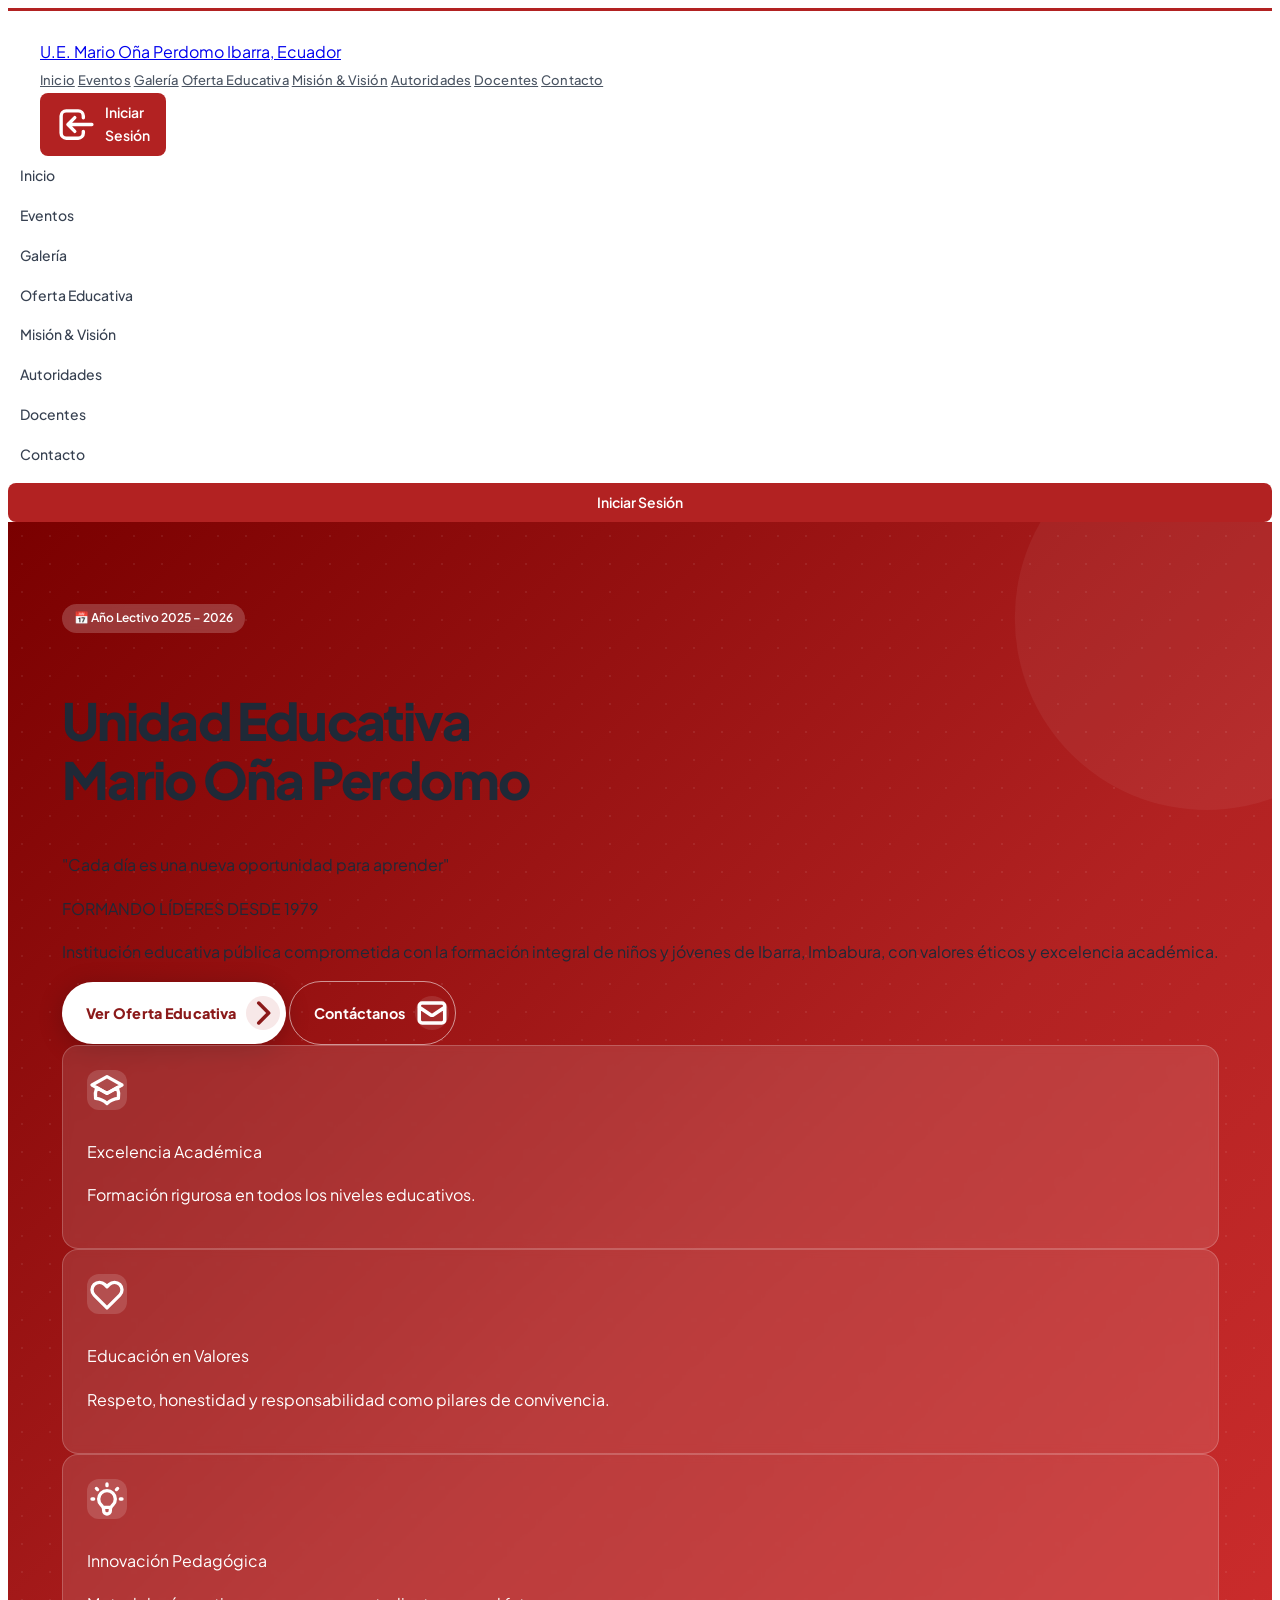
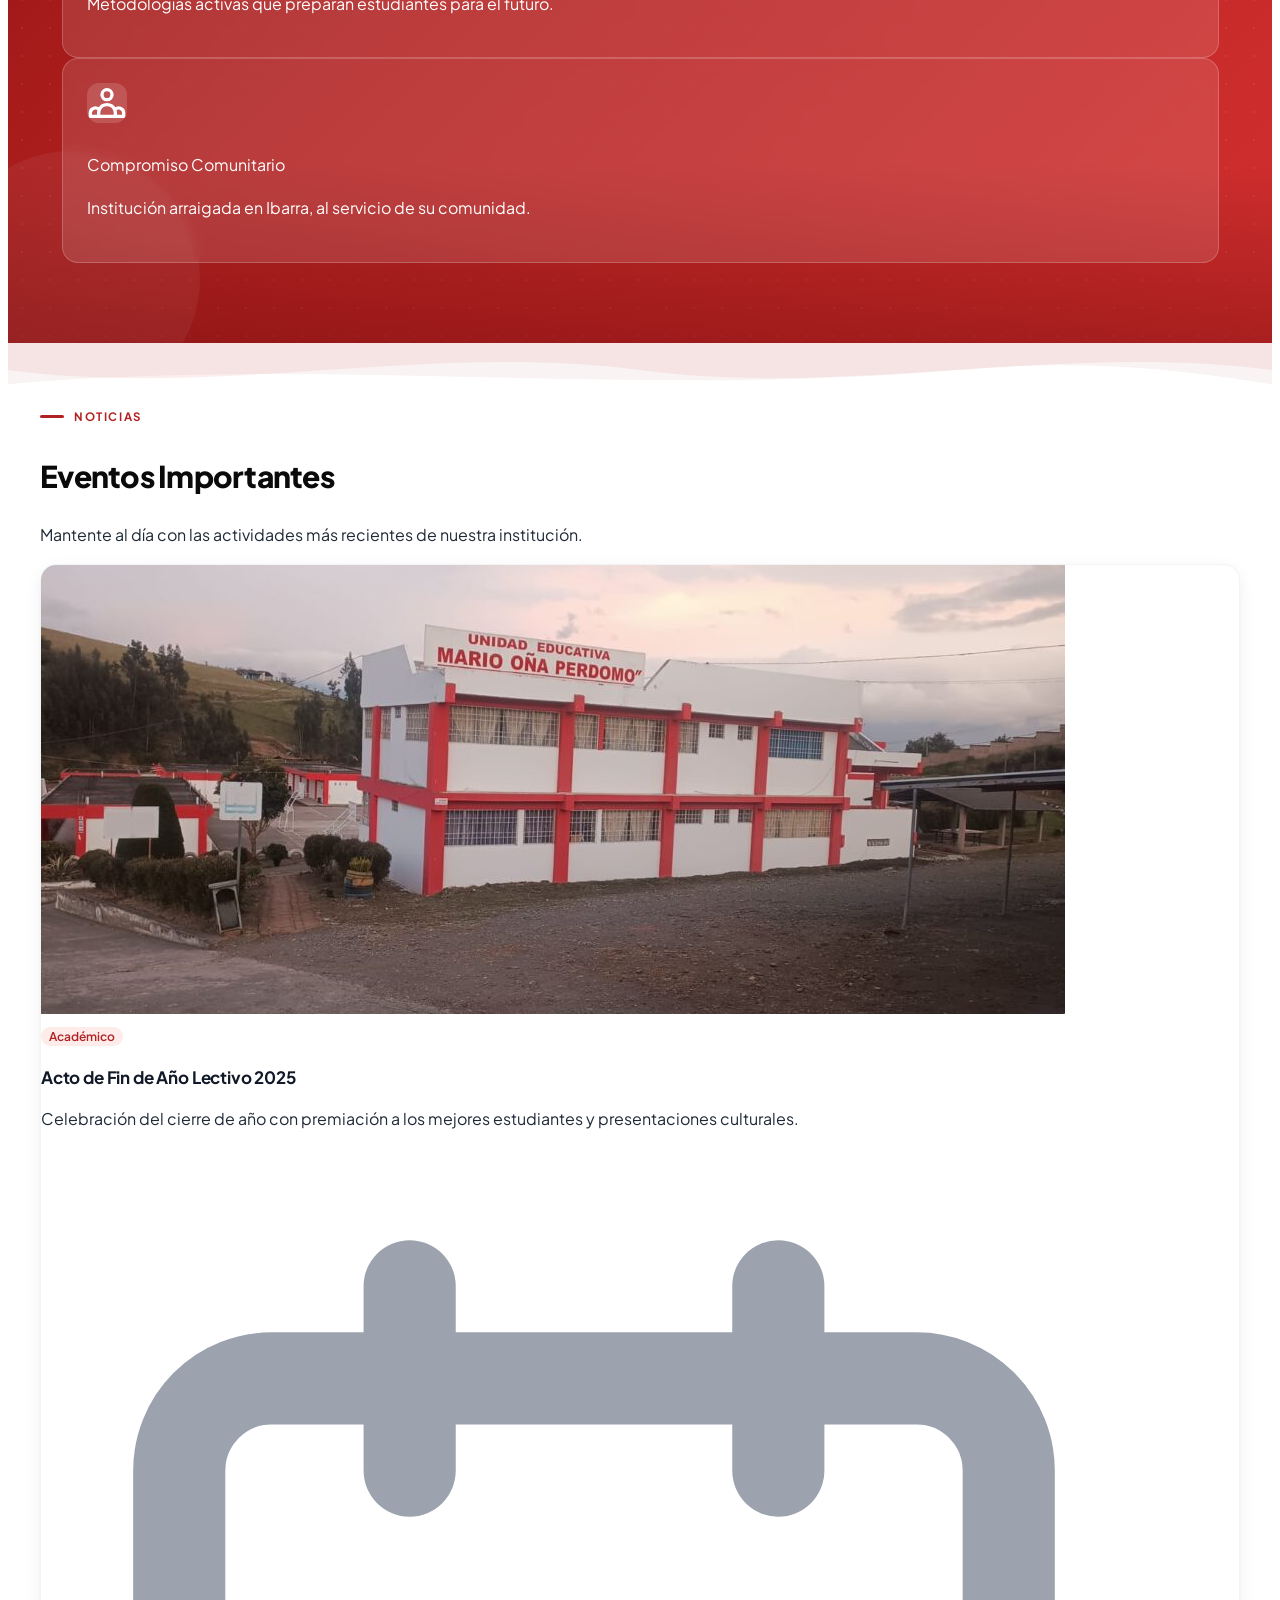
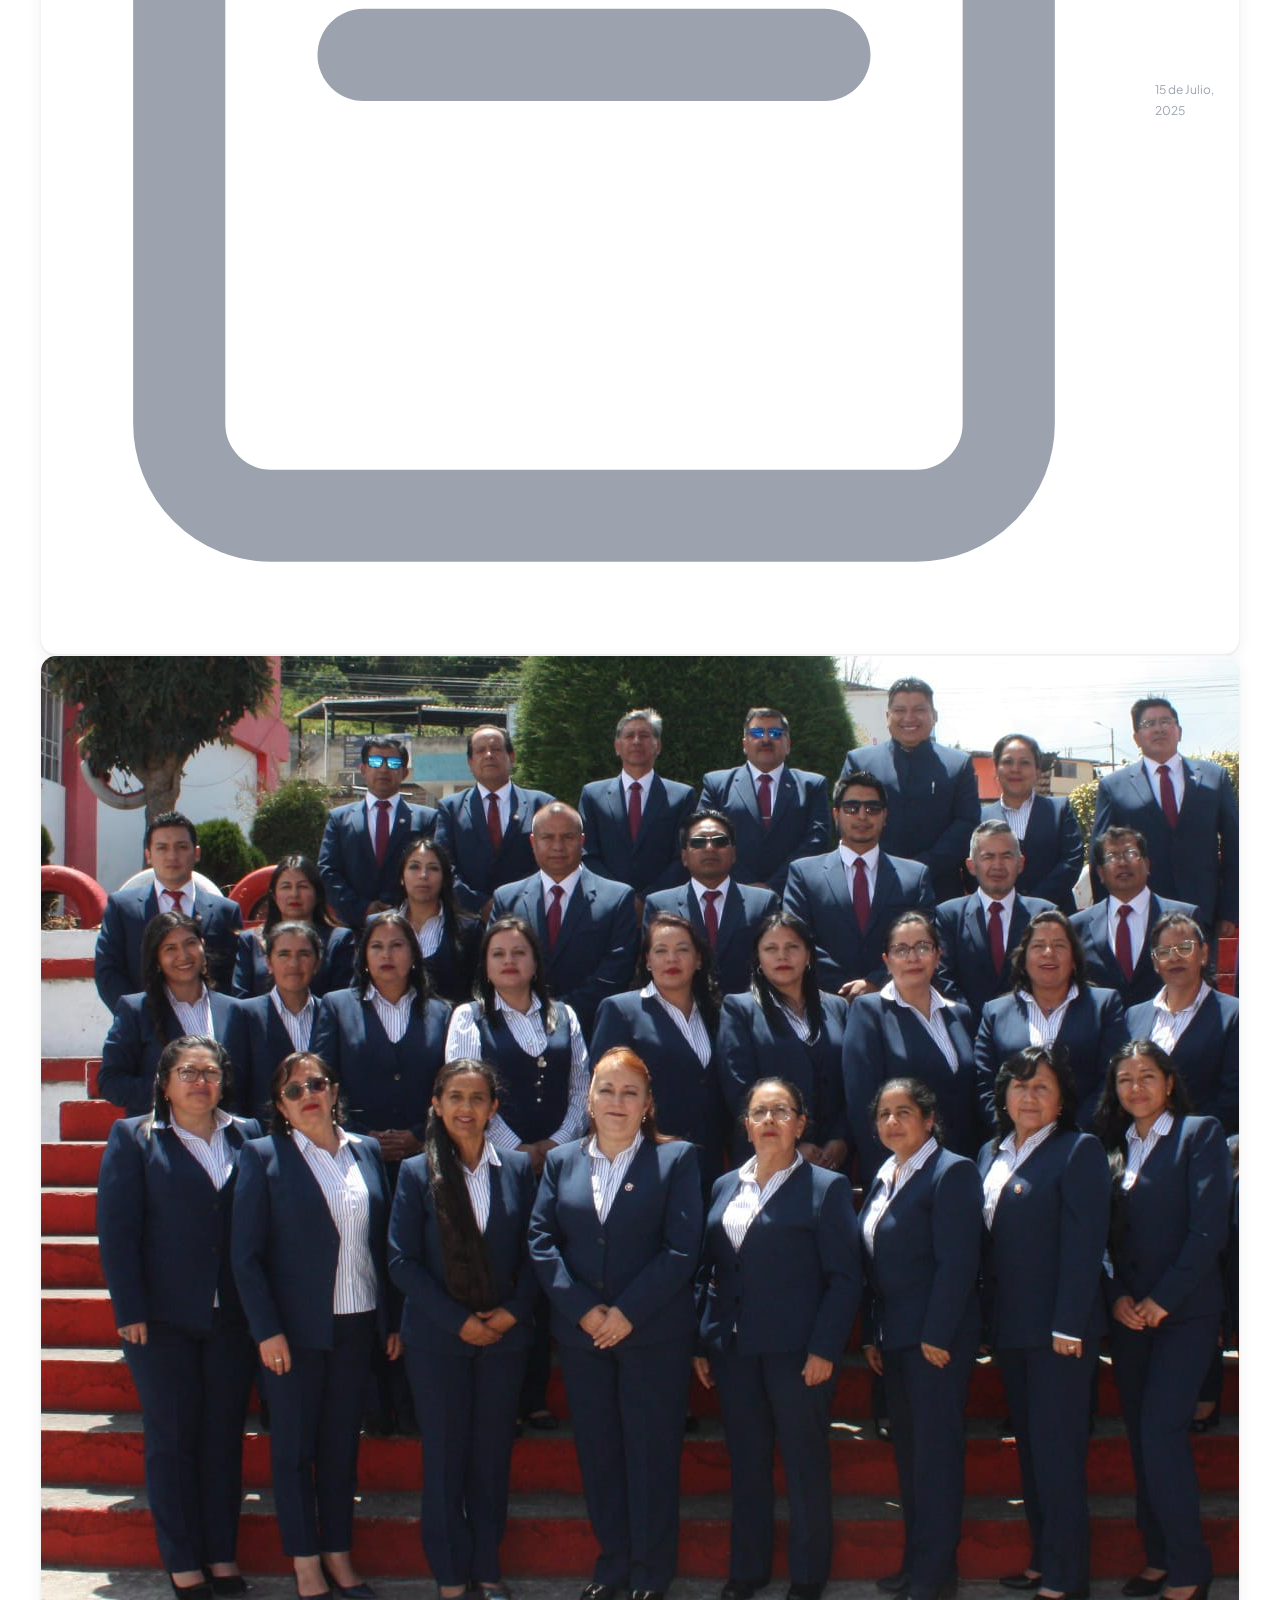
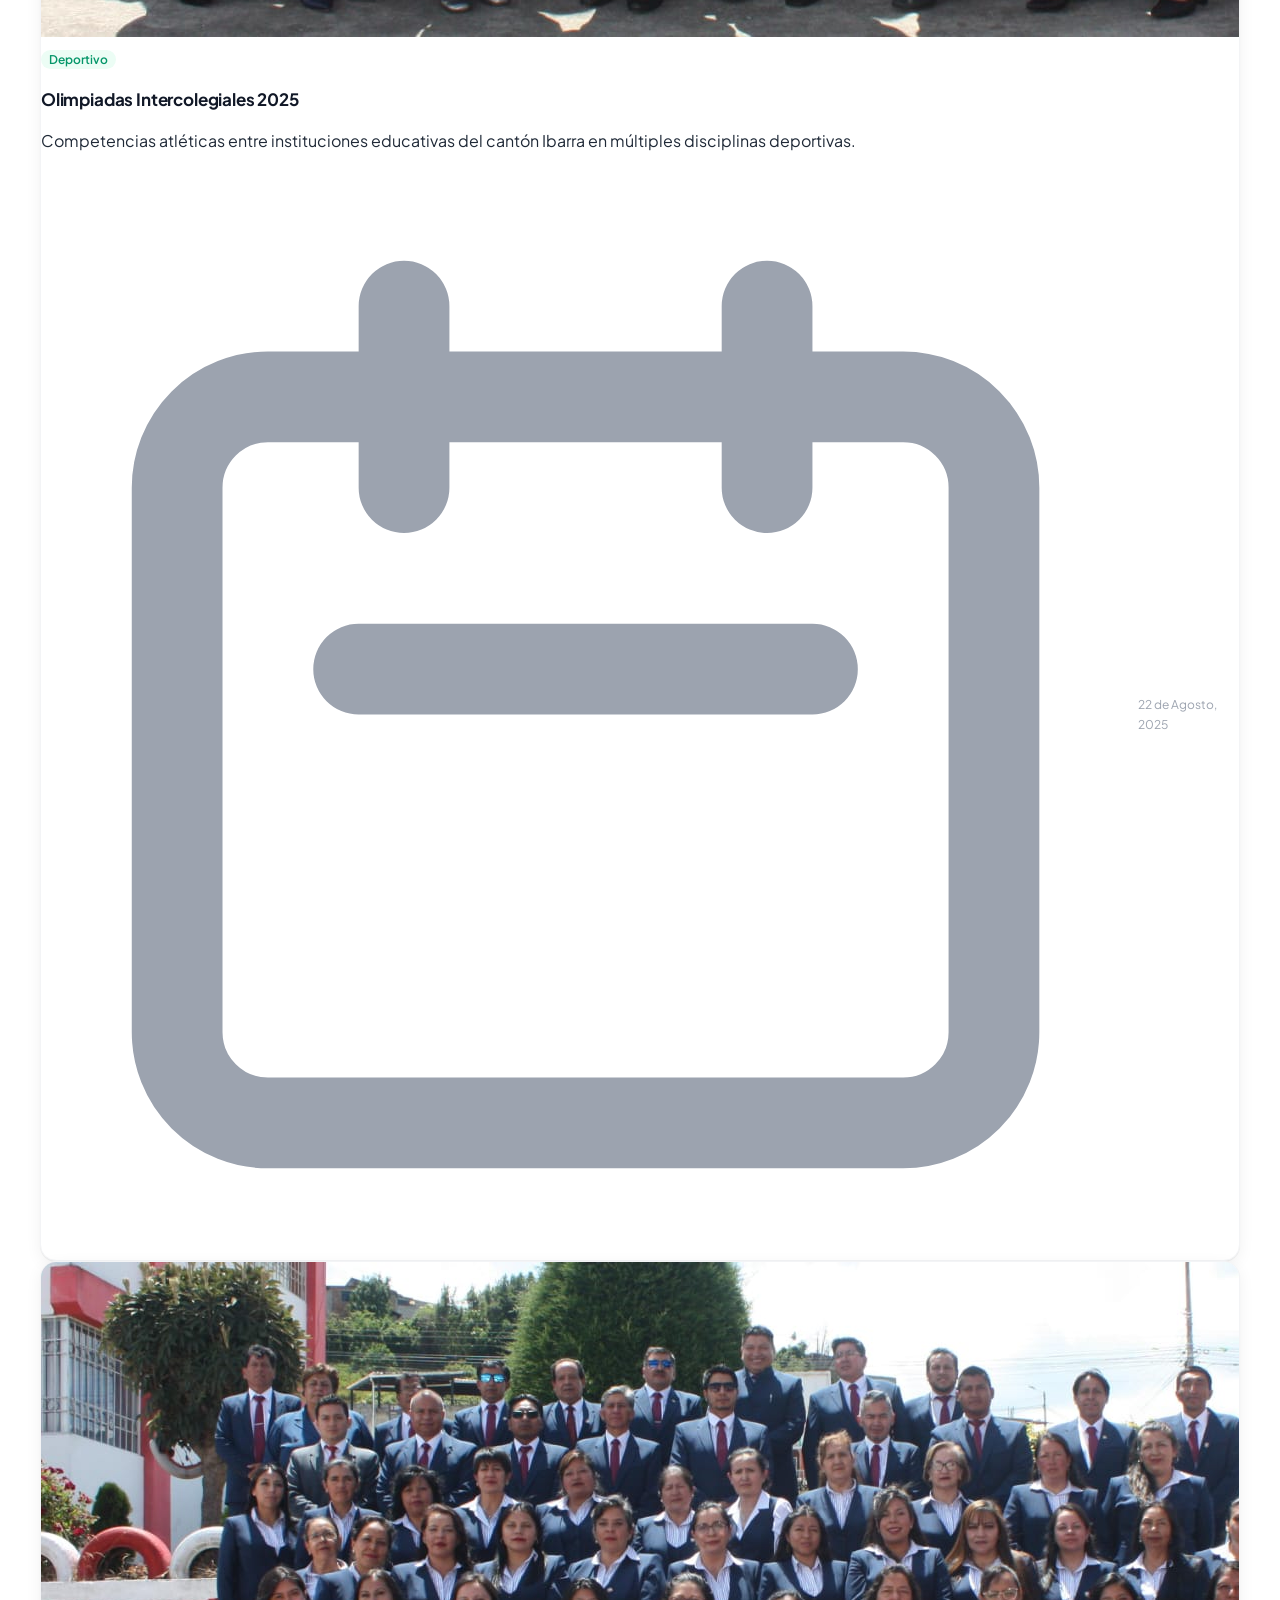
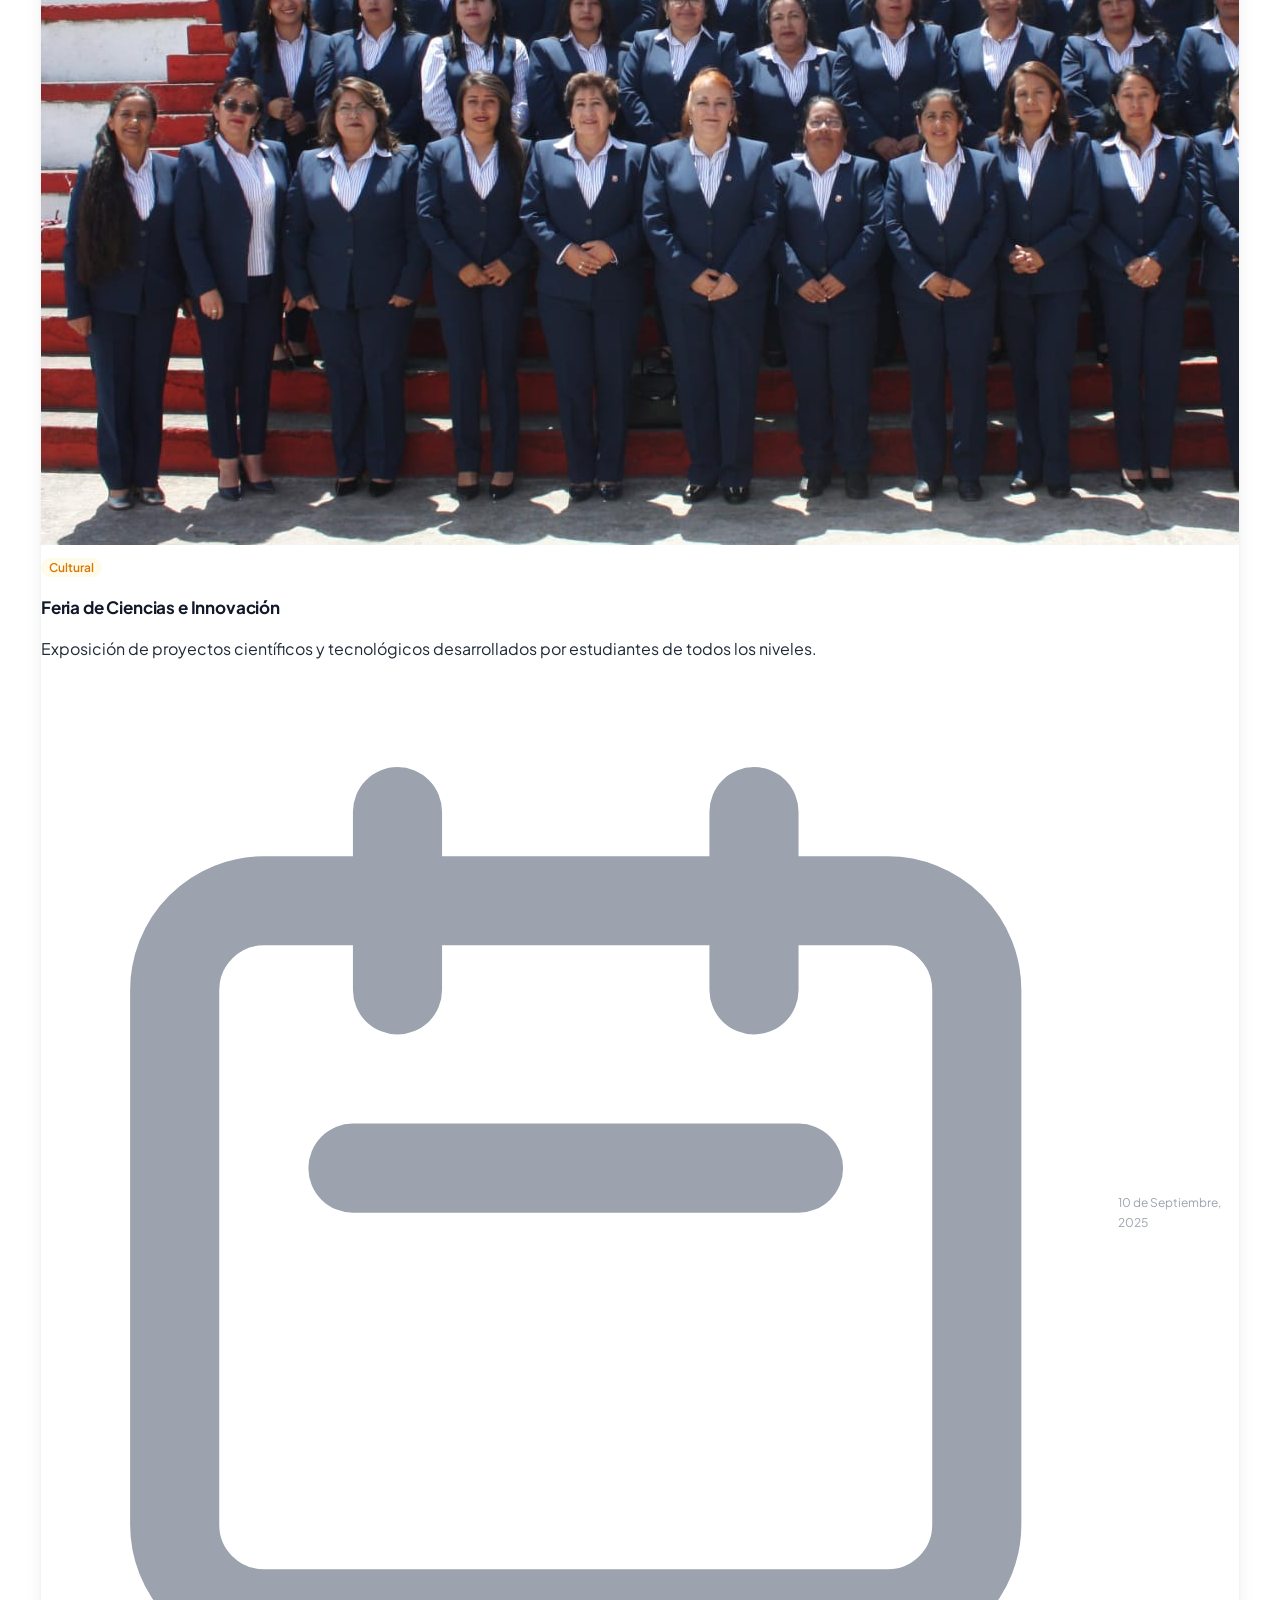
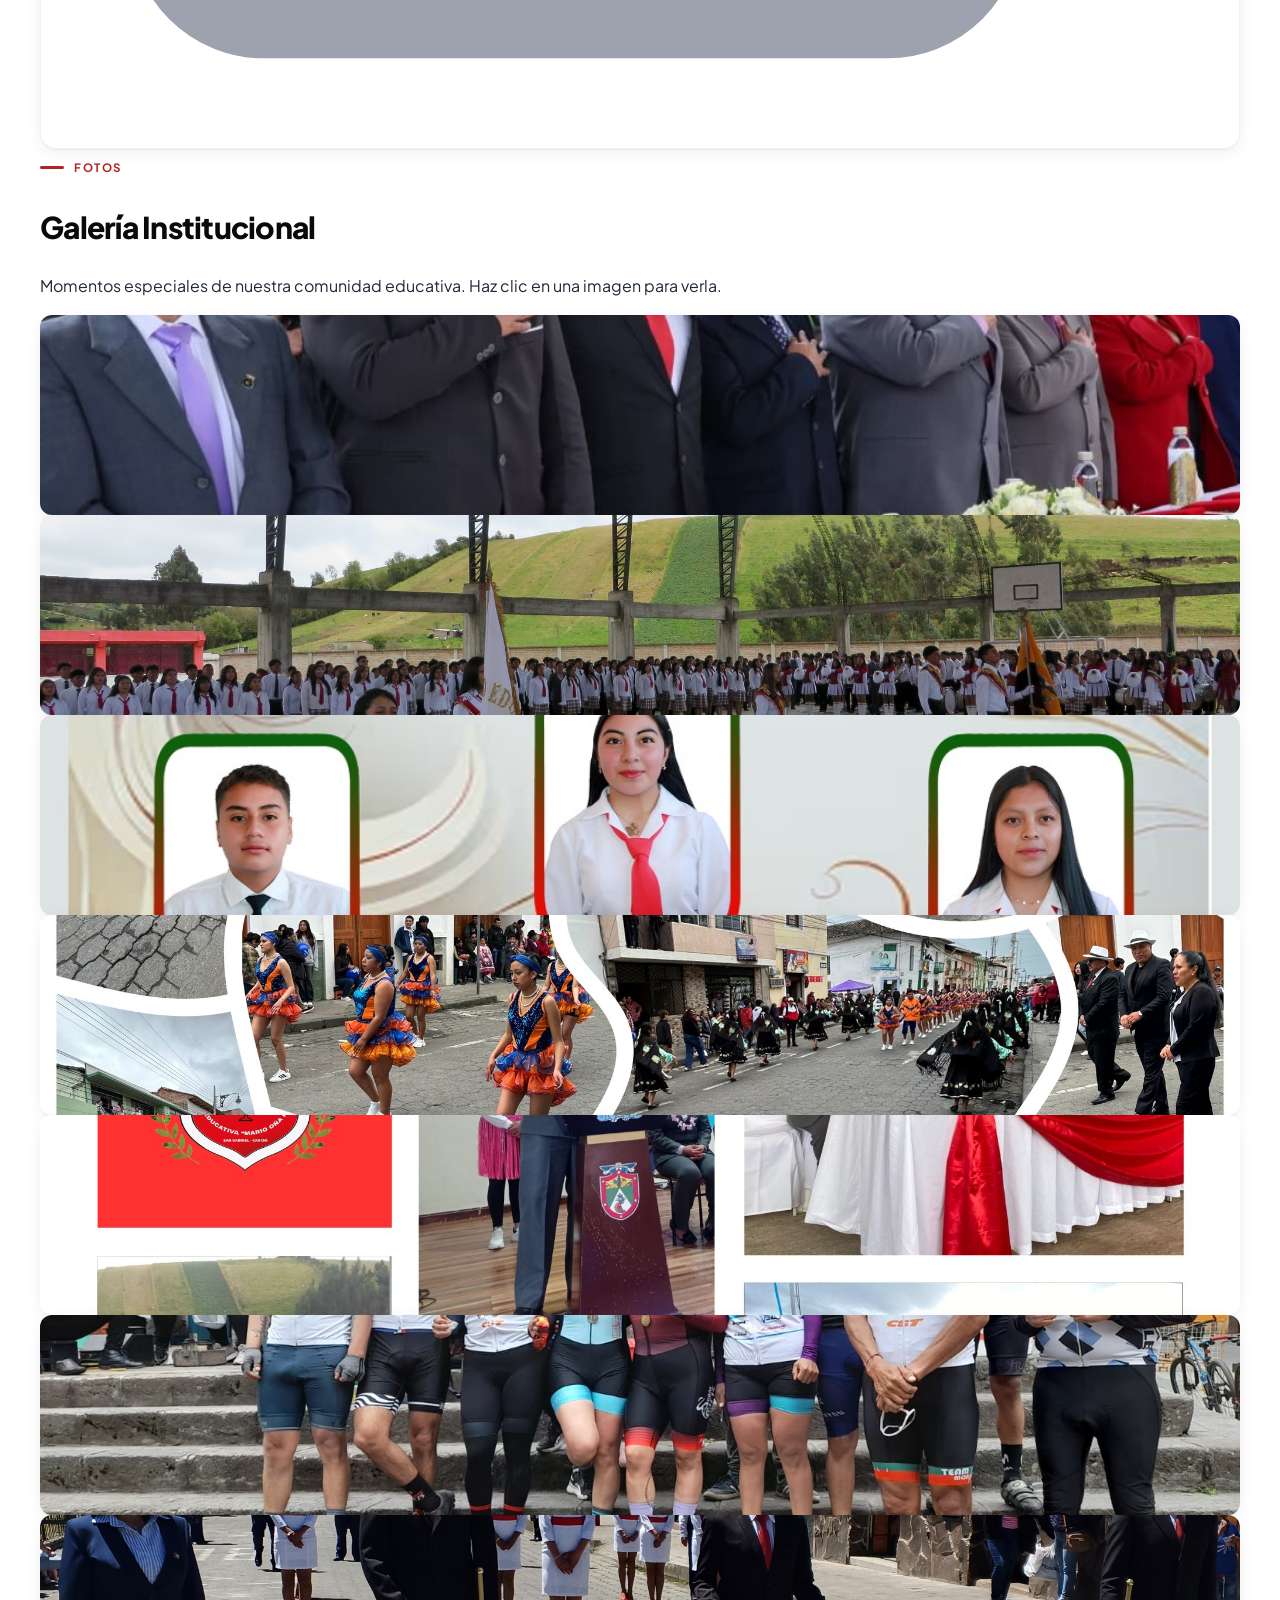
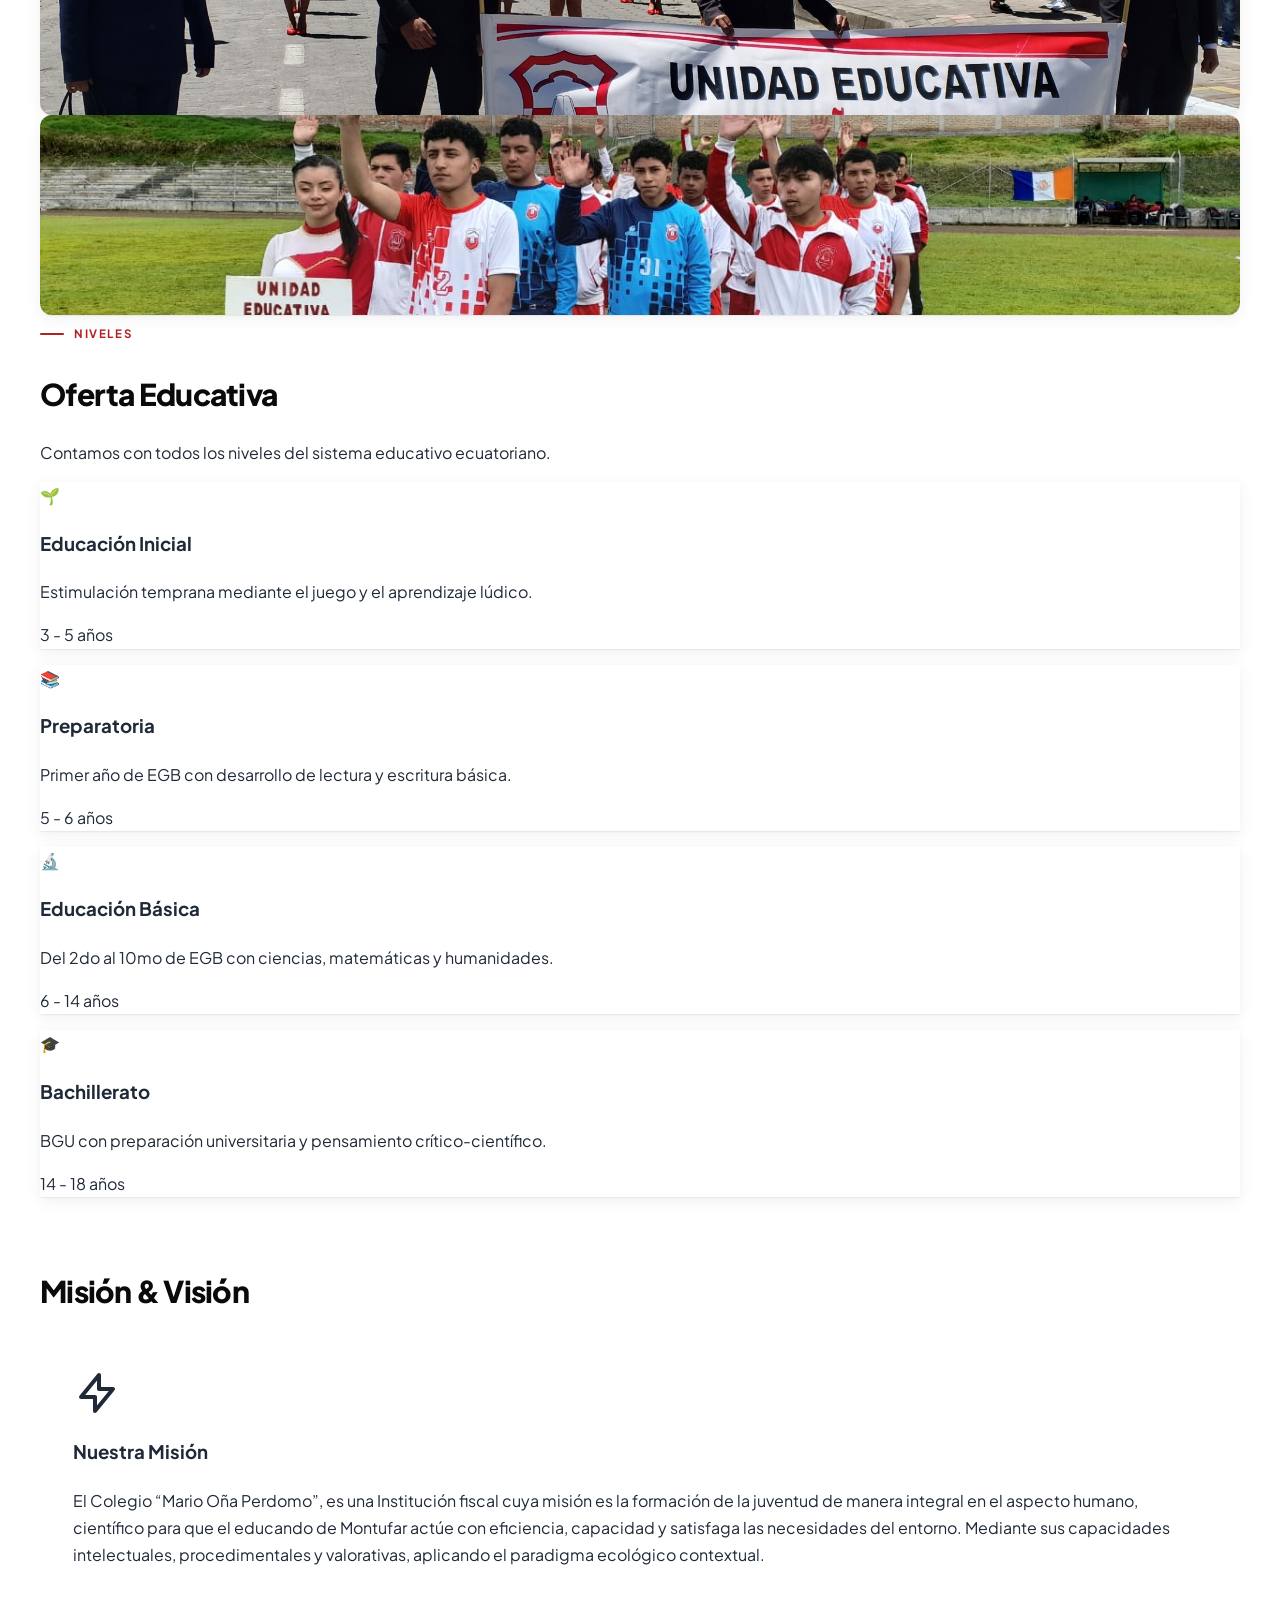
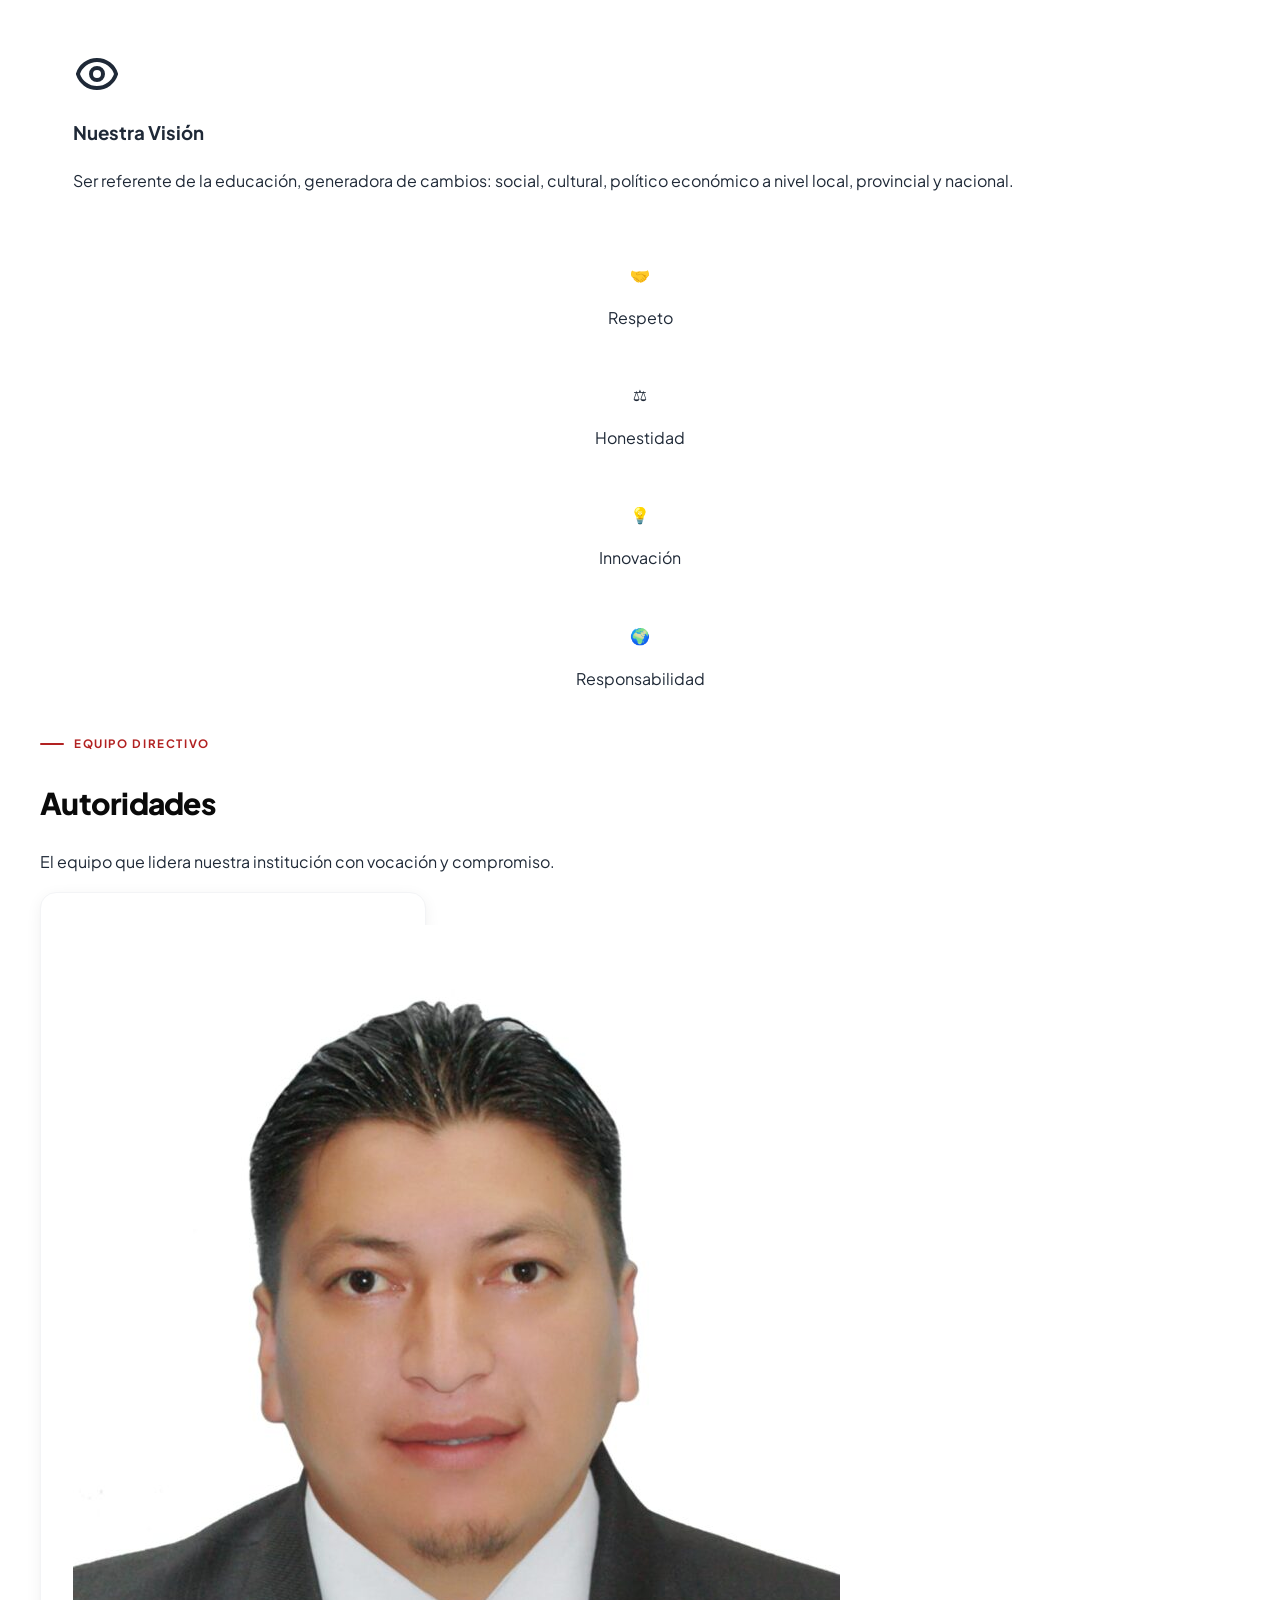
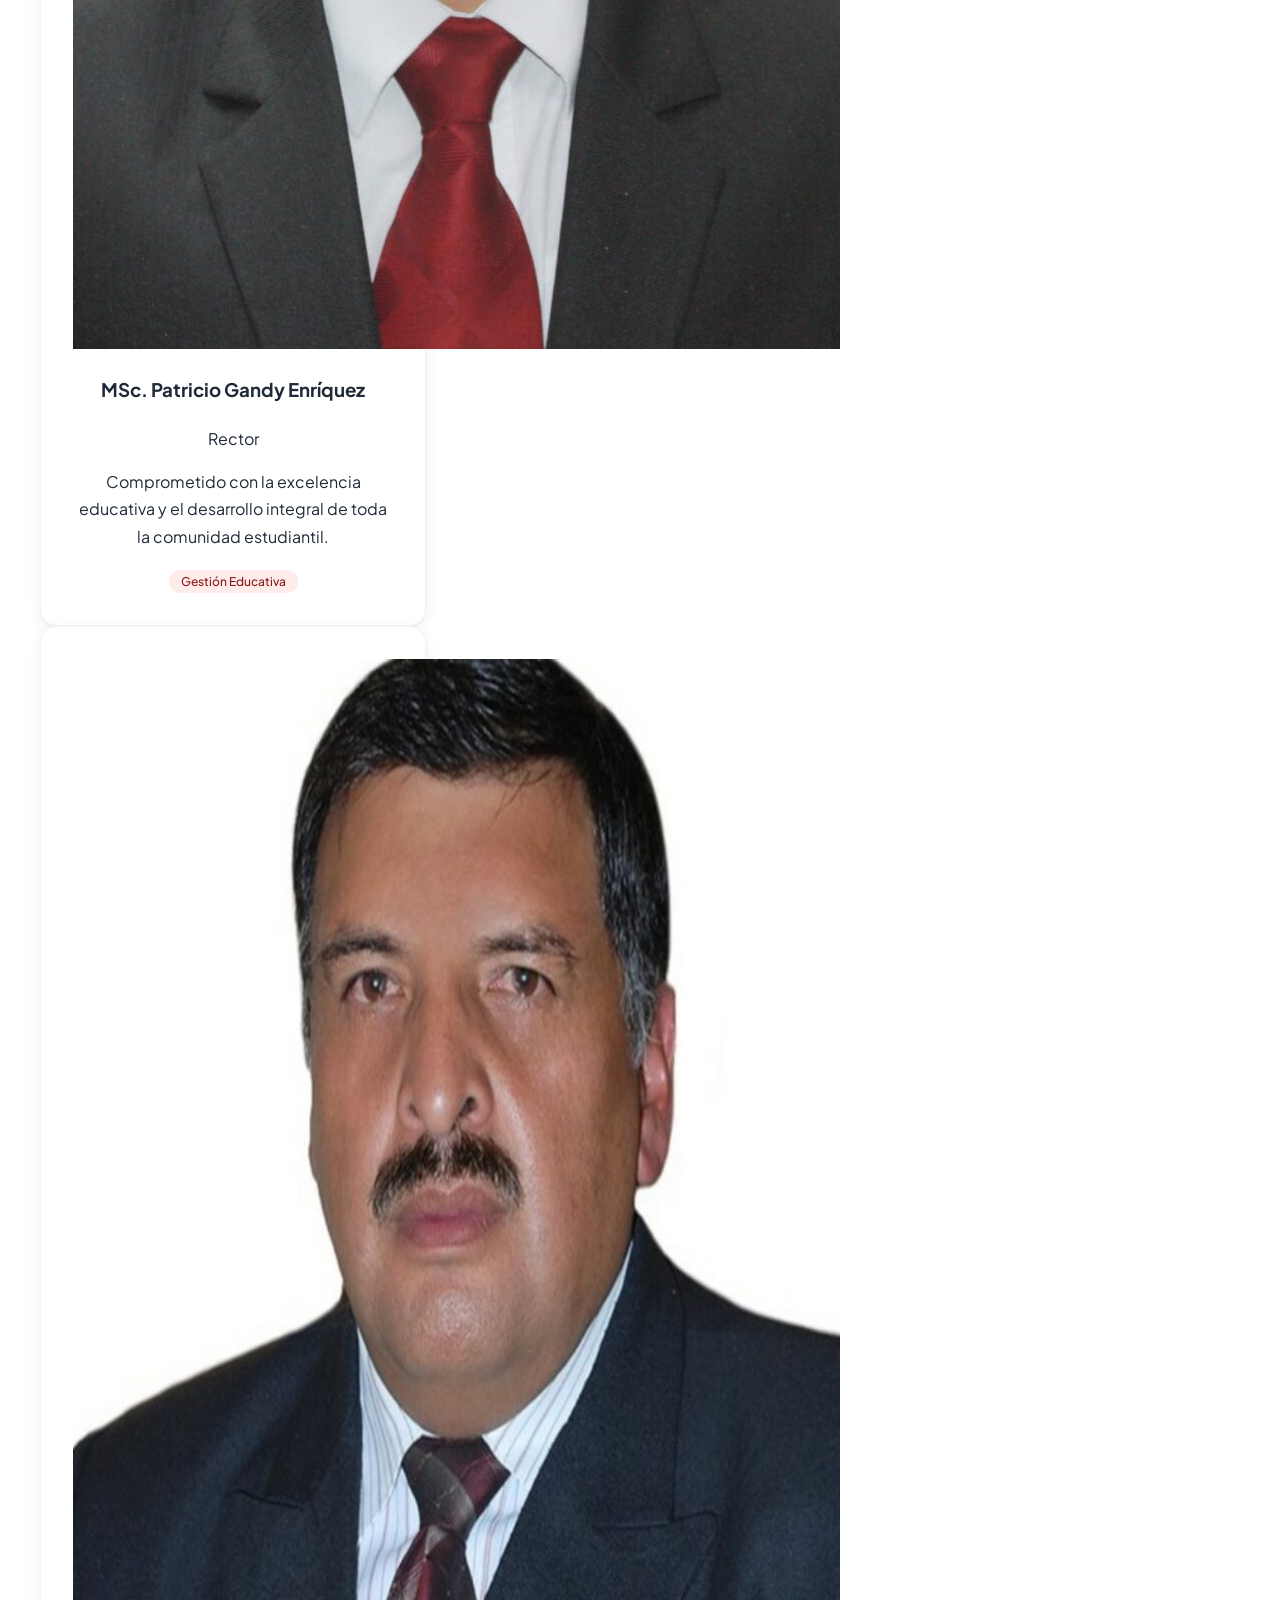
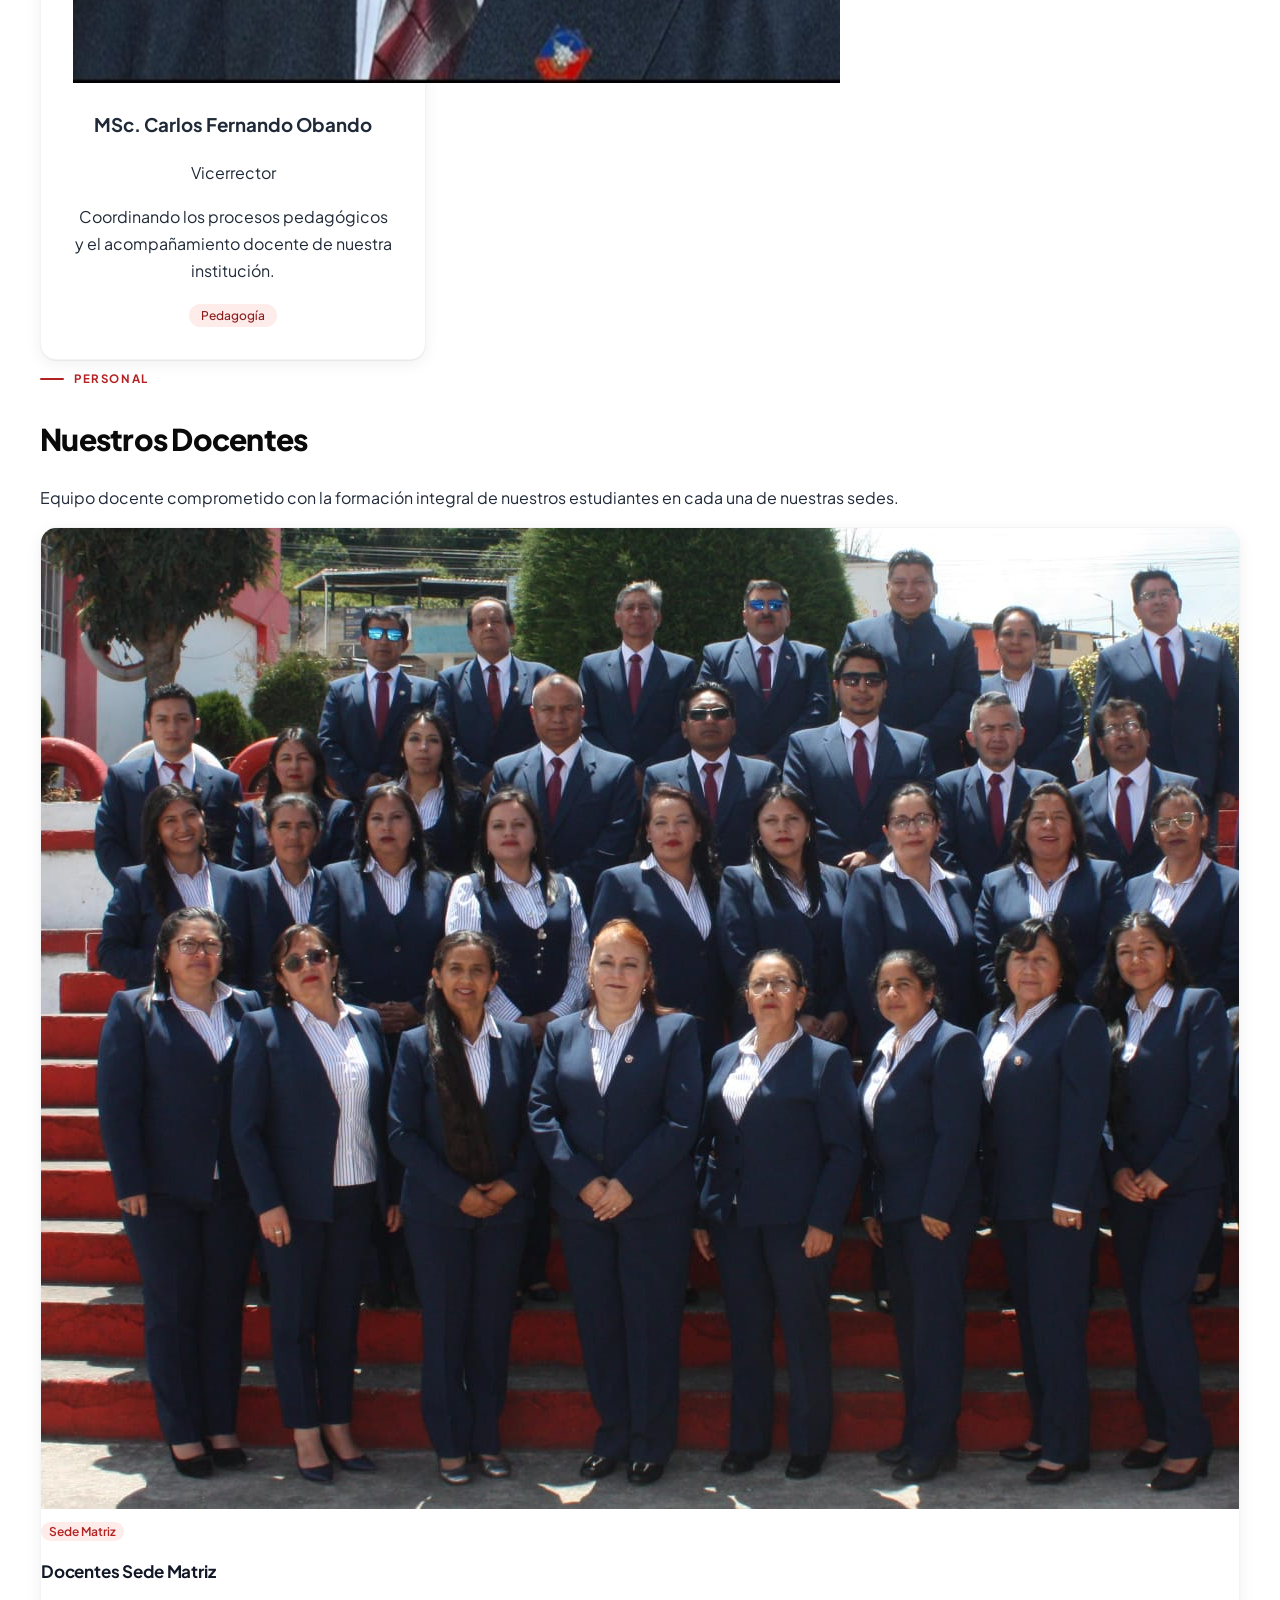
==== FrontEnd/index.html @ bceb82a5 "refactor: mover utilidades Tailwind a clases semánticas CSS - section-inner: contenedor max-w-7xl re" ====
<!DOCTYPE html>
<html lang="es">

<head>
    <meta charset="UTF-8" />
    <meta name="viewport" content="width=device-width, initial-scale=1.0" />
    <title>U.E. Mario Oña Perdomo — Ibarra, Ecuador</title>
    <meta name="description"
        content="Unidad Educativa Mario Oña Perdomo — Institución educativa pública de excelencia en Ibarra, Imbabura, Ecuador. Oferta educativa: Inicial, Preparatoria, Educación Básica y Bachillerato." />
    <meta name="keywords"
        content="Mario Oña Perdomo, colegio Ibarra, unidad educativa Ibarra, bachillerato Ibarra, educación pública Ecuador, Imbabura" />
    <meta name="author" content="U.E. Mario Oña Perdomo" />
    <meta name="robots" content="index, follow" />
    <!-- Open Graph — Facebook, WhatsApp, LinkedIn -->
    <meta property="og:type" content="website" />
    <meta property="og:url" content="https://uemoperdomo.es" />
    <meta property="og:title" content="U.E. Mario Oña Perdomo — Ibarra, Ecuador" />
    <meta property="og:description"
        content="Institución educativa pública comprometida con la formación integral de niños y jóvenes de Ibarra desde 1979." />
    <meta property="og:image" content="https://uemoperdomo.es/og-image.jpg" />
    <!-- Twitter Card -->
    <meta name="twitter:card" content="summary_large_image" />
    <meta name="twitter:title" content="U.E. Mario Oña Perdomo — Ibarra, Ecuador" />
    <meta name="twitter:description"
        content="Institución educativa pública comprometida con la formación integral de niños y jóvenes de Ibarra desde 1979." />
    <script src="https://cdn.tailwindcss.com"></script>
    <script>
        tailwind.config = {
            theme: {
                extend: {
                    colors: {
                        rojo: {
                            50: '#FDECEA',
                            100: '#FAD0CC',
                            500: '#D32F2F',
                            600: '#B22222',
                            700: '#8B1A1A',
                            800: '#6E1414',
                        }
                    }
                }
            }
        }
    </script>
    <!-- Preconnect para mejorar carga de fuentes -->
    <link rel="preconnect" href="https://fonts.googleapis.com" />
    <link rel="preconnect" href="https://fonts.gstatic.com" crossorigin />
    <link href="https://fonts.googleapis.com/css2?family=Plus+Jakarta+Sans:wght@400;500;600;700;800;900&display=swap"
        rel="stylesheet" />
    <link rel="stylesheet" href="css/styles.css" />
    <link rel="icon" type="image/png" href="images/escudo.png" />
</head>

<body class="text-gray-800 bg-white">

    <!-- Barra de progreso de lectura -->
    <div id="scroll-progress" aria-hidden="true"></div>

    <!-- Skip link: permite saltar al contenido principal con teclado -->
    <a href="#main-content" class="skip-link">Saltar al contenido principal</a>

    <!-- ============================================================
       NAVBAR
  ============================================================ -->
    <nav class="bg-white sticky top-0 z-50 border-b border-gray-100" aria-label="Navegación principal">
        <div class="section-inner">
            <div class="flex items-center justify-between h-16">

                <!-- Logo -->
                <a href="#inicio" class="flex items-center gap-3" aria-label="U.E. Mario Oña Perdomo — Inicio">
                    <img src="images/escudo.png" alt="" class="w-10 h-10 object-contain flex-shrink-0"
                        aria-hidden="true" />
                    <div>
                        <span class="block text-rojo-700 font-bold text-sm leading-tight">U.E. Mario Oña Perdomo</span>
                        <span class="block text-gray-500 text-xs">Ibarra, Ecuador</span>
                    </div>
                </a>

                <!-- Links desktop -->
                <div class="hidden md:flex items-center gap-6">
                    <a href="#inicio" class="nav-link">Inicio</a>
                    <a href="#eventos" class="nav-link">Eventos</a>
                    <a href="#galeria" class="nav-link">Galería</a>
                    <a href="#oferta" class="nav-link">Oferta Educativa</a>
                    <a href="#mision" class="nav-link">Misión & Visión</a>
                    <a href="#autoridades" class="nav-link">Autoridades</a>
                    <a href="#docentes" class="nav-link">Docentes</a>
                    <a href="#contacto" class="nav-link">Contacto</a>
                </div>

                <!-- Botón login -->
                <a href="#" class="nav-login-btn">
                    <svg class="w-4 h-4" fill="none" stroke="currentColor" viewBox="0 0 24 24">
                        <path stroke-linecap="round" stroke-linejoin="round" stroke-width="2"
                            d="M11 16l-4-4m0 0l4-4m-4 4h14m-5 4v1a3 3 0 01-3 3H6a3 3 0 01-3-3V7a3 3 0 013-3h7a3 3 0 013 3v1" />
                    </svg>
                    Iniciar Sesión
                </a>

                <!-- Hamburguesa mobile -->
                <button id="menuBtn" class="hamburger-btn"
                    aria-label="Abrir menú de navegación" aria-expanded="false" aria-controls="mobileMenu">
                    <svg class="w-6 h-6" aria-hidden="true" fill="none" stroke="currentColor" viewBox="0 0 24 24">
                        <path stroke-linecap="round" stroke-linejoin="round" stroke-width="2"
                            d="M4 6h16M4 12h16M4 18h16" />
                    </svg>
                </button>
            </div>
        </div>

        <!-- Menú mobile -->
        <div id="mobileMenu" class="hidden md:hidden bg-white border-t border-gray-100 px-4 py-3 space-y-1">
            <a href="#inicio" class="nav-mobile-link">Inicio</a>
            <a href="#eventos" class="nav-mobile-link">Eventos</a>
            <a href="#galeria" class="nav-mobile-link">Galería</a>
            <a href="#oferta" class="nav-mobile-link">Oferta Educativa</a>
            <a href="#mision" class="nav-mobile-link">Misión & Visión</a>
            <a href="#autoridades" class="nav-mobile-link">Autoridades</a>
            <a href="#docentes" class="nav-mobile-link">Docentes</a>
            <a href="#contacto" class="nav-mobile-link">Contacto</a>
            <a href="#" class="nav-mobile-login">Iniciar Sesión</a>
        </div>
    </nav>

    <!-- ============================================================
       HERO
  ============================================================ -->
    <main id="main-content">
        <section id="inicio" class="hero-bg"
            aria-labelledby="hero-titulo">
            <!-- Círculos decorativos (ocultos a lectores de pantalla) -->
            <div class="hero-circle-tr" aria-hidden="true"></div>
            <div class="hero-circle-bl" aria-hidden="true"></div>

            <div class="section-inner hero-inner">
                <div class="grid lg:grid-cols-2 gap-14 items-center">

                    <!-- Texto -->
                    <div class="text-white">
                        <span class="hero-badge">
                            📅 Año Lectivo 2025 – 2026
                        </span>
                        <h1 id="hero-titulo" class="text-display font-extrabold leading-tight mb-4">
                            Unidad Educativa<br />
                            <span class="text-red-200">Mario Oña Perdomo</span>
                        </h1>
                        <p class="text-red-100 text-lg italic font-medium mb-3">
                            "Cada día es una nueva oportunidad para aprender"
                        </p>
                        <p class="text-sm text-red-200 font-semibold mb-6 tracking-wide">FORMANDO LÍDERES DESDE 1979</p>
                        <p class="text-red-100 leading-relaxed mb-8">
                            Institución educativa pública comprometida con la formación integral de niños y jóvenes de
                            Ibarra, Imbabura, con valores éticos y excelencia académica.
                        </p>
                        <div class="flex flex-wrap gap-4">
                            <a href="#oferta" class="hero-btn-primary">
                                Ver Oferta Educativa
                                <span class="btn-icon" aria-hidden="true">
                                    <svg class="w-4 h-4" fill="none" stroke="currentColor" viewBox="0 0 24 24">
                                        <path stroke-linecap="round" stroke-linejoin="round" stroke-width="2.5"
                                            d="M9 5l7 7-7 7" />
                                    </svg>
                                </span>
                            </a>
                            <a href="#contacto" class="hero-btn-secondary">
                                Contáctanos
                                <span class="btn-icon" aria-hidden="true">
                                    <svg class="w-4 h-4" fill="none" stroke="currentColor" viewBox="0 0 24 24">
                                        <path stroke-linecap="round" stroke-linejoin="round" stroke-width="2.5"
                                            d="M3 8l7.89 5.26a2 2 0 002.22 0L21 8M5 19h14a2 2 0 002-2V7a2 2 0 00-2-2H5a2 2 0 00-2 2v10a2 2 0 002 2z" />
                                    </svg>
                                </span>
                            </a>
                        </div>
                    </div>

                    <!-- Pilares institucionales -->
                    <div class="grid grid-cols-2 gap-4">

                        <div
                            class="pillar-card">
                            <div
                                class="pillar-icon">
                                <svg class="w-5 h-5" fill="none" stroke="currentColor" viewBox="0 0 24 24"
                                    aria-hidden="true">
                                    <path stroke-linecap="round" stroke-linejoin="round" stroke-width="2"
                                        d="M12 14l9-5-9-5-9 5 9 5z" />
                                    <path stroke-linecap="round" stroke-linejoin="round" stroke-width="2"
                                        d="M12 14l6.16-3.422a12.083 12.083 0 01.665 6.479A11.952 11.952 0 0012 20.055a11.952 11.952 0 00-6.824-2.998 12.078 12.078 0 01.665-6.479L12 14z" />
                                </svg>
                            </div>
                            <div>
                                <p class="font-bold text-white text-sm leading-tight">Excelencia Académica</p>
                                <p class="text-red-100 text-xs mt-1 leading-relaxed">Formación rigurosa en todos los
                                    niveles educativos.</p>
                            </div>
                        </div>

                        <div
                            class="pillar-card">
                            <div
                                class="pillar-icon">
                                <svg class="w-5 h-5" fill="none" stroke="currentColor" viewBox="0 0 24 24"
                                    aria-hidden="true">
                                    <path stroke-linecap="round" stroke-linejoin="round" stroke-width="2"
                                        d="M4.318 6.318a4.5 4.5 0 000 6.364L12 20.364l7.682-7.682a4.5 4.5 0 00-6.364-6.364L12 7.636l-1.318-1.318a4.5 4.5 0 00-6.364 0z" />
                                </svg>
                            </div>
                            <div>
                                <p class="font-bold text-white text-sm leading-tight">Educación en Valores</p>
                                <p class="text-red-100 text-xs mt-1 leading-relaxed">Respeto, honestidad y
                                    responsabilidad como pilares de convivencia.</p>
                            </div>
                        </div>

                        <div
                            class="pillar-card">
                            <div
                                class="pillar-icon">
                                <svg class="w-5 h-5" fill="none" stroke="currentColor" viewBox="0 0 24 24"
                                    aria-hidden="true">
                                    <path stroke-linecap="round" stroke-linejoin="round" stroke-width="2"
                                        d="M9.663 17h4.673M12 3v1m6.364 1.636l-.707.707M21 12h-1M4 12H3m3.343-5.657l-.707-.707m2.828 9.9a5 5 0 117.072 0l-.548.547A3.374 3.374 0 0014 18.469V19a2 2 0 11-4 0v-.531c0-.895-.356-1.754-.988-2.386l-.548-.547z" />
                                </svg>
                            </div>
                            <div>
                                <p class="font-bold text-white text-sm leading-tight">Innovación Pedagógica</p>
                                <p class="text-red-100 text-xs mt-1 leading-relaxed">Metodologías activas que preparan
                                    estudiantes para el futuro.</p>
                            </div>
                        </div>

                        <div
                            class="pillar-card">
                            <div
                                class="pillar-icon">
                                <svg class="w-5 h-5" fill="none" stroke="currentColor" viewBox="0 0 24 24"
                                    aria-hidden="true">
                                    <path stroke-linecap="round" stroke-linejoin="round" stroke-width="2"
                                        d="M17 20h5v-2a3 3 0 00-5.356-1.857M17 20H7m10 0v-2c0-.656-.126-1.283-.356-1.857M7 20H2v-2a3 3 0 015.356-1.857M7 20v-2c0-.656.126-1.283.356-1.857m0 0a5.002 5.002 0 019.288 0M15 7a3 3 0 11-6 0 3 3 0 016 0z" />
                                </svg>
                            </div>
                            <div>
                                <p class="font-bold text-white text-sm leading-tight">Compromiso Comunitario</p>
                                <p class="text-red-100 text-xs mt-1 leading-relaxed">Institución arraigada en Ibarra, al
                                    servicio de su comunidad.</p>
                            </div>
                        </div>

                    </div>

                </div>
            </div>
        </section>

        <!-- Wave divider: hero → eventos -->
        <div class="wave-divider bg-gray-50" aria-hidden="true">
            <svg viewBox="0 0 1440 64" xmlns="http://www.w3.org/2000/svg" preserveAspectRatio="none">
                <path d="M0,32 C240,64 480,0 720,32 C960,64 1200,0 1440,32 L1440,0 L0,0 Z" fill="#D32F2F"
                    opacity="0.08" />
                <path d="M0,48 C360,16 720,64 1080,32 C1260,16 1380,40 1440,48 L1440,0 L0,0 Z" fill="#8B1A1A"
                    opacity="0.05" />
            </svg>
        </div>

        <!-- ============================================================
       EVENTOS
  ============================================================ -->
        <section id="eventos" class="py-20 bg-gray-50" aria-labelledby="eventos-titulo">
            <div class="section-inner">

                <div class="text-center mb-12 fade-up">
                    <span class="section-eyebrow" aria-hidden="true">Noticias</span>
                    <h2 id="eventos-titulo" class="section-title mt-1">Eventos Importantes</h2>
                    <p class="text-gray-500 mt-2 max-w-xl mx-auto">Mantente al día con las actividades más recientes de
                        nuestra institución.</p>
                </div>

                <div id="eventos-grid" class="grid md:grid-cols-3 gap-6">

                    <div
                        class="content-card fade-up delay-100">
                        <img src="images/evento-panoramica.jpg" alt="Acto de Fin de Año Lectivo 2025"
                            class="w-full h-40 object-cover" loading="lazy" />
                        <div class="p-5">
                            <span
                                class="badge-rojo">Académico</span>
                            <h3 class="card-title mt-3 mb-2">Acto de Fin de Año Lectivo 2025</h3>
                            <p class="text-gray-500 text-sm leading-relaxed">Celebración del cierre de año con
                                premiación a los mejores estudiantes y presentaciones culturales.</p>
                            <div class="card-date">
                                <svg class="w-3.5 h-3.5" fill="none" stroke="currentColor" viewBox="0 0 24 24">
                                    <path stroke-linecap="round" stroke-linejoin="round" stroke-width="2"
                                        d="M8 7V3m8 4V3m-9 8h10M5 21h14a2 2 0 002-2V7a2 2 0 00-2-2H5a2 2 0 00-2 2v12a2 2 0 002 2z" />
                                </svg>
                                15 de Julio, 2025
                            </div>
                        </div>
                    </div>

                    <div
                        class="content-card fade-up delay-200">
                        <img src="images/evento-edificio.jpg" alt="Olimpiadas Intercolegiales 2025"
                            class="w-full h-40 object-cover" loading="lazy" />
                        <div class="p-5">
                            <span
                                class="badge-emerald">Deportivo</span>
                            <h3 class="card-title mt-3 mb-2">Olimpiadas Intercolegiales 2025</h3>
                            <p class="text-gray-500 text-sm leading-relaxed">Competencias atléticas entre instituciones
                                educativas del cantón Ibarra en múltiples disciplinas deportivas.</p>
                            <div class="card-date">
                                <svg class="w-3.5 h-3.5" fill="none" stroke="currentColor" viewBox="0 0 24 24">
                                    <path stroke-linecap="round" stroke-linejoin="round" stroke-width="2"
                                        d="M8 7V3m8 4V3m-9 8h10M5 21h14a2 2 0 002-2V7a2 2 0 00-2-2H5a2 2 0 00-2 2v12a2 2 0 002 2z" />
                                </svg>
                                22 de Agosto, 2025
                            </div>
                        </div>
                    </div>

                    <div
                        class="content-card fade-up delay-300">
                        <img src="images/evento-especial.jpg" alt="Feria de Ciencias e Innovación"
                            class="w-full h-40 object-cover" loading="lazy" />
                        <div class="p-5">
                            <span
                                class="badge-amber">Cultural</span>
                            <h3 class="card-title mt-3 mb-2">Feria de Ciencias e Innovación</h3>
                            <p class="text-gray-500 text-sm leading-relaxed">Exposición de proyectos científicos y
                                tecnológicos desarrollados por estudiantes de todos los niveles.</p>
                            <div class="card-date">
                                <svg class="w-3.5 h-3.5" fill="none" stroke="currentColor" viewBox="0 0 24 24">
                                    <path stroke-linecap="round" stroke-linejoin="round" stroke-width="2"
                                        d="M8 7V3m8 4V3m-9 8h10M5 21h14a2 2 0 002-2V7a2 2 0 00-2-2H5a2 2 0 00-2 2v12a2 2 0 002 2z" />
                                </svg>
                                10 de Septiembre, 2025
                            </div>
                        </div>
                    </div>

                </div>
            </div>
        </section>

        <!-- ============================================================
       GALERÍA
  ============================================================ -->
        <section id="galeria" class="py-20 bg-white" aria-labelledby="galeria-titulo">
            <div class="section-inner">

                <div class="text-center mb-12 fade-up">
                    <span class="section-eyebrow" aria-hidden="true">Fotos</span>
                    <h2 id="galeria-titulo" class="section-title mt-1">Galería Institucional</h2>
                    <p class="text-gray-500 mt-2 max-w-xl mx-auto">Momentos especiales de nuestra comunidad educativa.
                        Haz clic en una imagen para verla.</p>
                </div>

                <div id="galeria-grid" class="grid grid-cols-2 md:grid-cols-3 lg:grid-cols-4 gap-4" role="list">

                    <div class="gallery-item fade-up delay-100" role="listitem" data-caption="Acto de graduación 2024"
                        tabindex="0" role="button" aria-label="Ver imagen: Acto de graduación 2024">
                        <img src="images/galeria-1.jpg" alt="Acto de graduación 2024"                             loading="lazy" />
                        <div class="gallery-overlay" aria-hidden="true">
                            <svg class="w-8 h-8 text-white" fill="none" stroke="currentColor" viewBox="0 0 24 24">
                                <path stroke-linecap="round" stroke-linejoin="round" stroke-width="2"
                                    d="M21 21l-6-6m2-5a7 7 0 11-14 0 7 7 0 0114 0zM10 7v3m0 0v3m0-3h3m-3 0H7" />
                            </svg>
                        </div>
                    </div>

                    <div class="gallery-item fade-up delay-200" data-caption="Olimpiadas deportivas 2024" tabindex="0"
                        role="button" aria-label="Ver imagen: Olimpiadas deportivas 2024">
                        <img src="images/galeria-2.jpg" alt="Olimpiadas deportivas 2024"
                            loading="lazy" />
                        <div class="gallery-overlay" aria-hidden="true">
                            <svg class="w-8 h-8 text-white" fill="none" stroke="currentColor" viewBox="0 0 24 24">
                                <path stroke-linecap="round" stroke-linejoin="round" stroke-width="2"
                                    d="M21 21l-6-6m2-5a7 7 0 11-14 0 7 7 0 0114 0zM10 7v3m0 0v3m0-3h3m-3 0H7" />
                            </svg>
                        </div>
                    </div>

                    <div class="gallery-item fade-up delay-300" data-caption="Feria de Ciencias 2024" tabindex="0"
                        role="button" aria-label="Ver imagen: Feria de Ciencias 2024">
                        <img src="images/galeria-3.jpg" alt="Feria de Ciencias 2024"                             loading="lazy" />
                        <div class="gallery-overlay" aria-hidden="true">
                            <svg class="w-8 h-8 text-white" fill="none" stroke="currentColor" viewBox="0 0 24 24">
                                <path stroke-linecap="round" stroke-linejoin="round" stroke-width="2"
                                    d="M21 21l-6-6m2-5a7 7 0 11-14 0 7 7 0 0114 0zM10 7v3m0 0v3m0-3h3m-3 0H7" />
                            </svg>
                        </div>
                    </div>

                    <div class="gallery-item fade-up delay-400" data-caption="Acto cívico — Día de la Independencia"
                        tabindex="0" role="button" aria-label="Ver imagen: Acto cívico — Día de la Independencia">
                        <img src="images/galeria-4.jpg" alt="Acto cívico — Día de la Independencia"
                            loading="lazy" />
                        <div class="gallery-overlay" aria-hidden="true">
                            <svg class="w-8 h-8 text-white" fill="none" stroke="currentColor" viewBox="0 0 24 24">
                                <path stroke-linecap="round" stroke-linejoin="round" stroke-width="2"
                                    d="M21 21l-6-6m2-5a7 7 0 11-14 0 7 7 0 0114 0zM10 7v3m0 0v3m0-3h3m-3 0H7" />
                            </svg>
                        </div>
                    </div>

                    <div class="gallery-item fade-up delay-100" data-caption="Club de Lectura estudiantil" tabindex="0"
                        role="button" aria-label="Ver imagen: Club de Lectura estudiantil">
                        <img src="images/galeria-5.jpg" alt="Club de Lectura estudiantil"
                            loading="lazy" />
                        <div class="gallery-overlay" aria-hidden="true">
                            <svg class="w-8 h-8 text-white" fill="none" stroke="currentColor" viewBox="0 0 24 24">
                                <path stroke-linecap="round" stroke-linejoin="round" stroke-width="2"
                                    d="M21 21l-6-6m2-5a7 7 0 11-14 0 7 7 0 0114 0zM10 7v3m0 0v3m0-3h3m-3 0H7" />
                            </svg>
                        </div>
                    </div>

                    <div class="gallery-item fade-up delay-200" data-caption="Danza folclórica — Festival Cultural"
                        tabindex="0" role="button" aria-label="Ver imagen: Danza folclórica — Festival Cultural">
                        <img src="images/galeria-6.jpg" alt="Danza folclórica — Festival Cultural"
                            loading="lazy" />
                        <div class="gallery-overlay" aria-hidden="true">
                            <svg class="w-8 h-8 text-white" fill="none" stroke="currentColor" viewBox="0 0 24 24">
                                <path stroke-linecap="round" stroke-linejoin="round" stroke-width="2"
                                    d="M21 21l-6-6m2-5a7 7 0 11-14 0 7 7 0 0114 0zM10 7v3m0 0v3m0-3h3m-3 0H7" />
                            </svg>
                        </div>
                    </div>

                    <div class="gallery-item fade-up delay-300" data-caption="Laboratorio de Computación" tabindex="0"
                        role="button" aria-label="Ver imagen: Laboratorio de Computación">
                        <img src="images/galeria-7.jpg" alt="Laboratorio de Computación"
                            loading="lazy" />
                        <div class="gallery-overlay" aria-hidden="true">
                            <svg class="w-8 h-8 text-white" fill="none" stroke="currentColor" viewBox="0 0 24 24">
                                <path stroke-linecap="round" stroke-linejoin="round" stroke-width="2"
                                    d="M21 21l-6-6m2-5a7 7 0 11-14 0 7 7 0 0114 0zM10 7v3m0 0v3m0-3h3m-3 0H7" />
                            </svg>
                        </div>
                    </div>

                    <div class="gallery-item fade-up delay-400" data-caption="Cancha deportiva institucional"
                        tabindex="0" role="button" aria-label="Ver imagen: Cancha deportiva institucional">
                        <img src="images/galeria-8.jpg" alt="Cancha deportiva institucional"
                            loading="lazy" />
                        <div class="gallery-overlay" aria-hidden="true">
                            <svg class="w-8 h-8 text-white" fill="none" stroke="currentColor" viewBox="0 0 24 24">
                                <path stroke-linecap="round" stroke-linejoin="round" stroke-width="2"
                                    d="M21 21l-6-6m2-5a7 7 0 11-14 0 7 7 0 0114 0zM10 7v3m0 0v3m0-3h3m-3 0H7" />
                            </svg>
                        </div>
                    </div>

                </div>
            </div>
        </section>

        <!-- Lightbox — dialog accesible con aria-label y focus management -->
        <div id="lightbox" role="dialog" aria-modal="true" aria-label="Visor de galería"
            aria-describedby="lightbox-caption">
            <button id="lightbox-close" aria-label="Cerrar galería (Escape)">&times;</button>
            <button id="lightbox-prev" aria-label="Imagen anterior (flecha izquierda)">&#8249;</button>
            <img id="lightbox-img" src="" alt="" />
            <button id="lightbox-next" aria-label="Imagen siguiente (flecha derecha)">&#8250;</button>
            <p id="lightbox-caption" aria-live="polite"></p>
        </div>

        <!-- ============================================================
       OFERTA EDUCATIVA
  ============================================================ -->
        <section id="oferta" class="py-20 bg-gray-50">
            <div class="section-inner">

                <div class="text-center mb-12 fade-up">
                    <span class="section-eyebrow">Niveles</span>
                    <h2 class="section-title mt-1">Oferta Educativa</h2>
                    <p class="text-gray-500 mt-2 max-w-xl mx-auto">Contamos con todos los niveles del sistema educativo
                        ecuatoriano.</p>
                </div>

                <div class="grid sm:grid-cols-2 lg:grid-cols-4 gap-6">

                    <div
                        class="group bg-gradient-to-b from-yellow-50 to-orange-50 border border-yellow-200 rounded-2xl p-6 text-center card-hover fade-left delay-100">
                        <div
                            class="w-14 h-14 bg-yellow-400 rounded-2xl flex items-center justify-center mx-auto mb-4 group-hover:scale-110 transition-transform">
                            <span class="text-2xl">🌱</span>
                        </div>
                        <h3 class="font-bold text-gray-900 text-lg mb-2">Educación Inicial</h3>
                        <p class="text-gray-500 text-sm leading-relaxed">Estimulación temprana mediante el juego y el
                            aprendizaje lúdico.</p>
                        <p class="text-yellow-600 font-semibold text-xs mt-3">3 - 5 años</p>
                    </div>

                    <div
                        class="group bg-gradient-to-b from-green-50 to-emerald-50 border border-green-200 rounded-2xl p-6 text-center card-hover fade-left delay-200">
                        <div
                            class="w-14 h-14 bg-green-400 rounded-2xl flex items-center justify-center mx-auto mb-4 group-hover:scale-110 transition-transform">
                            <span class="text-2xl">📚</span>
                        </div>
                        <h3 class="font-bold text-gray-900 text-lg mb-2">Preparatoria</h3>
                        <p class="text-gray-500 text-sm leading-relaxed">Primer año de EGB con desarrollo de lectura y
                            escritura básica.</p>
                        <p class="text-green-600 font-semibold text-xs mt-3">5 - 6 años</p>
                    </div>

                    <div
                        class="group bg-gradient-to-b from-blue-50 to-indigo-50 border border-blue-200 rounded-2xl p-6 text-center card-hover fade-right delay-200">
                        <div
                            class="w-14 h-14 bg-blue-500 rounded-2xl flex items-center justify-center mx-auto mb-4 group-hover:scale-110 transition-transform">
                            <span class="text-2xl">🔬</span>
                        </div>
                        <h3 class="font-bold text-gray-900 text-lg mb-2">Educación Básica</h3>
                        <p class="text-gray-500 text-sm leading-relaxed">Del 2do al 10mo de EGB con ciencias,
                            matemáticas y humanidades.</p>
                        <p class="text-blue-600 font-semibold text-xs mt-3">6 - 14 años</p>
                    </div>

                    <div
                        class="group bg-gradient-to-b from-rojo-50 to-red-50 border border-red-200 rounded-2xl p-6 text-center card-hover fade-right delay-300">
                        <div
                            class="w-14 h-14 bg-rojo-600 rounded-2xl flex items-center justify-center mx-auto mb-4 group-hover:scale-110 transition-transform">
                            <span class="text-2xl">🎓</span>
                        </div>
                        <h3 class="font-bold text-gray-900 text-lg mb-2">Bachillerato</h3>
                        <p class="text-gray-500 text-sm leading-relaxed">BGU con preparación universitaria y pensamiento
                            crítico-científico.</p>
                        <p class="text-rojo-600 font-semibold text-xs mt-3">14 - 18 años</p>
                    </div>

                </div>
            </div>
        </section>

        <!-- ============================================================
       MISIÓN Y VISIÓN
  ============================================================ -->
        <section id="mision" class="py-20 bg-rojo-700 text-white mision-section">
            <div class="section-inner">

                <div class="text-center mb-12 fade-up">
                    <span class="section-eyebrow section-eyebrow--light">Identidad Institucional</span>
                    <h2 class="section-title mt-1 text-white">Misión &amp; Visión</h2>
                </div>

                <div class="grid md:grid-cols-2 gap-8">

                    <div class="mision-card fade-left">
                        <div class="flex items-center gap-4 mb-5">
                            <div
                                class="mision-icon">
                                <svg class="w-6 h-6 text-white" fill="none" stroke="currentColor" viewBox="0 0 24 24">
                                    <path stroke-linecap="round" stroke-linejoin="round" stroke-width="2"
                                        d="M13 10V3L4 14h7v7l9-11h-7z" />
                                </svg>
                            </div>
                            <h3 class="text-xl font-bold">Nuestra Misión</h3>
                        </div>
                        <p class="text-red-100 leading-relaxed">
                            El Colegio “Mario Oña Perdomo”, es una Institución fiscal cuya misión es la formación de la
                            juventud de manera integral en el aspecto humano, científico para que el educando de
                            Montufar actúe con eficiencia, capacidad y satisfaga las necesidades del entorno. Mediante
                            sus capacidades intelectuales, procedimentales y valorativas, aplicando el paradigma
                            ecológico contextual.
                        </p>
                    </div>

                    <div class="mision-card fade-right">
                        <div class="flex items-center gap-4 mb-5">
                            <div
                                class="mision-icon">
                                <svg class="w-6 h-6 text-white" fill="none" stroke="currentColor" viewBox="0 0 24 24">
                                    <path stroke-linecap="round" stroke-linejoin="round" stroke-width="2"
                                        d="M15 12a3 3 0 11-6 0 3 3 0 016 0z" />
                                    <path stroke-linecap="round" stroke-linejoin="round" stroke-width="2"
                                        d="M2.458 12C3.732 7.943 7.523 5 12 5c4.478 0 8.268 2.943 9.542 7-1.274 4.057-5.064 7-9.542 7-4.477 0-8.268-2.943-9.542-7z" />
                                </svg>
                            </div>
                            <h3 class="text-xl font-bold">Nuestra Visión</h3>
                        </div>
                        <p class="text-red-100 leading-relaxed">
                            Ser referente de la educación, generadora de cambios: social, cultural, político económico a
                            nivel local, provincial y nacional.
                        </p>
                    </div>

                </div>

                <!-- Valores -->
                <div class="mt-10 grid grid-cols-2 sm:grid-cols-4 gap-4 fade-up">
                    <div class="valor-card">
                        <div class="text-3xl mb-2">🤝</div>
                        <p class="font-semibold text-sm">Respeto</p>
                    </div>
                    <div class="valor-card">
                        <div class="text-3xl mb-2">⚖️</div>
                        <p class="font-semibold text-sm">Honestidad</p>
                    </div>
                    <div class="valor-card">
                        <div class="text-3xl mb-2">💡</div>
                        <p class="font-semibold text-sm">Innovación</p>
                    </div>
                    <div class="valor-card">
                        <div class="text-3xl mb-2">🌍</div>
                        <p class="font-semibold text-sm">Responsabilidad</p>
                    </div>
                </div>

            </div>
        </section>

        <!-- ============================================================
       AUTORIDADES
  ============================================================ -->
        <section id="autoridades" class="py-20 bg-gray-50">
            <div class="section-inner">

                <div class="text-center mb-12 fade-up">
                    <span class="section-eyebrow">Equipo Directivo</span>
                    <h2 class="section-title mt-1">Autoridades</h2>
                    <p class="text-gray-500 mt-2">El equipo que lidera nuestra institución con vocación y compromiso.
                    </p>
                </div>

                <div class="flex flex-wrap justify-center gap-8">

                    <div
                        class="authority-card fade-left">
                        <div class="w-24 h-24 rounded-full overflow-hidden mx-auto mb-4 ring-4 ring-rojo-100">
                            <img src="images/rector.jpg" alt="MSc. Patricio Gandy Enríquez Enríquez"
                                class="w-full h-full object-cover object-top" />
                        </div>
                        <h3 class="font-bold text-gray-900 text-lg">MSc. Patricio Gandy Enríquez</h3>
                        <p class="text-rojo-600 font-semibold text-sm mt-1">Rector</p>
                        <p class="text-gray-500 text-sm mt-3 leading-relaxed">Comprometido con la excelencia educativa y
                            el desarrollo integral de toda la comunidad estudiantil.</p>
                        <div class="mt-4">
                            <span class="role-badge">Gestión
                                Educativa</span>
                        </div>
                    </div>

                    <div
                        class="authority-card fade-right">
                        <div class="w-24 h-24 rounded-full overflow-hidden mx-auto mb-4 ring-4 ring-rojo-100">
                            <img src="images/vicerrector.jpg" alt="MSc. Carlos Fernando Obando Chaves"
                                class="w-full h-full object-cover object-top" />
                        </div>
                        <h3 class="font-bold text-gray-900 text-lg">MSc. Carlos Fernando Obando</h3>
                        <p class="text-rojo-600 font-semibold text-sm mt-1">Vicerrector</p>
                        <p class="text-gray-500 text-sm mt-3 leading-relaxed">Coordinando los procesos pedagógicos y el
                            acompañamiento docente de nuestra institución.</p>
                        <div class="mt-4">
                            <span
                                class="role-badge">Pedagogía</span>
                        </div>
                    </div>

                </div>
            </div>
        </section>

        <!-- ============================================================
       DOCENTES
  ============================================================ -->
        <section id="docentes" class="py-20 bg-gray-50" aria-labelledby="docentes-titulo">
            <div class="section-inner">

                <div class="text-center mb-12 fade-up">
                    <span class="section-eyebrow" aria-hidden="true">Personal</span>
                    <h2 id="docentes-titulo" class="section-title mt-1">Nuestros Docentes</h2>
                    <p class="text-gray-500 mt-2 max-w-xl mx-auto">Equipo docente comprometido con la formación integral
                        de nuestros estudiantes en cada una de nuestras sedes.</p>
                </div>

                <div class="grid md:grid-cols-3 gap-6">

                    <div
                        class="content-card fade-up delay-100">
                        <img src="images/docentes-matriz.jpg" alt="Docentes Sede Matriz"
                            class="w-full h-52 object-cover" loading="lazy" />
                        <div class="p-5">
                            <span class="badge-rojo">Sede Matriz</span>
                            <h3 class="card-title mt-3 mb-2">Docentes Sede Matriz</h3>
                            <p class="text-gray-500 text-sm leading-relaxed">Personal docente de la sede principal de la
                                institución, comprometidos con la excelencia académica.</p>
                        </div>
                    </div>

                    <div
                        class="content-card fade-up delay-200">
                        <img src="images/docentes-sede2.jpg" alt="Docentes Sede 2" class="w-full h-52 object-cover"
                            loading="lazy" />
                        <div class="p-5">
                            <span class="badge-rojo">Sede 2</span>
                            <h3 class="card-title mt-3 mb-2">Docentes Sede 2</h3>
                            <p class="text-gray-500 text-sm leading-relaxed">Equipo docente de nuestra segunda sede,
                                dedicados a brindar una educación de calidad.</p>
                        </div>
                    </div>

                    <div
                        class="content-card fade-up delay-300">
                        <img src="images/docentes-sede3.jpg" alt="Docentes Sede 3" class="w-full h-52 object-cover"
                            loading="lazy" />
                        <div class="p-5">
                            <span class="badge-rojo">Sede 3</span>
                            <h3 class="card-title mt-3 mb-2">Docentes Sede 3</h3>
                            <p class="text-gray-500 text-sm leading-relaxed">Personal docente de nuestra tercera sede,
                                formando a los estudiantes con vocación y compromiso.</p>
                        </div>
                    </div>

                </div>
            </div>
        </section>

        <!-- ============================================================
       FORMULARIO DE CONTACTO
  ============================================================ -->
        <section id="contacto" class="py-20 bg-white">
            <div class="section-inner">

                <div class="text-center mb-12 fade-up">
                    <span class="section-eyebrow">Contáctanos</span>
                    <h2 class="section-title mt-1">Escríbenos</h2>
                    <p class="text-gray-500 mt-2 max-w-xl mx-auto">¿Tienes preguntas sobre inscripciones, horarios o
                        actividades? Estamos para ayudarte.</p>
                </div>

                <div class="grid lg:grid-cols-2 gap-12 items-start">

                    <!-- Info de contacto -->
                    <div class="fade-left">
                        <div class="space-y-6">
                            <div class="flex items-start gap-4">
                                <div
                                    class="contact-icon">
                                    <svg class="w-5 h-5 text-rojo-600" fill="none" stroke="currentColor"
                                        viewBox="0 0 24 24">
                                        <path stroke-linecap="round" stroke-linejoin="round" stroke-width="2"
                                            d="M17.657 16.657L13.414 20.9a1.998 1.998 0 01-2.827 0l-4.244-4.243a8 8 0 1111.314 0z" />
                                        <path stroke-linecap="round" stroke-linejoin="round" stroke-width="2"
                                            d="M15 11a3 3 0 11-6 0 3 3 0 016 0z" />
                                    </svg>
                                </div>
                                <div>
                                    <p class="contact-label">Dirección</p>
                                    <p class="contact-value">Río Cofanes y Río Aguarico, Ibarra, Imbabura
                                    </p>
                                </div>
                            </div>

                            <div class="flex items-start gap-4">
                                <div
                                    class="contact-icon">
                                    <svg class="w-5 h-5 text-rojo-600" fill="none" stroke="currentColor"
                                        viewBox="0 0 24 24">
                                        <path stroke-linecap="round" stroke-linejoin="round" stroke-width="2"
                                            d="M3 8l7.89 5.26a2 2 0 002.22 0L21 8M5 19h14a2 2 0 002-2V7a2 2 0 00-2-2H5a2 2 0 00-2 2v10a2 2 0 002 2z" />
                                    </svg>
                                </div>
                                <div>
                                    <p class="contact-label">Correo electrónico</p>
                                    <p class="contact-value">info@uemoperdomo.es</p>
                                </div>
                            </div>

                            <div class="flex items-start gap-4">
                                <div
                                    class="contact-icon">
                                    <svg class="w-5 h-5 text-rojo-600" fill="none" stroke="currentColor"
                                        viewBox="0 0 24 24">
                                        <path stroke-linecap="round" stroke-linejoin="round" stroke-width="2"
                                            d="M3 5a2 2 0 012-2h3.28a1 1 0 01.948.684l1.498 4.493a1 1 0 01-.502 1.21l-2.257 1.13a11.042 11.042 0 005.516 5.516l1.13-2.257a1 1 0 011.21-.502l4.493 1.498a1 1 0 01.684.948V19a2 2 0 01-2 2h-1C9.716 21 3 14.284 3 6V5z" />
                                    </svg>
                                </div>
                                <div>
                                    <p class="contact-label">Teléfono</p>
                                    <p class="contact-value">+593 99 249 1624</p>
                                </div>
                            </div>

                            <div class="flex items-start gap-4">
                                <div
                                    class="contact-icon">
                                    <svg class="w-5 h-5 text-rojo-600" fill="none" stroke="currentColor"
                                        viewBox="0 0 24 24">
                                        <path stroke-linecap="round" stroke-linejoin="round" stroke-width="2"
                                            d="M12 8v4l3 3m6-3a9 9 0 11-18 0 9 9 0 0118 0z" />
                                    </svg>
                                </div>
                                <div>
                                    <p class="contact-label">Horario de atención</p>
                                    <p class="contact-value">Lunes a Viernes: 07:00 – 12:30</p>
                                </div>
                            </div>
                        </div>

                        <!-- Mapa real -->
                        <div class="mt-8 rounded-2xl overflow-hidden border border-gray-200 h-52">
                            <iframe
                                src="https://maps.google.com/maps?q=0.5918369859358804,-77.82595415949582&z=17&output=embed"
                                width="100%" height="100%" style="border:0;" allowfullscreen="" loading="lazy"
                                referrerpolicy="no-referrer-when-downgrade"
                                title="Ubicación U.E. Mario Oña Perdomo — Río Cofanes y Río Aguarico, Ibarra"></iframe>
                        </div>
                        <a href="https://maps.app.goo.gl/WaLZVtpGyFx7cPSbA" target="_blank" rel="noopener"
                            class="inline-flex items-center gap-1 text-rojo-600 text-xs font-medium hover:underline mt-2">
                            Abrir en Google Maps →
                        </a>
                    </div>

                    <!-- Formulario -->
                    <div class="fade-right">
                        <form id="contactForm" class="bg-gray-50 rounded-2xl p-8 border border-gray-100 space-y-5"
                            novalidate>

                            <div class="grid sm:grid-cols-2 gap-4">
                                <div>
                                    <label for="campo-nombre"
                                        class="form-label">Nombre *</label>
                                    <input type="text" id="campo-nombre" name="nombre" class="input-field"
                                        placeholder="Tu nombre" required autocomplete="given-name" aria-required="true"
                                        aria-describedby="error-nombre" />
                                    <p id="error-nombre" class="form-error hidden text-xs text-red-600 mt-1"
                                        role="alert">Por favor ingresa tu nombre.</p>
                                </div>
                                <div>
                                    <label for="campo-apellido"
                                        class="form-label">Apellido *</label>
                                    <input type="text" id="campo-apellido" name="apellido" class="input-field"
                                        placeholder="Tu apellido" required autocomplete="family-name"
                                        aria-required="true" aria-describedby="error-apellido" />
                                    <p id="error-apellido" class="form-error hidden text-xs text-red-600 mt-1"
                                        role="alert">Por favor ingresa tu apellido.</p>
                                </div>
                            </div>

                            <div>
                                <label for="campo-email" class="form-label">Correo
                                    electrónico *</label>
                                <input type="email" id="campo-email" name="email" class="input-field"
                                    placeholder="tu@correo.com" required autocomplete="email" aria-required="true"
                                    aria-describedby="error-email" />
                                <p id="error-email" class="form-error hidden text-xs text-red-600 mt-1" role="alert">Por
                                    favor ingresa un correo válido.</p>
                            </div>

                            <div>
                                <label for="campo-asunto"
                                    class="form-label">Asunto</label>
                                <select id="campo-asunto" name="asunto" class="input-field">
                                    <option value="">Selecciona un asunto</option>
                                    <option value="inscripcion">Proceso de inscripción</option>
                                    <option value="horarios">Horarios y calendario</option>
                                    <option value="academico">Información académica</option>
                                    <option value="otro">Otro</option>
                                </select>
                            </div>

                            <div>
                                <label for="campo-mensaje"
                                    class="form-label">Mensaje *</label>
                                <textarea id="campo-mensaje" name="mensaje" rows="5" class="input-field resize-none"
                                    placeholder="Escribe tu mensaje aquí..." required aria-required="true"
                                    aria-describedby="error-mensaje"></textarea>
                                <p id="error-mensaje" class="form-error hidden text-xs text-red-600 mt-1" role="alert">
                                    Por favor escribe tu mensaje.</p>
                            </div>

                            <button type="submit" class="btn-primary">
                                Enviar Mensaje
                            </button>
                            <p class="text-xs text-gray-400 text-center">(*) Campos obligatorios</p>
                        </form>
                    </div>

                </div>
            </div>
        </section>

        <!-- ============================================================
       FOOTER
  ============================================================ -->
        <footer class="bg-gray-900 text-gray-300">
            <div class="section-inner py-14">
                <div class="grid sm:grid-cols-2 lg:grid-cols-4 gap-10">

                    <div class="lg:col-span-1">
                        <div class="flex items-center gap-2 mb-4">
                            <img src="images/escudo.png" alt="" class="w-9 h-9 object-contain" aria-hidden="true" />
                            <p class="text-white font-bold text-sm">Mario Oña Perdomo</p>
                        </div>
                        <p class="text-gray-400 text-sm leading-relaxed">Institución educativa pública comprometida con
                            la formación integral de niños y jóvenes de Ibarra desde 1979.</p>
                        <!-- Redes sociales -->
                        <div class="flex items-center gap-3 mt-5">
                            <a href="#" aria-label="Facebook de U.E. Mario Oña Perdomo"
                                class="social-btn">
                                <svg class="w-4 h-4" fill="currentColor" viewBox="0 0 24 24" aria-hidden="true">
                                    <path
                                        d="M22 12c0-5.523-4.477-10-10-10S2 6.477 2 12c0 4.991 3.657 9.128 8.438 9.878v-6.987h-2.54V12h2.54V9.797c0-2.506 1.492-3.89 3.777-3.89 1.094 0 2.238.195 2.238.195v2.46h-1.26c-1.243 0-1.63.771-1.63 1.562V12h2.773l-.443 2.89h-2.33v6.988C18.343 21.128 22 16.991 22 12z" />
                                </svg>
                            </a>
                            <a href="#" aria-label="Instagram de U.E. Mario Oña Perdomo"
                                class="social-btn">
                                <svg class="w-4 h-4" fill="currentColor" viewBox="0 0 24 24" aria-hidden="true">
                                    <path
                                        d="M12.315 2c2.43 0 2.784.013 3.808.06 1.064.049 1.791.218 2.427.465a4.902 4.902 0 011.772 1.153 4.902 4.902 0 011.153 1.772c.247.636.416 1.363.465 2.427.048 1.067.06 1.407.06 4.123v.08c0 2.643-.012 2.987-.06 4.043-.049 1.064-.218 1.791-.465 2.427a4.902 4.902 0 01-1.153 1.772 4.902 4.902 0 01-1.772 1.153c-.636.247-1.363.416-2.427.465-1.067.048-1.407.06-4.123.06h-.08c-2.643 0-2.987-.012-4.043-.06-1.064-.049-1.791-.218-2.427-.465a4.902 4.902 0 01-1.772-1.153 4.902 4.902 0 01-1.153-1.772c-.247-.636-.416-1.363-.465-2.427-.047-1.024-.06-1.379-.06-3.808v-.63c0-2.43.013-2.784.06-3.808.049-1.064.218-1.791.465-2.427a4.902 4.902 0 011.153-1.772A4.902 4.902 0 015.45 2.525c.636-.247 1.363-.416 2.427-.465C8.901 2.013 9.256 2 11.685 2h.63zm-.081 1.802h-.468c-2.456 0-2.784.011-3.807.058-.975.045-1.504.207-1.857.344-.467.182-.8.398-1.15.748-.35.35-.566.683-.748 1.15-.137.353-.3.882-.344 1.857-.047 1.023-.058 1.351-.058 3.807v.468c0 2.456.011 2.784.058 3.807.045.975.207 1.504.344 1.857.182.466.399.8.748 1.15.35.35.683.566 1.15.748.353.137.882.3 1.857.344 1.054.048 1.37.058 4.041.058h.08c2.597 0 2.917-.01 3.96-.058.976-.045 1.505-.207 1.858-.344.466-.182.8-.398 1.15-.748.35-.35.566-.683.748-1.15.137-.353.3-.882.344-1.857.048-1.055.058-1.37.058-4.041v-.08c0-2.597-.01-2.917-.058-3.96-.045-.976-.207-1.505-.344-1.858a3.097 3.097 0 00-.748-1.15 3.098 3.098 0 00-1.15-.748c-.353-.137-.882-.3-1.857-.344-1.023-.047-1.351-.058-3.807-.058zM12 6.865a5.135 5.135 0 110 10.27 5.135 5.135 0 010-10.27zm0 1.802a3.333 3.333 0 100 6.666 3.333 3.333 0 000-6.666zm5.338-3.205a1.2 1.2 0 110 2.4 1.2 1.2 0 010-2.4z" />
                                </svg>
                            </a>
                            <a href="#" aria-label="YouTube de U.E. Mario Oña Perdomo"
                                class="social-btn">
                                <svg class="w-4 h-4" fill="currentColor" viewBox="0 0 24 24" aria-hidden="true">
                                    <path
                                        d="M23.498 6.186a3.016 3.016 0 00-2.122-2.136C19.505 3.545 12 3.545 12 3.545s-7.505 0-9.377.505A3.017 3.017 0 00.502 6.186C0 8.07 0 12 0 12s0 3.93.502 5.814a3.016 3.016 0 002.122 2.136c1.871.505 9.376.505 9.376.505s7.505 0 9.377-.505a3.015 3.015 0 002.122-2.136C24 15.93 24 12 24 12s0-3.93-.502-5.814zM9.545 15.568V8.432L15.818 12l-6.273 3.568z" />
                                </svg>
                            </a>
                        </div>
                    </div>

                    <div>
                        <h4 class="footer-heading">Navegación</h4>
                        <ul class="space-y-2">
                            <li><a href="#inicio"
                                    class="footer-link">Inicio</a></li>
                            <li><a href="#eventos"
                                    class="footer-link">Eventos</a></li>
                            <li><a href="#galeria"
                                    class="footer-link">Galería</a></li>
                            <li><a href="#oferta"
                                    class="footer-link">Oferta
                                    Educativa</a></li>
                            <li><a href="#mision"
                                    class="footer-link">Misión &
                                    Visión</a></li>
                            <li><a href="#autoridades"
                                    class="footer-link">Autoridades</a>
                            </li>
                            <li><a href="#docentes"
                                    class="footer-link">Docentes</a>
                            </li>
                        </ul>
                    </div>

                    <div>
                        <h4 class="footer-heading">Contacto</h4>
                        <ul class="space-y-3">
                            <li class="flex items-start gap-2 text-sm">
                                <svg class="w-4 h-4 mt-0.5 text-rojo-400 flex-shrink-0" fill="none"
                                    stroke="currentColor" viewBox="0 0 24 24">
                                    <path stroke-linecap="round" stroke-linejoin="round" stroke-width="2"
                                        d="M17.657 16.657L13.414 20.9a1.998 1.998 0 01-2.827 0l-4.244-4.243a8 8 0 1111.314 0z" />
                                    <path stroke-linecap="round" stroke-linejoin="round" stroke-width="2"
                                        d="M15 11a3 3 0 11-6 0 3 3 0 016 0z" />
                                </svg>
                                <span class="text-gray-400">Río Cofanes y Río Aguarico, Ibarra</span>
                            </li>
                            <li class="flex items-center gap-2 text-sm">
                                <svg class="w-4 h-4 text-rojo-400 flex-shrink-0" fill="none" stroke="currentColor"
                                    viewBox="0 0 24 24">
                                    <path stroke-linecap="round" stroke-linejoin="round" stroke-width="2"
                                        d="M3 8l7.89 5.26a2 2 0 002.22 0L21 8M5 19h14a2 2 0 002-2V7a2 2 0 00-2-2H5a2 2 0 00-2 2v10a2 2 0 002 2z" />
                                </svg>
                                <span class="text-gray-400">info@uemoperdomo.es</span>
                            </li>
                            <li class="flex items-center gap-2 text-sm">
                                <svg class="w-4 h-4 text-rojo-400 flex-shrink-0" fill="none" stroke="currentColor"
                                    viewBox="0 0 24 24">
                                    <path stroke-linecap="round" stroke-linejoin="round" stroke-width="2"
                                        d="M3 5a2 2 0 012-2h3.28a1 1 0 01.948.684l1.498 4.493a1 1 0 01-.502 1.21l-2.257 1.13a11.042 11.042 0 005.516 5.516l1.13-2.257a1 1 0 011.21-.502l4.493 1.498a1 1 0 01.684.948V19a2 2 0 01-2 2h-1C9.716 21 3 14.284 3 6V5z" />
                                </svg>
                                <span class="text-gray-400">+593 99 249 1624</span>
                            </li>
                        </ul>
                    </div>

                    <div>
                        <h4 class="footer-heading">Horario</h4>
                        <ul class="space-y-2 text-sm text-gray-400">
                            <li class="flex justify-between">
                                <span>Lunes – Viernes</span>
                                <span class="text-gray-300 ml-4">7:00 – 14:00</span>
                            </li>
                            <li class="flex justify-between">
                                <span>Secretaría</span>
                                <span class="text-gray-300 ml-4">8:00 – 13:00</span>
                            </li>
                            <li class="flex justify-between">
                                <span>Fin de semana</span>
                                <span class="text-gray-300 ml-4">Cerrado</span>
                            </li>
                        </ul>
                        <a href="https://uemoperdomo.es" target="_blank" rel="noopener"
                            class="footer-link-accent">
                            Sitio oficial →
                        </a>
                    </div>

                </div>
            </div>

            <div class="border-t border-gray-800 py-5">
                <div
                    class="section-inner flex flex-col sm:flex-row justify-between items-center gap-2">
                    <p class="text-gray-500 text-xs">© <span id="year"></span> U.E. Mario Oña Perdomo — Ibarra, Ecuador.
                        Todos los derechos reservados.</p>
                    <p class="text-gray-600 text-xs">Proyecto de práctica — Desarrollo Web con Tailwind CSS</p>
                </div>
            </div>
        </footer>

    </main>

    <!-- Toast — role="alert" para que screen readers lo anuncien automáticamente -->
    <div id="toast" role="alert" aria-live="assertive" aria-atomic="true">
        ✅ ¡Mensaje enviado correctamente! Nos pondremos en contacto pronto.
    </div>

    <!-- Botón volver arriba -->
    <button id="back-to-top" aria-label="Volver al inicio de la página">
        <svg class="w-5 h-5" fill="none" stroke="currentColor" viewBox="0 0 24 24" aria-hidden="true">
            <path stroke-linecap="round" stroke-linejoin="round" stroke-width="2.5" d="M5 10l7-7m0 0l7 7m-7-7v18" />
        </svg>
    </button>

    <!-- Inyecta ítems de galería y eventos desde localStorage ANTES de que main.js inicie el lightbox -->
    <script>
            (function () {
                function esc(s) {
                    return s ? s.replace(/&/g, '&amp;').replace(/</g, '&lt;').replace(/>/g, '&gt;').replace(/"/g, '&quot;') : '';
                }

                /* --- Galería dinámica --- */
                try {
                    var gItems = JSON.parse(localStorage.getItem('gallery_items') || '[]');
                    var gGrid = document.getElementById('galeria-grid');
                    if (gGrid && gItems.length) {
                        gItems.forEach(function (item) {
                            var div = document.createElement('div');
                            div.className = 'gallery-item fade-up';
                            div.setAttribute('tabindex', '0');
                            div.setAttribute('role', 'button');
                            div.setAttribute('aria-label', 'Ver imagen: ' + esc(item.caption));
                            div.setAttribute('data-caption', esc(item.caption));
                            div.innerHTML =
                                '<img src="' + esc(item.url) + '" alt="' + esc(item.caption) + '" class="rounded-xl" loading="lazy" />' +
                                '<div class="gallery-overlay" aria-hidden="true">' +
                                '<svg class="w-8 h-8 text-white" fill="none" stroke="currentColor" viewBox="0 0 24 24">' +
                                '<path stroke-linecap="round" stroke-linejoin="round" stroke-width="2" d="M21 21l-6-6m2-5a7 7 0 11-14 0 7 7 0 0114 0zM10 7v3m0 0v3m0-3h3m-3 0H7"/>' +
                                '</svg></div>';
                            gGrid.appendChild(div);
                        });
                    }
                } catch (e) { }

                /* --- Eventos dinámicos --- */
                try {
                    var eItems = JSON.parse(localStorage.getItem('event_items') || '[]');
                    var eGrid = document.getElementById('eventos-grid');
                    if (eGrid && eItems.length) {
                        eItems.forEach(function (item) {
                            var imgBlock = item.imagen
                                ? '<img src="' + esc(item.imagen) + '" alt="' + esc(item.titulo) + '" class="w-full h-40 object-cover" />'
                                : '<div class="bg-gradient-to-br from-rojo-600 to-rojo-800 h-40 flex items-center justify-center">' +
                                '<svg class="w-14 h-14 text-white/40" fill="none" stroke="currentColor" viewBox="0 0 24 24">' +
                                '<path stroke-linecap="round" stroke-linejoin="round" stroke-width="1.5" d="M8 7V3m8 4V3m-9 8h10M5 21h14a2 2 0 002-2V7a2 2 0 00-2-2H5a2 2 0 00-2 2v12a2 2 0 002 2z"/>' +
                                '</svg></div>';

                            var fechaStr = '';
                            if (item.fecha) {
                                try {
                                    var d = new Date(item.fecha + 'T12:00:00');
                                    fechaStr = d.toLocaleDateString('es-EC', { day: 'numeric', month: 'long', year: 'numeric' });
                                } catch (e) { fechaStr = item.fecha; }
                            }

                            var card = document.createElement('div');
                            card.className = 'content-card fade-up';
                            card.innerHTML =
                                imgBlock +
                                '<div class="p-5">' +
                                '<span class="badge-rojo">Evento</span>' +
                                '<h3 class="card-title mt-3 mb-2">' + esc(item.titulo) + '</h3>' +
                                '<p class="text-gray-500 text-sm leading-relaxed">' + esc(item.descripcion) + '</p>' +
                                (fechaStr ? '<div class="card-date">' +
                                    '<svg class="w-3.5 h-3.5" fill="none" stroke="currentColor" viewBox="0 0 24 24">' +
                                    '<path stroke-linecap="round" stroke-linejoin="round" stroke-width="2" d="M8 7V3m8 4V3m-9 8h10M5 21h14a2 2 0 002-2V7a2 2 0 00-2-2H5a2 2 0 00-2 2v12a2 2 0 002 2z"/>' +
                                    '</svg>' + fechaStr + '</div>' : '') +
                                '</div>';
                            eGrid.appendChild(card);
                        });
                    }
                } catch (e) { }
            })();
    </script>

    <script src="js/main.js"></script>
</body>

</html>
---- FrontEnd/css/styles.css ----
/* ============================================
   U.E. Mario Oña Perdomo — Estilos personalizados
   ============================================ */

/* ---------- Variables de diseño ---------- */
:root {
  /* Colores */
  --rojo:        #B22222;
  --rojo-oscuro: #8B1A1A;
  --rojo-claro:  #D32F2F;
  --rojo-suave:  #FDECEA;
  --dorado:      #E8A020;
  --gris-texto:  #1F2937;
  --gris-medio:  #6B7280;
  --gris-fondo:  #F9FAFB;

  /* Escala tipográfica — 4 niveles */
  --text-display: clamp(2.4rem, 5vw, 3.2rem);
  --text-h1:      clamp(1.9rem, 4vw, 2.75rem);
  --text-h2:      clamp(1.55rem, 2.5vw, 1.875rem);
  --text-h3:      1.0625rem;
  --lh-tight:     1.15;
  --lh-heading:   1.3;
  --lh-body:      1.7;

  /* Espaciado base-8 */
  --space-xs:  8px;
  --space-sm:  16px;
  --space-md:  24px;
  --space-lg:  48px;
  --space-xl:  80px;
  --space-2xl: 120px;

  /* Sombras — difusas y airy */
  --shadow-card:       0 1px 2px rgba(0,0,0,0.04), 0 4px 16px rgba(0,0,0,0.06), 0 1px 0 rgba(0,0,0,0.03);
  --shadow-card-hover: 0 12px 40px rgba(178,34,34,0.13), 0 2px 8px rgba(0,0,0,0.05), inset 4px 0 0 var(--rojo);
  --shadow-elevated:   0 24px 64px rgba(0,0,0,0.10), 0 4px 16px rgba(0,0,0,0.06);

  /* Curvas de animación */
  --ease-spring:    cubic-bezier(0.34, 1.56, 0.64, 1);
  --ease-smooth:    cubic-bezier(0.4, 0, 0.2, 1);
  --ease-out:       cubic-bezier(0, 0, 0.2, 1);
  --ease-cinematic: cubic-bezier(0.32, 0.72, 0, 1);
}

/* ============================================================
   ACCESIBILIDAD — No modificar estas reglas
   ============================================================ */

/* Skip link */
.skip-link {
  position: absolute;
  top: -100px;
  left: 16px;
  z-index: 99999;
  background: var(--rojo);
  color: white;
  font-weight: 700;
  font-size: 0.9rem;
  padding: 10px 20px;
  border-radius: 0 0 8px 8px;
  text-decoration: none;
  transition: top 0.2s ease;
}
.skip-link:focus {
  top: 0;
  outline: 3px solid white;
  outline-offset: 2px;
}

/* Focus visible */
*:focus { outline: none; }
*:focus-visible {
  outline: 3px solid var(--rojo);
  outline-offset: 3px;
  border-radius: 4px;
}
#lightbox *:focus-visible { outline-color: white; }

/* Movimiento reducido */
@media (prefers-reduced-motion: reduce) {
  .fade-up, .fade-left, .fade-right {
    opacity: 1;
    transform: none;
    transition: none;
  }
  .card-hover            { transition: none; }
  .card-hover:hover      { transform: none; box-shadow: var(--shadow-card); }
  .gallery-item:hover .gallery-placeholder,
  .gallery-item:hover img { transform: none; }
  html                   { scroll-behavior: auto; }
  #lightbox              { animation: none; }
  .btn-primary           { transition: none; }
  .hero-btn-primary,
  .hero-btn-secondary    { transition: none; }
  .nav-login-btn         { animation: none; }
}

/* ============================================================
   BASE
   ============================================================ */
html { scroll-behavior: smooth; }

body {
  font-family: 'Plus Jakarta Sans', system-ui, sans-serif;
  color: var(--gris-texto);
  line-height: var(--lh-body);
  -webkit-font-smoothing: antialiased;
  text-rendering: optimizeLegibility;
}

/* ============================================================
   TIPOGRAFÍA — Jerarquía de 4 niveles
   ============================================================ */

/* Nivel 1 – Display (hero h1) */
.text-display {
  font-size: var(--text-display);
  font-weight: 900;
  line-height: var(--lh-tight);
  letter-spacing: -0.035em;
}

/* Nivel 2 – H2 de sección */
.section-title {
  font-size: var(--text-h2);
  font-weight: 900;
  line-height: var(--lh-heading);
  letter-spacing: -0.025em;
  color: #0A0A0A;
}

/* Nivel 3 – H3 de card */
.card-title {
  font-size: var(--text-h3);
  font-weight: 700;
  line-height: var(--lh-heading);
  letter-spacing: -0.01em;
  color: #111827;
}

/* Body legible */
.body-text {
  font-size: 0.9375rem;
  line-height: var(--lh-body);
  color: var(--gris-medio);
}

/* ============================================================
   NAVBAR — Acento rojo superior + refinamiento
   ============================================================ */
nav {
  border-top: 3px solid var(--rojo);
}

.nav-link {
  position: relative;
  font-size: 0.8125rem;
  font-weight: 500;
  letter-spacing: 0.01em;
  color: #4B5563;
  transition: color 0.15s ease;
}
.nav-link:hover {
  color: var(--rojo);
}
.nav-link::after {
  content: '';
  position: absolute;
  bottom: -3px;
  left: 0;
  width: 0;
  height: 2px;
  background: var(--rojo);
  transition: width 0.3s var(--ease-smooth);
  border-radius: 2px;
}
.nav-link:hover::after,
.nav-link[aria-current="page"]::after { width: 100%; }

/* Botón login */
.nav-login-btn {
  display: none;
}
@media (min-width: 768px) {
  .nav-login-btn {
    display: inline-flex;
    align-items: center;
    gap: 8px;
    background: var(--rojo);
    color: white;
    font-size: 0.875rem;
    font-weight: 600;
    padding: 8px 16px;
    border-radius: 8px;
    text-decoration: none;
    position: relative;
    overflow: hidden;
    transition: background 0.2s ease;
  }
  .nav-login-btn:hover { background: var(--rojo-oscuro); }
}

/* Botón hamburguesa mobile */
.hamburger-btn {
  display: flex;
  align-items: center;
  padding: 8px;
  border-radius: 6px;
  background: transparent;
  border: none;
  cursor: pointer;
  color: #4B5563;
  transition: color 0.15s ease, background 0.15s ease;
}
.hamburger-btn:hover {
  color: var(--rojo);
  background: var(--rojo-suave);
}
@media (min-width: 768px) {
  .hamburger-btn { display: none; }
}

/* ============================================================
   HERO — Textura + botones diferenciados
   ============================================================ */
.hero-bg {
  background: linear-gradient(135deg, #7A0000 0%, var(--rojo) 55%, var(--rojo-claro) 100%);
  position: relative;
  min-height: 88vh;
  display: flex;
  align-items: center;
  overflow: hidden;
}

/* Textura de puntos CSS-only (sin imagen) */
.hero-bg::before {
  content: '';
  position: absolute;
  inset: 0;
  background-image:
    radial-gradient(circle, rgba(255,255,255,0.07) 1px, transparent 1px);
  background-size: 28px 28px;
  pointer-events: none;
  z-index: 1;
}

/* Contenido del hero encima de la textura */
.hero-bg > * { position: relative; z-index: 2; }

/* Botón primario del hero — pill shape + button-in-button arrow */
.hero-btn-primary {
  background: white;
  color: var(--rojo-oscuro);
  font-weight: 800;
  padding: 14px 6px 14px 24px;
  border-radius: 100px;
  text-decoration: none;
  display: inline-flex;
  align-items: center;
  gap: 10px;
  font-size: 0.9rem;
  letter-spacing: 0.01em;
  box-shadow: 0 4px 24px rgba(0,0,0,0.22);
  transition: transform 0.4s var(--ease-cinematic), box-shadow 0.3s ease;
}
.hero-btn-primary:hover {
  transform: translateY(-3px) scale(1.01);
  box-shadow: 0 12px 32px rgba(0,0,0,0.32);
}
.hero-btn-primary:active { transform: translateY(0) scale(0.98); }

/* Círculo de ícono interior */
.hero-btn-primary .btn-icon,
.hero-btn-secondary .btn-icon {
  width: 34px;
  height: 34px;
  border-radius: 50%;
  display: flex;
  align-items: center;
  justify-content: center;
  flex-shrink: 0;
  transition: transform 0.4s var(--ease-cinematic);
}
.hero-btn-primary .btn-icon { background: rgba(178,34,34,0.10); }
.hero-btn-primary:hover .btn-icon  { transform: translate(2px, -1px) scale(1.08); }
.hero-btn-secondary:hover .btn-icon { transform: translate(2px, -1px) scale(1.08); }

/* Botón secundario del hero — pill outline */
.hero-btn-secondary {
  border: 1.5px solid rgba(255,255,255,0.55);
  color: white;
  font-weight: 700;
  padding: 14px 6px 14px 24px;
  border-radius: 100px;
  text-decoration: none;
  display: inline-flex;
  align-items: center;
  gap: 10px;
  font-size: 0.9rem;
  transition: border-color 0.3s ease, background 0.3s ease, transform 0.4s var(--ease-cinematic);
}
.hero-btn-secondary .btn-icon { background: rgba(255,255,255,0.10); }
.hero-btn-secondary:hover {
  border-color: rgba(255,255,255,0.9);
  background: rgba(255,255,255,0.1);
  transform: translateY(-3px);
}

/* ============================================================
   SECTION HEADERS — Patrón estandarizado con línea roja
   ============================================================ */
.section-eyebrow {
  display: inline-flex;
  align-items: center;
  gap: 10px;
  color: var(--rojo);
  font-size: 0.72rem;
  font-weight: 700;
  letter-spacing: 0.14em;
  text-transform: uppercase;
  margin-bottom: 6px;
}
.section-eyebrow::before {
  content: '';
  display: block;
  width: 24px;
  height: 2.5px;
  background: var(--rojo);
  border-radius: 2px;
  flex-shrink: 0;
}

/* Variante para fondos oscuros (sección roja) */
.section-eyebrow--light {
  color: rgba(255, 255, 255, 0.75);
}
.section-eyebrow--light::before {
  background: rgba(255, 255, 255, 0.6);
}

/* ============================================================
   CARDS — Hover con acento izquierdo + spring animation
   ============================================================ */
.card-hover {
  transition:
    transform 0.3s var(--ease-spring),
    box-shadow 0.3s var(--ease-smooth);
  box-shadow: var(--shadow-card);
}
.card-hover:hover {
  transform: translateY(-5px);
  box-shadow: var(--shadow-card-hover);
}

/* ============================================================
   GALERÍA — Transiciones mejoradas
   ============================================================ */
.gallery-item {
  cursor: pointer;
  overflow: hidden;
  border-radius: 12px;
  position: relative;
  box-shadow: var(--shadow-card);
  transition: box-shadow 0.3s var(--ease-smooth), transform 0.3s var(--ease-spring);
}
.gallery-item:hover {
  box-shadow: var(--shadow-elevated);
  transform: scale(1.02);
}
.gallery-item img,
.gallery-item .gallery-placeholder {
  width: 100%;
  height: 200px;
  object-fit: cover;
  transition: transform 0.5s var(--ease-smooth);
  display: flex;
  align-items: center;
  justify-content: center;
}
.gallery-item:hover img,
.gallery-item:hover .gallery-placeholder {
  transform: scale(1.06);
}
.gallery-overlay {
  position: absolute;
  inset: 0;
  background: linear-gradient(135deg, rgba(178,34,34,0.7) 0%, rgba(110,20,20,0.8) 100%);
  opacity: 0;
  display: flex;
  align-items: center;
  justify-content: center;
  transition: opacity 0.35s var(--ease-smooth);
  border-radius: 12px;
}
.gallery-item:hover .gallery-overlay { opacity: 1; }

/* ============================================================
   SECCIÓN MISIÓN/VISIÓN — Patrón diagonal CSS-only
   ============================================================ */
.mision-section {
  position: relative;
  overflow: hidden;
}
.mision-section::before {
  content: '';
  position: absolute;
  inset: 0;
  background-image: repeating-linear-gradient(
    -55deg,
    transparent,
    transparent 24px,
    rgba(255, 255, 255, 0.03) 24px,
    rgba(255, 255, 255, 0.03) 48px
  );
  pointer-events: none;
  z-index: 0;
}
.mision-section > * { position: relative; z-index: 1; }

/* ============================================================
   FORMULARIO
   ============================================================ */
.form-error         { display: none; }
.form-error.visible { display: block; }

.input-field[aria-invalid="true"] {
  border-color: var(--rojo-claro);
  box-shadow: 0 0 0 3px rgba(211, 47, 47, 0.12);
}

.input-field {
  width: 100%;
  padding: 13px 16px;
  border: 1.5px solid #E5E7EB;
  border-radius: 10px;
  font-size: 0.9rem;
  line-height: 1.5;
  transition: border-color 0.2s var(--ease-smooth), box-shadow 0.2s var(--ease-smooth);
  outline: none;
  background: white;
  color: var(--gris-texto);
  font-family: inherit;
}
.input-field:focus {
  border-color: var(--rojo);
  box-shadow: 0 0 0 3px rgba(178, 34, 34, 0.1);
}
.input-field::placeholder { color: #9CA3AF; }

.btn-primary {
  background: var(--rojo);
  color: white;
  font-weight: 700;
  padding: 14px 28px;
  border-radius: 10px;
  border: none;
  cursor: pointer;
  font-size: 0.9375rem;
  letter-spacing: 0.01em;
  transition: background 0.2s ease, filter 0.2s ease, transform 0.15s var(--ease-spring);
  width: 100%;
  font-family: inherit;
}
.btn-primary:hover {
  background: var(--rojo-oscuro);
  filter: brightness(1.08);
}
.btn-primary:active { transform: scale(0.98); }

/* ============================================================
   FOOTER — Línea de acento superior
   ============================================================ */
footer {
  border-top: 3px solid var(--rojo);
}

/* ============================================================
   BARRA DE PROGRESO DE SCROLL
   ============================================================ */
#scroll-progress {
  position: fixed;
  top: 0;
  left: 0;
  height: 3px;
  width: 0%;
  background: linear-gradient(to right, var(--rojo-oscuro), var(--rojo-claro));
  z-index: 9999;
  transition: width 0.08s linear;
  pointer-events: none;
}

/* ============================================================
   BOTÓN VOLVER ARRIBA
   ============================================================ */
#back-to-top {
  position: fixed;
  bottom: 2rem;
  right: 2rem;
  width: 46px;
  height: 46px;
  background: var(--rojo);
  color: white;
  border: none;
  border-radius: 50%;
  cursor: pointer;
  display: flex;
  align-items: center;
  justify-content: center;
  box-shadow: 0 4px 18px rgba(178, 34, 34, 0.38);
  opacity: 0;
  transform: translateY(14px);
  transition: opacity 0.3s var(--ease-smooth), transform 0.3s var(--ease-spring), background 0.2s ease;
  z-index: 1000;
  pointer-events: none;
}
#back-to-top.visible {
  opacity: 1;
  transform: translateY(0);
  pointer-events: auto;
}
#back-to-top:hover {
  background: var(--rojo-oscuro);
  transform: translateY(-3px);
  box-shadow: 0 8px 24px rgba(178, 34, 34, 0.45);
}
#back-to-top:active { transform: scale(0.95); }

/* prefers-reduced-motion: ocultar progress bar y botón sin animación */
@media (prefers-reduced-motion: reduce) {
  #back-to-top { transition: opacity 0.1s linear; }
  #scroll-progress { transition: none; }
}

/* ============================================================
   LIGHTBOX
   ============================================================ */
#lightbox {
  display: none;
  position: fixed;
  inset: 0;
  z-index: 9999;
  background: rgba(0, 0, 0, 0.92);
  align-items: center;
  justify-content: center;
  padding: 20px;
  animation: fadeIn 0.2s var(--ease-smooth);
}
#lightbox.active { display: flex; }

#lightbox-img {
  max-width: 90vw;
  max-height: 82vh;
  border-radius: 10px;
  box-shadow: 0 32px 80px rgba(0,0,0,0.6);
}

#lightbox-close {
  position: absolute;
  top: 20px;
  right: 24px;
  color: rgba(255,255,255,0.8);
  font-size: 1.75rem;
  cursor: pointer;
  line-height: 1;
  transition: color 0.2s ease, transform 0.2s var(--ease-spring);
  background: rgba(255,255,255,0.1);
  border: 1px solid rgba(255,255,255,0.15);
  padding: 8px 12px;
  border-radius: 8px;
}
#lightbox-close:hover {
  color: white;
  background: rgba(255,255,255,0.18);
  transform: scale(1.05);
}

#lightbox-prev,
#lightbox-next {
  position: absolute;
  top: 50%;
  transform: translateY(-50%);
  color: rgba(255,255,255,0.8);
  font-size: 2rem;
  cursor: pointer;
  padding: 12px 18px;
  user-select: none;
  transition: color 0.2s ease, background 0.2s ease, transform 0.2s var(--ease-spring);
  line-height: 1;
  background: rgba(255,255,255,0.08);
  border: 1px solid rgba(255,255,255,0.12);
  border-radius: 8px;
}
#lightbox-prev { left: 16px; }
#lightbox-next { right: 16px; }
#lightbox-prev:hover,
#lightbox-next:hover {
  color: white;
  background: rgba(255,255,255,0.18);
}
#lightbox-prev:hover { transform: translateY(-50%) translateX(-2px); }
#lightbox-next:hover { transform: translateY(-50%) translateX(2px); }

#lightbox-caption {
  position: absolute;
  bottom: 28px;
  left: 50%;
  transform: translateX(-50%);
  color: rgba(255,255,255,0.9);
  font-size: 0.875rem;
  font-weight: 500;
  background: rgba(0,0,0,0.55);
  backdrop-filter: blur(8px);
  padding: 8px 20px;
  border-radius: 24px;
  white-space: nowrap;
  margin: 0;
  border: 1px solid rgba(255,255,255,0.1);
}

/* ============================================================
   TOAST
   ============================================================ */
#toast {
  position: fixed;
  bottom: 24px;
  right: 24px;
  background: #15803d;
  color: white;
  padding: 14px 22px;
  border-radius: 12px;
  font-size: 0.9rem;
  font-weight: 600;
  z-index: 10000;
  transform: translateY(80px);
  opacity: 0;
  transition: transform 0.35s var(--ease-spring), opacity 0.35s ease;
  box-shadow: 0 8px 32px rgba(0,0,0,0.25);
  border: 1px solid rgba(255,255,255,0.15);
}
#toast.show {
  transform: translateY(0);
  opacity: 1;
}

/* ============================================================
   ANIMACIONES
   ============================================================ */
@keyframes fadeIn {
  from { opacity: 0; }
  to   { opacity: 1; }
}

.fade-up {
  opacity: 0;
  transform: translateY(36px);
  filter: blur(6px);
  transition:
    opacity  0.8s var(--ease-cinematic),
    transform 0.8s var(--ease-cinematic),
    filter   0.7s var(--ease-cinematic);
}
.fade-up.visible {
  opacity: 1;
  transform: translateY(0);
  filter: blur(0);
}

.fade-left {
  opacity: 0;
  transform: translateX(-32px);
  filter: blur(4px);
  transition:
    opacity  0.75s var(--ease-cinematic),
    transform 0.75s var(--ease-cinematic),
    filter   0.65s var(--ease-cinematic);
}
.fade-left.visible { opacity: 1; transform: translateX(0); filter: blur(0); }

.fade-right {
  opacity: 0;
  transform: translateX(32px);
  filter: blur(4px);
  transition:
    opacity  0.75s var(--ease-cinematic),
    transform 0.75s var(--ease-cinematic),
    filter   0.65s var(--ease-cinematic);
}
.fade-right.visible { opacity: 1; transform: translateX(0); filter: blur(0); }

.delay-100 { transition-delay: 0.08s; }
.delay-200 { transition-delay: 0.18s; }
.delay-300 { transition-delay: 0.28s; }
.delay-400 { transition-delay: 0.38s; }

/* ============================================================
   STAT COUNTER
   ============================================================ */
.stat-number { display: inline-block; }

/* ============================================================
   WAVE DIVIDER — transición orgánica entre secciones
   ============================================================ */
.wave-divider {
  display: block;
  width: 100%;
  overflow: hidden;
  line-height: 0;
  margin-top: -1px;
}
.wave-divider svg { display: block; width: 100%; height: auto; }

/* ============================================================
   CARD BEZEL — doble contenedor anidado (double-bezel)
   ============================================================ */
.card-bezel {
  background: rgba(0,0,0,0.02);
  border: 1px solid rgba(0,0,0,0.05);
  padding: 6px;
  border-radius: 20px;
  box-shadow: 0 1px 0 rgba(255,255,255,0.8) inset;
}
.card-bezel > * {
  border-radius: 15px;
  overflow: hidden;
}

/* ============================================================
   SECTION BADGE — pill decorativo premium (section eyebrow upgrade)
   ============================================================ */
.section-badge {
  display: inline-flex;
  align-items: center;
  gap: 6px;
  background: var(--rojo-suave);
  color: var(--rojo);
  font-size: 0.68rem;
  font-weight: 700;
  letter-spacing: 0.12em;
  text-transform: uppercase;
  padding: 5px 12px;
  border-radius: 100px;
  border: 1px solid rgba(178,34,34,0.12);
  margin-bottom: 10px;
}
.section-badge::before {
  content: '';
  display: block;
  width: 5px;
  height: 5px;
  background: var(--rojo);
  border-radius: 50%;
  flex-shrink: 0;
}

/* ============================================================
   HERO GRADIENT mejorado con viñeta inferior
   ============================================================ */
.hero-bg::after {
  content: '';
  position: absolute;
  inset: auto 0 0 0;
  height: 180px;
  background: linear-gradient(to bottom, transparent, rgba(90,0,0,0.35));
  pointer-events: none;
  z-index: 1;
}

/* prefers-reduced-motion — deshabilitar blur en animaciones */
@media (prefers-reduced-motion: reduce) {
  .fade-up, .fade-left, .fade-right { filter: none; }
}

/* ============================================================
   NAVBAR — Menú mobile
   ============================================================ */
.nav-mobile-link {
  display: block;
  padding: 8px 12px;
  border-radius: 8px;
  color: #374151;
  font-weight: 500;
  font-size: 0.875rem;
  text-decoration: none;
  transition: background 0.15s ease, color 0.15s ease;
}
.nav-mobile-link:hover {
  background: var(--rojo-suave);
  color: var(--rojo);
}

.nav-mobile-login {
  display: block;
  margin-top: 8px;
  background: var(--rojo);
  color: white;
  text-align: center;
  padding: 8px 16px;
  border-radius: 8px;
  font-weight: 600;
  font-size: 0.875rem;
  text-decoration: none;
}
.nav-mobile-login:hover {
  background: var(--rojo-oscuro);
}

/* ============================================================
   HERO — Pilares institucionales
   ============================================================ */
.pillar-card {
  background: rgba(255, 255, 255, 0.12);
  backdrop-filter: blur(4px);
  -webkit-backdrop-filter: blur(4px);
  border-radius: 1rem;
  padding: 1.5rem;
  color: white;
  border: 1px solid rgba(255, 255, 255, 0.2);
  display: flex;
  flex-direction: column;
  gap: 0.75rem;
}

.pillar-icon {
  width: 40px;
  height: 40px;
  background: rgba(255, 255, 255, 0.15);
  border-radius: 12px;
  display: flex;
  align-items: center;
  justify-content: center;
  flex-shrink: 0;
}

/* ============================================================
   BADGES — Etiquetas de categoría
   ============================================================ */
.badge-rojo {
  font-size: 0.75rem;
  font-weight: 600;
  color: var(--rojo);
  background: var(--rojo-suave);
  padding: 2px 8px;
  border-radius: 100px;
}
.badge-emerald {
  font-size: 0.75rem;
  font-weight: 600;
  color: #059669;
  background: #ECFDF5;
  padding: 2px 8px;
  border-radius: 100px;
}
.badge-amber {
  font-size: 0.75rem;
  font-weight: 600;
  color: #D97706;
  background: #FFFBEB;
  padding: 2px 8px;
  border-radius: 100px;
}

/* ============================================================
   CARD DATE — Fila de fecha en cards
   ============================================================ */
.card-date {
  display: flex;
  align-items: center;
  gap: 8px;
  margin-top: 16px;
  font-size: 0.75rem;
  color: #9CA3AF;
}

/* ============================================================
   VALORES — Cards de valores institucionales
   ============================================================ */
.valor-card {
  text-align: center;
  background: rgba(255, 255, 255, 0.1);
  border-radius: 12px;
  padding: 16px;
  border: 1px solid rgba(255, 255, 255, 0.2);
}

/* ============================================================
   AUTORIDADES — Badge de cargo
   ============================================================ */
.role-badge {
  background: var(--rojo-suave);
  color: var(--rojo-oscuro);
  font-size: 0.75rem;
  padding: 4px 12px;
  border-radius: 100px;
  font-weight: 500;
}

/* ============================================================
   CONTACTO — Icono de dato de contacto
   ============================================================ */
.contact-icon {
  width: 44px;
  height: 44px;
  background: var(--rojo-suave);
  border-radius: 12px;
  display: flex;
  align-items: center;
  justify-content: center;
  flex-shrink: 0;
}

/* ============================================================
   FORMULARIO — Label de campo
   ============================================================ */
.form-label {
  display: block;
  font-size: 0.875rem;
  font-weight: 600;
  color: #374151;
  margin-bottom: 6px;
}

/* ============================================================
   FOOTER — Links de navegación y botones sociales
   ============================================================ */
.footer-link {
  color: #9CA3AF;
  font-size: 0.875rem;
  text-decoration: none;
  transition: color 0.15s ease;
}
.footer-link:hover {
  color: var(--rojo-claro);
}

.social-btn {
  width: 32px;
  height: 32px;
  border-radius: 8px;
  background: rgba(255, 255, 255, 0.08);
  display: flex;
  align-items: center;
  justify-content: center;
  color: #6B7280;
  text-decoration: none;
  transition: background 0.2s ease, color 0.2s ease;
}
.social-btn:hover {
  background: var(--rojo);
  color: white;
}

/* ============================================================
   LAYOUT — Contenedor de sección responsive
   ============================================================ */
.section-inner {
  max-width: 80rem;
  margin-left: auto;
  margin-right: auto;
  padding-left: 1rem;
  padding-right: 1rem;
}
@media (min-width: 640px) {
  .section-inner { padding-left: 1.5rem; padding-right: 1.5rem; }
}
@media (min-width: 1024px) {
  .section-inner { padding-left: 2rem; padding-right: 2rem; }
}

/* ============================================================
   HERO — Elementos interiores
   ============================================================ */
.hero-inner {
  position: relative;
  z-index: 2;
  padding-top: 5rem;
  padding-bottom: 5rem;
}

.hero-badge {
  display: inline-block;
  background: rgba(255, 255, 255, 0.2);
  color: white;
  font-size: 0.75rem;
  font-weight: 600;
  padding: 4px 12px;
  border-radius: 100px;
  margin-bottom: 1rem;
  backdrop-filter: blur(4px);
  -webkit-backdrop-filter: blur(4px);
}

.hero-circle-tr {
  position: absolute;
  top: 0;
  right: 0;
  width: 24rem;
  height: 24rem;
  border-radius: 50%;
  background: white;
  opacity: 0.05;
  transform: translateX(33%) translateY(-25%);
  pointer-events: none;
}
.hero-circle-bl {
  position: absolute;
  bottom: 0;
  left: 0;
  width: 16rem;
  height: 16rem;
  border-radius: 50%;
  background: white;
  opacity: 0.05;
  transform: translateX(-25%) translateY(25%);
  pointer-events: none;
}

/* ============================================================
   CARDS — Card de contenido genérico (eventos, docentes)
   ============================================================ */
.content-card {
  background: white;
  border-radius: 1rem;
  overflow: hidden;
  box-shadow: var(--shadow-card);
  border: 1px solid #F3F4F6;
  transition: transform 0.3s var(--ease-spring), box-shadow 0.3s var(--ease-smooth);
}
.content-card:hover {
  transform: translateY(-5px);
  box-shadow: var(--shadow-card-hover);
}

/* ============================================================
   MISIÓN Y VISIÓN — Cards y iconos
   ============================================================ */
.mision-card {
  background: rgba(255, 255, 255, 0.1);
  backdrop-filter: blur(4px);
  -webkit-backdrop-filter: blur(4px);
  border-radius: 1rem;
  padding: 2rem;
  border: 1px solid rgba(255, 255, 255, 0.2);
}

.mision-icon {
  width: 48px;
  height: 48px;
  background: rgba(255, 255, 255, 0.2);
  border-radius: 12px;
  display: flex;
  align-items: center;
  justify-content: center;
  flex-shrink: 0;
}

/* ============================================================
   AUTORIDADES — Card de autoridad
   ============================================================ */
.authority-card {
  background: white;
  border-radius: 1rem;
  padding: 2rem;
  text-align: center;
  box-shadow: var(--shadow-card);
  border: 1px solid #F3F4F6;
  max-width: 20rem;
  width: 100%;
  transition: transform 0.3s var(--ease-spring), box-shadow 0.3s var(--ease-smooth);
}
.authority-card:hover {
  transform: translateY(-5px);
  box-shadow: var(--shadow-card-hover);
}

/* ============================================================
   CONTACTO — Textos de dato de contacto
   ============================================================ */
.contact-label {
  font-weight: 600;
  color: #111827;
  font-size: 0.875rem;
}

.contact-value {
  color: #6B7280;
  font-size: 0.875rem;
  margin-top: 4px;
}

/* ============================================================
   FOOTER — Encabezados de columna y link de acento
   ============================================================ */
.footer-heading {
  color: white;
  font-weight: 600;
  font-size: 0.875rem;
  margin-bottom: 1rem;
}

.footer-link-accent {
  display: inline-block;
  margin-top: 1.25rem;
  color: var(--rojo-claro);
  font-size: 0.875rem;
  font-weight: 500;
  text-decoration: none;
  transition: color 0.15s ease;
}
.footer-link-accent:hover { color: var(--rojo); }
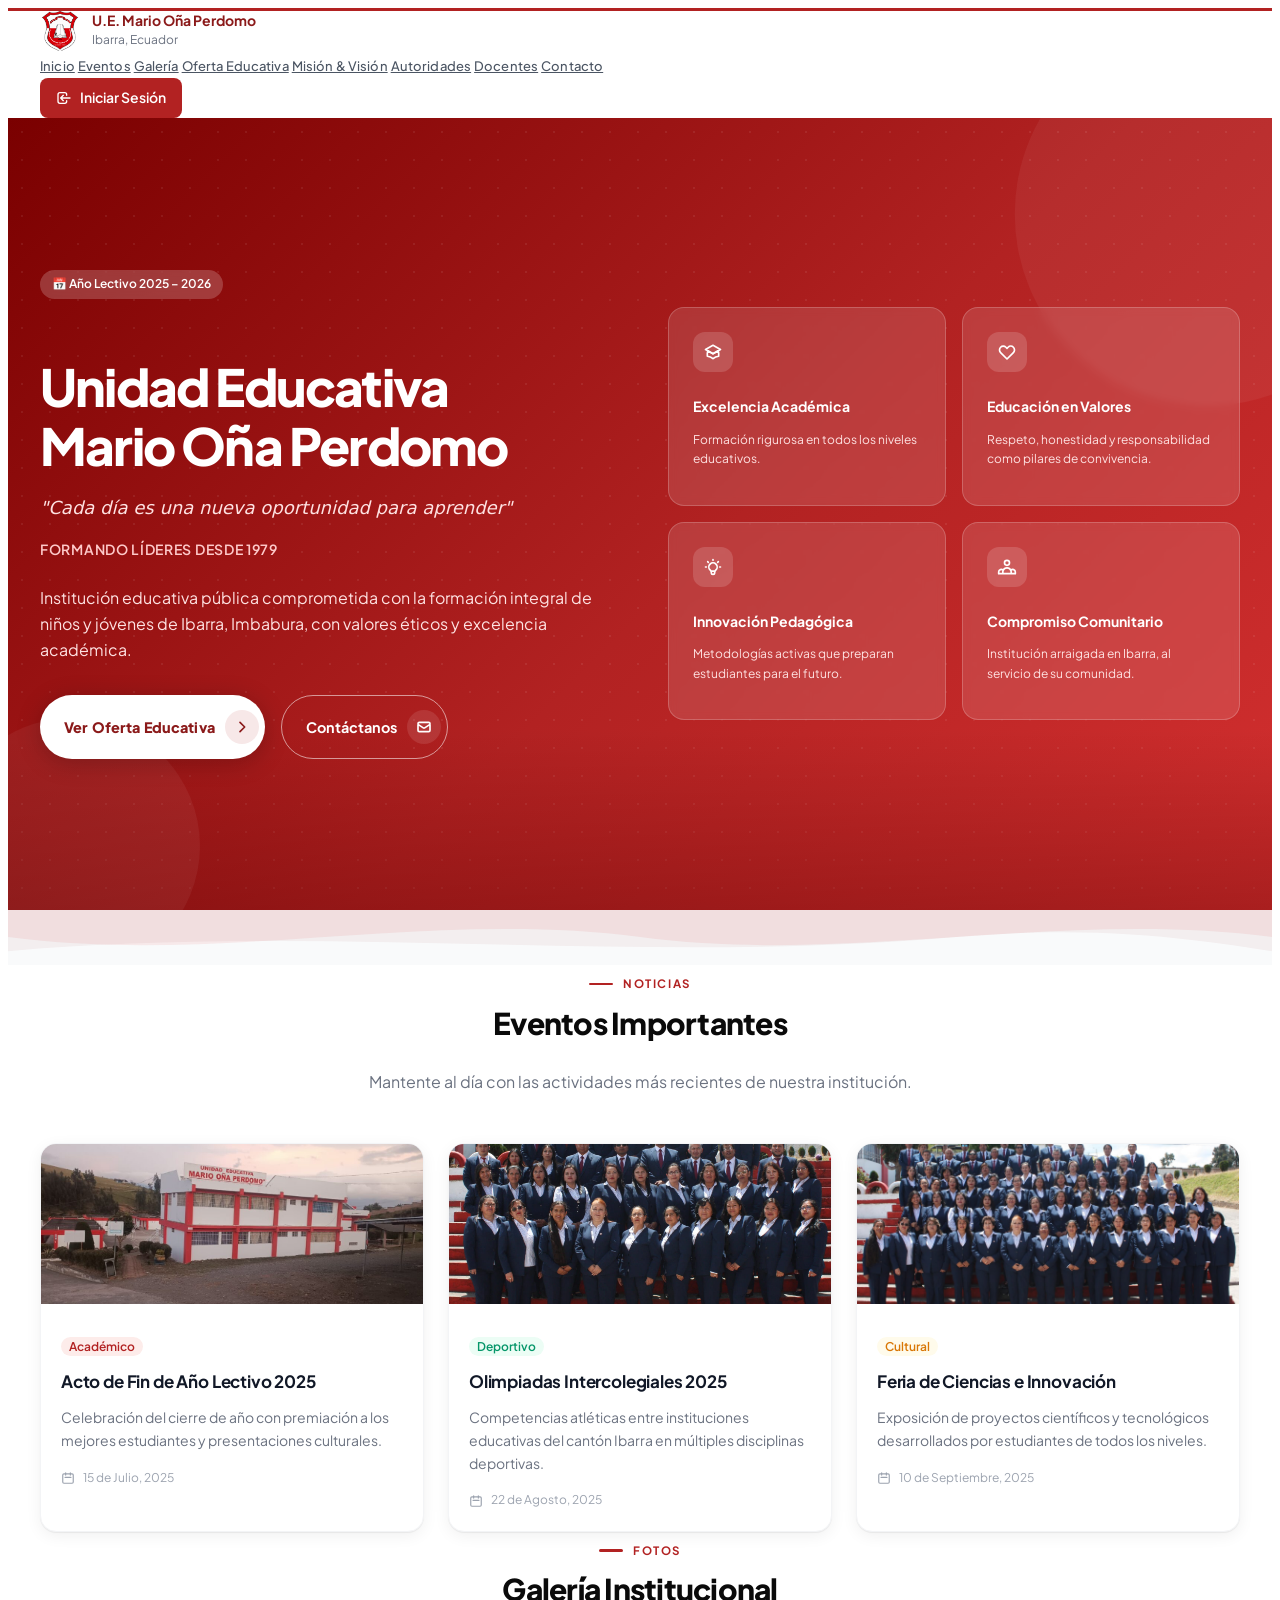
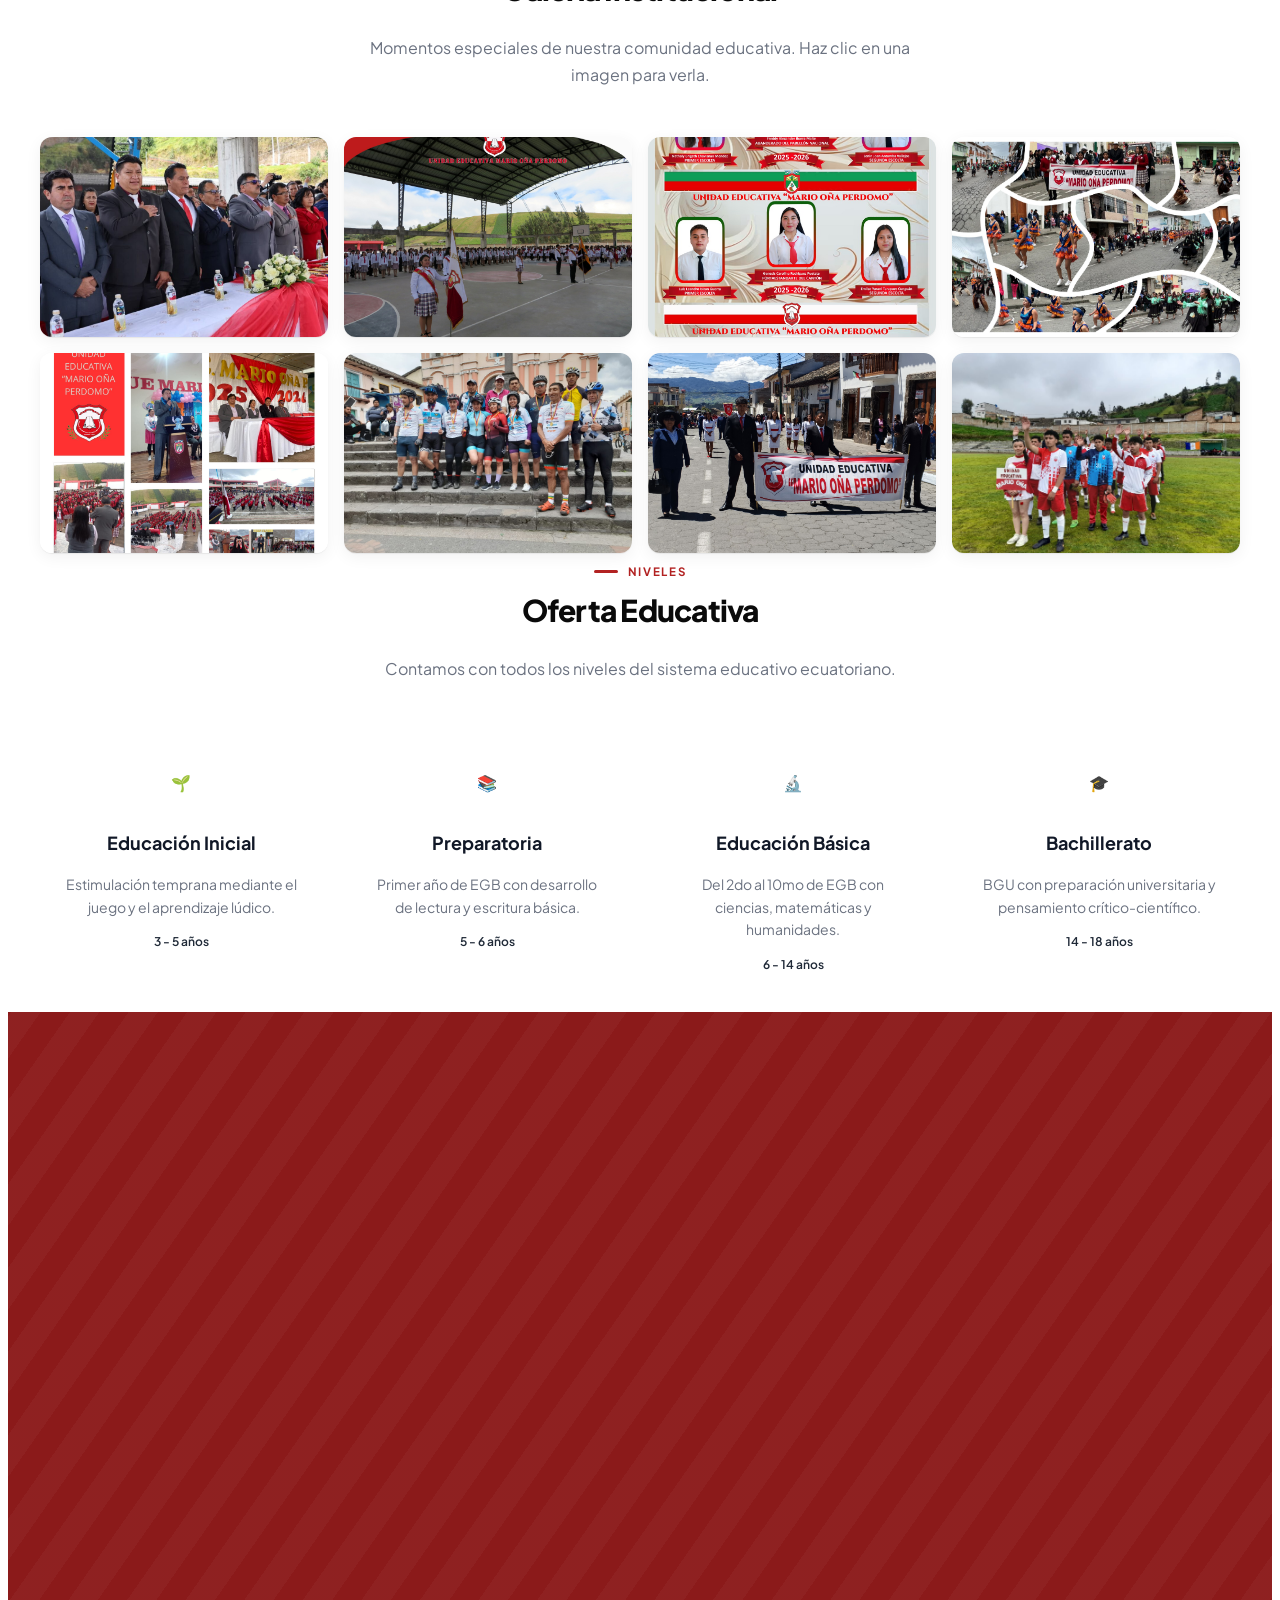
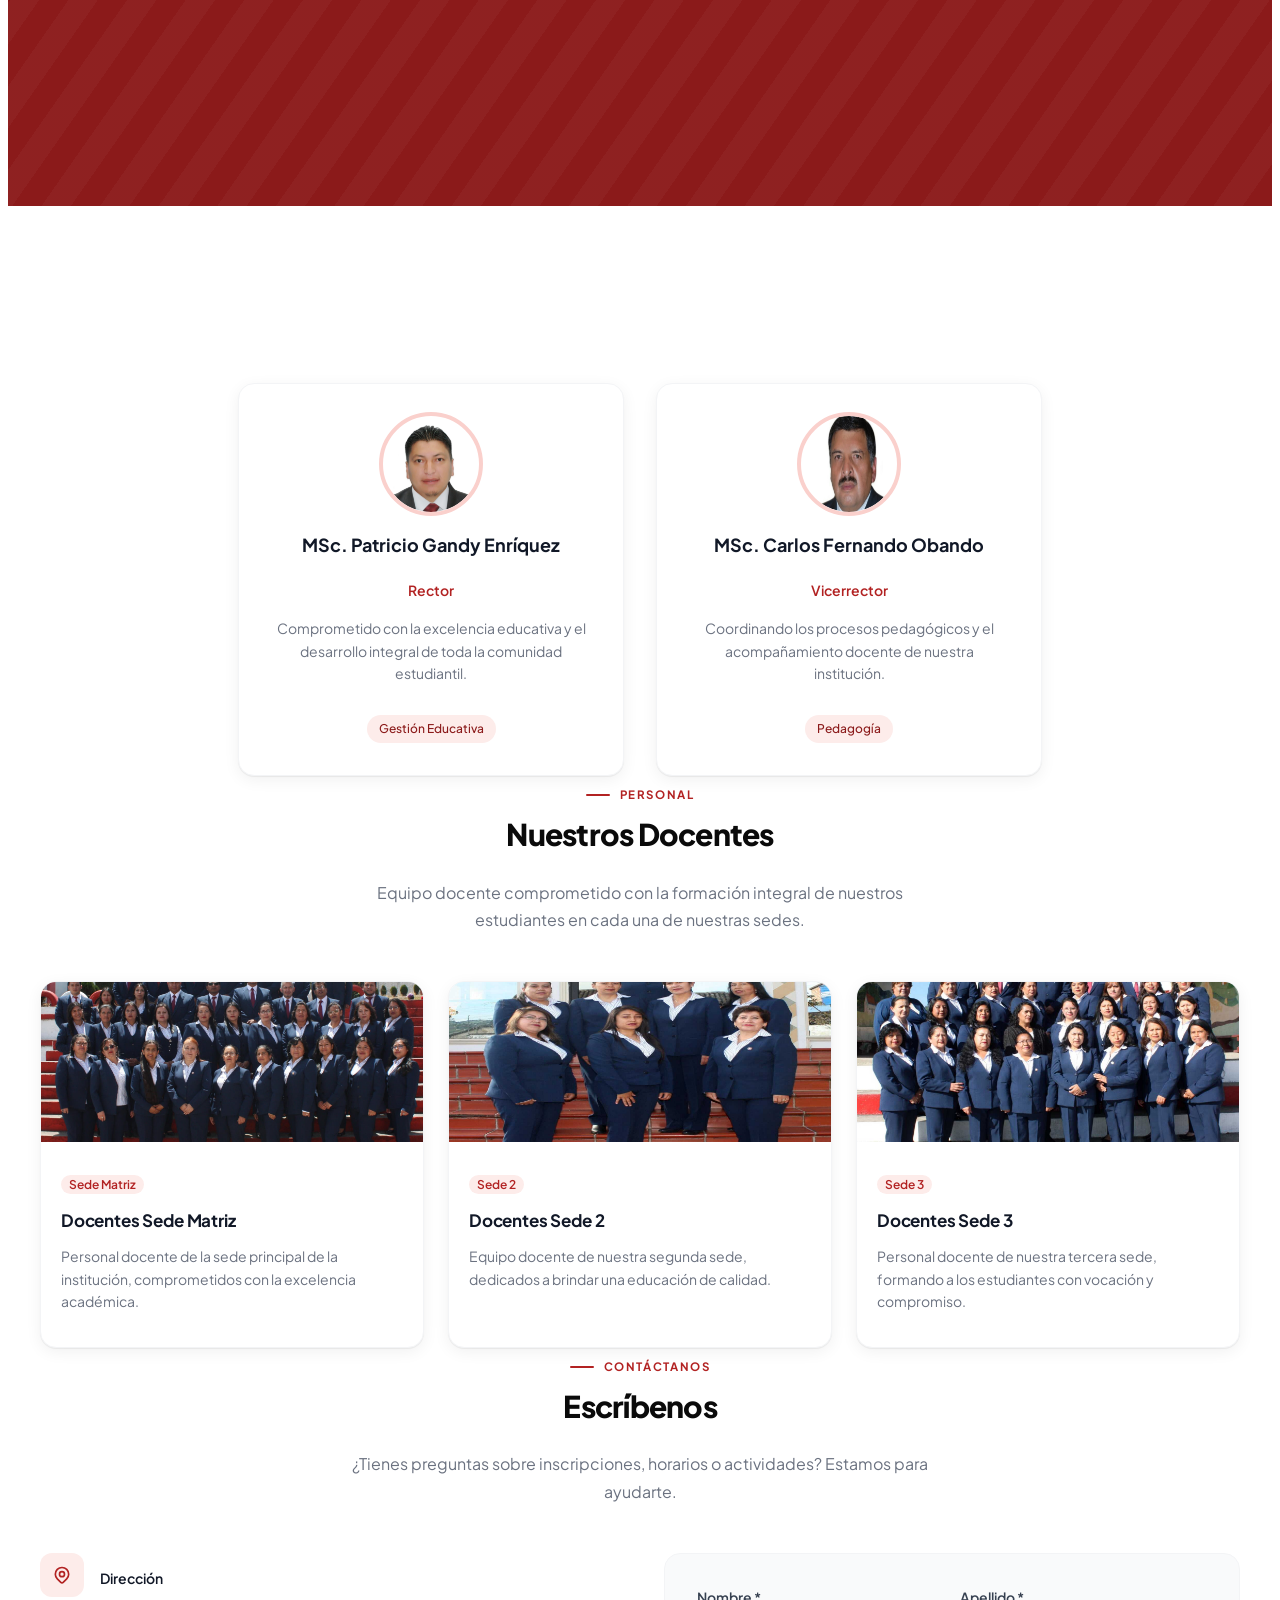
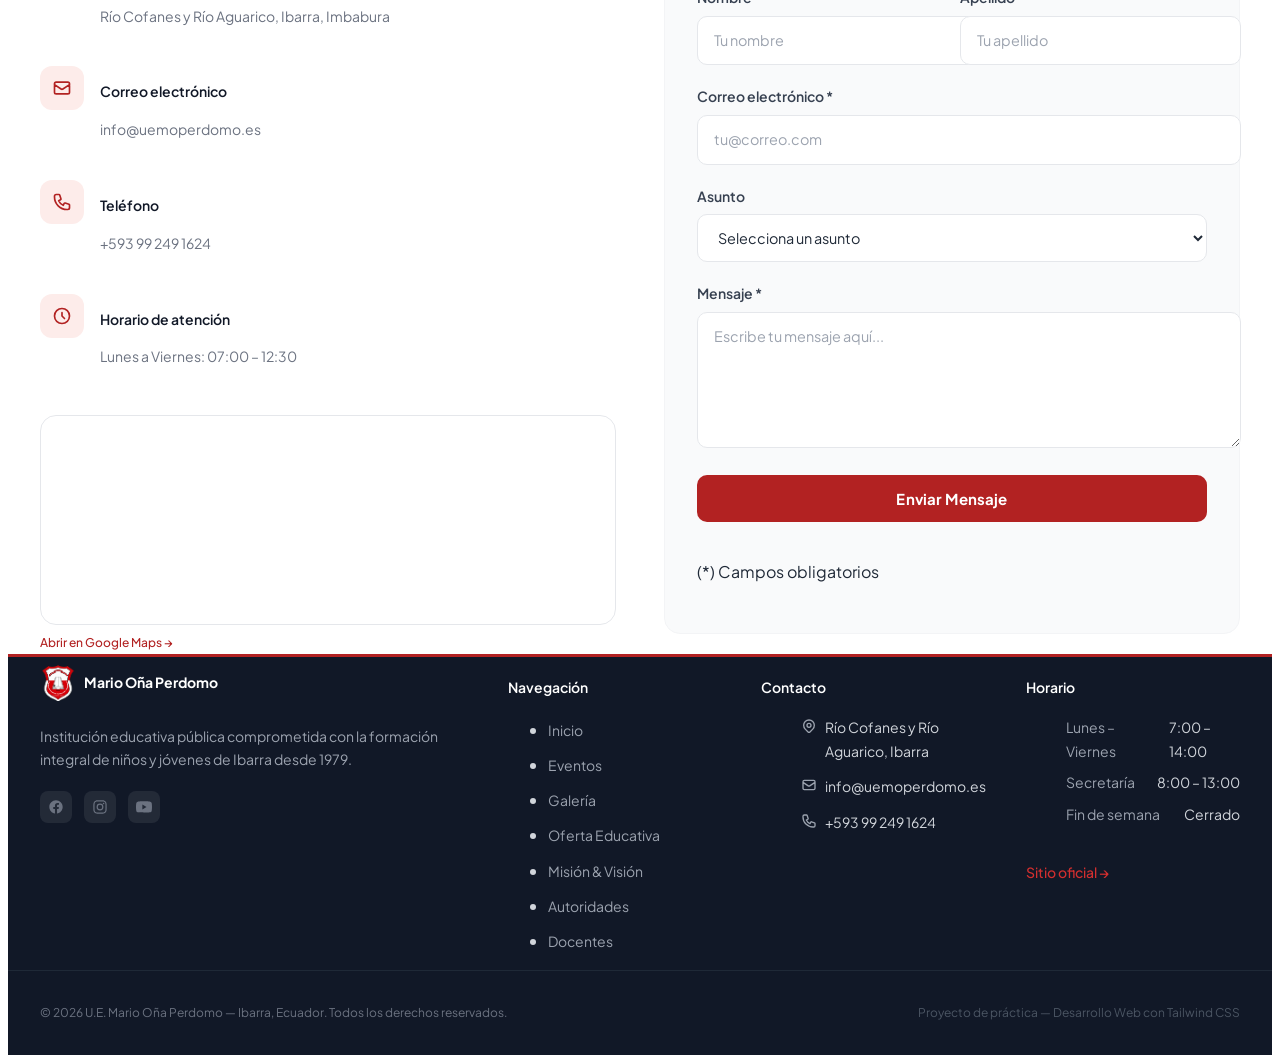
==== commit f904645d: "reducion de index" ====
--- a/FrontEnd/index.html
+++ b/FrontEnd/index.html
@@ -67,12 +67,11 @@
             <div class="flex items-center justify-between h-16">
 
                 <!-- Logo -->
-                <a href="#inicio" class="flex items-center gap-3" aria-label="U.E. Mario Oña Perdomo — Inicio">
-                    <img src="images/escudo.png" alt="" class="w-10 h-10 object-contain flex-shrink-0"
-                        aria-hidden="true" />
+                <a href="#inicio" class="nav-logo" aria-label="U.E. Mario Oña Perdomo — Inicio">
+                    <img src="images/escudo.png" alt="" class="nav-logo-img" aria-hidden="true" />
                     <div>
-                        <span class="block text-rojo-700 font-bold text-sm leading-tight">U.E. Mario Oña Perdomo</span>
-                        <span class="block text-gray-500 text-xs">Ibarra, Ecuador</span>
+                        <span class="nav-logo-name">U.E. Mario Oña Perdomo</span>
+                        <span class="nav-logo-sub">Ibarra, Ecuador</span>
                     </div>
                 </a>
 
@@ -90,7 +89,7 @@
 
                 <!-- Botón login -->
                 <a href="#" class="nav-login-btn">
-                    <svg class="w-4 h-4" fill="none" stroke="currentColor" viewBox="0 0 24 24">
+                    <svg fill="none" stroke="currentColor" viewBox="0 0 24 24">
                         <path stroke-linecap="round" stroke-linejoin="round" stroke-width="2"
                             d="M11 16l-4-4m0 0l4-4m-4 4h14m-5 4v1a3 3 0 01-3 3H6a3 3 0 01-3-3V7a3 3 0 013-3h7a3 3 0 013 3v1" />
                     </svg>
@@ -100,7 +99,7 @@
                 <!-- Hamburguesa mobile -->
                 <button id="menuBtn" class="hamburger-btn"
                     aria-label="Abrir menú de navegación" aria-expanded="false" aria-controls="mobileMenu">
-                    <svg class="w-6 h-6" aria-hidden="true" fill="none" stroke="currentColor" viewBox="0 0 24 24">
+                    <svg aria-hidden="true" fill="none" stroke="currentColor" viewBox="0 0 24 24">
                         <path stroke-linecap="round" stroke-linejoin="round" stroke-width="2"
                             d="M4 6h16M4 12h16M4 18h16" />
                     </svg>
@@ -109,7 +108,7 @@
         </div>
 
         <!-- Menú mobile -->
-        <div id="mobileMenu" class="hidden md:hidden bg-white border-t border-gray-100 px-4 py-3 space-y-1">
+        <div id="mobileMenu" class="nav-mobile-menu hidden">
             <a href="#inicio" class="nav-mobile-link">Inicio</a>
             <a href="#eventos" class="nav-mobile-link">Eventos</a>
             <a href="#galeria" class="nav-mobile-link">Galería</a>
@@ -133,30 +132,30 @@
             <div class="hero-circle-bl" aria-hidden="true"></div>
 
             <div class="section-inner hero-inner">
-                <div class="grid lg:grid-cols-2 gap-14 items-center">
+                <div class="hero-grid">
 
                     <!-- Texto -->
-                    <div class="text-white">
+                    <div class="hero-content">
                         <span class="hero-badge">
                             📅 Año Lectivo 2025 – 2026
                         </span>
-                        <h1 id="hero-titulo" class="text-display font-extrabold leading-tight mb-4">
+                        <h1 id="hero-titulo" class="text-display hero-title">
                             Unidad Educativa<br />
                             <span class="text-red-200">Mario Oña Perdomo</span>
                         </h1>
-                        <p class="text-red-100 text-lg italic font-medium mb-3">
+                        <p class="hero-quote">
                             "Cada día es una nueva oportunidad para aprender"
                         </p>
-                        <p class="text-sm text-red-200 font-semibold mb-6 tracking-wide">FORMANDO LÍDERES DESDE 1979</p>
-                        <p class="text-red-100 leading-relaxed mb-8">
+                        <p class="hero-tagline">FORMANDO LÍDERES DESDE 1979</p>
+                        <p class="hero-desc">
                             Institución educativa pública comprometida con la formación integral de niños y jóvenes de
                             Ibarra, Imbabura, con valores éticos y excelencia académica.
                         </p>
-                        <div class="flex flex-wrap gap-4">
+                        <div class="hero-actions">
                             <a href="#oferta" class="hero-btn-primary">
                                 Ver Oferta Educativa
                                 <span class="btn-icon" aria-hidden="true">
-                                    <svg class="w-4 h-4" fill="none" stroke="currentColor" viewBox="0 0 24 24">
+                                    <svg fill="none" stroke="currentColor" viewBox="0 0 24 24">
                                         <path stroke-linecap="round" stroke-linejoin="round" stroke-width="2.5"
                                             d="M9 5l7 7-7 7" />
                                     </svg>
@@ -165,7 +164,7 @@
                             <a href="#contacto" class="hero-btn-secondary">
                                 Contáctanos
                                 <span class="btn-icon" aria-hidden="true">
-                                    <svg class="w-4 h-4" fill="none" stroke="currentColor" viewBox="0 0 24 24">
+                                    <svg fill="none" stroke="currentColor" viewBox="0 0 24 24">
                                         <path stroke-linecap="round" stroke-linejoin="round" stroke-width="2.5"
                                             d="M3 8l7.89 5.26a2 2 0 002.22 0L21 8M5 19h14a2 2 0 002-2V7a2 2 0 00-2-2H5a2 2 0 00-2 2v10a2 2 0 002 2z" />
                                     </svg>
@@ -175,13 +174,13 @@
                     </div>
 
                     <!-- Pilares institucionales -->
-                    <div class="grid grid-cols-2 gap-4">
+                    <div class="hero-pillars">
 
                         <div
                             class="pillar-card">
                             <div
                                 class="pillar-icon">
-                                <svg class="w-5 h-5" fill="none" stroke="currentColor" viewBox="0 0 24 24"
+                                <svg fill="none" stroke="currentColor" viewBox="0 0 24 24"
                                     aria-hidden="true">
                                     <path stroke-linecap="round" stroke-linejoin="round" stroke-width="2"
                                         d="M12 14l9-5-9-5-9 5 9 5z" />
@@ -190,8 +189,8 @@
                                 </svg>
                             </div>
                             <div>
-                                <p class="font-bold text-white text-sm leading-tight">Excelencia Académica</p>
-                                <p class="text-red-100 text-xs mt-1 leading-relaxed">Formación rigurosa en todos los
+                                <p class="pillar-title">Excelencia Académica</p>
+                                <p class="pillar-desc">Formación rigurosa en todos los
                                     niveles educativos.</p>
                             </div>
                         </div>
@@ -200,15 +199,15 @@
                             class="pillar-card">
                             <div
                                 class="pillar-icon">
-                                <svg class="w-5 h-5" fill="none" stroke="currentColor" viewBox="0 0 24 24"
+                                <svg fill="none" stroke="currentColor" viewBox="0 0 24 24"
                                     aria-hidden="true">
                                     <path stroke-linecap="round" stroke-linejoin="round" stroke-width="2"
                                         d="M4.318 6.318a4.5 4.5 0 000 6.364L12 20.364l7.682-7.682a4.5 4.5 0 00-6.364-6.364L12 7.636l-1.318-1.318a4.5 4.5 0 00-6.364 0z" />
                                 </svg>
                             </div>
                             <div>
-                                <p class="font-bold text-white text-sm leading-tight">Educación en Valores</p>
-                                <p class="text-red-100 text-xs mt-1 leading-relaxed">Respeto, honestidad y
+                                <p class="pillar-title">Educación en Valores</p>
+                                <p class="pillar-desc">Respeto, honestidad y
                                     responsabilidad como pilares de convivencia.</p>
                             </div>
                         </div>
@@ -217,15 +216,15 @@
                             class="pillar-card">
                             <div
                                 class="pillar-icon">
-                                <svg class="w-5 h-5" fill="none" stroke="currentColor" viewBox="0 0 24 24"
+                                <svg fill="none" stroke="currentColor" viewBox="0 0 24 24"
                                     aria-hidden="true">
                                     <path stroke-linecap="round" stroke-linejoin="round" stroke-width="2"
                                         d="M9.663 17h4.673M12 3v1m6.364 1.636l-.707.707M21 12h-1M4 12H3m3.343-5.657l-.707-.707m2.828 9.9a5 5 0 117.072 0l-.548.547A3.374 3.374 0 0014 18.469V19a2 2 0 11-4 0v-.531c0-.895-.356-1.754-.988-2.386l-.548-.547z" />
                                 </svg>
                             </div>
                             <div>
-                                <p class="font-bold text-white text-sm leading-tight">Innovación Pedagógica</p>
-                                <p class="text-red-100 text-xs mt-1 leading-relaxed">Metodologías activas que preparan
+                                <p class="pillar-title">Innovación Pedagógica</p>
+                                <p class="pillar-desc">Metodologías activas que preparan
                                     estudiantes para el futuro.</p>
                             </div>
                         </div>
@@ -234,15 +233,15 @@
                             class="pillar-card">
                             <div
                                 class="pillar-icon">
-                                <svg class="w-5 h-5" fill="none" stroke="currentColor" viewBox="0 0 24 24"
+                                <svg fill="none" stroke="currentColor" viewBox="0 0 24 24"
                                     aria-hidden="true">
                                     <path stroke-linecap="round" stroke-linejoin="round" stroke-width="2"
                                         d="M17 20h5v-2a3 3 0 00-5.356-1.857M17 20H7m10 0v-2c0-.656-.126-1.283-.356-1.857M7 20H2v-2a3 3 0 015.356-1.857M7 20v-2c0-.656.126-1.283.356-1.857m0 0a5.002 5.002 0 019.288 0M15 7a3 3 0 11-6 0 3 3 0 016 0z" />
                                 </svg>
                             </div>
                             <div>
-                                <p class="font-bold text-white text-sm leading-tight">Compromiso Comunitario</p>
-                                <p class="text-red-100 text-xs mt-1 leading-relaxed">Institución arraigada en Ibarra, al
+                                <p class="pillar-title">Compromiso Comunitario</p>
+                                <p class="pillar-desc">Institución arraigada en Ibarra, al
                                     servicio de su comunidad.</p>
                             </div>
                         </div>
@@ -254,7 +253,7 @@
         </section>
 
         <!-- Wave divider: hero → eventos -->
-        <div class="wave-divider bg-gray-50" aria-hidden="true">
+        <div class="wave-divider" aria-hidden="true">
             <svg viewBox="0 0 1440 64" xmlns="http://www.w3.org/2000/svg" preserveAspectRatio="none">
                 <path d="M0,32 C240,64 480,0 720,32 C960,64 1200,0 1440,32 L1440,0 L0,0 Z" fill="#D32F2F"
                     opacity="0.08" />
@@ -269,27 +268,26 @@
         <section id="eventos" class="py-20 bg-gray-50" aria-labelledby="eventos-titulo">
             <div class="section-inner">
 
-                <div class="text-center mb-12 fade-up">
+                <div class="section-header fade-up">
                     <span class="section-eyebrow" aria-hidden="true">Noticias</span>
-                    <h2 id="eventos-titulo" class="section-title mt-1">Eventos Importantes</h2>
-                    <p class="text-gray-500 mt-2 max-w-xl mx-auto">Mantente al día con las actividades más recientes de
-                        nuestra institución.</p>
-                </div>
-
-                <div id="eventos-grid" class="grid md:grid-cols-3 gap-6">
+                    <h2 id="eventos-titulo" class="section-title">Eventos Importantes</h2>
+                    <p class="section-subtitle">Mantente al día con las actividades más recientes de nuestra institución.</p>
+                </div>
+
+                <div id="eventos-grid" class="grid-3col">
 
                     <div
                         class="content-card fade-up delay-100">
                         <img src="images/evento-panoramica.jpg" alt="Acto de Fin de Año Lectivo 2025"
-                            class="w-full h-40 object-cover" loading="lazy" />
-                        <div class="p-5">
+                            loading="lazy" />
+                        <div class="card-body">
                             <span
                                 class="badge-rojo">Académico</span>
-                            <h3 class="card-title mt-3 mb-2">Acto de Fin de Año Lectivo 2025</h3>
-                            <p class="text-gray-500 text-sm leading-relaxed">Celebración del cierre de año con
+                            <h3 class="card-title">Acto de Fin de Año Lectivo 2025</h3>
+                            <p class="card-desc">Celebración del cierre de año con
                                 premiación a los mejores estudiantes y presentaciones culturales.</p>
                             <div class="card-date">
-                                <svg class="w-3.5 h-3.5" fill="none" stroke="currentColor" viewBox="0 0 24 24">
+                                <svg fill="none" stroke="currentColor" viewBox="0 0 24 24">
                                     <path stroke-linecap="round" stroke-linejoin="round" stroke-width="2"
                                         d="M8 7V3m8 4V3m-9 8h10M5 21h14a2 2 0 002-2V7a2 2 0 00-2-2H5a2 2 0 00-2 2v12a2 2 0 002 2z" />
                                 </svg>
@@ -301,15 +299,15 @@
                     <div
                         class="content-card fade-up delay-200">
                         <img src="images/evento-edificio.jpg" alt="Olimpiadas Intercolegiales 2025"
-                            class="w-full h-40 object-cover" loading="lazy" />
-                        <div class="p-5">
+                            loading="lazy" />
+                        <div class="card-body">
                             <span
                                 class="badge-emerald">Deportivo</span>
-                            <h3 class="card-title mt-3 mb-2">Olimpiadas Intercolegiales 2025</h3>
-                            <p class="text-gray-500 text-sm leading-relaxed">Competencias atléticas entre instituciones
+                            <h3 class="card-title">Olimpiadas Intercolegiales 2025</h3>
+                            <p class="card-desc">Competencias atléticas entre instituciones
                                 educativas del cantón Ibarra en múltiples disciplinas deportivas.</p>
                             <div class="card-date">
-                                <svg class="w-3.5 h-3.5" fill="none" stroke="currentColor" viewBox="0 0 24 24">
+                                <svg fill="none" stroke="currentColor" viewBox="0 0 24 24">
                                     <path stroke-linecap="round" stroke-linejoin="round" stroke-width="2"
                                         d="M8 7V3m8 4V3m-9 8h10M5 21h14a2 2 0 002-2V7a2 2 0 00-2-2H5a2 2 0 00-2 2v12a2 2 0 002 2z" />
                                 </svg>
@@ -321,15 +319,15 @@
                     <div
                         class="content-card fade-up delay-300">
                         <img src="images/evento-especial.jpg" alt="Feria de Ciencias e Innovación"
-                            class="w-full h-40 object-cover" loading="lazy" />
-                        <div class="p-5">
+                            loading="lazy" />
+                        <div class="card-body">
                             <span
                                 class="badge-amber">Cultural</span>
-                            <h3 class="card-title mt-3 mb-2">Feria de Ciencias e Innovación</h3>
-                            <p class="text-gray-500 text-sm leading-relaxed">Exposición de proyectos científicos y
+                            <h3 class="card-title">Feria de Ciencias e Innovación</h3>
+                            <p class="card-desc">Exposición de proyectos científicos y
                                 tecnológicos desarrollados por estudiantes de todos los niveles.</p>
                             <div class="card-date">
-                                <svg class="w-3.5 h-3.5" fill="none" stroke="currentColor" viewBox="0 0 24 24">
+                                <svg fill="none" stroke="currentColor" viewBox="0 0 24 24">
                                     <path stroke-linecap="round" stroke-linejoin="round" stroke-width="2"
                                         d="M8 7V3m8 4V3m-9 8h10M5 21h14a2 2 0 002-2V7a2 2 0 00-2-2H5a2 2 0 00-2 2v12a2 2 0 002 2z" />
                                 </svg>
@@ -348,20 +346,20 @@
         <section id="galeria" class="py-20 bg-white" aria-labelledby="galeria-titulo">
             <div class="section-inner">
 
-                <div class="text-center mb-12 fade-up">
+                <div class="section-header fade-up">
                     <span class="section-eyebrow" aria-hidden="true">Fotos</span>
-                    <h2 id="galeria-titulo" class="section-title mt-1">Galería Institucional</h2>
-                    <p class="text-gray-500 mt-2 max-w-xl mx-auto">Momentos especiales de nuestra comunidad educativa.
+                    <h2 id="galeria-titulo" class="section-title">Galería Institucional</h2>
+                    <p class="section-subtitle">Momentos especiales de nuestra comunidad educativa.
                         Haz clic en una imagen para verla.</p>
                 </div>
 
-                <div id="galeria-grid" class="grid grid-cols-2 md:grid-cols-3 lg:grid-cols-4 gap-4" role="list">
+                <div id="galeria-grid" class="gallery-grid" role="list">
 
                     <div class="gallery-item fade-up delay-100" role="listitem" data-caption="Acto de graduación 2024"
                         tabindex="0" role="button" aria-label="Ver imagen: Acto de graduación 2024">
                         <img src="images/galeria-1.jpg" alt="Acto de graduación 2024"                             loading="lazy" />
                         <div class="gallery-overlay" aria-hidden="true">
-                            <svg class="w-8 h-8 text-white" fill="none" stroke="currentColor" viewBox="0 0 24 24">
+                            <svg fill="none" stroke="currentColor" viewBox="0 0 24 24">
                                 <path stroke-linecap="round" stroke-linejoin="round" stroke-width="2"
                                     d="M21 21l-6-6m2-5a7 7 0 11-14 0 7 7 0 0114 0zM10 7v3m0 0v3m0-3h3m-3 0H7" />
                             </svg>
@@ -373,7 +371,7 @@
                         <img src="images/galeria-2.jpg" alt="Olimpiadas deportivas 2024"
                             loading="lazy" />
                         <div class="gallery-overlay" aria-hidden="true">
-                            <svg class="w-8 h-8 text-white" fill="none" stroke="currentColor" viewBox="0 0 24 24">
+                            <svg fill="none" stroke="currentColor" viewBox="0 0 24 24">
                                 <path stroke-linecap="round" stroke-linejoin="round" stroke-width="2"
                                     d="M21 21l-6-6m2-5a7 7 0 11-14 0 7 7 0 0114 0zM10 7v3m0 0v3m0-3h3m-3 0H7" />
                             </svg>
@@ -384,7 +382,7 @@
                         role="button" aria-label="Ver imagen: Feria de Ciencias 2024">
                         <img src="images/galeria-3.jpg" alt="Feria de Ciencias 2024"                             loading="lazy" />
                         <div class="gallery-overlay" aria-hidden="true">
-                            <svg class="w-8 h-8 text-white" fill="none" stroke="currentColor" viewBox="0 0 24 24">
+                            <svg fill="none" stroke="currentColor" viewBox="0 0 24 24">
                                 <path stroke-linecap="round" stroke-linejoin="round" stroke-width="2"
                                     d="M21 21l-6-6m2-5a7 7 0 11-14 0 7 7 0 0114 0zM10 7v3m0 0v3m0-3h3m-3 0H7" />
                             </svg>
@@ -396,7 +394,7 @@
                         <img src="images/galeria-4.jpg" alt="Acto cívico — Día de la Independencia"
                             loading="lazy" />
                         <div class="gallery-overlay" aria-hidden="true">
-                            <svg class="w-8 h-8 text-white" fill="none" stroke="currentColor" viewBox="0 0 24 24">
+                            <svg fill="none" stroke="currentColor" viewBox="0 0 24 24">
                                 <path stroke-linecap="round" stroke-linejoin="round" stroke-width="2"
                                     d="M21 21l-6-6m2-5a7 7 0 11-14 0 7 7 0 0114 0zM10 7v3m0 0v3m0-3h3m-3 0H7" />
                             </svg>
@@ -408,7 +406,7 @@
                         <img src="images/galeria-5.jpg" alt="Club de Lectura estudiantil"
                             loading="lazy" />
                         <div class="gallery-overlay" aria-hidden="true">
-                            <svg class="w-8 h-8 text-white" fill="none" stroke="currentColor" viewBox="0 0 24 24">
+                            <svg fill="none" stroke="currentColor" viewBox="0 0 24 24">
                                 <path stroke-linecap="round" stroke-linejoin="round" stroke-width="2"
                                     d="M21 21l-6-6m2-5a7 7 0 11-14 0 7 7 0 0114 0zM10 7v3m0 0v3m0-3h3m-3 0H7" />
                             </svg>
@@ -420,7 +418,7 @@
                         <img src="images/galeria-6.jpg" alt="Danza folclórica — Festival Cultural"
                             loading="lazy" />
                         <div class="gallery-overlay" aria-hidden="true">
-                            <svg class="w-8 h-8 text-white" fill="none" stroke="currentColor" viewBox="0 0 24 24">
+                            <svg fill="none" stroke="currentColor" viewBox="0 0 24 24">
                                 <path stroke-linecap="round" stroke-linejoin="round" stroke-width="2"
                                     d="M21 21l-6-6m2-5a7 7 0 11-14 0 7 7 0 0114 0zM10 7v3m0 0v3m0-3h3m-3 0H7" />
                             </svg>
@@ -432,7 +430,7 @@
                         <img src="images/galeria-7.jpg" alt="Laboratorio de Computación"
                             loading="lazy" />
                         <div class="gallery-overlay" aria-hidden="true">
-                            <svg class="w-8 h-8 text-white" fill="none" stroke="currentColor" viewBox="0 0 24 24">
+                            <svg fill="none" stroke="currentColor" viewBox="0 0 24 24">
                                 <path stroke-linecap="round" stroke-linejoin="round" stroke-width="2"
                                     d="M21 21l-6-6m2-5a7 7 0 11-14 0 7 7 0 0114 0zM10 7v3m0 0v3m0-3h3m-3 0H7" />
                             </svg>
@@ -444,7 +442,7 @@
                         <img src="images/galeria-8.jpg" alt="Cancha deportiva institucional"
                             loading="lazy" />
                         <div class="gallery-overlay" aria-hidden="true">
-                            <svg class="w-8 h-8 text-white" fill="none" stroke="currentColor" viewBox="0 0 24 24">
+                            <svg fill="none" stroke="currentColor" viewBox="0 0 24 24">
                                 <path stroke-linecap="round" stroke-linejoin="round" stroke-width="2"
                                     d="M21 21l-6-6m2-5a7 7 0 11-14 0 7 7 0 0114 0zM10 7v3m0 0v3m0-3h3m-3 0H7" />
                             </svg>
@@ -471,61 +469,49 @@
         <section id="oferta" class="py-20 bg-gray-50">
             <div class="section-inner">
 
-                <div class="text-center mb-12 fade-up">
+                <div class="section-header fade-up">
                     <span class="section-eyebrow">Niveles</span>
-                    <h2 class="section-title mt-1">Oferta Educativa</h2>
-                    <p class="text-gray-500 mt-2 max-w-xl mx-auto">Contamos con todos los niveles del sistema educativo
+                    <h2 class="section-title">Oferta Educativa</h2>
+                    <p class="section-subtitle">Contamos con todos los niveles del sistema educativo
                         ecuatoriano.</p>
                 </div>
 
-                <div class="grid sm:grid-cols-2 lg:grid-cols-4 gap-6">
-
-                    <div
-                        class="group bg-gradient-to-b from-yellow-50 to-orange-50 border border-yellow-200 rounded-2xl p-6 text-center card-hover fade-left delay-100">
-                        <div
-                            class="w-14 h-14 bg-yellow-400 rounded-2xl flex items-center justify-center mx-auto mb-4 group-hover:scale-110 transition-transform">
+                <div class="oferta-grid">
+
+                    <div class="oferta-card bg-gradient-to-b from-yellow-50 to-orange-50 border border-yellow-200 fade-left delay-100">
+                        <div class="oferta-icon bg-yellow-400">
                             <span class="text-2xl">🌱</span>
                         </div>
-                        <h3 class="font-bold text-gray-900 text-lg mb-2">Educación Inicial</h3>
-                        <p class="text-gray-500 text-sm leading-relaxed">Estimulación temprana mediante el juego y el
-                            aprendizaje lúdico.</p>
-                        <p class="text-yellow-600 font-semibold text-xs mt-3">3 - 5 años</p>
-                    </div>
-
-                    <div
-                        class="group bg-gradient-to-b from-green-50 to-emerald-50 border border-green-200 rounded-2xl p-6 text-center card-hover fade-left delay-200">
-                        <div
-                            class="w-14 h-14 bg-green-400 rounded-2xl flex items-center justify-center mx-auto mb-4 group-hover:scale-110 transition-transform">
+                        <h3 class="oferta-title">Educación Inicial</h3>
+                        <p class="card-desc">Estimulación temprana mediante el juego y el aprendizaje lúdico.</p>
+                        <p class="text-yellow-600 oferta-age">3 - 5 años</p>
+                    </div>
+
+                    <div class="oferta-card bg-gradient-to-b from-green-50 to-emerald-50 border border-green-200 fade-left delay-200">
+                        <div class="oferta-icon bg-green-400">
                             <span class="text-2xl">📚</span>
                         </div>
-                        <h3 class="font-bold text-gray-900 text-lg mb-2">Preparatoria</h3>
-                        <p class="text-gray-500 text-sm leading-relaxed">Primer año de EGB con desarrollo de lectura y
-                            escritura básica.</p>
-                        <p class="text-green-600 font-semibold text-xs mt-3">5 - 6 años</p>
-                    </div>
-
-                    <div
-                        class="group bg-gradient-to-b from-blue-50 to-indigo-50 border border-blue-200 rounded-2xl p-6 text-center card-hover fade-right delay-200">
-                        <div
-                            class="w-14 h-14 bg-blue-500 rounded-2xl flex items-center justify-center mx-auto mb-4 group-hover:scale-110 transition-transform">
+                        <h3 class="oferta-title">Preparatoria</h3>
+                        <p class="card-desc">Primer año de EGB con desarrollo de lectura y escritura básica.</p>
+                        <p class="text-green-600 oferta-age">5 - 6 años</p>
+                    </div>
+
+                    <div class="oferta-card bg-gradient-to-b from-blue-50 to-indigo-50 border border-blue-200 fade-right delay-200">
+                        <div class="oferta-icon bg-blue-500">
                             <span class="text-2xl">🔬</span>
                         </div>
-                        <h3 class="font-bold text-gray-900 text-lg mb-2">Educación Básica</h3>
-                        <p class="text-gray-500 text-sm leading-relaxed">Del 2do al 10mo de EGB con ciencias,
-                            matemáticas y humanidades.</p>
-                        <p class="text-blue-600 font-semibold text-xs mt-3">6 - 14 años</p>
-                    </div>
-
-                    <div
-                        class="group bg-gradient-to-b from-rojo-50 to-red-50 border border-red-200 rounded-2xl p-6 text-center card-hover fade-right delay-300">
-                        <div
-                            class="w-14 h-14 bg-rojo-600 rounded-2xl flex items-center justify-center mx-auto mb-4 group-hover:scale-110 transition-transform">
+                        <h3 class="oferta-title">Educación Básica</h3>
+                        <p class="card-desc">Del 2do al 10mo de EGB con ciencias, matemáticas y humanidades.</p>
+                        <p class="text-blue-600 oferta-age">6 - 14 años</p>
+                    </div>
+
+                    <div class="oferta-card bg-gradient-to-b from-rojo-50 to-red-50 border border-red-200 fade-right delay-300">
+                        <div class="oferta-icon bg-rojo-600">
                             <span class="text-2xl">🎓</span>
                         </div>
-                        <h3 class="font-bold text-gray-900 text-lg mb-2">Bachillerato</h3>
-                        <p class="text-gray-500 text-sm leading-relaxed">BGU con preparación universitaria y pensamiento
-                            crítico-científico.</p>
-                        <p class="text-rojo-600 font-semibold text-xs mt-3">14 - 18 años</p>
+                        <h3 class="oferta-title">Bachillerato</h3>
+                        <p class="card-desc">BGU con preparación universitaria y pensamiento crítico-científico.</p>
+                        <p class="text-rojo-600 oferta-age">14 - 18 años</p>
                     </div>
 
                 </div>
@@ -535,28 +521,28 @@
         <!-- ============================================================
        MISIÓN Y VISIÓN
   ============================================================ -->
-        <section id="mision" class="py-20 bg-rojo-700 text-white mision-section">
+        <section id="mision" class="mision-section">
             <div class="section-inner">
 
-                <div class="text-center mb-12 fade-up">
+                <div class="section-header fade-up">
                     <span class="section-eyebrow section-eyebrow--light">Identidad Institucional</span>
-                    <h2 class="section-title mt-1 text-white">Misión &amp; Visión</h2>
-                </div>
-
-                <div class="grid md:grid-cols-2 gap-8">
+                    <h2 class="section-title">Misión &amp; Visión</h2>
+                </div>
+
+                <div class="mision-grid">
 
                     <div class="mision-card fade-left">
-                        <div class="flex items-center gap-4 mb-5">
+                        <div class="mision-header">
                             <div
                                 class="mision-icon">
-                                <svg class="w-6 h-6 text-white" fill="none" stroke="currentColor" viewBox="0 0 24 24">
+                                <svg fill="none" stroke="currentColor" viewBox="0 0 24 24">
                                     <path stroke-linecap="round" stroke-linejoin="round" stroke-width="2"
                                         d="M13 10V3L4 14h7v7l9-11h-7z" />
                                 </svg>
                             </div>
-                            <h3 class="text-xl font-bold">Nuestra Misión</h3>
-                        </div>
-                        <p class="text-red-100 leading-relaxed">
+                            <h3 class="mision-title">Nuestra Misión</h3>
+                        </div>
+                        <p class="mision-text">
                             El Colegio “Mario Oña Perdomo”, es una Institución fiscal cuya misión es la formación de la
                             juventud de manera integral en el aspecto humano, científico para que el educando de
                             Montufar actúe con eficiencia, capacidad y satisfaga las necesidades del entorno. Mediante
@@ -566,19 +552,19 @@
                     </div>
 
                     <div class="mision-card fade-right">
-                        <div class="flex items-center gap-4 mb-5">
+                        <div class="mision-header">
                             <div
                                 class="mision-icon">
-                                <svg class="w-6 h-6 text-white" fill="none" stroke="currentColor" viewBox="0 0 24 24">
+                                <svg fill="none" stroke="currentColor" viewBox="0 0 24 24">
                                     <path stroke-linecap="round" stroke-linejoin="round" stroke-width="2"
                                         d="M15 12a3 3 0 11-6 0 3 3 0 016 0z" />
                                     <path stroke-linecap="round" stroke-linejoin="round" stroke-width="2"
                                         d="M2.458 12C3.732 7.943 7.523 5 12 5c4.478 0 8.268 2.943 9.542 7-1.274 4.057-5.064 7-9.542 7-4.477 0-8.268-2.943-9.542-7z" />
                                 </svg>
                             </div>
-                            <h3 class="text-xl font-bold">Nuestra Visión</h3>
-                        </div>
-                        <p class="text-red-100 leading-relaxed">
+                            <h3 class="mision-title">Nuestra Visión</h3>
+                        </div>
+                        <p class="mision-text">
                             Ser referente de la educación, generadora de cambios: social, cultural, político económico a
                             nivel local, provincial y nacional.
                         </p>
@@ -587,22 +573,22 @@
                 </div>
 
                 <!-- Valores -->
-                <div class="mt-10 grid grid-cols-2 sm:grid-cols-4 gap-4 fade-up">
+                <div class="valores-grid fade-up">
                     <div class="valor-card">
-                        <div class="text-3xl mb-2">🤝</div>
-                        <p class="font-semibold text-sm">Respeto</p>
+                        <div class="valor-emoji">🤝</div>
+                        <p class="valor-label">Respeto</p>
                     </div>
                     <div class="valor-card">
-                        <div class="text-3xl mb-2">⚖️</div>
-                        <p class="font-semibold text-sm">Honestidad</p>
+                        <div class="valor-emoji">⚖️</div>
+                        <p class="valor-label">Honestidad</p>
                     </div>
                     <div class="valor-card">
-                        <div class="text-3xl mb-2">💡</div>
-                        <p class="font-semibold text-sm">Innovación</p>
+                        <div class="valor-emoji">💡</div>
+                        <p class="valor-label">Innovación</p>
                     </div>
                     <div class="valor-card">
-                        <div class="text-3xl mb-2">🌍</div>
-                        <p class="font-semibold text-sm">Responsabilidad</p>
+                        <div class="valor-emoji">🌍</div>
+                        <p class="valor-label">Responsabilidad</p>
                     </div>
                 </div>
 
@@ -615,45 +601,41 @@
         <section id="autoridades" class="py-20 bg-gray-50">
             <div class="section-inner">
 
-                <div class="text-center mb-12 fade-up">
+                <div class="section-header fade-up">
                     <span class="section-eyebrow">Equipo Directivo</span>
-                    <h2 class="section-title mt-1">Autoridades</h2>
-                    <p class="text-gray-500 mt-2">El equipo que lidera nuestra institución con vocación y compromiso.
-                    </p>
-                </div>
-
-                <div class="flex flex-wrap justify-center gap-8">
+                    <h2 class="section-title">Autoridades</h2>
+                    <p class="section-subtitle">El equipo que lidera nuestra institución con vocación y compromiso.</p>
+                </div>
+
+                <div class="autoridades-flex">
 
                     <div
                         class="authority-card fade-left">
-                        <div class="w-24 h-24 rounded-full overflow-hidden mx-auto mb-4 ring-4 ring-rojo-100">
+                        <div class="authority-avatar">
                             <img src="images/rector.jpg" alt="MSc. Patricio Gandy Enríquez Enríquez"
-                                class="w-full h-full object-cover object-top" />
-                        </div>
-                        <h3 class="font-bold text-gray-900 text-lg">MSc. Patricio Gandy Enríquez</h3>
-                        <p class="text-rojo-600 font-semibold text-sm mt-1">Rector</p>
-                        <p class="text-gray-500 text-sm mt-3 leading-relaxed">Comprometido con la excelencia educativa y
+                                />
+                        </div>
+                        <h3 class="authority-name">MSc. Patricio Gandy Enríquez</h3>
+                        <p class="authority-role">Rector</p>
+                        <p class="authority-bio">Comprometido con la excelencia educativa y
                             el desarrollo integral de toda la comunidad estudiantil.</p>
-                        <div class="mt-4">
-                            <span class="role-badge">Gestión
+                        <span class="role-badge">Gestión
                                 Educativa</span>
-                        </div>
                     </div>
 
                     <div
                         class="authority-card fade-right">
-                        <div class="w-24 h-24 rounded-full overflow-hidden mx-auto mb-4 ring-4 ring-rojo-100">
+                        <div class="authority-avatar">
                             <img src="images/vicerrector.jpg" alt="MSc. Carlos Fernando Obando Chaves"
-                                class="w-full h-full object-cover object-top" />
-                        </div>
-                        <h3 class="font-bold text-gray-900 text-lg">MSc. Carlos Fernando Obando</h3>
-                        <p class="text-rojo-600 font-semibold text-sm mt-1">Vicerrector</p>
-                        <p class="text-gray-500 text-sm mt-3 leading-relaxed">Coordinando los procesos pedagógicos y el
+                                />
+                        </div>
+                        <h3 class="authority-name">MSc. Carlos Fernando Obando</h3>
+                        <p class="authority-role">Vicerrector</p>
+                        <p class="authority-bio">Coordinando los procesos pedagógicos y el
                             acompañamiento docente de nuestra institución.</p>
                         <div class="mt-4">
                             <span
                                 class="role-badge">Pedagogía</span>
-                        </div>
                     </div>
 
                 </div>
@@ -666,47 +648,47 @@
         <section id="docentes" class="py-20 bg-gray-50" aria-labelledby="docentes-titulo">
             <div class="section-inner">
 
-                <div class="text-center mb-12 fade-up">
+                <div class="section-header fade-up">
                     <span class="section-eyebrow" aria-hidden="true">Personal</span>
-                    <h2 id="docentes-titulo" class="section-title mt-1">Nuestros Docentes</h2>
-                    <p class="text-gray-500 mt-2 max-w-xl mx-auto">Equipo docente comprometido con la formación integral
+                    <h2 id="docentes-titulo" class="section-title">Nuestros Docentes</h2>
+                    <p class="section-subtitle">Equipo docente comprometido con la formación integral
                         de nuestros estudiantes en cada una de nuestras sedes.</p>
                 </div>
 
-                <div class="grid md:grid-cols-3 gap-6">
+                <div class="grid-3col">
 
                     <div
                         class="content-card fade-up delay-100">
                         <img src="images/docentes-matriz.jpg" alt="Docentes Sede Matriz"
-                            class="w-full h-52 object-cover" loading="lazy" />
-                        <div class="p-5">
+                            class="h-52" loading="lazy" />
+                        <div class="card-body">
                             <span class="badge-rojo">Sede Matriz</span>
-                            <h3 class="card-title mt-3 mb-2">Docentes Sede Matriz</h3>
-                            <p class="text-gray-500 text-sm leading-relaxed">Personal docente de la sede principal de la
+                            <h3 class="card-title">Docentes Sede Matriz</h3>
+                            <p class="card-desc">Personal docente de la sede principal de la
                                 institución, comprometidos con la excelencia académica.</p>
                         </div>
                     </div>
 
                     <div
                         class="content-card fade-up delay-200">
-                        <img src="images/docentes-sede2.jpg" alt="Docentes Sede 2" class="w-full h-52 object-cover"
+                        <img src="images/docentes-sede2.jpg" alt="Docentes Sede 2" class="h-52"
                             loading="lazy" />
-                        <div class="p-5">
+                        <div class="card-body">
                             <span class="badge-rojo">Sede 2</span>
-                            <h3 class="card-title mt-3 mb-2">Docentes Sede 2</h3>
-                            <p class="text-gray-500 text-sm leading-relaxed">Equipo docente de nuestra segunda sede,
+                            <h3 class="card-title">Docentes Sede 2</h3>
+                            <p class="card-desc">Equipo docente de nuestra segunda sede,
                                 dedicados a brindar una educación de calidad.</p>
                         </div>
                     </div>
 
                     <div
                         class="content-card fade-up delay-300">
-                        <img src="images/docentes-sede3.jpg" alt="Docentes Sede 3" class="w-full h-52 object-cover"
+                        <img src="images/docentes-sede3.jpg" alt="Docentes Sede 3" class="h-52"
                             loading="lazy" />
-                        <div class="p-5">
+                        <div class="card-body">
                             <span class="badge-rojo">Sede 3</span>
-                            <h3 class="card-title mt-3 mb-2">Docentes Sede 3</h3>
-                            <p class="text-gray-500 text-sm leading-relaxed">Personal docente de nuestra tercera sede,
+                            <h3 class="card-title">Docentes Sede 3</h3>
+                            <p class="card-desc">Personal docente de nuestra tercera sede,
                                 formando a los estudiantes con vocación y compromiso.</p>
                         </div>
                     </div>
@@ -721,23 +703,22 @@
         <section id="contacto" class="py-20 bg-white">
             <div class="section-inner">
 
-                <div class="text-center mb-12 fade-up">
+                <div class="section-header fade-up">
                     <span class="section-eyebrow">Contáctanos</span>
-                    <h2 class="section-title mt-1">Escríbenos</h2>
-                    <p class="text-gray-500 mt-2 max-w-xl mx-auto">¿Tienes preguntas sobre inscripciones, horarios o
+                    <h2 class="section-title">Escríbenos</h2>
+                    <p class="section-subtitle">¿Tienes preguntas sobre inscripciones, horarios o
                         actividades? Estamos para ayudarte.</p>
                 </div>
 
-                <div class="grid lg:grid-cols-2 gap-12 items-start">
+                <div class="contacto-grid">
 
                     <!-- Info de contacto -->
                     <div class="fade-left">
-                        <div class="space-y-6">
-                            <div class="flex items-start gap-4">
+                        <div class="contact-list">
+                            <div class="contact-item">
                                 <div
                                     class="contact-icon">
-                                    <svg class="w-5 h-5 text-rojo-600" fill="none" stroke="currentColor"
-                                        viewBox="0 0 24 24">
+                                    <svg fill="none" stroke="currentColor" viewBox="0 0 24 24">
                                         <path stroke-linecap="round" stroke-linejoin="round" stroke-width="2"
                                             d="M17.657 16.657L13.414 20.9a1.998 1.998 0 01-2.827 0l-4.244-4.243a8 8 0 1111.314 0z" />
                                         <path stroke-linecap="round" stroke-linejoin="round" stroke-width="2"
@@ -751,11 +732,10 @@
                                 </div>
                             </div>
 
-                            <div class="flex items-start gap-4">
+                            <div class="contact-item">
                                 <div
                                     class="contact-icon">
-                                    <svg class="w-5 h-5 text-rojo-600" fill="none" stroke="currentColor"
-                                        viewBox="0 0 24 24">
+                                    <svg fill="none" stroke="currentColor" viewBox="0 0 24 24">
                                         <path stroke-linecap="round" stroke-linejoin="round" stroke-width="2"
                                             d="M3 8l7.89 5.26a2 2 0 002.22 0L21 8M5 19h14a2 2 0 002-2V7a2 2 0 00-2-2H5a2 2 0 00-2 2v10a2 2 0 002 2z" />
                                     </svg>
@@ -766,11 +746,10 @@
                                 </div>
                             </div>
 
-                            <div class="flex items-start gap-4">
+                            <div class="contact-item">
                                 <div
                                     class="contact-icon">
-                                    <svg class="w-5 h-5 text-rojo-600" fill="none" stroke="currentColor"
-                                        viewBox="0 0 24 24">
+                                    <svg fill="none" stroke="currentColor" viewBox="0 0 24 24">
                                         <path stroke-linecap="round" stroke-linejoin="round" stroke-width="2"
                                             d="M3 5a2 2 0 012-2h3.28a1 1 0 01.948.684l1.498 4.493a1 1 0 01-.502 1.21l-2.257 1.13a11.042 11.042 0 005.516 5.516l1.13-2.257a1 1 0 011.21-.502l4.493 1.498a1 1 0 01.684.948V19a2 2 0 01-2 2h-1C9.716 21 3 14.284 3 6V5z" />
                                     </svg>
@@ -781,11 +760,10 @@
                                 </div>
                             </div>
 
-                            <div class="flex items-start gap-4">
+                            <div class="contact-item">
                                 <div
                                     class="contact-icon">
-                                    <svg class="w-5 h-5 text-rojo-600" fill="none" stroke="currentColor"
-                                        viewBox="0 0 24 24">
+                                    <svg fill="none" stroke="currentColor" viewBox="0 0 24 24">
                                         <path stroke-linecap="round" stroke-linejoin="round" stroke-width="2"
                                             d="M12 8v4l3 3m6-3a9 9 0 11-18 0 9 9 0 0118 0z" />
                                     </svg>
@@ -798,7 +776,7 @@
                         </div>
 
                         <!-- Mapa real -->
-                        <div class="mt-8 rounded-2xl overflow-hidden border border-gray-200 h-52">
+                        <div class="contact-map">
                             <iframe
                                 src="https://maps.google.com/maps?q=0.5918369859358804,-77.82595415949582&z=17&output=embed"
                                 width="100%" height="100%" style="border:0;" allowfullscreen="" loading="lazy"
@@ -806,24 +784,24 @@
                                 title="Ubicación U.E. Mario Oña Perdomo — Río Cofanes y Río Aguarico, Ibarra"></iframe>
                         </div>
                         <a href="https://maps.app.goo.gl/WaLZVtpGyFx7cPSbA" target="_blank" rel="noopener"
-                            class="inline-flex items-center gap-1 text-rojo-600 text-xs font-medium hover:underline mt-2">
+                            class="contact-map-link">
                             Abrir en Google Maps →
                         </a>
                     </div>
 
                     <!-- Formulario -->
                     <div class="fade-right">
-                        <form id="contactForm" class="bg-gray-50 rounded-2xl p-8 border border-gray-100 space-y-5"
+                        <form id="contactForm" class="contact-form"
                             novalidate>
 
-                            <div class="grid sm:grid-cols-2 gap-4">
+                            <div class="form-row">
                                 <div>
                                     <label for="campo-nombre"
                                         class="form-label">Nombre *</label>
                                     <input type="text" id="campo-nombre" name="nombre" class="input-field"
                                         placeholder="Tu nombre" required autocomplete="given-name" aria-required="true"
                                         aria-describedby="error-nombre" />
-                                    <p id="error-nombre" class="form-error hidden text-xs text-red-600 mt-1"
+                                    <p id="error-nombre" class="form-error hidden"
                                         role="alert">Por favor ingresa tu nombre.</p>
                                 </div>
                                 <div>
@@ -832,7 +810,7 @@
                                     <input type="text" id="campo-apellido" name="apellido" class="input-field"
                                         placeholder="Tu apellido" required autocomplete="family-name"
                                         aria-required="true" aria-describedby="error-apellido" />
-                                    <p id="error-apellido" class="form-error hidden text-xs text-red-600 mt-1"
+                                    <p id="error-apellido" class="form-error hidden"
                                         role="alert">Por favor ingresa tu apellido.</p>
                                 </div>
                             </div>
@@ -843,7 +821,7 @@
                                 <input type="email" id="campo-email" name="email" class="input-field"
                                     placeholder="tu@correo.com" required autocomplete="email" aria-required="true"
                                     aria-describedby="error-email" />
-                                <p id="error-email" class="form-error hidden text-xs text-red-600 mt-1" role="alert">Por
+                                <p id="error-email" class="form-error hidden" role="alert">Por
                                     favor ingresa un correo válido.</p>
                             </div>
 
@@ -865,7 +843,7 @@
                                 <textarea id="campo-mensaje" name="mensaje" rows="5" class="input-field resize-none"
                                     placeholder="Escribe tu mensaje aquí..." required aria-required="true"
                                     aria-describedby="error-mensaje"></textarea>
-                                <p id="error-mensaje" class="form-error hidden text-xs text-red-600 mt-1" role="alert">
+                                <p id="error-mensaje" class="form-error hidden" role="alert">
                                     Por favor escribe tu mensaje.</p>
                             </div>
 
@@ -883,36 +861,35 @@
         <!-- ============================================================
        FOOTER
   ============================================================ -->
-        <footer class="bg-gray-900 text-gray-300">
+        <footer class="footer">
             <div class="section-inner py-14">
-                <div class="grid sm:grid-cols-2 lg:grid-cols-4 gap-10">
-
-                    <div class="lg:col-span-1">
-                        <div class="flex items-center gap-2 mb-4">
-                            <img src="images/escudo.png" alt="" class="w-9 h-9 object-contain" aria-hidden="true" />
-                            <p class="text-white font-bold text-sm">Mario Oña Perdomo</p>
-                        </div>
-                        <p class="text-gray-400 text-sm leading-relaxed">Institución educativa pública comprometida con
-                            la formación integral de niños y jóvenes de Ibarra desde 1979.</p>
+                <div class="footer-grid">
+
+                    <div>
+                        <div class="footer-logo">
+                            <img src="images/escudo.png" alt="" class="footer-logo-img" aria-hidden="true" />
+                            <p class="footer-brand-name">Mario Oña Perdomo</p>
+                        </div>
+                        <p class="footer-brand-desc">Institución educativa pública comprometida con la formación integral de niños y jóvenes de Ibarra desde 1979.</p>
                         <!-- Redes sociales -->
-                        <div class="flex items-center gap-3 mt-5">
+                        <div class="footer-social">
                             <a href="#" aria-label="Facebook de U.E. Mario Oña Perdomo"
                                 class="social-btn">
-                                <svg class="w-4 h-4" fill="currentColor" viewBox="0 0 24 24" aria-hidden="true">
+                                <svg fill="currentColor" viewBox="0 0 24 24" aria-hidden="true">
                                     <path
                                         d="M22 12c0-5.523-4.477-10-10-10S2 6.477 2 12c0 4.991 3.657 9.128 8.438 9.878v-6.987h-2.54V12h2.54V9.797c0-2.506 1.492-3.89 3.777-3.89 1.094 0 2.238.195 2.238.195v2.46h-1.26c-1.243 0-1.63.771-1.63 1.562V12h2.773l-.443 2.89h-2.33v6.988C18.343 21.128 22 16.991 22 12z" />
                                 </svg>
                             </a>
                             <a href="#" aria-label="Instagram de U.E. Mario Oña Perdomo"
                                 class="social-btn">
-                                <svg class="w-4 h-4" fill="currentColor" viewBox="0 0 24 24" aria-hidden="true">
+                                <svg fill="currentColor" viewBox="0 0 24 24" aria-hidden="true">
                                     <path
                                         d="M12.315 2c2.43 0 2.784.013 3.808.06 1.064.049 1.791.218 2.427.465a4.902 4.902 0 011.772 1.153 4.902 4.902 0 011.153 1.772c.247.636.416 1.363.465 2.427.048 1.067.06 1.407.06 4.123v.08c0 2.643-.012 2.987-.06 4.043-.049 1.064-.218 1.791-.465 2.427a4.902 4.902 0 01-1.153 1.772 4.902 4.902 0 01-1.772 1.153c-.636.247-1.363.416-2.427.465-1.067.048-1.407.06-4.123.06h-.08c-2.643 0-2.987-.012-4.043-.06-1.064-.049-1.791-.218-2.427-.465a4.902 4.902 0 01-1.772-1.153 4.902 4.902 0 01-1.153-1.772c-.247-.636-.416-1.363-.465-2.427-.047-1.024-.06-1.379-.06-3.808v-.63c0-2.43.013-2.784.06-3.808.049-1.064.218-1.791.465-2.427a4.902 4.902 0 011.153-1.772A4.902 4.902 0 015.45 2.525c.636-.247 1.363-.416 2.427-.465C8.901 2.013 9.256 2 11.685 2h.63zm-.081 1.802h-.468c-2.456 0-2.784.011-3.807.058-.975.045-1.504.207-1.857.344-.467.182-.8.398-1.15.748-.35.35-.566.683-.748 1.15-.137.353-.3.882-.344 1.857-.047 1.023-.058 1.351-.058 3.807v.468c0 2.456.011 2.784.058 3.807.045.975.207 1.504.344 1.857.182.466.399.8.748 1.15.35.35.683.566 1.15.748.353.137.882.3 1.857.344 1.054.048 1.37.058 4.041.058h.08c2.597 0 2.917-.01 3.96-.058.976-.045 1.505-.207 1.858-.344.466-.182.8-.398 1.15-.748.35-.35.566-.683.748-1.15.137-.353.3-.882.344-1.857.048-1.055.058-1.37.058-4.041v-.08c0-2.597-.01-2.917-.058-3.96-.045-.976-.207-1.505-.344-1.858a3.097 3.097 0 00-.748-1.15 3.098 3.098 0 00-1.15-.748c-.353-.137-.882-.3-1.857-.344-1.023-.047-1.351-.058-3.807-.058zM12 6.865a5.135 5.135 0 110 10.27 5.135 5.135 0 010-10.27zm0 1.802a3.333 3.333 0 100 6.666 3.333 3.333 0 000-6.666zm5.338-3.205a1.2 1.2 0 110 2.4 1.2 1.2 0 010-2.4z" />
                                 </svg>
                             </a>
                             <a href="#" aria-label="YouTube de U.E. Mario Oña Perdomo"
                                 class="social-btn">
-                                <svg class="w-4 h-4" fill="currentColor" viewBox="0 0 24 24" aria-hidden="true">
+                                <svg fill="currentColor" viewBox="0 0 24 24" aria-hidden="true">
                                     <path
                                         d="M23.498 6.186a3.016 3.016 0 00-2.122-2.136C19.505 3.545 12 3.545 12 3.545s-7.505 0-9.377.505A3.017 3.017 0 00.502 6.186C0 8.07 0 12 0 12s0 3.93.502 5.814a3.016 3.016 0 002.122 2.136c1.871.505 9.376.505 9.376.505s7.505 0 9.377-.505a3.015 3.015 0 002.122-2.136C24 15.93 24 12 24 12s0-3.93-.502-5.814zM9.545 15.568V8.432L15.818 12l-6.273 3.568z" />
                                 </svg>
@@ -922,7 +899,7 @@
 
                     <div>
                         <h4 class="footer-heading">Navegación</h4>
-                        <ul class="space-y-2">
+                        <ul class="footer-nav-list">
                             <li><a href="#inicio"
                                     class="footer-link">Inicio</a></li>
                             <li><a href="#eventos"
@@ -946,50 +923,47 @@
 
                     <div>
                         <h4 class="footer-heading">Contacto</h4>
-                        <ul class="space-y-3">
-                            <li class="flex items-start gap-2 text-sm">
-                                <svg class="w-4 h-4 mt-0.5 text-rojo-400 flex-shrink-0" fill="none"
-                                    stroke="currentColor" viewBox="0 0 24 24">
+                        <ul class="footer-contact-list">
+                            <li class="footer-contact-item">
+                                <svg fill="none" stroke="currentColor" viewBox="0 0 24 24">
                                     <path stroke-linecap="round" stroke-linejoin="round" stroke-width="2"
                                         d="M17.657 16.657L13.414 20.9a1.998 1.998 0 01-2.827 0l-4.244-4.243a8 8 0 1111.314 0z" />
                                     <path stroke-linecap="round" stroke-linejoin="round" stroke-width="2"
                                         d="M15 11a3 3 0 11-6 0 3 3 0 016 0z" />
                                 </svg>
-                                <span class="text-gray-400">Río Cofanes y Río Aguarico, Ibarra</span>
+                                <span>Río Cofanes y Río Aguarico, Ibarra</span>
                             </li>
-                            <li class="flex items-center gap-2 text-sm">
-                                <svg class="w-4 h-4 text-rojo-400 flex-shrink-0" fill="none" stroke="currentColor"
-                                    viewBox="0 0 24 24">
+                            <li class="footer-contact-item">
+                                <svg fill="none" stroke="currentColor" viewBox="0 0 24 24">
                                     <path stroke-linecap="round" stroke-linejoin="round" stroke-width="2"
                                         d="M3 8l7.89 5.26a2 2 0 002.22 0L21 8M5 19h14a2 2 0 002-2V7a2 2 0 00-2-2H5a2 2 0 00-2 2v10a2 2 0 002 2z" />
                                 </svg>
-                                <span class="text-gray-400">info@uemoperdomo.es</span>
+                                <span>info@uemoperdomo.es</span>
                             </li>
-                            <li class="flex items-center gap-2 text-sm">
-                                <svg class="w-4 h-4 text-rojo-400 flex-shrink-0" fill="none" stroke="currentColor"
-                                    viewBox="0 0 24 24">
+                            <li class="footer-contact-item">
+                                <svg fill="none" stroke="currentColor" viewBox="0 0 24 24">
                                     <path stroke-linecap="round" stroke-linejoin="round" stroke-width="2"
                                         d="M3 5a2 2 0 012-2h3.28a1 1 0 01.948.684l1.498 4.493a1 1 0 01-.502 1.21l-2.257 1.13a11.042 11.042 0 005.516 5.516l1.13-2.257a1 1 0 011.21-.502l4.493 1.498a1 1 0 01.684.948V19a2 2 0 01-2 2h-1C9.716 21 3 14.284 3 6V5z" />
                                 </svg>
-                                <span class="text-gray-400">+593 99 249 1624</span>
+                                <span>+593 99 249 1624</span>
                             </li>
                         </ul>
                     </div>
 
                     <div>
                         <h4 class="footer-heading">Horario</h4>
-                        <ul class="space-y-2 text-sm text-gray-400">
-                            <li class="flex justify-between">
+                        <ul class="footer-schedule-list">
+                            <li class="footer-schedule-item">
                                 <span>Lunes – Viernes</span>
-                                <span class="text-gray-300 ml-4">7:00 – 14:00</span>
+                                <span class="footer-schedule-time">7:00 – 14:00</span>
                             </li>
-                            <li class="flex justify-between">
+                            <li class="footer-schedule-item">
                                 <span>Secretaría</span>
-                                <span class="text-gray-300 ml-4">8:00 – 13:00</span>
+                                <span class="footer-schedule-time">8:00 – 13:00</span>
                             </li>
-                            <li class="flex justify-between">
+                            <li class="footer-schedule-item">
                                 <span>Fin de semana</span>
-                                <span class="text-gray-300 ml-4">Cerrado</span>
+                                <span class="footer-schedule-time">Cerrado</span>
                             </li>
                         </ul>
                         <a href="https://uemoperdomo.es" target="_blank" rel="noopener"
@@ -1001,12 +975,10 @@
                 </div>
             </div>
 
-            <div class="border-t border-gray-800 py-5">
-                <div
-                    class="section-inner flex flex-col sm:flex-row justify-between items-center gap-2">
-                    <p class="text-gray-500 text-xs">© <span id="year"></span> U.E. Mario Oña Perdomo — Ibarra, Ecuador.
-                        Todos los derechos reservados.</p>
-                    <p class="text-gray-600 text-xs">Proyecto de práctica — Desarrollo Web con Tailwind CSS</p>
+            <div class="footer-bottom">
+                <div class="footer-bottom-inner">
+                    <p class="footer-copyright">© <span id="year"></span> U.E. Mario Oña Perdomo — Ibarra, Ecuador. Todos los derechos reservados.</p>
+                    <p class="footer-tagline">Proyecto de práctica — Desarrollo Web con Tailwind CSS</p>
                 </div>
             </div>
         </footer>
@@ -1082,7 +1054,7 @@
                                 imgBlock +
                                 '<div class="p-5">' +
                                 '<span class="badge-rojo">Evento</span>' +
-                                '<h3 class="card-title mt-3 mb-2">' + esc(item.titulo) + '</h3>' +
+                                '<h3 class="card-title">' + esc(item.titulo) + '</h3>' +
                                 '<p class="text-gray-500 text-sm leading-relaxed">' + esc(item.descripcion) + '</p>' +
                                 (fechaStr ? '<div class="card-date">' +
                                     '<svg class="w-3.5 h-3.5" fill="none" stroke="currentColor" viewBox="0 0 24 24">' +
--- a/FrontEnd/css/styles.css
+++ b/FrontEnd/css/styles.css
@@ -122,12 +122,26 @@
 }
 
 /* Nivel 2 – H2 de sección */
+.section-header {
+  text-align: center;
+  margin-bottom: 3rem;
+}
+
 .section-title {
   font-size: var(--text-h2);
   font-weight: 900;
   line-height: var(--lh-heading);
   letter-spacing: -0.025em;
   color: #0A0A0A;
+  margin-top: 4px;
+}
+
+.section-subtitle {
+  color: #6B7280;
+  margin-top: 8px;
+  max-width: 36rem;
+  margin-left: auto;
+  margin-right: auto;
 }
 
 /* Nivel 3 – H3 de card */
@@ -137,7 +151,68 @@
   line-height: var(--lh-heading);
   letter-spacing: -0.01em;
   color: #111827;
-}
+  margin-top: 12px;
+  margin-bottom: 8px;
+}
+
+.card-body { padding: 20px; }
+
+.card-desc {
+  color: #6B7280;
+  font-size: 0.875rem;
+  line-height: 1.625;
+}
+
+.grid-3col { display: grid; gap: 1.5rem; }
+@media (min-width: 768px) {
+  .grid-3col { grid-template-columns: repeat(3, 1fr); }
+}
+
+.content-card img {
+  width: 100%;
+  height: 160px;
+  object-fit: cover;
+}
+
+.oferta-grid { display: grid; gap: 1.5rem; }
+@media (min-width: 640px) {
+  .oferta-grid { grid-template-columns: repeat(2, 1fr); }
+}
+@media (min-width: 1024px) {
+  .oferta-grid { grid-template-columns: repeat(4, 1fr); }
+}
+
+.oferta-card {
+  border-radius: 1rem;
+  padding: 1.5rem;
+  text-align: center;
+  transition: transform 0.3s var(--ease-spring), box-shadow 0.3s var(--ease-smooth);
+}
+.oferta-card:hover {
+  transform: translateY(-5px);
+  box-shadow: var(--shadow-card-hover);
+}
+
+.oferta-icon {
+  width: 56px;
+  height: 56px;
+  border-radius: 1rem;
+  display: flex;
+  align-items: center;
+  justify-content: center;
+  margin: 0 auto 1rem;
+  transition: transform 0.2s ease;
+}
+.oferta-card:hover .oferta-icon { transform: scale(1.1); }
+
+.oferta-title {
+  font-weight: 700;
+  color: #111827;
+  font-size: 1.125rem;
+  margin-bottom: 8px;
+}
+
+.oferta-age { font-weight: 600; font-size: 0.75rem; margin-top: 12px; }
 
 /* Body legible */
 .body-text {
@@ -151,6 +226,31 @@
    ============================================================ */
 nav {
   border-top: 3px solid var(--rojo);
+}
+
+.nav-logo {
+  display: flex;
+  align-items: center;
+  gap: 12px;
+  text-decoration: none;
+}
+.nav-logo-img {
+  width: 40px;
+  height: 40px;
+  object-fit: contain;
+  flex-shrink: 0;
+}
+.nav-logo-name {
+  display: block;
+  color: var(--rojo-oscuro);
+  font-weight: 700;
+  font-size: 0.875rem;
+  line-height: 1.25;
+}
+.nav-logo-sub {
+  display: block;
+  color: #6B7280;
+  font-size: 0.75rem;
 }
 
 .nav-link {
@@ -199,6 +299,7 @@
     transition: background 0.2s ease;
   }
   .nav-login-btn:hover { background: var(--rojo-oscuro); }
+  .nav-login-btn svg { width: 16px; height: 16px; }
 }
 
 /* Botón hamburguesa mobile */
@@ -217,6 +318,7 @@
   color: var(--rojo);
   background: var(--rojo-suave);
 }
+.hamburger-btn svg { width: 24px; height: 24px; }
 @media (min-width: 768px) {
   .hamburger-btn { display: none; }
 }
@@ -271,6 +373,8 @@
 .hero-btn-primary:active { transform: translateY(0) scale(0.98); }
 
 /* Círculo de ícono interior */
+.btn-icon svg { width: 16px; height: 16px; }
+
 .hero-btn-primary .btn-icon,
 .hero-btn-secondary .btn-icon {
   width: 34px;
@@ -356,6 +460,18 @@
 /* ============================================================
    GALERÍA — Transiciones mejoradas
    ============================================================ */
+.gallery-grid {
+  display: grid;
+  grid-template-columns: repeat(2, 1fr);
+  gap: 1rem;
+}
+@media (min-width: 768px) {
+  .gallery-grid { grid-template-columns: repeat(3, 1fr); }
+}
+@media (min-width: 1024px) {
+  .gallery-grid { grid-template-columns: repeat(4, 1fr); }
+}
+
 .gallery-item {
   cursor: pointer;
   overflow: hidden;
@@ -394,6 +510,7 @@
   border-radius: 12px;
 }
 .gallery-item:hover .gallery-overlay { opacity: 1; }
+.gallery-overlay svg { width: 32px; height: 32px; color: white; }
 
 /* ============================================================
    SECCIÓN MISIÓN/VISIÓN — Patrón diagonal CSS-only
@@ -401,6 +518,10 @@
 .mision-section {
   position: relative;
   overflow: hidden;
+  padding-top: 5rem;
+  padding-bottom: 5rem;
+  background: var(--rojo-oscuro);
+  color: white;
 }
 .mision-section::before {
   content: '';
@@ -421,8 +542,64 @@
 /* ============================================================
    FORMULARIO
    ============================================================ */
-.form-error         { display: none; }
+.form-error         { display: none; font-size: 0.75rem; color: #DC2626; margin-top: 4px; }
 .form-error.visible { display: block; }
+
+.contact-form {
+  background: #F9FAFB;
+  border-radius: 1rem;
+  padding: 2rem;
+  border: 1px solid #F3F4F6;
+  display: flex;
+  flex-direction: column;
+  gap: 1.25rem;
+}
+
+.contact-list {
+  display: flex;
+  flex-direction: column;
+  gap: 1.5rem;
+}
+
+.contact-item {
+  display: flex;
+  align-items: flex-start;
+  gap: 1rem;
+}
+
+.contact-map {
+  margin-top: 2rem;
+  border-radius: 1rem;
+  overflow: hidden;
+  border: 1px solid #E5E7EB;
+  height: 208px;
+}
+
+.contact-map-link {
+  display: inline-flex;
+  align-items: center;
+  gap: 4px;
+  color: var(--rojo);
+  font-size: 0.75rem;
+  font-weight: 500;
+  margin-top: 8px;
+  text-decoration: none;
+}
+.contact-map-link:hover { text-decoration: underline; }
+
+.contacto-grid {
+  display: grid;
+  gap: 3rem;
+  align-items: start;
+}
+@media (min-width: 1024px) {
+  .contacto-grid { grid-template-columns: 1fr 1fr; }
+}
+
+.form-row { display: grid; gap: 1rem; }
+@media (min-width: 640px) {
+  .form-row { grid-template-columns: 1fr 1fr; }
+}
 
 .input-field[aria-invalid="true"] {
   border-color: var(--rojo-claro);
@@ -707,6 +884,7 @@
   overflow: hidden;
   line-height: 0;
   margin-top: -1px;
+  background: #F9FAFB;
 }
 .wave-divider svg { display: block; width: 100%; height: auto; }
 
@@ -774,6 +952,18 @@
 /* ============================================================
    NAVBAR — Menú mobile
    ============================================================ */
+.nav-mobile-menu {
+  background: white;
+  border-top: 1px solid #F3F4F6;
+  padding: 12px 16px;
+  display: flex;
+  flex-direction: column;
+  gap: 4px;
+}
+@media (min-width: 768px) {
+  .nav-mobile-menu { display: none !important; }
+}
+
 .nav-mobile-link {
   display: block;
   padding: 8px 12px;
@@ -871,10 +1061,43 @@
   font-size: 0.75rem;
   color: #9CA3AF;
 }
+.card-date svg { width: 14px; height: 14px; }
 
 /* ============================================================
    VALORES — Cards de valores institucionales
    ============================================================ */
+.mision-grid { display: grid; gap: 2rem; }
+@media (min-width: 768px) {
+  .mision-grid { grid-template-columns: 1fr 1fr; }
+}
+
+.mision-header {
+  display: flex;
+  align-items: center;
+  gap: 1rem;
+  margin-bottom: 1.25rem;
+}
+
+.mision-icon svg { width: 24px; height: 24px; color: white; }
+
+.mision-title { font-size: 1.25rem; font-weight: 700; }
+
+.mision-text { color: #FEE2E2; line-height: 1.625; }
+
+.valores-grid {
+  margin-top: 2.5rem;
+  display: grid;
+  grid-template-columns: repeat(2, 1fr);
+  gap: 1rem;
+}
+@media (min-width: 640px) {
+  .valores-grid { grid-template-columns: repeat(4, 1fr); }
+}
+
+.valor-emoji { font-size: 1.875rem; margin-bottom: 8px; }
+
+.valor-label { font-weight: 600; font-size: 0.875rem; }
+
 .valor-card {
   text-align: center;
   background: rgba(255, 255, 255, 0.1);
@@ -893,6 +1116,8 @@
   padding: 4px 12px;
   border-radius: 100px;
   font-weight: 500;
+  display: inline-block;
+  margin-top: 1rem;
 }
 
 /* ============================================================
@@ -908,6 +1133,7 @@
   justify-content: center;
   flex-shrink: 0;
 }
+.contact-icon svg { width: 20px; height: 20px; color: var(--rojo); }
 
 /* ============================================================
    FORMULARIO — Label de campo
@@ -949,6 +1175,80 @@
   background: var(--rojo);
   color: white;
 }
+.social-btn svg { width: 16px; height: 16px; }
+
+.footer {
+  background: #111827;
+  color: #D1D5DB;
+}
+
+.footer-grid {
+  display: grid;
+  gap: 2.5rem;
+}
+@media (min-width: 640px) {
+  .footer-grid { grid-template-columns: repeat(2, 1fr); }
+}
+@media (min-width: 1024px) {
+  .footer-grid { grid-template-columns: 2fr 1fr 1fr 1fr; }
+}
+
+.footer-logo { display: flex; align-items: center; gap: 8px; margin-bottom: 1rem; }
+.footer-logo img, .footer-logo-img { width: 36px; height: 36px; object-fit: contain; }
+
+.footer-brand-name { color: white; font-weight: 700; font-size: 0.875rem; }
+
+.footer-brand-desc { color: #9CA3AF; font-size: 0.875rem; line-height: 1.625; }
+
+.footer-social { display: flex; align-items: center; gap: 12px; margin-top: 1.25rem; }
+
+.footer-nav-list { display: flex; flex-direction: column; gap: 8px; }
+
+.footer-contact-list { display: flex; flex-direction: column; gap: 12px; }
+
+.footer-contact-item {
+  display: flex;
+  align-items: flex-start;
+  gap: 8px;
+  font-size: 0.875rem;
+}
+.footer-contact-item svg {
+  width: 16px;
+  height: 16px;
+  flex-shrink: 0;
+  margin-top: 2px;
+  color: #9CA3AF;
+}
+
+.footer-schedule-list {
+  display: flex;
+  flex-direction: column;
+  gap: 8px;
+  font-size: 0.875rem;
+  color: #9CA3AF;
+}
+.footer-schedule-item { display: flex; justify-content: space-between; }
+.footer-schedule-time { color: #D1D5DB; margin-left: 1rem; }
+
+.footer-bottom { border-top: 1px solid #1F2937; padding: 1.25rem 0; }
+.footer-bottom-inner {
+  max-width: 80rem;
+  margin: 0 auto;
+  padding: 0 1rem;
+  display: flex;
+  flex-direction: column;
+  align-items: center;
+  gap: 8px;
+}
+@media (min-width: 640px) {
+  .footer-bottom-inner { flex-direction: row; justify-content: space-between; padding: 0 1.5rem; }
+}
+@media (min-width: 1024px) {
+  .footer-bottom-inner { padding: 0 2rem; }
+}
+
+.footer-copyright { color: #6B7280; font-size: 0.75rem; }
+.footer-tagline { color: #4B5563; font-size: 0.75rem; }
 
 /* ============================================================
    LAYOUT — Contenedor de sección responsive
@@ -975,6 +1275,69 @@
   z-index: 2;
   padding-top: 5rem;
   padding-bottom: 5rem;
+}
+
+.hero-grid {
+  display: grid;
+  gap: 3.5rem;
+  align-items: center;
+}
+@media (min-width: 1024px) {
+  .hero-grid { grid-template-columns: 1fr 1fr; }
+}
+
+.hero-content { color: white; }
+
+.hero-title { margin-bottom: 1rem; }
+
+.hero-quote {
+  color: #FEE2E2;
+  font-size: 1.125rem;
+  font-style: italic;
+  font-weight: 500;
+  margin-bottom: 0.75rem;
+}
+
+.hero-tagline {
+  font-size: 0.875rem;
+  color: #FECACA;
+  font-weight: 600;
+  margin-bottom: 1.5rem;
+  letter-spacing: 0.05em;
+}
+
+.hero-desc {
+  color: #FEE2E2;
+  line-height: 1.625;
+  margin-bottom: 2rem;
+}
+
+.hero-actions {
+  display: flex;
+  flex-wrap: wrap;
+  gap: 1rem;
+}
+
+.hero-pillars {
+  display: grid;
+  grid-template-columns: 1fr 1fr;
+  gap: 1rem;
+}
+
+.pillar-icon svg { width: 20px; height: 20px; }
+
+.pillar-title {
+  font-weight: 700;
+  color: white;
+  font-size: 0.875rem;
+  line-height: 1.25;
+}
+
+.pillar-desc {
+  color: #FEE2E2;
+  font-size: 0.75rem;
+  margin-top: 4px;
+  line-height: 1.625;
 }
 
 .hero-badge {
@@ -1073,6 +1436,44 @@
   box-shadow: var(--shadow-card-hover);
 }
 
+.autoridades-flex {
+  display: flex;
+  flex-wrap: wrap;
+  justify-content: center;
+  gap: 2rem;
+}
+
+.authority-avatar {
+  width: 96px;
+  height: 96px;
+  border-radius: 50%;
+  overflow: hidden;
+  margin: 0 auto 1rem;
+  outline: 4px solid #FAD0CC;
+}
+.authority-avatar img {
+  width: 100%;
+  height: 100%;
+  object-fit: cover;
+  object-position: top;
+}
+
+.authority-name { font-weight: 700; color: #111827; font-size: 1.125rem; }
+
+.authority-role {
+  color: var(--rojo);
+  font-weight: 600;
+  font-size: 0.875rem;
+  margin-top: 4px;
+}
+
+.authority-bio {
+  color: #6B7280;
+  font-size: 0.875rem;
+  margin-top: 12px;
+  line-height: 1.625;
+}
+
 /* ============================================================
    CONTACTO — Textos de dato de contacto
    ============================================================ */
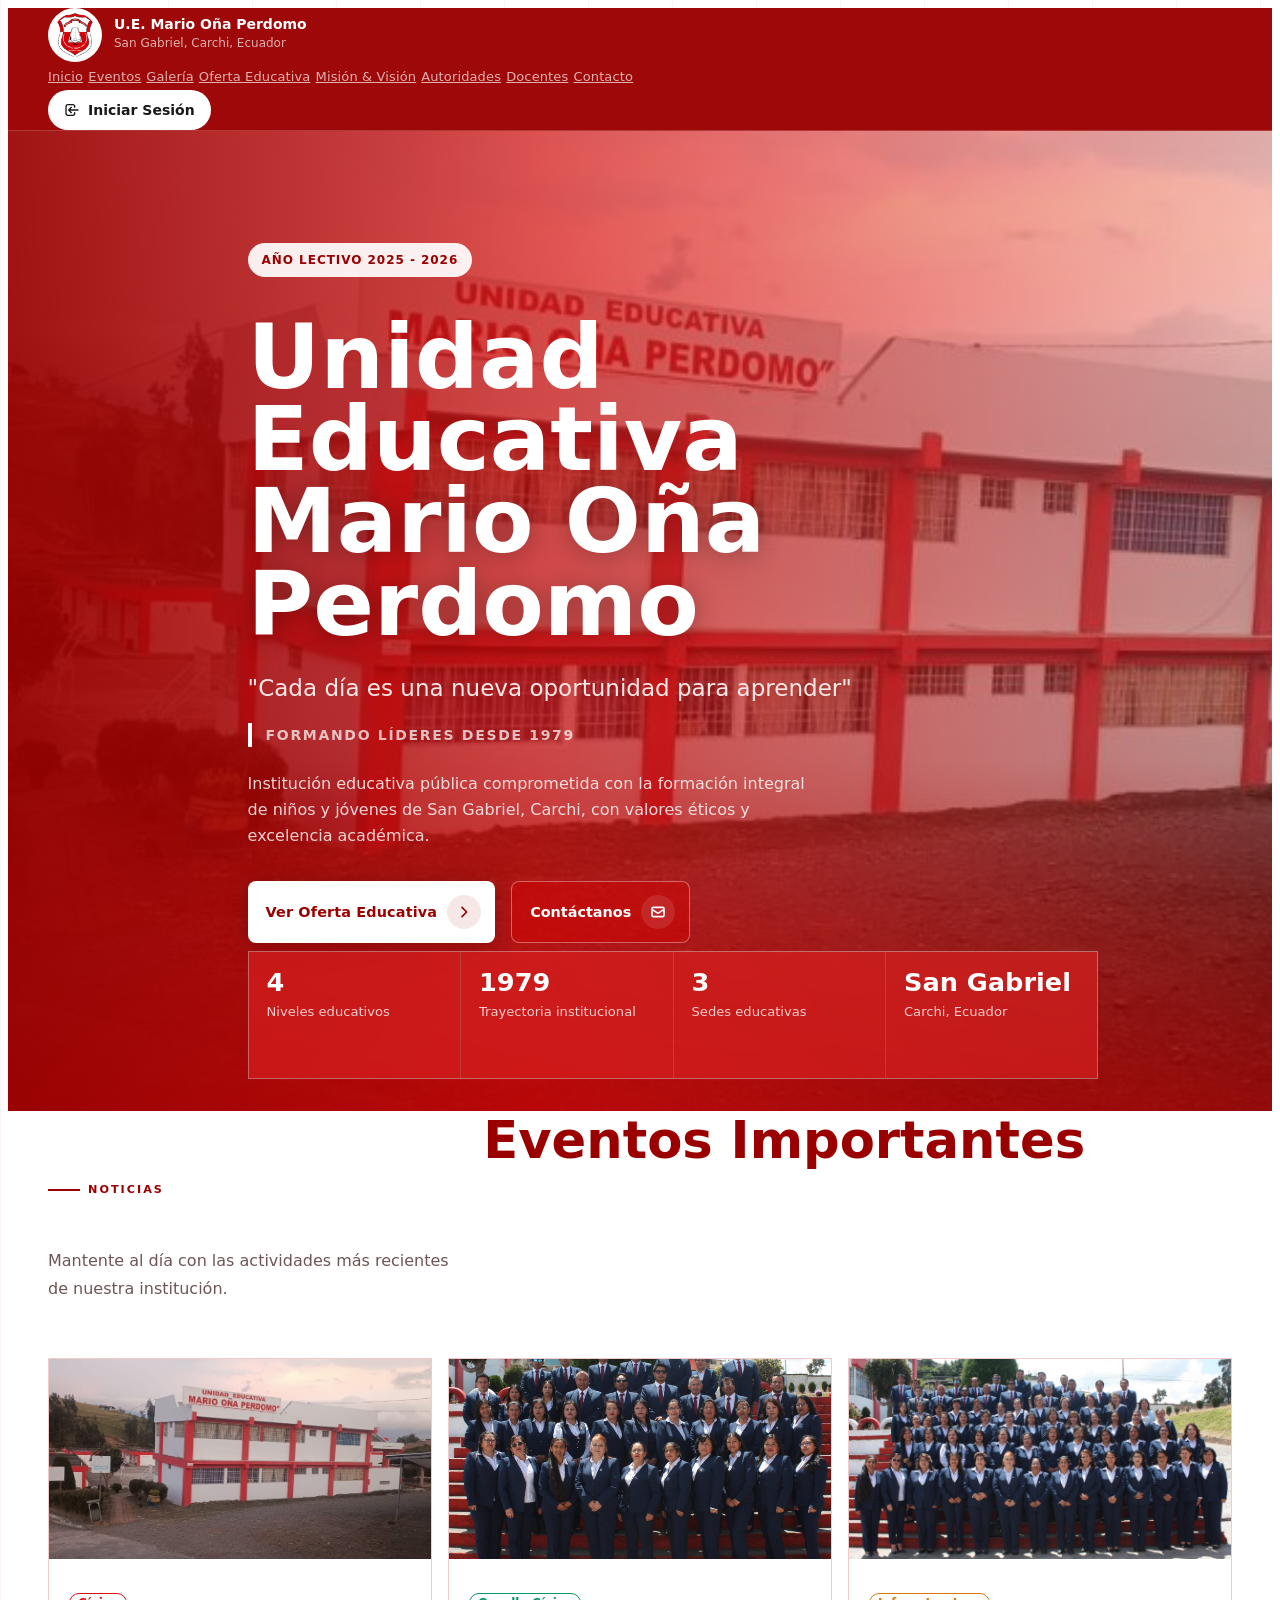
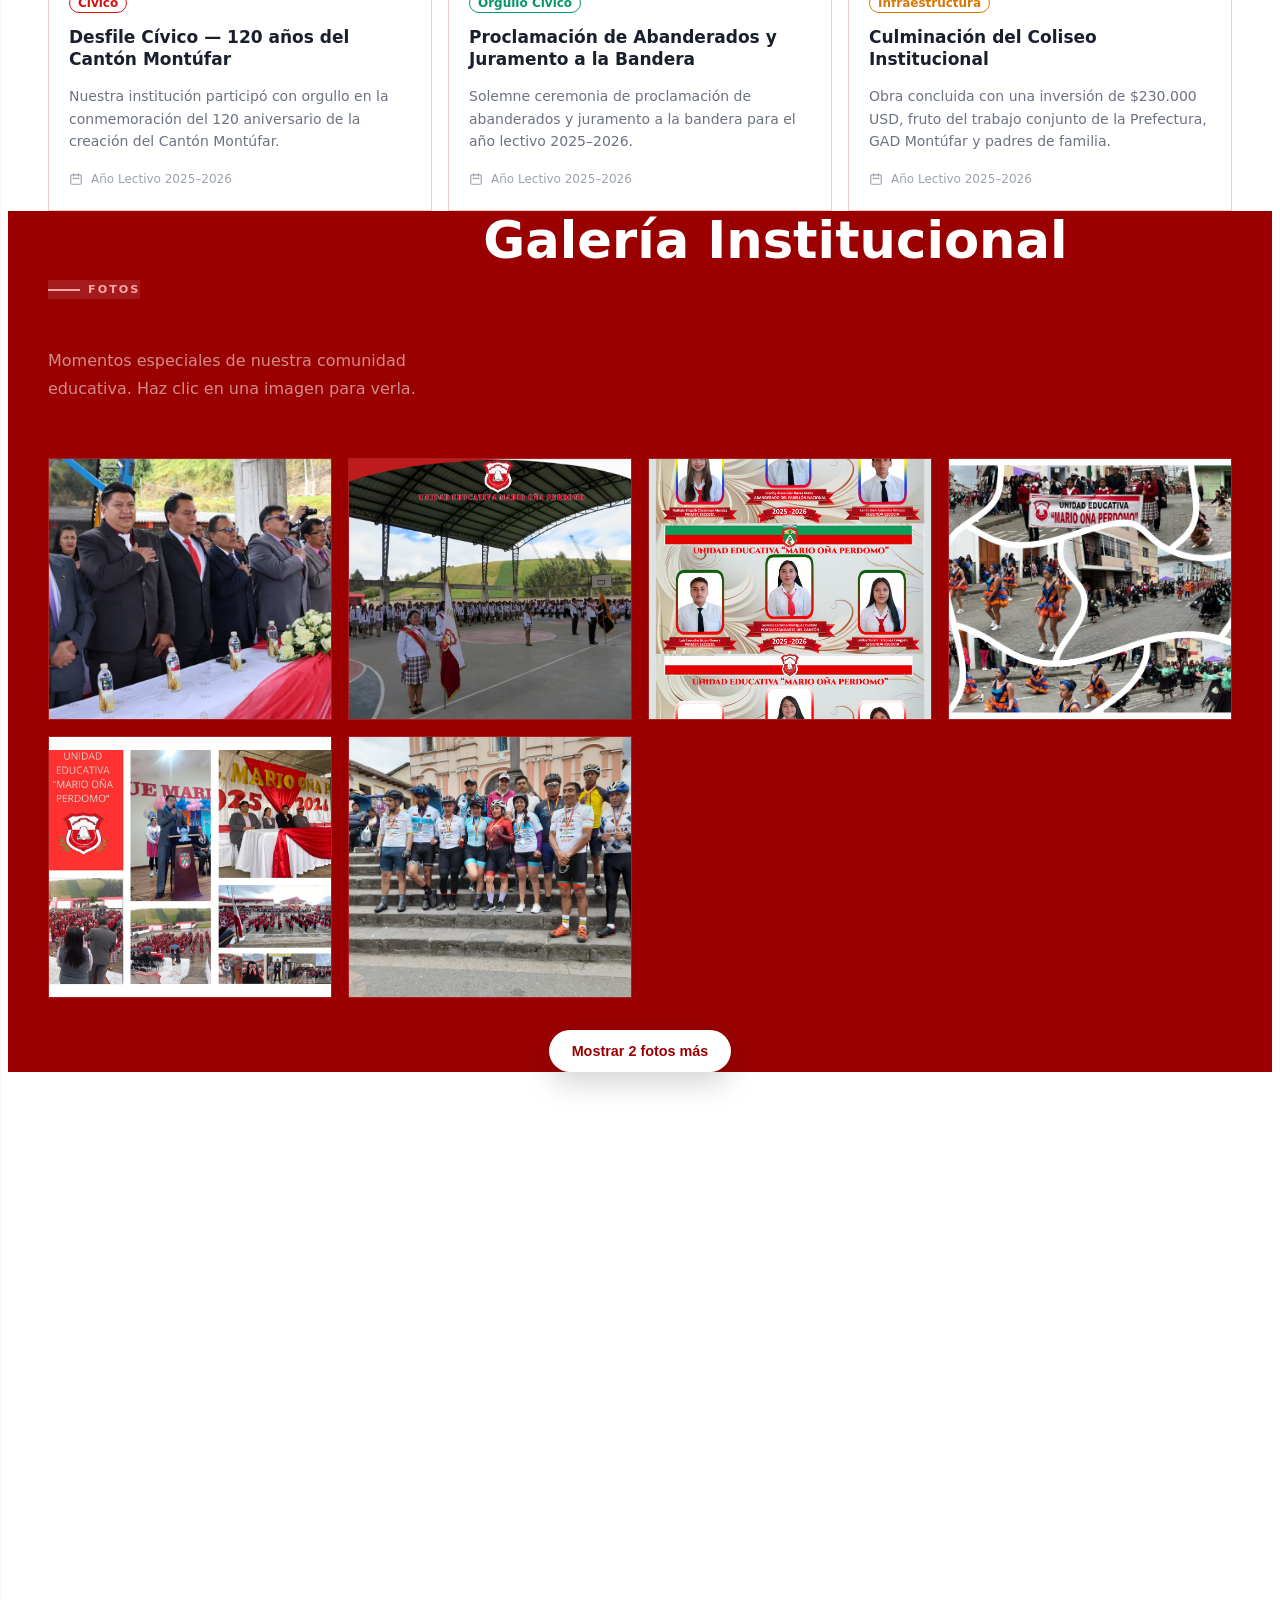
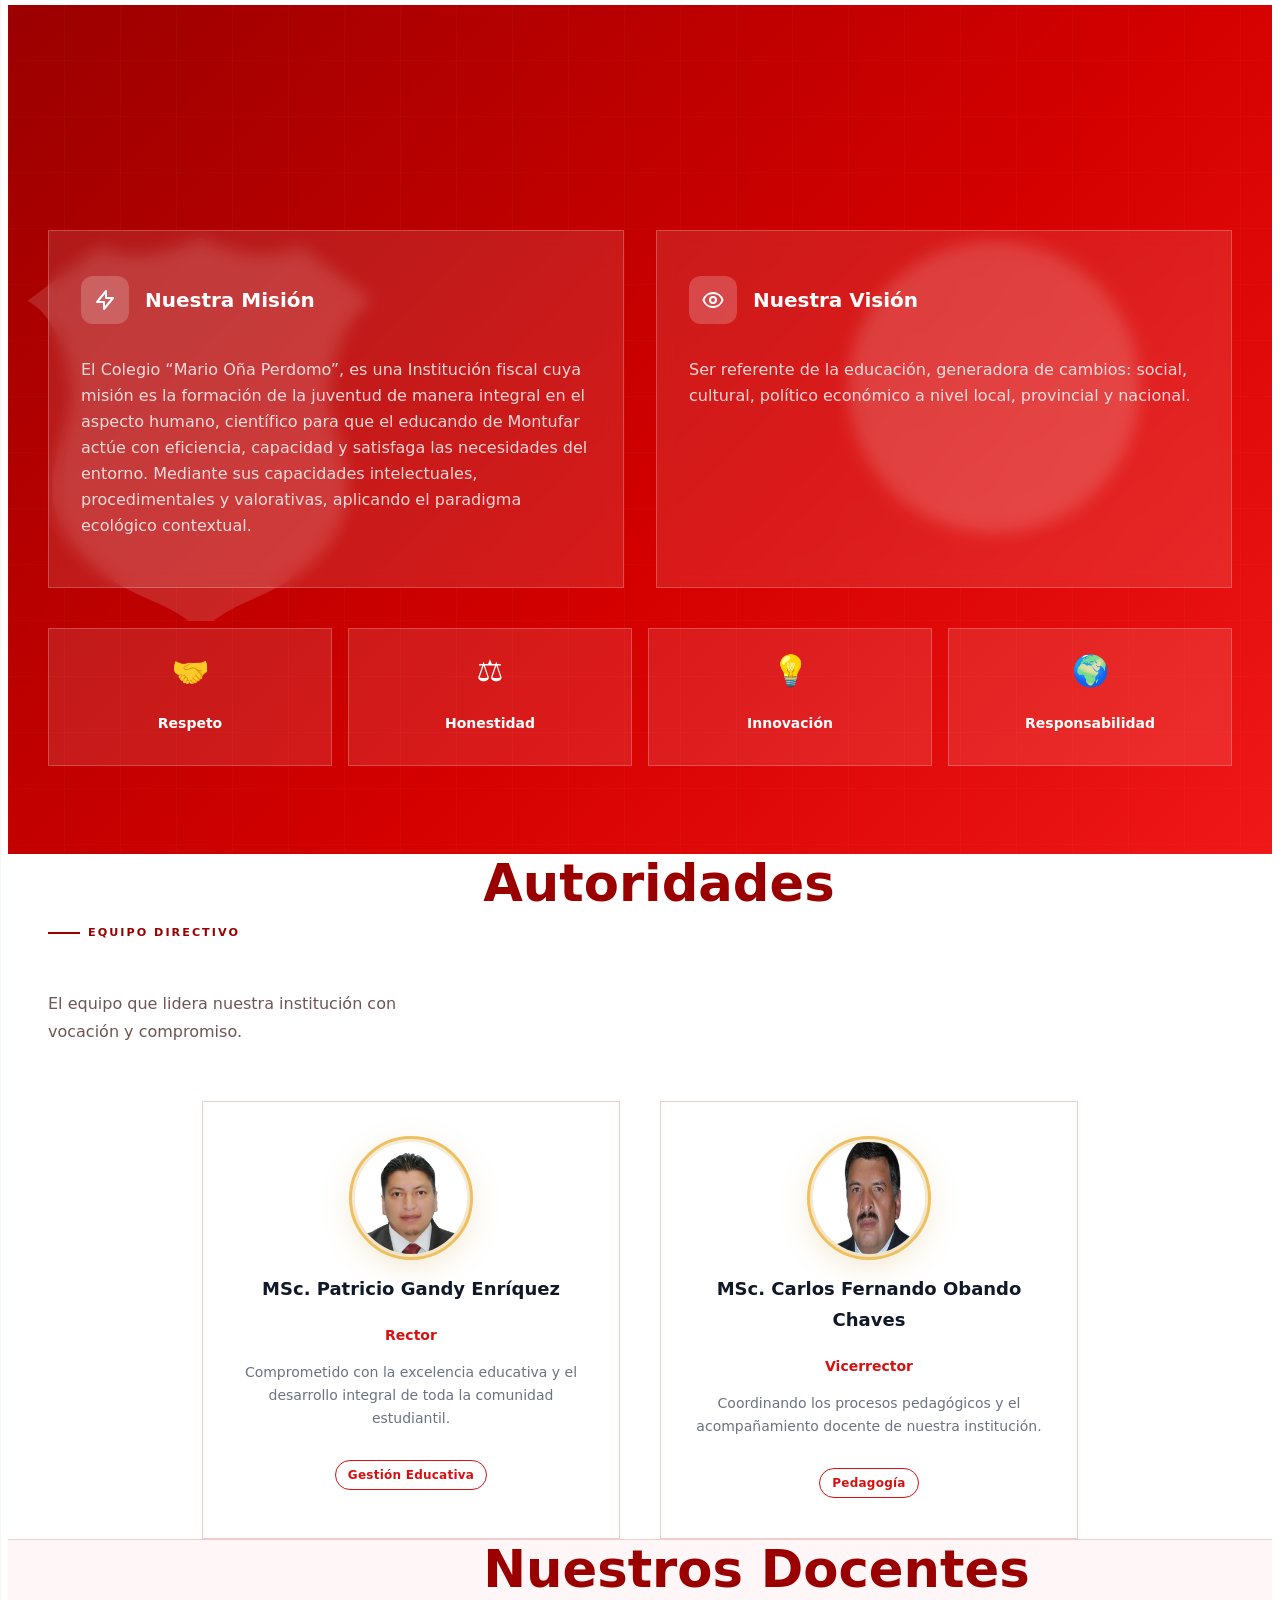
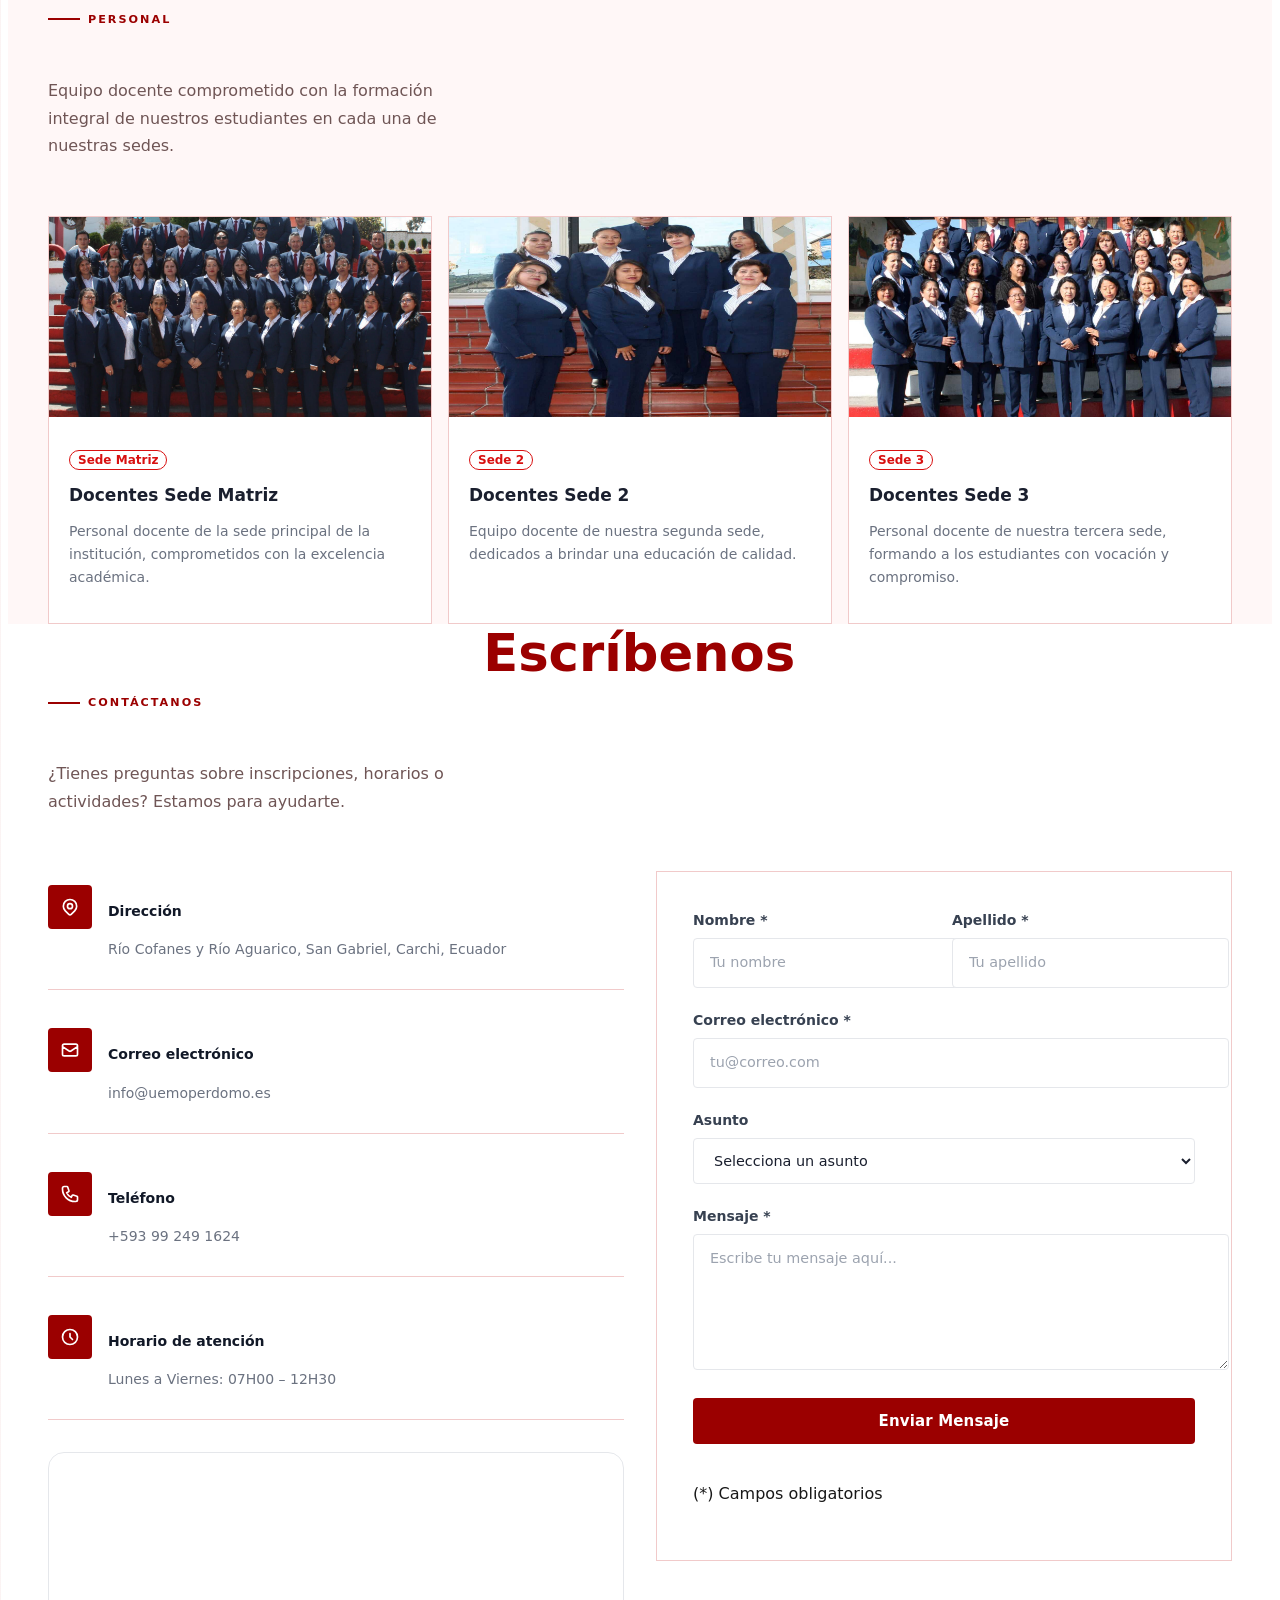
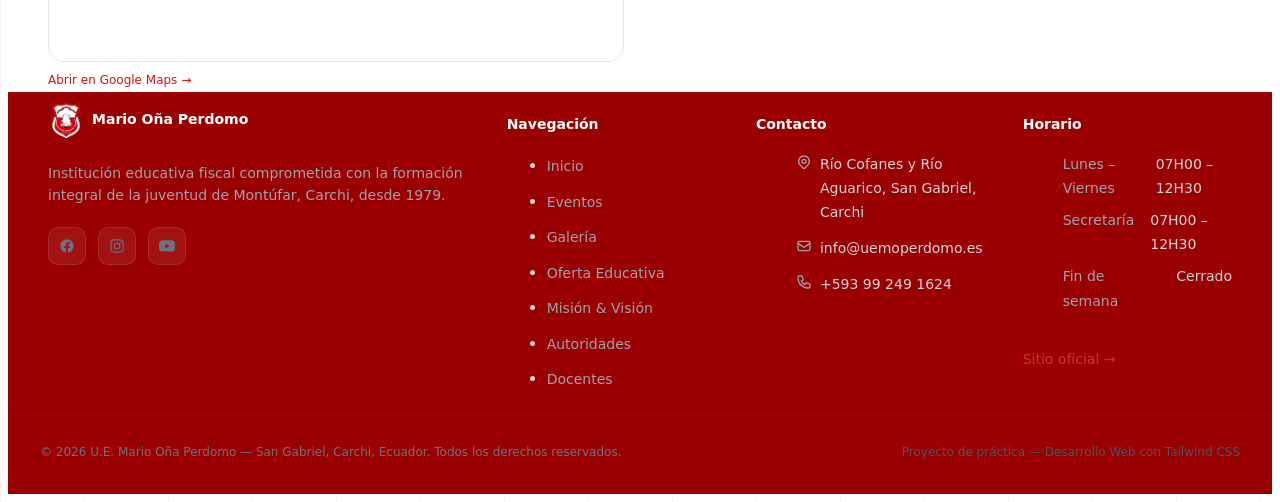
==== commit f763c07a: "ingreso de login admin" ====
--- a/FrontEnd/index.html
+++ b/FrontEnd/index.html
@@ -4,25 +4,27 @@
 <head>
     <meta charset="UTF-8" />
     <meta name="viewport" content="width=device-width, initial-scale=1.0" />
-    <title>U.E. Mario Oña Perdomo — Ibarra, Ecuador</title>
+    <title>U.E. Mario Oña Perdomo — San Gabriel, Carchi, Ecuador</title>
     <meta name="description"
-        content="Unidad Educativa Mario Oña Perdomo — Institución educativa pública de excelencia en Ibarra, Imbabura, Ecuador. Oferta educativa: Inicial, Preparatoria, Educación Básica y Bachillerato." />
+        content="Unidad Educativa Mario Oña Perdomo — Institución educativa pública de excelencia en San Gabriel, Carchi, Ecuador. Oferta educativa: Inicial, Preparatoria, Educación Básica y Bachillerato." />
+    <meta http-equiv="Content-Security-Policy"
+        content="default-src 'self'; script-src 'self' 'unsafe-inline' https://cdn.tailwindcss.com; style-src 'self' 'unsafe-inline' https://fonts.googleapis.com; img-src 'self' data: http: https:; font-src 'self' https://fonts.gstatic.com; frame-src https://maps.google.com; object-src 'none'; base-uri 'self'; form-action 'self';" />
     <meta name="keywords"
-        content="Mario Oña Perdomo, colegio Ibarra, unidad educativa Ibarra, bachillerato Ibarra, educación pública Ecuador, Imbabura" />
+        content="Mario Oña Perdomo, colegio San Gabriel, unidad educativa San Gabriel, bachillerato San Gabriel, educación pública Ecuador, Carchi" />
     <meta name="author" content="U.E. Mario Oña Perdomo" />
     <meta name="robots" content="index, follow" />
     <!-- Open Graph — Facebook, WhatsApp, LinkedIn -->
     <meta property="og:type" content="website" />
     <meta property="og:url" content="https://uemoperdomo.es" />
-    <meta property="og:title" content="U.E. Mario Oña Perdomo — Ibarra, Ecuador" />
+    <meta property="og:title" content="U.E. Mario Oña Perdomo — San Gabriel, Carchi, Ecuador" />
     <meta property="og:description"
-        content="Institución educativa pública comprometida con la formación integral de niños y jóvenes de Ibarra desde 1979." />
+        content="Institución educativa pública comprometida con la formación integral de niños y jóvenes de San Gabriel desde 1979." />
     <meta property="og:image" content="https://uemoperdomo.es/og-image.jpg" />
     <!-- Twitter Card -->
     <meta name="twitter:card" content="summary_large_image" />
-    <meta name="twitter:title" content="U.E. Mario Oña Perdomo — Ibarra, Ecuador" />
+    <meta name="twitter:title" content="U.E. Mario Oña Perdomo — San Gabriel, Carchi, Ecuador" />
     <meta name="twitter:description"
-        content="Institución educativa pública comprometida con la formación integral de niños y jóvenes de Ibarra desde 1979." />
+        content="Institución educativa pública comprometida con la formación integral de niños y jóvenes de San Gabriel desde 1979." />
     <script src="https://cdn.tailwindcss.com"></script>
     <script>
         tailwind.config = {
@@ -62,7 +64,7 @@
     <!-- ============================================================
        NAVBAR
   ============================================================ -->
-    <nav class="bg-white sticky top-0 z-50 border-b border-gray-100" aria-label="Navegación principal">
+    <nav class="sticky top-0 z-50" aria-label="Navegación principal">
         <div class="section-inner">
             <div class="flex items-center justify-between h-16">
 
@@ -71,12 +73,12 @@
                     <img src="images/escudo.png" alt="" class="nav-logo-img" aria-hidden="true" />
                     <div>
                         <span class="nav-logo-name">U.E. Mario Oña Perdomo</span>
-                        <span class="nav-logo-sub">Ibarra, Ecuador</span>
+                        <span class="nav-logo-sub">San Gabriel, Carchi, Ecuador</span>
                     </div>
                 </a>
 
                 <!-- Links desktop -->
-                <div class="hidden md:flex items-center gap-6">
+                <div class="hidden lg:flex items-center gap-6">
                     <a href="#inicio" class="nav-link">Inicio</a>
                     <a href="#eventos" class="nav-link">Eventos</a>
                     <a href="#galeria" class="nav-link">Galería</a>
@@ -88,7 +90,7 @@
                 </div>
 
                 <!-- Botón login -->
-                <a href="#" class="nav-login-btn">
+                <a href="admin.html" class="nav-login-btn">
                     <svg fill="none" stroke="currentColor" viewBox="0 0 24 24">
                         <path stroke-linecap="round" stroke-linejoin="round" stroke-width="2"
                             d="M11 16l-4-4m0 0l4-4m-4 4h14m-5 4v1a3 3 0 01-3 3H6a3 3 0 01-3-3V7a3 3 0 013-3h7a3 3 0 013 3v1" />
@@ -117,7 +119,7 @@
             <a href="#autoridades" class="nav-mobile-link">Autoridades</a>
             <a href="#docentes" class="nav-mobile-link">Docentes</a>
             <a href="#contacto" class="nav-mobile-link">Contacto</a>
-            <a href="#" class="nav-mobile-login">Iniciar Sesión</a>
+            <a href="admin.html" class="nav-mobile-login">Iniciar Sesión</a>
         </div>
     </nav>
 
@@ -136,9 +138,7 @@
 
                     <!-- Texto -->
                     <div class="hero-content">
-                        <span class="hero-badge">
-                            📅 Año Lectivo 2025 – 2026
-                        </span>
+                        <span class="hero-badge">Año Lectivo 2025 - 2026</span>
                         <h1 id="hero-titulo" class="text-display hero-title">
                             Unidad Educativa<br />
                             <span class="text-red-200">Mario Oña Perdomo</span>
@@ -149,7 +149,7 @@
                         <p class="hero-tagline">FORMANDO LÍDERES DESDE 1979</p>
                         <p class="hero-desc">
                             Institución educativa pública comprometida con la formación integral de niños y jóvenes de
-                            Ibarra, Imbabura, con valores éticos y excelencia académica.
+                            San Gabriel, Carchi, con valores éticos y excelencia académica.
                         </p>
                         <div class="hero-actions">
                             <a href="#oferta" class="hero-btn-primary">
@@ -173,92 +173,33 @@
                         </div>
                     </div>
 
-                    <!-- Pilares institucionales -->
-                    <div class="hero-pillars">
-
-                        <div
-                            class="pillar-card">
-                            <div
-                                class="pillar-icon">
-                                <svg fill="none" stroke="currentColor" viewBox="0 0 24 24"
-                                    aria-hidden="true">
-                                    <path stroke-linecap="round" stroke-linejoin="round" stroke-width="2"
-                                        d="M12 14l9-5-9-5-9 5 9 5z" />
-                                    <path stroke-linecap="round" stroke-linejoin="round" stroke-width="2"
-                                        d="M12 14l6.16-3.422a12.083 12.083 0 01.665 6.479A11.952 11.952 0 0012 20.055a11.952 11.952 0 00-6.824-2.998 12.078 12.078 0 01.665-6.479L12 14z" />
-                                </svg>
-                            </div>
-                            <div>
-                                <p class="pillar-title">Excelencia Académica</p>
-                                <p class="pillar-desc">Formación rigurosa en todos los
-                                    niveles educativos.</p>
-                            </div>
-                        </div>
-
-                        <div
-                            class="pillar-card">
-                            <div
-                                class="pillar-icon">
-                                <svg fill="none" stroke="currentColor" viewBox="0 0 24 24"
-                                    aria-hidden="true">
-                                    <path stroke-linecap="round" stroke-linejoin="round" stroke-width="2"
-                                        d="M4.318 6.318a4.5 4.5 0 000 6.364L12 20.364l7.682-7.682a4.5 4.5 0 00-6.364-6.364L12 7.636l-1.318-1.318a4.5 4.5 0 00-6.364 0z" />
-                                </svg>
-                            </div>
-                            <div>
-                                <p class="pillar-title">Educación en Valores</p>
-                                <p class="pillar-desc">Respeto, honestidad y
-                                    responsabilidad como pilares de convivencia.</p>
-                            </div>
-                        </div>
-
-                        <div
-                            class="pillar-card">
-                            <div
-                                class="pillar-icon">
-                                <svg fill="none" stroke="currentColor" viewBox="0 0 24 24"
-                                    aria-hidden="true">
-                                    <path stroke-linecap="round" stroke-linejoin="round" stroke-width="2"
-                                        d="M9.663 17h4.673M12 3v1m6.364 1.636l-.707.707M21 12h-1M4 12H3m3.343-5.657l-.707-.707m2.828 9.9a5 5 0 117.072 0l-.548.547A3.374 3.374 0 0014 18.469V19a2 2 0 11-4 0v-.531c0-.895-.356-1.754-.988-2.386l-.548-.547z" />
-                                </svg>
-                            </div>
-                            <div>
-                                <p class="pillar-title">Innovación Pedagógica</p>
-                                <p class="pillar-desc">Metodologías activas que preparan
-                                    estudiantes para el futuro.</p>
-                            </div>
-                        </div>
-
-                        <div
-                            class="pillar-card">
-                            <div
-                                class="pillar-icon">
-                                <svg fill="none" stroke="currentColor" viewBox="0 0 24 24"
-                                    aria-hidden="true">
-                                    <path stroke-linecap="round" stroke-linejoin="round" stroke-width="2"
-                                        d="M17 20h5v-2a3 3 0 00-5.356-1.857M17 20H7m10 0v-2c0-.656-.126-1.283-.356-1.857M7 20H2v-2a3 3 0 015.356-1.857M7 20v-2c0-.656.126-1.283.356-1.857m0 0a5.002 5.002 0 019.288 0M15 7a3 3 0 11-6 0 3 3 0 016 0z" />
-                                </svg>
-                            </div>
-                            <div>
-                                <p class="pillar-title">Compromiso Comunitario</p>
-                                <p class="pillar-desc">Institución arraigada en Ibarra, al
-                                    servicio de su comunidad.</p>
-                            </div>
-                        </div>
-
-                    </div>
-
+                </div>
+
+                <div class="hero-strip" aria-label="Datos destacados de la institución">
+                    <div>
+                        <strong>4</strong>
+                        <span>Niveles educativos</span>
+                    </div>
+                    <div>
+                        <strong>1979</strong>
+                        <span>Trayectoria institucional</span>
+                    </div>
+                    <div>
+                        <strong>3</strong>
+                        <span>Sedes educativas</span>
+                    </div>
+                    <div>
+                        <strong>San Gabriel</strong>
+                        <span>Carchi, Ecuador</span>
+                    </div>
                 </div>
             </div>
         </section>
 
         <!-- Wave divider: hero → eventos -->
-        <div class="wave-divider" aria-hidden="true">
-            <svg viewBox="0 0 1440 64" xmlns="http://www.w3.org/2000/svg" preserveAspectRatio="none">
-                <path d="M0,32 C240,64 480,0 720,32 C960,64 1200,0 1440,32 L1440,0 L0,0 Z" fill="#D32F2F"
-                    opacity="0.08" />
-                <path d="M0,48 C360,16 720,64 1080,32 C1260,16 1380,40 1440,48 L1440,0 L0,0 Z" fill="#8B1A1A"
-                    opacity="0.05" />
+        <div class="wave-divider" aria-hidden="true" style="background:#C62828;">
+            <svg viewBox="0 0 1440 72" xmlns="http://www.w3.org/2000/svg" preserveAspectRatio="none">
+                <path d="M0,72 L1440,72 L1440,20 C1200,60 960,0 720,30 C480,60 240,8 0,36 Z" fill="#FDFAF5" />
             </svg>
         </div>
 
@@ -276,62 +217,53 @@
 
                 <div id="eventos-grid" class="grid-3col">
 
-                    <div
-                        class="content-card fade-up delay-100">
-                        <img src="images/evento-panoramica.jpg" alt="Acto de Fin de Año Lectivo 2025"
+                    <div class="content-card fade-up delay-100">
+                        <img src="images/evento-panoramica.jpg" alt="Desfile Cívico — 120 años Cantón Montúfar"
                             loading="lazy" />
                         <div class="card-body">
-                            <span
-                                class="badge-rojo">Académico</span>
-                            <h3 class="card-title">Acto de Fin de Año Lectivo 2025</h3>
-                            <p class="card-desc">Celebración del cierre de año con
-                                premiación a los mejores estudiantes y presentaciones culturales.</p>
+                            <span class="badge-rojo">Cívico</span>
+                            <h3 class="card-title">Desfile Cívico — 120 años del Cantón Montúfar</h3>
+                            <p class="card-desc">Nuestra institución participó con orgullo en la conmemoración del 120 aniversario de la creación del Cantón Montúfar.</p>
                             <div class="card-date">
                                 <svg fill="none" stroke="currentColor" viewBox="0 0 24 24">
                                     <path stroke-linecap="round" stroke-linejoin="round" stroke-width="2"
                                         d="M8 7V3m8 4V3m-9 8h10M5 21h14a2 2 0 002-2V7a2 2 0 00-2-2H5a2 2 0 00-2 2v12a2 2 0 002 2z" />
                                 </svg>
-                                15 de Julio, 2025
-                            </div>
-                        </div>
-                    </div>
-
-                    <div
-                        class="content-card fade-up delay-200">
-                        <img src="images/evento-edificio.jpg" alt="Olimpiadas Intercolegiales 2025"
+                                Año Lectivo 2025–2026
+                            </div>
+                        </div>
+                    </div>
+
+                    <div class="content-card fade-up delay-200">
+                        <img src="images/evento-edificio.jpg" alt="Proclamación de Abanderados 2025–2026"
                             loading="lazy" />
                         <div class="card-body">
-                            <span
-                                class="badge-emerald">Deportivo</span>
-                            <h3 class="card-title">Olimpiadas Intercolegiales 2025</h3>
-                            <p class="card-desc">Competencias atléticas entre instituciones
-                                educativas del cantón Ibarra en múltiples disciplinas deportivas.</p>
+                            <span class="badge-emerald">Orgullo Cívico</span>
+                            <h3 class="card-title">Proclamación de Abanderados y Juramento a la Bandera</h3>
+                            <p class="card-desc">Solemne ceremonia de proclamación de abanderados y juramento a la bandera para el año lectivo 2025–2026.</p>
                             <div class="card-date">
                                 <svg fill="none" stroke="currentColor" viewBox="0 0 24 24">
                                     <path stroke-linecap="round" stroke-linejoin="round" stroke-width="2"
                                         d="M8 7V3m8 4V3m-9 8h10M5 21h14a2 2 0 002-2V7a2 2 0 00-2-2H5a2 2 0 00-2 2v12a2 2 0 002 2z" />
                                 </svg>
-                                22 de Agosto, 2025
-                            </div>
-                        </div>
-                    </div>
-
-                    <div
-                        class="content-card fade-up delay-300">
-                        <img src="images/evento-especial.jpg" alt="Feria de Ciencias e Innovación"
+                                Año Lectivo 2025–2026
+                            </div>
+                        </div>
+                    </div>
+
+                    <div class="content-card fade-up delay-300">
+                        <img src="images/evento-especial.jpg" alt="Culminación del Coliseo Institucional"
                             loading="lazy" />
                         <div class="card-body">
-                            <span
-                                class="badge-amber">Cultural</span>
-                            <h3 class="card-title">Feria de Ciencias e Innovación</h3>
-                            <p class="card-desc">Exposición de proyectos científicos y
-                                tecnológicos desarrollados por estudiantes de todos los niveles.</p>
+                            <span class="badge-amber">Infraestructura</span>
+                            <h3 class="card-title">Culminación del Coliseo Institucional</h3>
+                            <p class="card-desc">Obra concluida con una inversión de $230.000 USD, fruto del trabajo conjunto de la Prefectura, GAD Montúfar y padres de familia.</p>
                             <div class="card-date">
                                 <svg fill="none" stroke="currentColor" viewBox="0 0 24 24">
                                     <path stroke-linecap="round" stroke-linejoin="round" stroke-width="2"
                                         d="M8 7V3m8 4V3m-9 8h10M5 21h14a2 2 0 002-2V7a2 2 0 00-2-2H5a2 2 0 00-2 2v12a2 2 0 002 2z" />
                                 </svg>
-                                10 de Septiembre, 2025
+                                Año Lectivo 2025–2026
                             </div>
                         </div>
                     </div>
@@ -355,7 +287,7 @@
 
                 <div id="galeria-grid" class="gallery-grid" role="list">
 
-                    <div class="gallery-item fade-up delay-100" role="listitem" data-caption="Acto de graduación 2024"
+                    <div class="gallery-item fade-up delay-100" data-caption="Acto de graduación 2024"
                         tabindex="0" role="button" aria-label="Ver imagen: Acto de graduación 2024">
                         <img src="images/galeria-1.jpg" alt="Acto de graduación 2024"                             loading="lazy" />
                         <div class="gallery-overlay" aria-hidden="true">
@@ -449,6 +381,12 @@
                         </div>
                     </div>
 
+                </div>
+
+                <div class="gallery-more-wrap">
+                    <button id="gallery-more-btn" class="gallery-more-btn" type="button" hidden>
+                        Mostrar más fotos
+                    </button>
                 </div>
             </div>
         </section>
@@ -629,13 +567,11 @@
                             <img src="images/vicerrector.jpg" alt="MSc. Carlos Fernando Obando Chaves"
                                 />
                         </div>
-                        <h3 class="authority-name">MSc. Carlos Fernando Obando</h3>
+                        <h3 class="authority-name">MSc. Carlos Fernando Obando Chaves</h3>
                         <p class="authority-role">Vicerrector</p>
                         <p class="authority-bio">Coordinando los procesos pedagógicos y el
                             acompañamiento docente de nuestra institución.</p>
-                        <div class="mt-4">
-                            <span
-                                class="role-badge">Pedagogía</span>
+                        <span class="role-badge">Pedagogía</span>
                     </div>
 
                 </div>
@@ -727,7 +663,7 @@
                                 </div>
                                 <div>
                                     <p class="contact-label">Dirección</p>
-                                    <p class="contact-value">Río Cofanes y Río Aguarico, Ibarra, Imbabura
+                                    <p class="contact-value">Río Cofanes y Río Aguarico, San Gabriel, Carchi, Ecuador
                                     </p>
                                 </div>
                             </div>
@@ -770,7 +706,7 @@
                                 </div>
                                 <div>
                                     <p class="contact-label">Horario de atención</p>
-                                    <p class="contact-value">Lunes a Viernes: 07:00 – 12:30</p>
+                                    <p class="contact-value">Lunes a Viernes: 07H00 – 12H30</p>
                                 </div>
                             </div>
                         </div>
@@ -781,7 +717,7 @@
                                 src="https://maps.google.com/maps?q=0.5918369859358804,-77.82595415949582&z=17&output=embed"
                                 width="100%" height="100%" style="border:0;" allowfullscreen="" loading="lazy"
                                 referrerpolicy="no-referrer-when-downgrade"
-                                title="Ubicación U.E. Mario Oña Perdomo — Río Cofanes y Río Aguarico, Ibarra"></iframe>
+                                title="Ubicación U.E. Mario Oña Perdomo — Río Cofanes y Río Aguarico, San Gabriel, Carchi"></iframe>
                         </div>
                         <a href="https://maps.app.goo.gl/WaLZVtpGyFx7cPSbA" target="_blank" rel="noopener"
                             class="contact-map-link">
@@ -870,7 +806,7 @@
                             <img src="images/escudo.png" alt="" class="footer-logo-img" aria-hidden="true" />
                             <p class="footer-brand-name">Mario Oña Perdomo</p>
                         </div>
-                        <p class="footer-brand-desc">Institución educativa pública comprometida con la formación integral de niños y jóvenes de Ibarra desde 1979.</p>
+                        <p class="footer-brand-desc">Institución educativa fiscal comprometida con la formación integral de la juventud de Montúfar, Carchi, desde 1979.</p>
                         <!-- Redes sociales -->
                         <div class="footer-social">
                             <a href="#" aria-label="Facebook de U.E. Mario Oña Perdomo"
@@ -931,7 +867,7 @@
                                     <path stroke-linecap="round" stroke-linejoin="round" stroke-width="2"
                                         d="M15 11a3 3 0 11-6 0 3 3 0 016 0z" />
                                 </svg>
-                                <span>Río Cofanes y Río Aguarico, Ibarra</span>
+                                <span>Río Cofanes y Río Aguarico, San Gabriel, Carchi</span>
                             </li>
                             <li class="footer-contact-item">
                                 <svg fill="none" stroke="currentColor" viewBox="0 0 24 24">
@@ -955,11 +891,11 @@
                         <ul class="footer-schedule-list">
                             <li class="footer-schedule-item">
                                 <span>Lunes – Viernes</span>
-                                <span class="footer-schedule-time">7:00 – 14:00</span>
+                                <span class="footer-schedule-time">07H00 – 12H30</span>
                             </li>
                             <li class="footer-schedule-item">
                                 <span>Secretaría</span>
-                                <span class="footer-schedule-time">8:00 – 13:00</span>
+                                <span class="footer-schedule-time">07H00 – 12H30</span>
                             </li>
                             <li class="footer-schedule-item">
                                 <span>Fin de semana</span>
@@ -977,7 +913,7 @@
 
             <div class="footer-bottom">
                 <div class="footer-bottom-inner">
-                    <p class="footer-copyright">© <span id="year"></span> U.E. Mario Oña Perdomo — Ibarra, Ecuador. Todos los derechos reservados.</p>
+                    <p class="footer-copyright">© <span id="year"></span> U.E. Mario Oña Perdomo — San Gabriel, Carchi, Ecuador. Todos los derechos reservados.</p>
                     <p class="footer-tagline">Proyecto de práctica — Desarrollo Web con Tailwind CSS</p>
                 </div>
             </div>
@@ -1003,13 +939,27 @@
                 function esc(s) {
                     return s ? s.replace(/&/g, '&amp;').replace(/</g, '&lt;').replace(/>/g, '&gt;').replace(/"/g, '&quot;') : '';
                 }
+                function safeImageSrc(src) {
+                    var value = String(src || '').trim();
+                    if (!value) return '';
+                    if (/^data:image\/(png|jpe?g|webp|gif);base64,/i.test(value)) return value;
+                    try {
+                        var url = new URL(value, location.href);
+                        return (url.protocol === 'https:' || url.protocol === 'http:') ? value : '';
+                    } catch (e) {
+                        return '';
+                    }
+                }
 
                 /* --- Galería dinámica --- */
                 try {
                     var gItems = JSON.parse(localStorage.getItem('gallery_items') || '[]');
                     var gGrid = document.getElementById('galeria-grid');
                     if (gGrid && gItems.length) {
+                        var galleryFragment = document.createDocumentFragment();
                         gItems.forEach(function (item) {
+                            var galleryImage = safeImageSrc(item.url);
+                            if (!galleryImage) return;
                             var div = document.createElement('div');
                             div.className = 'gallery-item fade-up';
                             div.setAttribute('tabindex', '0');
@@ -1017,13 +967,14 @@
                             div.setAttribute('aria-label', 'Ver imagen: ' + esc(item.caption));
                             div.setAttribute('data-caption', esc(item.caption));
                             div.innerHTML =
-                                '<img src="' + esc(item.url) + '" alt="' + esc(item.caption) + '" class="rounded-xl" loading="lazy" />' +
+                                '<img src="' + esc(galleryImage) + '" alt="' + esc(item.caption) + '" class="rounded-xl" loading="lazy" />' +
                                 '<div class="gallery-overlay" aria-hidden="true">' +
                                 '<svg class="w-8 h-8 text-white" fill="none" stroke="currentColor" viewBox="0 0 24 24">' +
                                 '<path stroke-linecap="round" stroke-linejoin="round" stroke-width="2" d="M21 21l-6-6m2-5a7 7 0 11-14 0 7 7 0 0114 0zM10 7v3m0 0v3m0-3h3m-3 0H7"/>' +
                                 '</svg></div>';
-                            gGrid.appendChild(div);
+                            galleryFragment.appendChild(div);
                         });
+                        gGrid.insertBefore(galleryFragment, gGrid.firstChild);
                     }
                 } catch (e) { }
 
@@ -1032,9 +983,17 @@
                     var eItems = JSON.parse(localStorage.getItem('event_items') || '[]');
                     var eGrid = document.getElementById('eventos-grid');
                     if (eGrid && eItems.length) {
+                        eItems = eItems
+                            .filter(function (item) { return item.publicado !== false; })
+                            .sort(function (a, b) {
+                                return String(b.fecha || b.createdAt || '').localeCompare(String(a.fecha || a.createdAt || ''));
+                            });
+
+                        var eventFragment = document.createDocumentFragment();
                         eItems.forEach(function (item) {
-                            var imgBlock = item.imagen
-                                ? '<img src="' + esc(item.imagen) + '" alt="' + esc(item.titulo) + '" class="w-full h-40 object-cover" />'
+                            var eventImage = safeImageSrc(item.imagen);
+                            var imgBlock = eventImage
+                                ? '<img src="' + esc(eventImage) + '" alt="' + esc(item.titulo) + '" class="w-full h-40 object-cover" />'
                                 : '<div class="bg-gradient-to-br from-rojo-600 to-rojo-800 h-40 flex items-center justify-center">' +
                                 '<svg class="w-14 h-14 text-white/40" fill="none" stroke="currentColor" viewBox="0 0 24 24">' +
                                 '<path stroke-linecap="round" stroke-linejoin="round" stroke-width="1.5" d="M8 7V3m8 4V3m-9 8h10M5 21h14a2 2 0 002-2V7a2 2 0 00-2-2H5a2 2 0 00-2 2v12a2 2 0 002 2z"/>' +
@@ -1047,22 +1006,26 @@
                                     fechaStr = d.toLocaleDateString('es-EC', { day: 'numeric', month: 'long', year: 'numeric' });
                                 } catch (e) { fechaStr = item.fecha; }
                             }
+                            var meta = fechaStr;
+                            if (item.hora) meta += (meta ? ' · ' : '') + item.hora;
+                            if (item.lugar) meta += (meta ? ' · ' : '') + esc(item.lugar);
 
                             var card = document.createElement('div');
                             card.className = 'content-card fade-up';
                             card.innerHTML =
                                 imgBlock +
                                 '<div class="p-5">' +
-                                '<span class="badge-rojo">Evento</span>' +
+                                '<span class="badge-rojo">' + esc(item.categoria || 'Evento') + '</span>' +
                                 '<h3 class="card-title">' + esc(item.titulo) + '</h3>' +
                                 '<p class="text-gray-500 text-sm leading-relaxed">' + esc(item.descripcion) + '</p>' +
-                                (fechaStr ? '<div class="card-date">' +
+                                (meta ? '<div class="card-date">' +
                                     '<svg class="w-3.5 h-3.5" fill="none" stroke="currentColor" viewBox="0 0 24 24">' +
                                     '<path stroke-linecap="round" stroke-linejoin="round" stroke-width="2" d="M8 7V3m8 4V3m-9 8h10M5 21h14a2 2 0 002-2V7a2 2 0 00-2-2H5a2 2 0 00-2 2v12a2 2 0 002 2z"/>' +
-                                    '</svg>' + fechaStr + '</div>' : '') +
+                                    '</svg>' + meta + '</div>' : '') +
                                 '</div>';
-                            eGrid.appendChild(card);
+                            eventFragment.appendChild(card);
                         });
+                        eGrid.insertBefore(eventFragment, eGrid.firstChild);
                     }
                 } catch (e) { }
             })();
@@ -1071,4 +1034,4 @@
     <script src="js/main.js"></script>
 </body>
 
-</html>+</html>
--- a/FrontEnd/css/styles.css
+++ b/FrontEnd/css/styles.css
@@ -4,24 +4,36 @@
 
 /* ---------- Variables de diseño ---------- */
 :root {
-  /* Colores */
-  --rojo:        #B22222;
-  --rojo-oscuro: #8B1A1A;
+  /* Institucional */
+  --rojo:        #d81010;
+  --rojo-oscuro: #d51111;
   --rojo-claro:  #D32F2F;
   --rojo-suave:  #FDECEA;
-  --dorado:      #E8A020;
-  --gris-texto:  #1F2937;
+
+  /* Cálidos — tonos crema/marfil */
+  --crema:       #FDFAF5;
+  --crema-borde: #EDE5D0;
+
+  /* Oscuros — navy profundo */
+  --marino:      #0C1223;
+  --marino-card: #161F35;
+
+  /* Dorado — acento institucional */
+  --dorado:      #C9901A;
+  --dorado-claro: #F0C060;
+
+  --gris-texto:  #1A1F2E;
   --gris-medio:  #6B7280;
   --gris-fondo:  #F9FAFB;
 
-  /* Escala tipográfica — 4 niveles */
-  --text-display: clamp(2.4rem, 5vw, 3.2rem);
-  --text-h1:      clamp(1.9rem, 4vw, 2.75rem);
-  --text-h2:      clamp(1.55rem, 2.5vw, 1.875rem);
+  /* Escala tipográfica */
+  --text-display: clamp(2.6rem, 5.5vw, 3.6rem);
+  --text-h1:      clamp(2rem, 4vw, 2.9rem);
+  --text-h2:      clamp(1.6rem, 2.8vw, 2.1rem);
   --text-h3:      1.0625rem;
-  --lh-tight:     1.15;
-  --lh-heading:   1.3;
-  --lh-body:      1.7;
+  --lh-tight:     1.12;
+  --lh-heading:   1.28;
+  --lh-body:      1.72;
 
   /* Espaciado base-8 */
   --space-xs:  8px;
@@ -31,10 +43,11 @@
   --space-xl:  80px;
   --space-2xl: 120px;
 
-  /* Sombras — difusas y airy */
-  --shadow-card:       0 1px 2px rgba(0,0,0,0.04), 0 4px 16px rgba(0,0,0,0.06), 0 1px 0 rgba(0,0,0,0.03);
-  --shadow-card-hover: 0 12px 40px rgba(178,34,34,0.13), 0 2px 8px rgba(0,0,0,0.05), inset 4px 0 0 var(--rojo);
-  --shadow-elevated:   0 24px 64px rgba(0,0,0,0.10), 0 4px 16px rgba(0,0,0,0.06);
+  /* Sombras premium */
+  --shadow-card:       0 1px 3px rgba(0,0,0,0.05), 0 8px 28px rgba(0,0,0,0.07);
+  --shadow-card-hover: 0 20px 60px rgba(140,20,20,0.18), 0 4px 16px rgba(0,0,0,0.09);
+  --shadow-elevated:   0 32px 80px rgba(0,0,0,0.13), 0 8px 24px rgba(0,0,0,0.07);
+  --shadow-gold:       0 8px 32px rgba(201,144,26,0.25);
 
   /* Curvas de animación */
   --ease-spring:    cubic-bezier(0.34, 1.56, 0.64, 1);
@@ -118,7 +131,7 @@
   font-size: var(--text-display);
   font-weight: 900;
   line-height: var(--lh-tight);
-  letter-spacing: -0.035em;
+  letter-spacing: 0;
 }
 
 /* Nivel 2 – H2 de sección */
@@ -131,8 +144,8 @@
   font-size: var(--text-h2);
   font-weight: 900;
   line-height: var(--lh-heading);
-  letter-spacing: -0.025em;
-  color: #0A0A0A;
+  letter-spacing: 0;
+  color: var(--gris-texto);
   margin-top: 4px;
 }
 
@@ -147,10 +160,10 @@
 /* Nivel 3 – H3 de card */
 .card-title {
   font-size: var(--text-h3);
-  font-weight: 700;
+  font-weight: 800;
   line-height: var(--lh-heading);
-  letter-spacing: -0.01em;
-  color: #111827;
+  letter-spacing: 0;
+  color: var(--gris-texto);
   margin-top: 12px;
   margin-bottom: 8px;
 }
@@ -170,9 +183,11 @@
 
 .content-card img {
   width: 100%;
-  height: 160px;
+  height: 200px;
   object-fit: cover;
-}
+  transition: transform 0.5s var(--ease-smooth);
+}
+.content-card:hover img { transform: scale(1.04); }
 
 .oferta-grid { display: grid; gap: 1.5rem; }
 @media (min-width: 640px) {
@@ -226,6 +241,10 @@
    ============================================================ */
 nav {
   border-top: 3px solid var(--rojo);
+  backdrop-filter: blur(16px) saturate(180%);
+  -webkit-backdrop-filter: blur(16px) saturate(180%);
+  background: rgba(255,255,255,0.92) !important;
+  box-shadow: 0 1px 0 rgba(0,0,0,0.06), 0 8px 32px rgba(0,0,0,0.06);
 }
 
 .nav-logo {
@@ -282,7 +301,7 @@
 .nav-login-btn {
   display: none;
 }
-@media (min-width: 768px) {
+@media (min-width: 1024px) {
   .nav-login-btn {
     display: inline-flex;
     align-items: center;
@@ -319,7 +338,7 @@
   background: var(--rojo-suave);
 }
 .hamburger-btn svg { width: 24px; height: 24px; }
-@media (min-width: 768px) {
+@media (min-width: 1024px) {
   .hamburger-btn { display: none; }
 }
 
@@ -327,22 +346,25 @@
    HERO — Textura + botones diferenciados
    ============================================================ */
 .hero-bg {
-  background: linear-gradient(135deg, #7A0000 0%, var(--rojo) 55%, var(--rojo-claro) 100%);
+  background:
+    radial-gradient(ellipse 90% 120% at 110% 50%, rgba(220,80,80,0.22) 0%, transparent 60%),
+    radial-gradient(ellipse 70% 100% at -10% 60%, rgba(60,0,0,0.55) 0%, transparent 65%),
+    linear-gradient(145deg, #3D0000 0%, #700000 30%, #A01818 60%, #C62828 100%);
   position: relative;
-  min-height: 88vh;
+  min-height: 92vh;
   display: flex;
   align-items: center;
   overflow: hidden;
 }
 
-/* Textura de puntos CSS-only (sin imagen) */
 .hero-bg::before {
   content: '';
   position: absolute;
   inset: 0;
   background-image:
-    radial-gradient(circle, rgba(255,255,255,0.07) 1px, transparent 1px);
-  background-size: 28px 28px;
+    linear-gradient(rgba(255,255,255,0.035) 1px, transparent 1px),
+    linear-gradient(90deg, rgba(255,255,255,0.035) 1px, transparent 1px);
+  background-size: 48px 48px;
   pointer-events: none;
   z-index: 1;
 }
@@ -417,30 +439,36 @@
 .section-eyebrow {
   display: inline-flex;
   align-items: center;
-  gap: 10px;
+  gap: 8px;
   color: var(--rojo);
-  font-size: 0.72rem;
+  font-size: 0.7rem;
   font-weight: 700;
-  letter-spacing: 0.14em;
+  letter-spacing: 0.16em;
   text-transform: uppercase;
-  margin-bottom: 6px;
+  margin-bottom: 8px;
+  background: var(--rojo-suave);
+  padding: 4px 14px 4px 10px;
+  border-radius: 100px;
+  border: 1px solid rgba(178,34,34,0.12);
 }
 .section-eyebrow::before {
   content: '';
   display: block;
-  width: 24px;
-  height: 2.5px;
+  width: 5px;
+  height: 5px;
   background: var(--rojo);
-  border-radius: 2px;
+  border-radius: 50%;
   flex-shrink: 0;
 }
 
 /* Variante para fondos oscuros (sección roja) */
 .section-eyebrow--light {
-  color: rgba(255, 255, 255, 0.75);
+  color: rgba(255,255,255,0.9);
+  background: rgba(255,255,255,0.12);
+  border-color: rgba(255,255,255,0.2);
 }
 .section-eyebrow--light::before {
-  background: rgba(255, 255, 255, 0.6);
+  background: rgba(255,255,255,0.8);
 }
 
 /* ============================================================
@@ -448,12 +476,12 @@
    ============================================================ */
 .card-hover {
   transition:
-    transform 0.3s var(--ease-spring),
-    box-shadow 0.3s var(--ease-smooth);
+    transform 0.35s var(--ease-spring),
+    box-shadow 0.35s var(--ease-smooth);
   box-shadow: var(--shadow-card);
 }
 .card-hover:hover {
-  transform: translateY(-5px);
+  transform: translateY(-6px);
   box-shadow: var(--shadow-card-hover);
 }
 
@@ -475,42 +503,42 @@
 .gallery-item {
   cursor: pointer;
   overflow: hidden;
-  border-radius: 12px;
+  border-radius: 16px;
   position: relative;
-  box-shadow: var(--shadow-card);
-  transition: box-shadow 0.3s var(--ease-smooth), transform 0.3s var(--ease-spring);
+  transition: box-shadow 0.35s var(--ease-smooth), transform 0.35s var(--ease-spring);
+  box-shadow: 0 4px 20px rgba(0,0,0,0.3);
 }
 .gallery-item:hover {
-  box-shadow: var(--shadow-elevated);
-  transform: scale(1.02);
+  box-shadow: 0 16px 48px rgba(0,0,0,0.5);
+  transform: scale(1.03);
 }
 .gallery-item img,
 .gallery-item .gallery-placeholder {
   width: 100%;
-  height: 200px;
+  height: 210px;
   object-fit: cover;
-  transition: transform 0.5s var(--ease-smooth);
+  transition: transform 0.6s var(--ease-smooth);
   display: flex;
   align-items: center;
   justify-content: center;
 }
 .gallery-item:hover img,
 .gallery-item:hover .gallery-placeholder {
-  transform: scale(1.06);
+  transform: scale(1.08);
 }
 .gallery-overlay {
   position: absolute;
   inset: 0;
-  background: linear-gradient(135deg, rgba(178,34,34,0.7) 0%, rgba(110,20,20,0.8) 100%);
+  background: linear-gradient(160deg, rgba(180,30,30,0.75) 0%, rgba(60,0,0,0.9) 100%);
   opacity: 0;
   display: flex;
   align-items: center;
   justify-content: center;
   transition: opacity 0.35s var(--ease-smooth);
-  border-radius: 12px;
+  border-radius: 16px;
 }
 .gallery-item:hover .gallery-overlay { opacity: 1; }
-.gallery-overlay svg { width: 32px; height: 32px; color: white; }
+.gallery-overlay svg { width: 36px; height: 36px; color: white; }
 
 /* ============================================================
    SECCIÓN MISIÓN/VISIÓN — Patrón diagonal CSS-only
@@ -518,9 +546,11 @@
 .mision-section {
   position: relative;
   overflow: hidden;
-  padding-top: 5rem;
-  padding-bottom: 5rem;
-  background: var(--rojo-oscuro);
+  padding-top: 5.5rem;
+  padding-bottom: 5.5rem;
+  background:
+    radial-gradient(ellipse 100% 140% at 100% 50%, rgba(178,34,34,0.4) 0%, transparent 60%),
+    linear-gradient(145deg, #3D0000 0%, #6E1414 40%, #8B1A1A 100%);
   color: white;
 }
 .mision-section::before {
@@ -528,11 +558,11 @@
   position: absolute;
   inset: 0;
   background-image: repeating-linear-gradient(
-    -55deg,
+    -50deg,
     transparent,
-    transparent 24px,
-    rgba(255, 255, 255, 0.03) 24px,
-    rgba(255, 255, 255, 0.03) 48px
+    transparent 30px,
+    rgba(255, 255, 255, 0.025) 30px,
+    rgba(255, 255, 255, 0.025) 60px
   );
   pointer-events: none;
   z-index: 0;
@@ -546,10 +576,11 @@
 .form-error.visible { display: block; }
 
 .contact-form {
-  background: #F9FAFB;
-  border-radius: 1rem;
-  padding: 2rem;
-  border: 1px solid #F3F4F6;
+  background: white;
+  border-radius: 1.25rem;
+  padding: 2.25rem;
+  border: 1px solid rgba(0,0,0,0.07);
+  box-shadow: 0 8px 40px rgba(0,0,0,0.06);
   display: flex;
   flex-direction: column;
   gap: 1.25rem;
@@ -626,7 +657,7 @@
 .input-field::placeholder { color: #9CA3AF; }
 
 .btn-primary {
-  background: var(--rojo);
+  background: linear-gradient(135deg, var(--rojo-oscuro) 0%, var(--rojo) 60%, var(--rojo-claro) 100%);
   color: white;
   font-weight: 700;
   padding: 14px 28px;
@@ -635,13 +666,14 @@
   cursor: pointer;
   font-size: 0.9375rem;
   letter-spacing: 0.01em;
-  transition: background 0.2s ease, filter 0.2s ease, transform 0.15s var(--ease-spring);
+  transition: filter 0.2s ease, transform 0.15s var(--ease-spring), box-shadow 0.2s ease;
   width: 100%;
   font-family: inherit;
+  box-shadow: 0 4px 16px rgba(178,34,34,0.35);
 }
 .btn-primary:hover {
-  background: var(--rojo-oscuro);
-  filter: brightness(1.08);
+  filter: brightness(1.1) saturate(1.1);
+  box-shadow: 0 8px 28px rgba(178,34,34,0.45);
 }
 .btn-primary:active { transform: scale(0.98); }
 
@@ -649,7 +681,7 @@
    FOOTER — Línea de acento superior
    ============================================================ */
 footer {
-  border-top: 3px solid var(--rojo);
+  border-top: none;
 }
 
 /* ============================================================
@@ -1178,8 +1210,9 @@
 .social-btn svg { width: 16px; height: 16px; }
 
 .footer {
-  background: #111827;
+  background: linear-gradient(180deg, var(--marino) 0%, #07090F 100%);
   color: #D1D5DB;
+  border-top: 1px solid rgba(255,255,255,0.04);
 }
 
 .footer-grid {
@@ -1357,24 +1390,22 @@
   position: absolute;
   top: 0;
   right: 0;
-  width: 24rem;
-  height: 24rem;
+  width: 36rem;
+  height: 36rem;
   border-radius: 50%;
-  background: white;
-  opacity: 0.05;
-  transform: translateX(33%) translateY(-25%);
+  background: radial-gradient(circle, rgba(255,255,255,0.08) 0%, transparent 70%);
+  transform: translateX(30%) translateY(-30%);
   pointer-events: none;
 }
 .hero-circle-bl {
   position: absolute;
   bottom: 0;
   left: 0;
-  width: 16rem;
-  height: 16rem;
+  width: 22rem;
+  height: 22rem;
   border-radius: 50%;
-  background: white;
-  opacity: 0.05;
-  transform: translateX(-25%) translateY(25%);
+  background: radial-gradient(circle, rgba(255,100,100,0.12) 0%, transparent 70%);
+  transform: translateX(-25%) translateY(30%);
   pointer-events: none;
 }
 
@@ -1383,14 +1414,29 @@
    ============================================================ */
 .content-card {
   background: white;
-  border-radius: 1rem;
+  border-radius: 1.25rem;
   overflow: hidden;
   box-shadow: var(--shadow-card);
-  border: 1px solid #F3F4F6;
-  transition: transform 0.3s var(--ease-spring), box-shadow 0.3s var(--ease-smooth);
-}
+  border: 1px solid rgba(0,0,0,0.06);
+  transition: transform 0.35s var(--ease-spring), box-shadow 0.35s var(--ease-smooth);
+  position: relative;
+}
+.content-card::before {
+  content: '';
+  position: absolute;
+  top: 0;
+  left: 0;
+  right: 0;
+  height: 3px;
+  background: linear-gradient(90deg, var(--rojo-oscuro), var(--rojo-claro));
+  transform: scaleX(0);
+  transform-origin: left;
+  transition: transform 0.3s var(--ease-smooth);
+  z-index: 1;
+}
+.content-card:hover::before { transform: scaleX(1); }
 .content-card:hover {
-  transform: translateY(-5px);
+  transform: translateY(-6px);
   box-shadow: var(--shadow-card-hover);
 }
 
@@ -1422,17 +1468,17 @@
    ============================================================ */
 .authority-card {
   background: white;
-  border-radius: 1rem;
-  padding: 2rem;
+  border-radius: 1.5rem;
+  padding: 2.5rem 2rem;
   text-align: center;
   box-shadow: var(--shadow-card);
-  border: 1px solid #F3F4F6;
-  max-width: 20rem;
+  border: 1px solid rgba(0,0,0,0.06);
+  max-width: 22rem;
   width: 100%;
-  transition: transform 0.3s var(--ease-spring), box-shadow 0.3s var(--ease-smooth);
+  transition: transform 0.35s var(--ease-spring), box-shadow 0.35s var(--ease-smooth);
 }
 .authority-card:hover {
-  transform: translateY(-5px);
+  transform: translateY(-6px);
   box-shadow: var(--shadow-card-hover);
 }
 
@@ -1440,16 +1486,18 @@
   display: flex;
   flex-wrap: wrap;
   justify-content: center;
-  gap: 2rem;
+  gap: 2.5rem;
 }
 
 .authority-avatar {
-  width: 96px;
-  height: 96px;
+  width: 112px;
+  height: 112px;
   border-radius: 50%;
   overflow: hidden;
-  margin: 0 auto 1rem;
-  outline: 4px solid #FAD0CC;
+  margin: 0 auto 1.25rem;
+  outline: 3px solid var(--dorado-claro);
+  outline-offset: 3px;
+  box-shadow: 0 0 0 6px rgba(201,144,26,0.12), var(--shadow-gold);
 }
 .authority-avatar img {
   width: 100%;
@@ -1509,3 +1557,926 @@
   transition: color 0.15s ease;
 }
 .footer-link-accent:hover { color: var(--rojo); }
+
+/* ============================================================
+   REDISEÑO — Fondos de sección
+   ============================================================ */
+
+/* Secciones con fondo crema cálido */
+#eventos, #oferta, #autoridades {
+  background-color: var(--crema) !important;
+}
+
+/* Galería — fondo navy oscuro (efecto cinematográfico) */
+#galeria {
+  background: linear-gradient(180deg, var(--marino) 0%, #0A0F1E 100%) !important;
+}
+#galeria .section-title {
+  color: white;
+}
+#galeria .section-subtitle {
+  color: rgba(255,255,255,0.55);
+}
+#galeria .section-eyebrow {
+  background: rgba(255,255,255,0.1);
+  color: #FCA5A5;
+  border-color: rgba(255,255,255,0.15);
+}
+#galeria .section-eyebrow::before {
+  background: #FCA5A5;
+}
+
+/* Docentes — blanco limpio con borde superior rojo */
+#docentes {
+  background: white !important;
+  border-top: 4px solid var(--rojo-suave);
+}
+
+/* Contacto — crema suave */
+#contacto {
+  background-color: var(--crema) !important;
+}
+
+/* ============================================================
+   REDISEÑO — Oferta cards mejoradas
+   ============================================================ */
+.oferta-card {
+  border-top: 3px solid transparent;
+  transition: transform 0.35s var(--ease-spring), box-shadow 0.35s var(--ease-smooth), border-color 0.3s ease;
+}
+.oferta-card:hover {
+  border-top-color: var(--rojo);
+}
+
+/* ============================================================
+   REDISEÑO — Pillar cards en hero
+   ============================================================ */
+.pillar-card {
+  background: rgba(255,255,255,0.1);
+  border: 1px solid rgba(255,255,255,0.18);
+  transition: background 0.25s ease, border-color 0.25s ease;
+}
+.pillar-card:hover {
+  background: rgba(255,255,255,0.17);
+  border-color: rgba(255,255,255,0.3);
+}
+
+/* ============================================================
+   REDISEÑO — Nav links mejorados
+   ============================================================ */
+.nav-logo-name {
+  background: linear-gradient(135deg, var(--rojo-oscuro) 0%, var(--rojo) 100%);
+  -webkit-background-clip: text;
+  -webkit-text-fill-color: transparent;
+  background-clip: text;
+}
+
+/* ============================================================
+   REDISEÑO — Input focus mejorado
+   ============================================================ */
+.input-field:focus {
+  border-color: var(--rojo);
+  box-shadow: 0 0 0 4px rgba(178,34,34,0.09);
+}
+
+/* ============================================================
+   REDISEÑO — Mision card más premium
+   ============================================================ */
+.mision-card {
+  background: rgba(255,255,255,0.08);
+  border: 1px solid rgba(255,255,255,0.18);
+  backdrop-filter: blur(8px);
+  -webkit-backdrop-filter: blur(8px);
+}
+
+/* ============================================================
+   REDISEÑO — Contact icon
+   ============================================================ */
+.contact-icon {
+  background: var(--rojo-suave);
+  box-shadow: 0 4px 16px rgba(178,34,34,0.1);
+}
+
+/* ============================================================
+   REDISEÑO — Wave divider background
+   ============================================================ */
+.wave-divider {
+  background: var(--crema);
+}
+
+/* ============================================================
+   REDISEÑO — Footer social buttons
+   ============================================================ */
+.social-btn {
+  background: rgba(255,255,255,0.07);
+  border: 1px solid rgba(255,255,255,0.1);
+  width: 36px;
+  height: 36px;
+  border-radius: 10px;
+}
+.social-btn:hover {
+  background: var(--rojo);
+  border-color: var(--rojo);
+}
+
+/* ============================================================
+   REDISEÑO — Scroll progress bar
+   ============================================================ */
+#scroll-progress {
+  background: linear-gradient(to right, var(--rojo-oscuro), var(--dorado-claro), var(--rojo-claro));
+  height: 2.5px;
+}
+
+/* ============================================================
+   REDISEÑO — Back to top button
+   ============================================================ */
+#back-to-top {
+  background: linear-gradient(135deg, var(--rojo-oscuro), var(--rojo));
+  box-shadow: 0 6px 24px rgba(178,34,34,0.4);
+  border-radius: 14px;
+}
+#back-to-top:hover {
+  box-shadow: 0 10px 32px rgba(178,34,34,0.55);
+  transform: translateY(-4px);
+}
+
+/* ============================================================
+   REDISEÑO — Role badge
+   ============================================================ */
+.role-badge {
+  background: linear-gradient(135deg, #FDECEA, #FAD0CC);
+  color: var(--rojo-oscuro);
+  border: 1px solid rgba(178,34,34,0.15);
+  font-weight: 600;
+  letter-spacing: 0.02em;
+}
+
+/* ============================================================
+   REDISEÑO — Section inner viñeta de sección header
+   ============================================================ */
+.section-header {
+  text-align: center;
+  margin-bottom: 3.5rem;
+}
+
+/* ============================================================
+   MEJORAS — Hero visual y responsive
+   ============================================================ */
+.hero-bg {
+  min-height: calc(100vh - 64px);
+}
+
+.hero-grid {
+  gap: 2.5rem;
+}
+
+.hero-content {
+  max-width: 44rem;
+}
+
+.hero-desc {
+  max-width: 42rem;
+}
+
+.hero-showcase {
+  display: grid;
+  gap: 1rem;
+}
+
+.hero-photo-wrap {
+  position: relative;
+  overflow: hidden;
+  border-radius: 20px;
+  border: 1px solid rgba(255,255,255,0.22);
+  box-shadow: 0 24px 70px rgba(0,0,0,0.34);
+  background: rgba(255,255,255,0.1);
+}
+
+.hero-photo {
+  width: 100%;
+  aspect-ratio: 16 / 10;
+  object-fit: cover;
+  display: block;
+}
+
+.hero-photo-caption {
+  position: absolute;
+  left: 16px;
+  right: 16px;
+  bottom: 16px;
+  display: flex;
+  align-items: center;
+  justify-content: space-between;
+  gap: 1rem;
+  padding: 12px 14px;
+  border-radius: 12px;
+  color: white;
+  background: rgba(12,18,35,0.78);
+  border: 1px solid rgba(255,255,255,0.16);
+  backdrop-filter: blur(10px);
+  -webkit-backdrop-filter: blur(10px);
+}
+
+.hero-photo-caption span {
+  color: #FECACA;
+  font-size: 0.78rem;
+  font-weight: 700;
+  text-transform: uppercase;
+  white-space: nowrap;
+}
+
+.hero-photo-caption strong {
+  font-size: 0.9rem;
+  line-height: 1.25;
+  text-align: right;
+}
+
+.hero-stats {
+  display: grid;
+  grid-template-columns: repeat(3, 1fr);
+  gap: 0.75rem;
+}
+
+.hero-stat {
+  min-height: 92px;
+  padding: 14px;
+  border-radius: 14px;
+  background: rgba(255,255,255,0.12);
+  border: 1px solid rgba(255,255,255,0.18);
+  color: white;
+}
+
+.hero-stat strong {
+  display: block;
+  font-size: 1.5rem;
+  line-height: 1;
+  margin-bottom: 8px;
+}
+
+.hero-stat span {
+  display: block;
+  color: #FEE2E2;
+  font-size: 0.75rem;
+  line-height: 1.35;
+}
+
+.hero-pillars {
+  grid-template-columns: repeat(2, minmax(0, 1fr));
+}
+
+.pillar-card {
+  min-height: 126px;
+  border-radius: 14px;
+}
+
+@media (min-width: 1024px) {
+  .hero-grid {
+    grid-template-columns: minmax(0, 0.95fr) minmax(420px, 1.05fr);
+  }
+}
+
+@media (max-width: 767px) {
+  :root {
+    --text-display: clamp(2.1rem, 11vw, 2.8rem);
+  }
+
+  .hero-inner {
+    padding-top: 3.5rem;
+    padding-bottom: 3.5rem;
+  }
+
+  .hero-actions {
+    display: grid;
+    grid-template-columns: 1fr;
+  }
+
+  .hero-btn-primary,
+  .hero-btn-secondary {
+    justify-content: space-between;
+    width: 100%;
+  }
+
+  .hero-stats,
+  .hero-pillars {
+    grid-template-columns: 1fr;
+  }
+
+  .hero-photo-caption {
+    align-items: flex-start;
+    flex-direction: column;
+    gap: 4px;
+  }
+
+  .hero-photo-caption strong {
+    text-align: left;
+  }
+
+  .pillar-card {
+    min-height: auto;
+  }
+}
+
+/* ============================================================
+   REDISEÑO TOTAL — Dirección editorial institucional
+   ============================================================ */
+:root {
+  --ink: #181818;
+  --paper: #FFFFFF;
+  --paper-soft: #FFF7F7;
+  --line: #F1CACA;
+  --accent: #D50000;
+  --accent-dark: #9B0000;
+  --accent-bright: #F01818;
+  --red-soft: #FFE5E5;
+  --shadow-editorial: 0 18px 50px rgba(213,0,0,0.22);
+  --shadow-soft: 0 10px 30px rgba(213,0,0,0.15);
+}
+
+body {
+  background:
+    linear-gradient(90deg, rgba(178,34,34,0.05) 1px, transparent 1px),
+    linear-gradient(var(--paper), var(--paper));
+  background-size: 84px 84px, auto;
+  color: var(--ink);
+}
+
+nav {
+  border-top: 0;
+  background: rgba(155,0,0,0.97) !important;
+  border-bottom: 1px solid rgba(255,255,255,0.2);
+  box-shadow: none;
+  color: white;
+}
+
+.nav-logo-img {
+  width: 44px;
+  height: 44px;
+  padding: 5px;
+  border-radius: 50%;
+  background: white;
+}
+
+.nav-logo-name {
+  background: none;
+  -webkit-text-fill-color: currentColor;
+  color: white;
+  font-weight: 800;
+}
+
+.nav-logo-sub,
+.nav-link {
+  color: rgba(255,255,255,0.68);
+}
+
+.nav-link:hover,
+.nav-link[aria-current="page"] {
+  color: white;
+}
+
+.nav-link::after {
+  background: white;
+}
+
+.nav-login-btn,
+.nav-mobile-login {
+  background: white;
+  color: var(--ink);
+  border-radius: 999px;
+  box-shadow: none;
+}
+
+.nav-login-btn:hover,
+.nav-mobile-login:hover {
+  background: #FDECEC;
+  color: var(--ink);
+}
+
+.hamburger-btn {
+  color: white;
+}
+
+.hamburger-btn:hover {
+  background: rgba(255,255,255,0.12);
+  color: white;
+}
+
+.nav-mobile-menu {
+  background: var(--accent-dark);
+  border-top-color: rgba(255,255,255,0.12);
+}
+
+.nav-mobile-link {
+  color: rgba(255,255,255,0.78);
+}
+
+.nav-mobile-link:hover {
+  background: rgba(255,255,255,0.1);
+  color: white;
+}
+
+.hero-bg {
+  min-height: calc(100vh - 64px);
+  background:
+    linear-gradient(90deg, rgba(155,0,0,0.9) 0%, rgba(213,0,0,0.62) 42%, rgba(213,0,0,0.18) 100%),
+    linear-gradient(0deg, rgba(155,0,0,0.74) 0%, transparent 36%),
+    url("../images/evento-panoramica.jpg") center / cover no-repeat;
+  color: white;
+}
+
+.hero-bg::before,
+.hero-bg::after,
+.hero-circle-tr,
+.hero-circle-bl,
+.wave-divider {
+  display: none;
+}
+
+.hero-inner {
+  min-height: calc(100vh - 64px);
+  display: flex;
+  flex-direction: column;
+  justify-content: center;
+  padding-top: 7rem;
+  padding-bottom: 2rem;
+}
+
+.hero-grid {
+  display: block;
+}
+
+.hero-content {
+  max-width: 760px;
+  padding-left: clamp(0rem, 3vw, 2rem);
+}
+
+.hero-badge {
+  background: rgba(255,255,255,0.92);
+  color: var(--accent-dark);
+  border-radius: 999px;
+  padding: 7px 14px;
+  font-weight: 800;
+  letter-spacing: 0.08em;
+  text-transform: uppercase;
+}
+
+.hero-title {
+  max-width: 780px;
+  font-size: clamp(3.2rem, 7vw, 6.8rem);
+  line-height: 0.92;
+  margin-top: 1.4rem;
+  margin-bottom: 1.5rem;
+}
+
+.hero-title .text-red-200 {
+  color: white !important;
+  text-shadow: 0 2px 24px rgba(0,0,0,0.28);
+}
+
+.hero-quote {
+  color: #FFE8E8;
+  font-size: clamp(1.1rem, 1.8vw, 1.45rem);
+  font-style: normal;
+}
+
+.hero-tagline {
+  color: rgba(255,255,255,0.72);
+  border-left: 4px solid white;
+  padding-left: 14px;
+  letter-spacing: 0.12em;
+}
+
+.hero-desc {
+  color: rgba(255,255,255,0.82);
+  font-size: 1rem;
+  max-width: 36rem;
+}
+
+.hero-actions {
+  margin-top: 2rem;
+}
+
+.hero-strip {
+  display: grid;
+  grid-template-columns: repeat(4, minmax(0, 1fr));
+  gap: 1px;
+  width: min(100%, 920px);
+  margin-top: auto;
+  margin-left: clamp(0rem, 3vw, 2rem);
+  background: rgba(255,255,255,0.2);
+  border: 1px solid rgba(255,255,255,0.22);
+  backdrop-filter: blur(12px);
+  -webkit-backdrop-filter: blur(12px);
+}
+
+.hero-strip div {
+  min-height: 90px;
+  padding: 18px;
+  background: rgba(213,0,0,0.58);
+}
+
+.hero-strip strong {
+  display: block;
+  color: white;
+  font-size: clamp(1.15rem, 2vw, 1.7rem);
+  line-height: 1;
+  margin-bottom: 8px;
+}
+
+.hero-strip span {
+  display: block;
+  color: rgba(255,255,255,0.78);
+  font-size: 0.82rem;
+  line-height: 1.35;
+}
+
+.hero-btn-primary,
+.hero-btn-secondary {
+  border-radius: 8px;
+  padding: 13px 14px 13px 18px;
+  transform: none;
+}
+
+.hero-btn-primary {
+  background: white;
+  color: var(--accent-dark);
+}
+
+.hero-btn-secondary {
+  background: rgba(213,0,0,0.44);
+  border-color: rgba(255,255,255,0.36);
+}
+
+.hero-showcase {
+  align-self: end;
+  padding: 14px;
+  background: rgba(246,241,232,0.93);
+  color: var(--ink);
+  border: 1px solid rgba(255,255,255,0.65);
+  box-shadow: var(--shadow-editorial);
+}
+
+.hero-photo-wrap {
+  border-radius: 0;
+  border: 0;
+  box-shadow: none;
+}
+
+.hero-photo {
+  aspect-ratio: 4 / 3;
+}
+
+.hero-photo-caption {
+  left: 0;
+  right: 0;
+  bottom: 0;
+  border-radius: 0;
+  background: rgba(155,0,0,0.86);
+}
+
+.hero-photo-caption span {
+  color: white;
+}
+
+.hero-stats {
+  grid-template-columns: repeat(3, 1fr);
+}
+
+.hero-stat {
+  min-height: 98px;
+  background: white;
+  border: 1px solid var(--line);
+  color: var(--ink);
+  border-radius: 0;
+}
+
+.hero-stat strong {
+  color: var(--accent-dark);
+}
+
+.hero-stat span {
+  color: #5C574D;
+}
+
+.hero-pillars {
+  grid-template-columns: 1fr;
+  gap: 0;
+  border-top: 1px solid var(--line);
+}
+
+.pillar-card {
+  min-height: auto;
+  display: grid;
+  grid-template-columns: 44px 1fr;
+  gap: 12px;
+  padding: 14px 0;
+  background: transparent;
+  border: 0;
+  border-bottom: 1px solid var(--line);
+  border-radius: 0;
+  color: var(--ink);
+}
+
+.pillar-card:hover {
+  background: transparent;
+  border-color: var(--line);
+}
+
+.pillar-icon {
+  background: var(--accent-dark);
+  color: white;
+  border-radius: 4px;
+}
+
+.pillar-title {
+  color: var(--ink);
+  font-size: 0.92rem;
+}
+
+.pillar-desc {
+  color: #625D54;
+}
+
+#eventos,
+#oferta,
+#autoridades,
+#contacto {
+  background: var(--paper) !important;
+}
+
+#docentes {
+  background: var(--paper-soft) !important;
+  border-top: 1px solid var(--line);
+}
+
+.section-inner {
+  max-width: 74rem;
+}
+
+.section-header {
+  text-align: left;
+  margin-bottom: 2.5rem;
+  display: grid;
+  grid-template-columns: minmax(0, 0.35fr) minmax(0, 0.65fr);
+  gap: 2rem;
+  align-items: end;
+}
+
+.section-eyebrow {
+  justify-self: start;
+  background: transparent;
+  color: var(--accent-dark);
+  border: 0;
+  border-radius: 0;
+  padding: 0;
+  letter-spacing: 0.18em;
+}
+
+.section-eyebrow::before {
+  width: 32px;
+  height: 2px;
+  border-radius: 0;
+  background: var(--accent-dark);
+}
+
+.section-title {
+  font-size: clamp(2rem, 4vw, 4.6rem);
+  line-height: 0.98;
+  color: var(--accent-dark);
+}
+
+.section-subtitle {
+  margin-left: 0;
+  margin-right: 0;
+  color: #6F5555;
+}
+
+.grid-3col,
+.oferta-grid,
+.gallery-grid {
+  gap: 1rem;
+}
+
+.content-card,
+.oferta-card,
+.authority-card,
+.contact-form,
+.mision-card,
+.valor-card {
+  border-radius: 0;
+  box-shadow: none;
+}
+
+.content-card,
+.authority-card,
+.contact-form {
+  border: 1px solid var(--line);
+  background: white;
+}
+
+.content-card:hover,
+.authority-card:hover,
+.oferta-card:hover {
+  transform: translateY(-3px);
+  box-shadow: var(--shadow-soft);
+}
+
+.content-card::before {
+  background: var(--accent);
+}
+
+.badge-rojo,
+.badge-emerald,
+.badge-amber,
+.role-badge {
+  border-radius: 999px;
+  background: transparent;
+  border: 1px solid currentColor;
+}
+
+#galeria {
+  background: var(--accent-dark) !important;
+}
+
+.gallery-item {
+  border-radius: 0;
+  box-shadow: none;
+  border: 1px solid rgba(255,255,255,0.12);
+}
+
+.gallery-item img {
+  height: 260px;
+}
+
+.gallery-overlay {
+  border-radius: 0;
+  background: rgba(213,0,0,0.8);
+}
+
+.gallery-item.gallery-hidden {
+  display: none;
+}
+
+.gallery-more-wrap {
+  display: flex;
+  justify-content: center;
+  margin-top: 2rem;
+}
+
+.gallery-more-btn {
+  background: white;
+  color: var(--accent-dark);
+  border: 1px solid rgba(255,255,255,0.3);
+  border-radius: 999px;
+  padding: 12px 22px;
+  font-weight: 800;
+  font-size: 0.9rem;
+  box-shadow: 0 10px 30px rgba(0,0,0,0.18);
+  transition: transform 0.15s ease, background 0.15s ease;
+}
+
+.gallery-more-btn:hover {
+  background: var(--red-soft);
+  transform: translateY(-2px);
+}
+
+.mision-section {
+  background:
+    radial-gradient(circle at 78% 45%, rgba(255,255,255,0.16) 0 9rem, transparent 9.2rem),
+    linear-gradient(135deg, var(--accent-dark) 0%, var(--accent) 58%, var(--accent-bright) 100%);
+  color: white;
+}
+
+.mision-section::before {
+  display: block;
+  content: '';
+  position: absolute;
+  top: 50%;
+  right: clamp(1rem, 8vw, 7rem);
+  width: clamp(14rem, 30vw, 28rem);
+  aspect-ratio: 1;
+  transform: translateY(-50%);
+  background: url("../images/escudo.png") center / contain no-repeat;
+  opacity: 0.14;
+  filter: grayscale(1) brightness(0) invert(1);
+  pointer-events: none;
+  z-index: 0;
+}
+
+.mision-section::after {
+  content: '';
+  position: absolute;
+  inset: 0;
+  background:
+    linear-gradient(90deg, rgba(255,255,255,0.08) 1px, transparent 1px),
+    linear-gradient(0deg, rgba(255,255,255,0.06) 1px, transparent 1px);
+  background-size: 56px 56px;
+  opacity: 0.35;
+  pointer-events: none;
+  z-index: 0;
+}
+
+.mision-section .section-title,
+.mision-section .section-subtitle {
+  color: white;
+}
+
+.section-eyebrow--light {
+  color: white;
+}
+
+.section-eyebrow--light::before {
+  background: white;
+}
+
+.mision-card,
+.valor-card {
+  background: rgba(255,255,255,0.1);
+  border: 1px solid rgba(255,255,255,0.22);
+}
+
+.mision-text {
+  color: rgba(255,255,255,0.82);
+}
+
+.contacto-grid {
+  gap: 2rem;
+}
+
+.contact-item {
+  padding: 14px 0;
+  border-bottom: 1px solid var(--line);
+}
+
+.contact-icon {
+  background: var(--accent-dark);
+  border-radius: 4px;
+  box-shadow: none;
+}
+
+.contact-icon svg {
+  color: white;
+}
+
+.input-field,
+.btn-primary {
+  border-radius: 4px;
+}
+
+.btn-primary {
+  background: var(--accent-dark);
+  box-shadow: none;
+}
+
+.btn-primary:hover {
+  filter: none;
+  background: var(--accent);
+  box-shadow: none;
+}
+
+.footer {
+  background: var(--accent-dark);
+}
+
+#back-to-top {
+  border-radius: 4px;
+  background: var(--accent-dark);
+  box-shadow: var(--shadow-soft);
+}
+
+@media (max-width: 1023px) {
+  .hero-grid {
+    display: block;
+  }
+
+  .hero-showcase {
+    align-self: auto;
+  }
+
+  .section-header {
+    grid-template-columns: 1fr;
+    gap: 0.75rem;
+  }
+}
+
+@media (max-width: 767px) {
+  .hero-inner {
+    padding-top: 4rem;
+  }
+
+  .hero-title {
+    font-size: clamp(2.7rem, 14vw, 4rem);
+  }
+
+  .hero-stats {
+    grid-template-columns: 1fr;
+  }
+
+  .hero-strip {
+    grid-template-columns: repeat(2, minmax(0, 1fr));
+    margin-left: 0;
+  }
+
+  .gallery-item img {
+    height: 220px;
+  }
+}
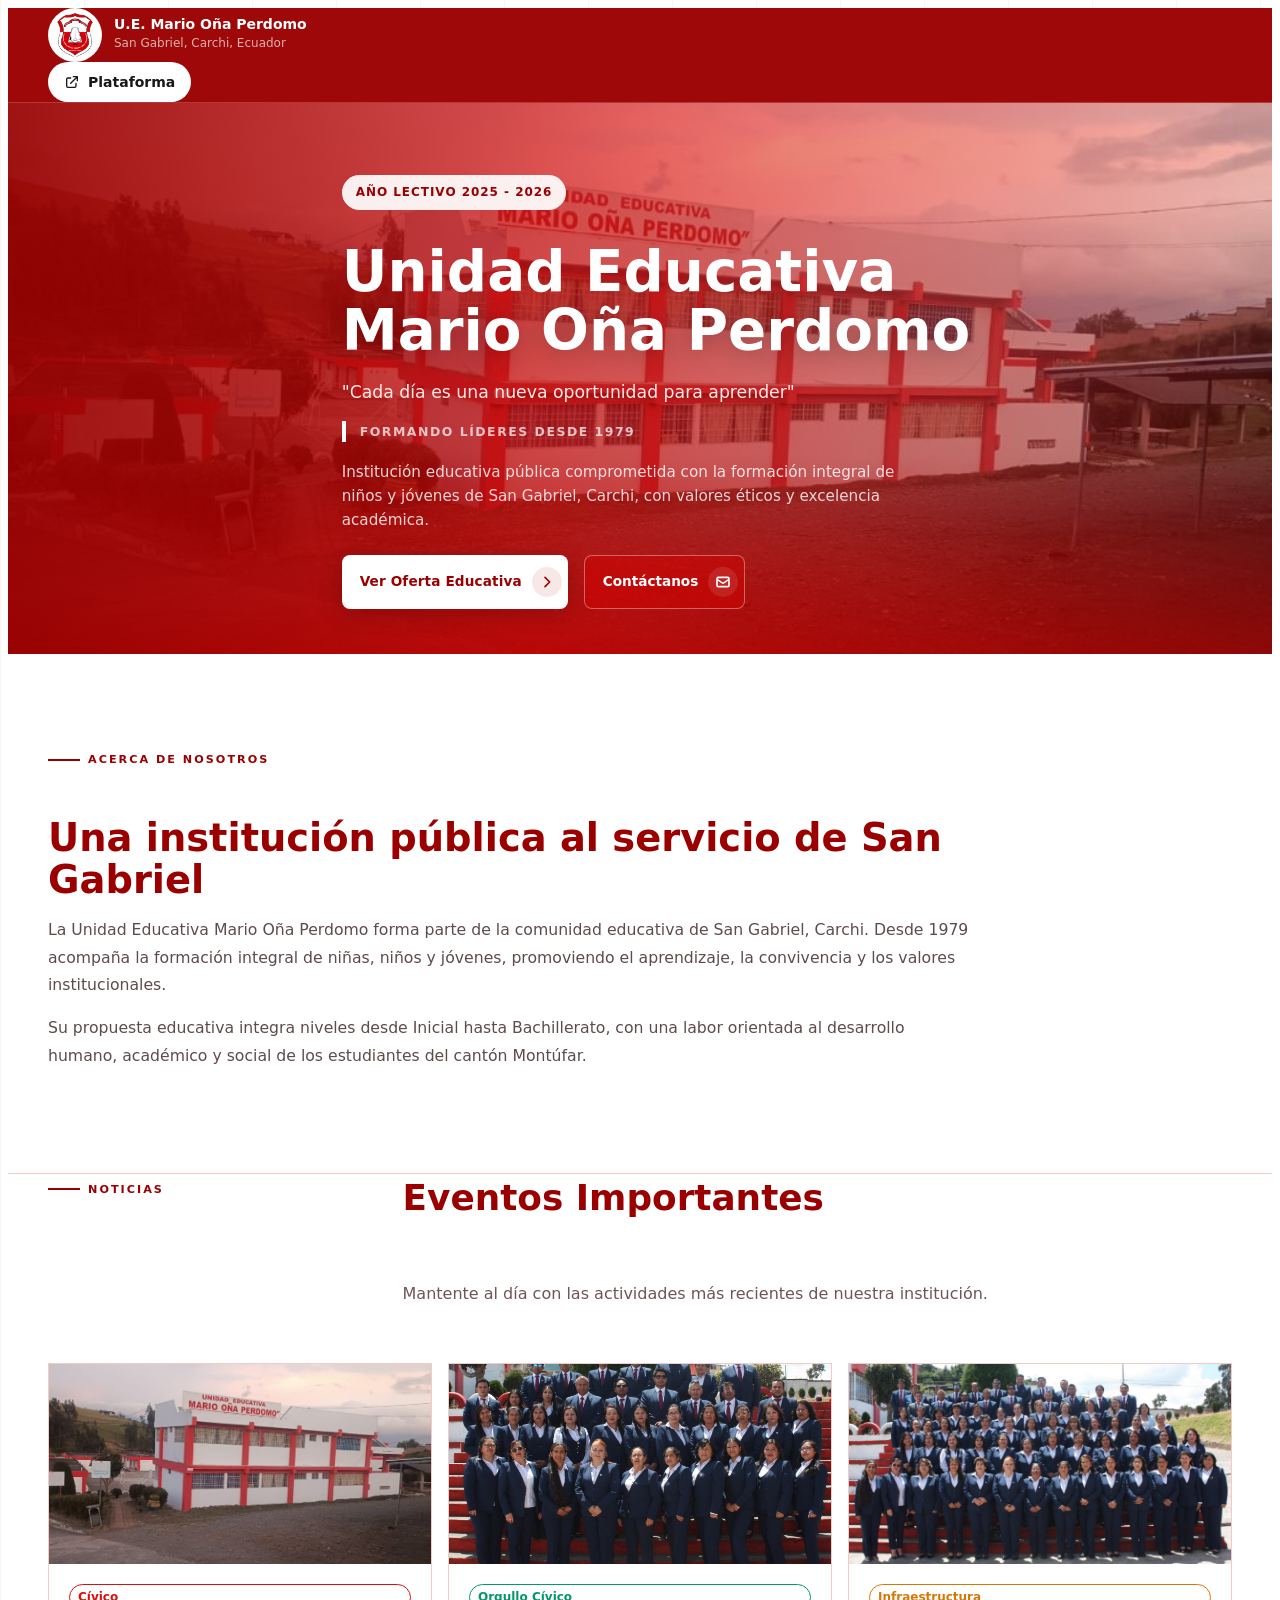
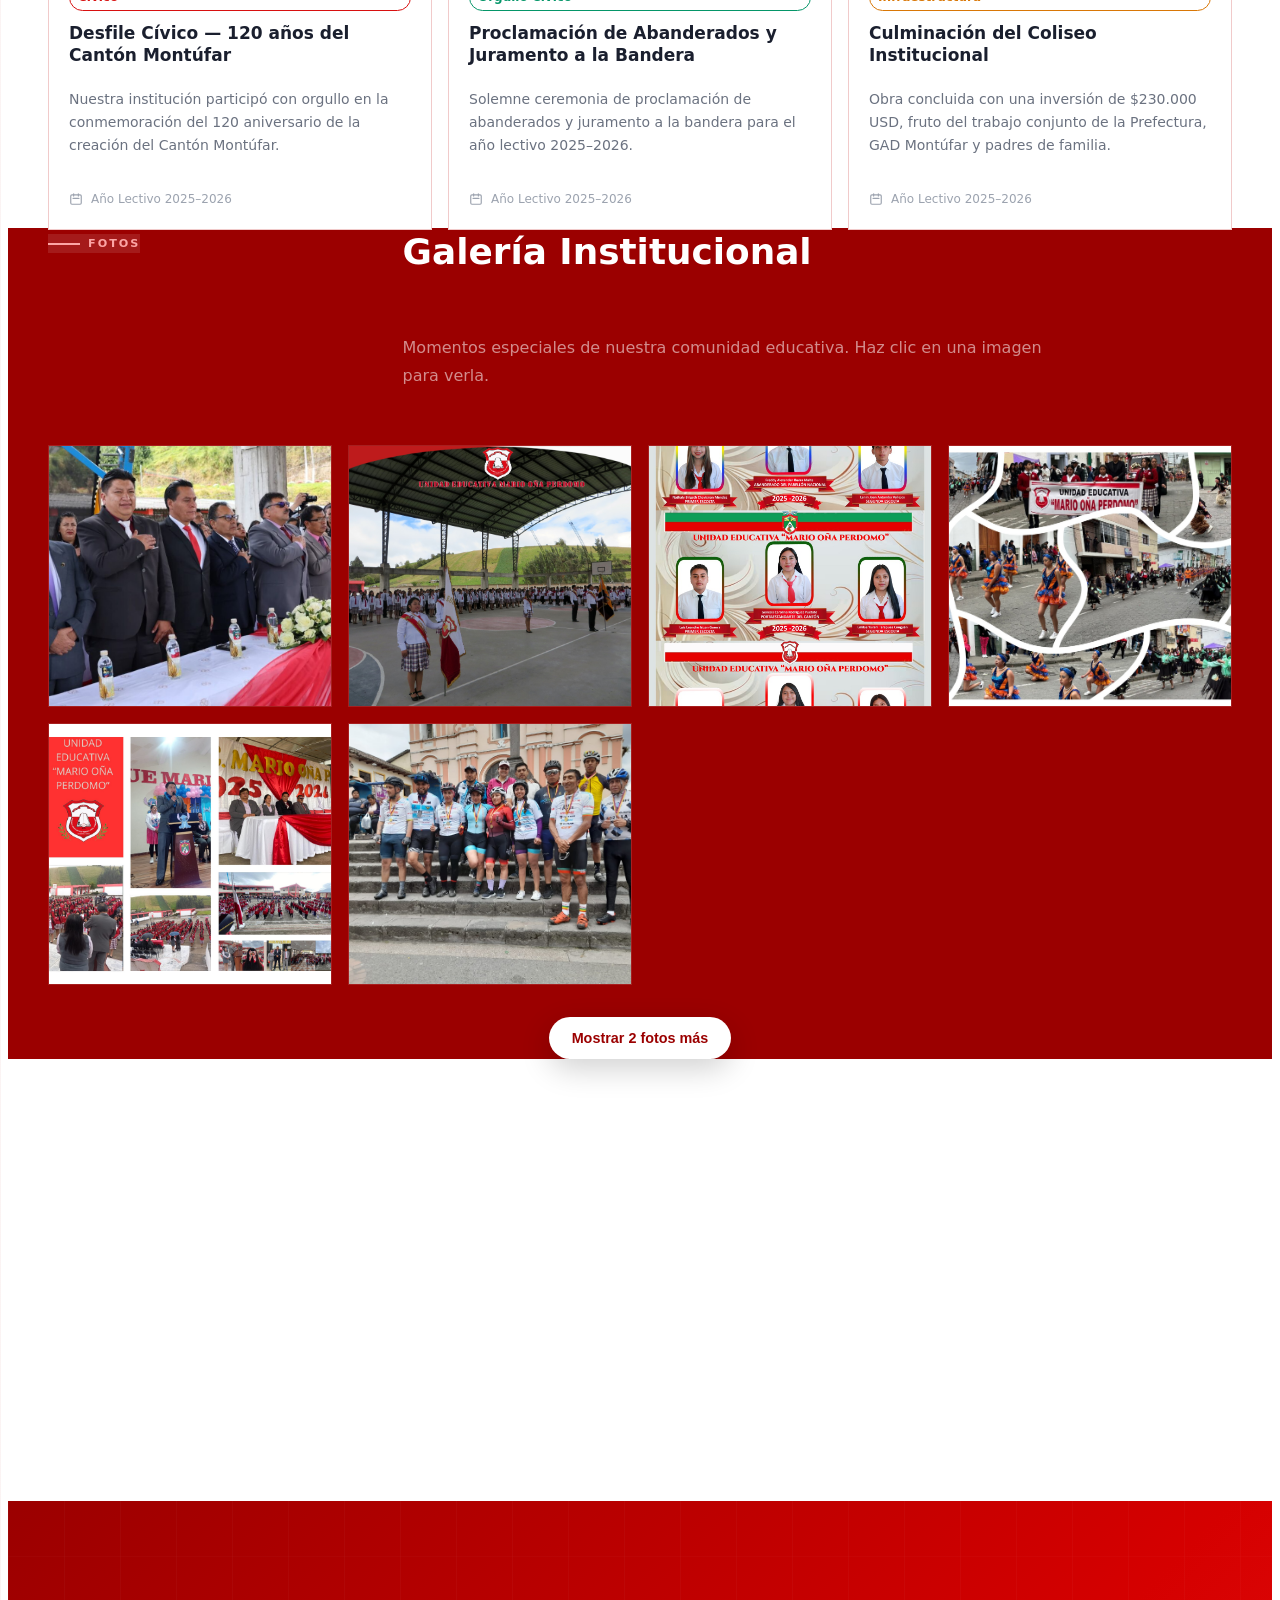
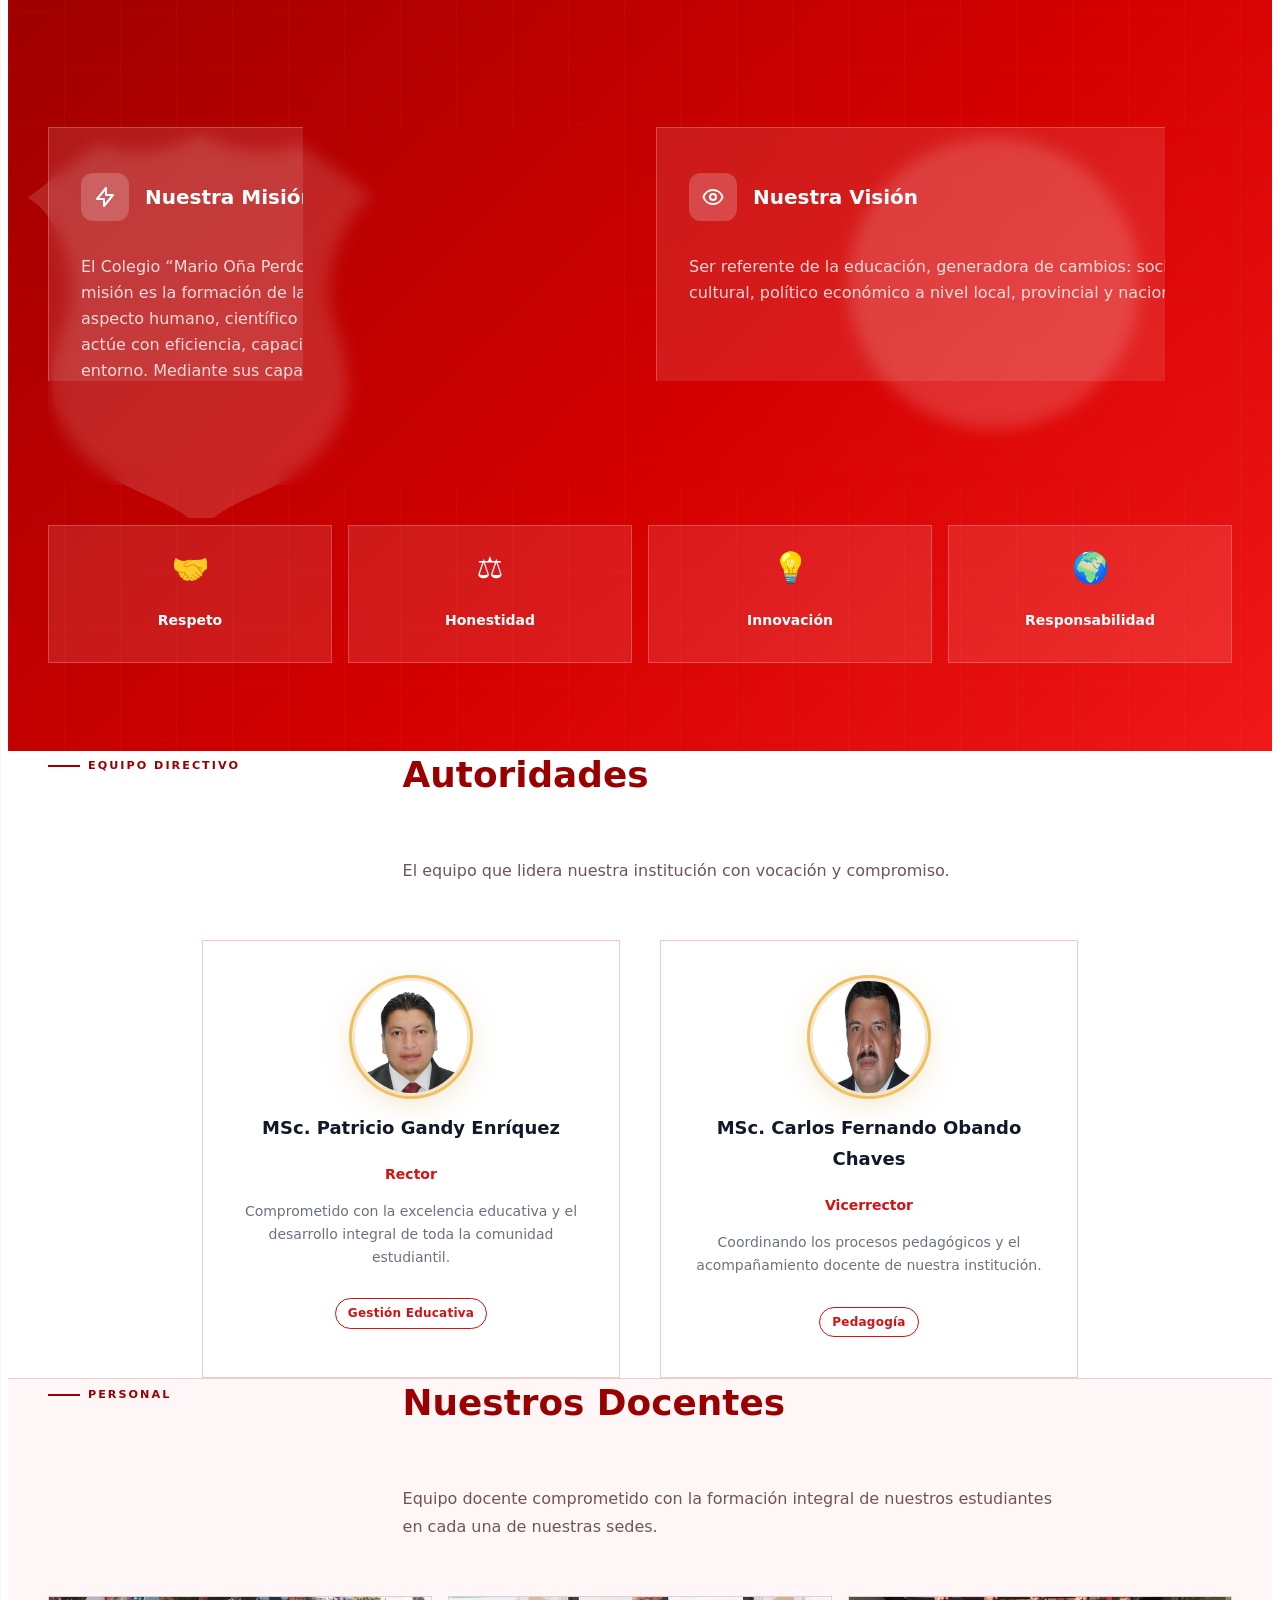
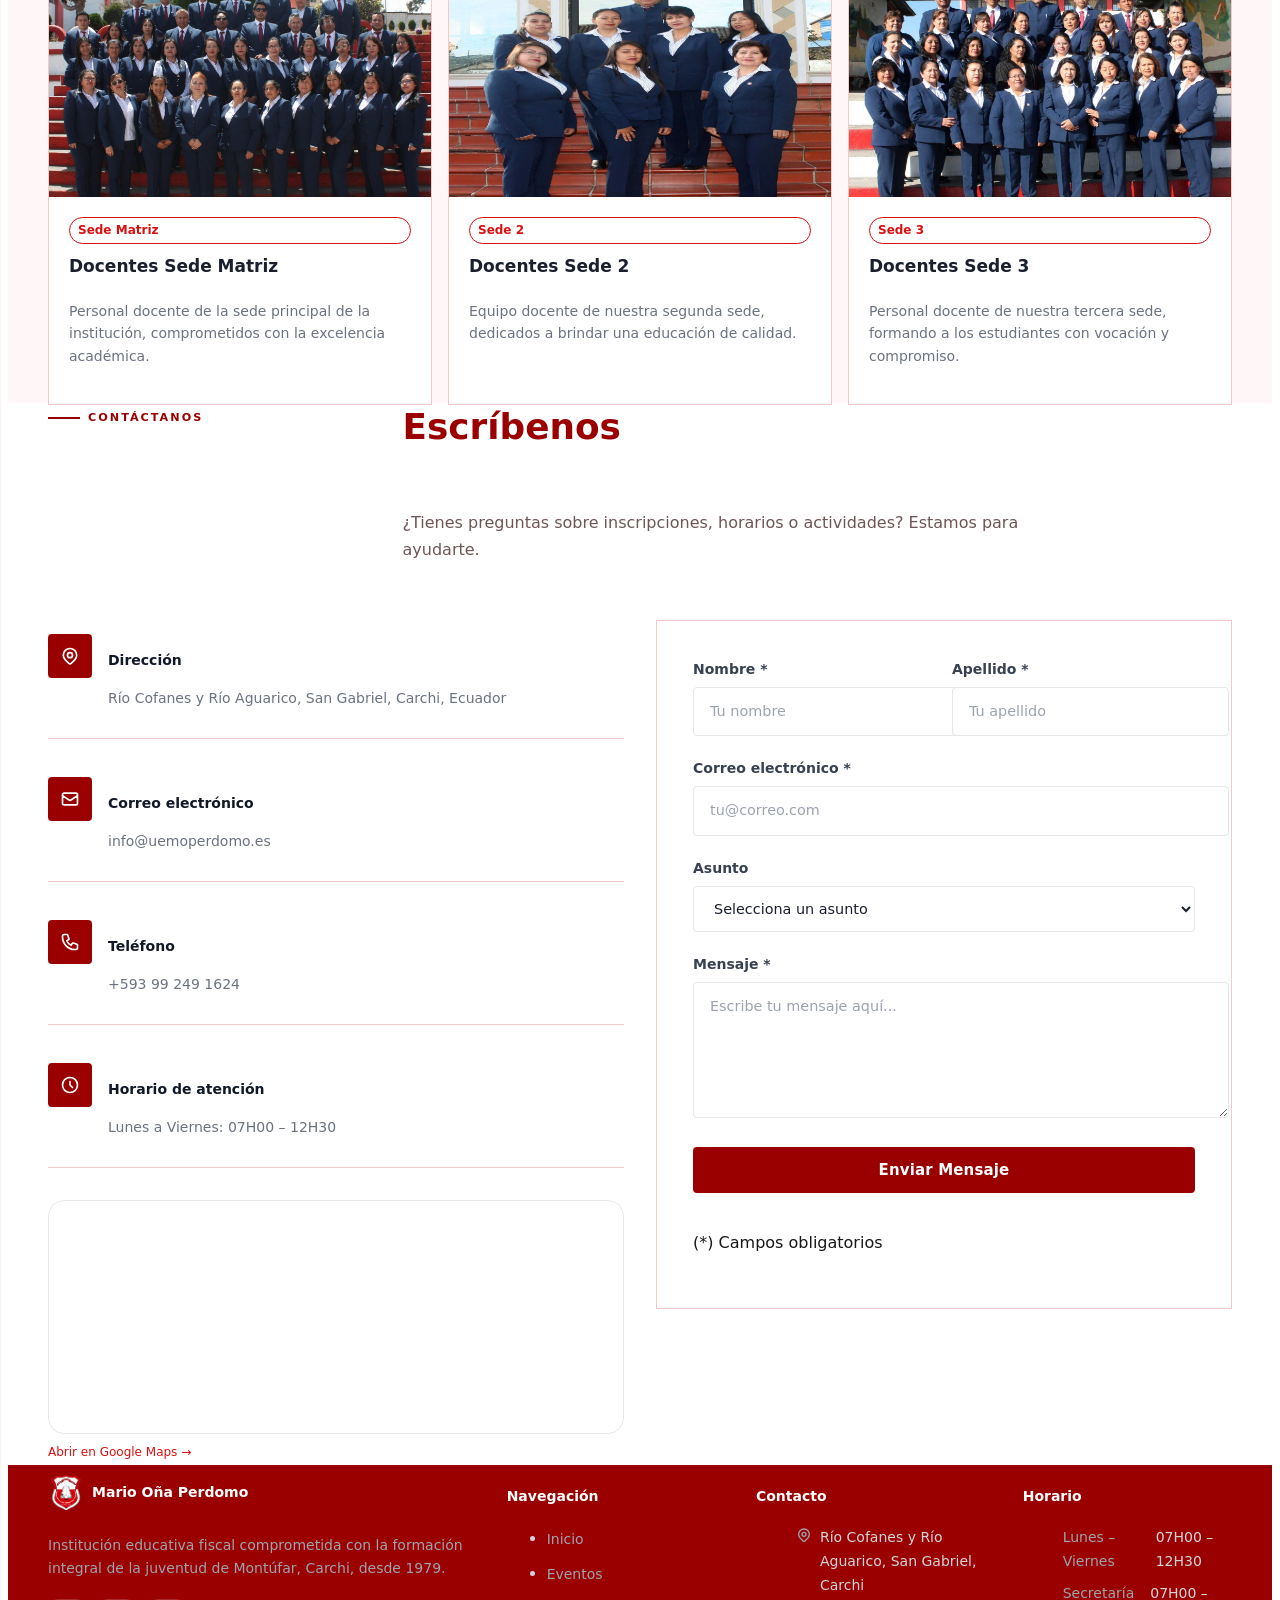
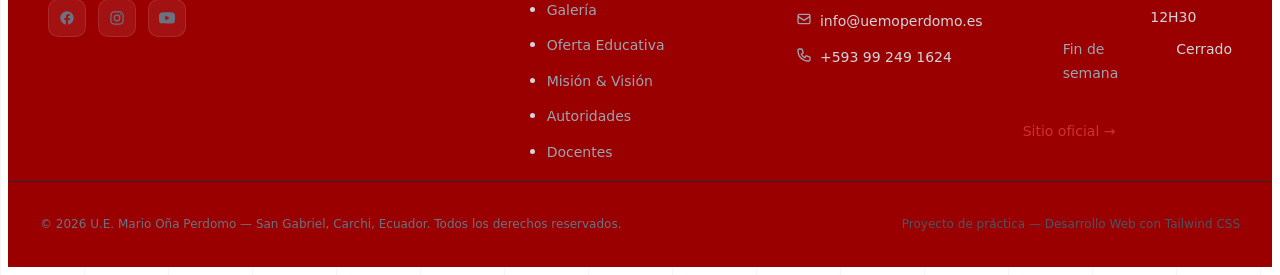
==== commit bc39f85e: "mejora de hero" ====
--- a/FrontEnd/index.html
+++ b/FrontEnd/index.html
@@ -4,7 +4,7 @@
 <head>
     <meta charset="UTF-8" />
     <meta name="viewport" content="width=device-width, initial-scale=1.0" />
-    <title>U.E. Mario Oña Perdomo — San Gabriel, Carchi, Ecuador</title>
+    <title>U.E. Mario Oña Perdomo</title>
     <meta name="description"
         content="Unidad Educativa Mario Oña Perdomo — Institución educativa pública de excelencia en San Gabriel, Carchi, Ecuador. Oferta educativa: Inicial, Preparatoria, Educación Básica y Bachillerato." />
     <meta http-equiv="Content-Security-Policy"
@@ -16,13 +16,13 @@
     <!-- Open Graph — Facebook, WhatsApp, LinkedIn -->
     <meta property="og:type" content="website" />
     <meta property="og:url" content="https://uemoperdomo.es" />
-    <meta property="og:title" content="U.E. Mario Oña Perdomo — San Gabriel, Carchi, Ecuador" />
+    <meta property="og:title" content="U.E. Mario Oña Perdomo" />
     <meta property="og:description"
         content="Institución educativa pública comprometida con la formación integral de niños y jóvenes de San Gabriel desde 1979." />
     <meta property="og:image" content="https://uemoperdomo.es/og-image.jpg" />
     <!-- Twitter Card -->
     <meta name="twitter:card" content="summary_large_image" />
-    <meta name="twitter:title" content="U.E. Mario Oña Perdomo — San Gabriel, Carchi, Ecuador" />
+    <meta name="twitter:title" content="U.E. Mario Oña Perdomo" />
     <meta name="twitter:description"
         content="Institución educativa pública comprometida con la formación integral de niños y jóvenes de San Gabriel desde 1979." />
     <script src="https://cdn.tailwindcss.com"></script>
@@ -47,9 +47,9 @@
     <!-- Preconnect para mejorar carga de fuentes -->
     <link rel="preconnect" href="https://fonts.googleapis.com" />
     <link rel="preconnect" href="https://fonts.gstatic.com" crossorigin />
-    <link href="https://fonts.googleapis.com/css2?family=Plus+Jakarta+Sans:wght@400;500;600;700;800;900&display=swap"
+    <link href="https://fonts.googleapis.com/css2?family=Plus+Jakarta+Sans:wght@400;500;600;700;800;900&amp;display=swap"
         rel="stylesheet" />
-    <link rel="stylesheet" href="css/styles.css" />
+    <link rel="stylesheet" href="css/styles.css?v=20260628-5" />
     <link rel="icon" type="image/png" href="images/escudo.png" />
 </head>
 
@@ -80,22 +80,23 @@
                 <!-- Links desktop -->
                 <div class="hidden lg:flex items-center gap-6">
                     <a href="#inicio" class="nav-link">Inicio</a>
+                    <a href="#acerca" class="nav-link">Acerca</a>
                     <a href="#eventos" class="nav-link">Eventos</a>
                     <a href="#galeria" class="nav-link">Galería</a>
                     <a href="#oferta" class="nav-link">Oferta Educativa</a>
-                    <a href="#mision" class="nav-link">Misión & Visión</a>
+                    <a href="#mision" class="nav-link">Misión &amp; Visión</a>
                     <a href="#autoridades" class="nav-link">Autoridades</a>
                     <a href="#docentes" class="nav-link">Docentes</a>
                     <a href="#contacto" class="nav-link">Contacto</a>
                 </div>
 
-                <!-- Botón login -->
-                <a href="admin.html" class="nav-login-btn">
+                <!-- Acceso a plataforma institucional -->
+                <a href="https://uemop.emex365.cloud" target="_blank" rel="noopener" class="nav-login-btn">
                     <svg fill="none" stroke="currentColor" viewBox="0 0 24 24">
                         <path stroke-linecap="round" stroke-linejoin="round" stroke-width="2"
-                            d="M11 16l-4-4m0 0l4-4m-4 4h14m-5 4v1a3 3 0 01-3 3H6a3 3 0 01-3-3V7a3 3 0 013-3h7a3 3 0 013 3v1" />
+                            d="M10 6H6a2 2 0 00-2 2v10a2 2 0 002 2h10a2 2 0 002-2v-4M14 4h6m0 0v6m0-6L10 14" />
                     </svg>
-                    Iniciar Sesión
+                    Plataforma
                 </a>
 
                 <!-- Hamburguesa mobile -->
@@ -112,14 +113,15 @@
         <!-- Menú mobile -->
         <div id="mobileMenu" class="nav-mobile-menu hidden">
             <a href="#inicio" class="nav-mobile-link">Inicio</a>
+            <a href="#acerca" class="nav-mobile-link">Acerca</a>
             <a href="#eventos" class="nav-mobile-link">Eventos</a>
             <a href="#galeria" class="nav-mobile-link">Galería</a>
             <a href="#oferta" class="nav-mobile-link">Oferta Educativa</a>
-            <a href="#mision" class="nav-mobile-link">Misión & Visión</a>
+            <a href="#mision" class="nav-mobile-link">Misión &amp; Visión</a>
             <a href="#autoridades" class="nav-mobile-link">Autoridades</a>
             <a href="#docentes" class="nav-mobile-link">Docentes</a>
             <a href="#contacto" class="nav-mobile-link">Contacto</a>
-            <a href="admin.html" class="nav-mobile-login">Iniciar Sesión</a>
+            <a href="https://uemop.emex365.cloud" target="_blank" rel="noopener" class="nav-mobile-login">Iniciar sesión</a>
         </div>
     </nav>
 
@@ -175,24 +177,6 @@
 
                 </div>
 
-                <div class="hero-strip" aria-label="Datos destacados de la institución">
-                    <div>
-                        <strong>4</strong>
-                        <span>Niveles educativos</span>
-                    </div>
-                    <div>
-                        <strong>1979</strong>
-                        <span>Trayectoria institucional</span>
-                    </div>
-                    <div>
-                        <strong>3</strong>
-                        <span>Sedes educativas</span>
-                    </div>
-                    <div>
-                        <strong>San Gabriel</strong>
-                        <span>Carchi, Ecuador</span>
-                    </div>
-                </div>
             </div>
         </section>
 
@@ -202,6 +186,30 @@
                 <path d="M0,72 L1440,72 L1440,20 C1200,60 960,0 720,30 C480,60 240,8 0,36 Z" fill="#FDFAF5" />
             </svg>
         </div>
+
+        <!-- ============================================================
+       ACERCA DE NOSOTROS
+  ============================================================ -->
+        <section id="acerca" class="about-section" aria-labelledby="acerca-titulo">
+            <div class="section-inner">
+                <div class="about-layout">
+                    <div class="about-copy fade-up">
+                        <span class="section-eyebrow" aria-hidden="true">Acerca de nosotros</span>
+                        <h2 id="acerca-titulo" class="about-title">Una institución pública al servicio de San Gabriel</h2>
+                        <p>
+                            La Unidad Educativa Mario Oña Perdomo forma parte de la comunidad educativa de San
+                            Gabriel, Carchi. Desde 1979 acompaña la formación integral de niñas, niños y jóvenes,
+                            promoviendo el aprendizaje, la convivencia y los valores institucionales.
+                        </p>
+                        <p>
+                            Su propuesta educativa integra niveles desde Inicial hasta Bachillerato, con una labor
+                            orientada al desarrollo humano, académico y social de los estudiantes del cantón Montúfar.
+                        </p>
+                    </div>
+
+                </div>
+            </div>
+        </section>
 
         <!-- ============================================================
        EVENTOS
@@ -422,7 +430,7 @@
                         </div>
                         <h3 class="oferta-title">Educación Inicial</h3>
                         <p class="card-desc">Estimulación temprana mediante el juego y el aprendizaje lúdico.</p>
-                        <p class="text-yellow-600 oferta-age">3 - 5 años</p>
+
                     </div>
 
                     <div class="oferta-card bg-gradient-to-b from-green-50 to-emerald-50 border border-green-200 fade-left delay-200">
@@ -431,7 +439,7 @@
                         </div>
                         <h3 class="oferta-title">Preparatoria</h3>
                         <p class="card-desc">Primer año de EGB con desarrollo de lectura y escritura básica.</p>
-                        <p class="text-green-600 oferta-age">5 - 6 años</p>
+
                     </div>
 
                     <div class="oferta-card bg-gradient-to-b from-blue-50 to-indigo-50 border border-blue-200 fade-right delay-200">
@@ -440,7 +448,7 @@
                         </div>
                         <h3 class="oferta-title">Educación Básica</h3>
                         <p class="card-desc">Del 2do al 10mo de EGB con ciencias, matemáticas y humanidades.</p>
-                        <p class="text-blue-600 oferta-age">6 - 14 años</p>
+
                     </div>
 
                     <div class="oferta-card bg-gradient-to-b from-rojo-50 to-red-50 border border-red-200 fade-right delay-300">
@@ -449,7 +457,7 @@
                         </div>
                         <h3 class="oferta-title">Bachillerato</h3>
                         <p class="card-desc">BGU con preparación universitaria y pensamiento crítico-científico.</p>
-                        <p class="text-rojo-600 oferta-age">14 - 18 años</p>
+
                     </div>
 
                 </div>
@@ -714,7 +722,7 @@
                         <!-- Mapa real -->
                         <div class="contact-map">
                             <iframe
-                                src="https://maps.google.com/maps?q=0.5918369859358804,-77.82595415949582&z=17&output=embed"
+                                src="https://maps.google.com/maps?q=0.5918369859358804,-77.82595415949582&amp;z=17&amp;output=embed"
                                 width="100%" height="100%" style="border:0;" allowfullscreen="" loading="lazy"
                                 referrerpolicy="no-referrer-when-downgrade"
                                 title="Ubicación U.E. Mario Oña Perdomo — Río Cofanes y Río Aguarico, San Gabriel, Carchi"></iframe>
@@ -846,7 +854,7 @@
                                     class="footer-link">Oferta
                                     Educativa</a></li>
                             <li><a href="#mision"
-                                    class="footer-link">Misión &
+                                    class="footer-link">Misión &amp;
                                     Visión</a></li>
                             <li><a href="#autoridades"
                                     class="footer-link">Autoridades</a>
@@ -1031,7 +1039,7 @@
             })();
     </script>
 
-    <script src="js/main.js"></script>
+    <script src="js/main.js?v=20260628-5"></script>
 </body>
 
 </html>
--- a/FrontEnd/css/styles.css
+++ b/FrontEnd/css/styles.css
@@ -992,7 +992,7 @@
   flex-direction: column;
   gap: 4px;
 }
-@media (min-width: 768px) {
+@media (min-width: 1024px) {
   .nav-mobile-menu { display: none !important; }
 }
 
@@ -2480,3 +2480,607 @@
     height: 220px;
   }
 }
+
+/* ============================================================
+   MEJORAS DE PULIDO — Hero, sección, tarjetas y responsive
+   ============================================================ */
+.hidden {
+  display: none !important;
+}
+
+.hero-bg {
+  min-height: calc(100svh - 104px);
+  background-position: center;
+}
+
+.hero-inner {
+  min-height: calc(100svh - 104px);
+  justify-content: center;
+  gap: clamp(1.75rem, 4vh, 3rem);
+}
+
+.hero-grid {
+  display: grid;
+  grid-template-columns: minmax(0, 1fr);
+  gap: clamp(1.5rem, 4vw, 3rem);
+  align-items: center;
+}
+
+.hero-content {
+  max-width: 680px;
+}
+
+.hero-side-panel {
+  display: none;
+  width: min(100%, 390px);
+  justify-self: end;
+  color: var(--ink);
+  background: rgba(255,255,255,0.94);
+  border: 1px solid rgba(255,255,255,0.72);
+  border-radius: 8px;
+  padding: 18px;
+  box-shadow: 0 24px 60px rgba(75,0,0,0.26);
+  backdrop-filter: blur(14px);
+  -webkit-backdrop-filter: blur(14px);
+}
+
+.hero-panel-header {
+  display: grid;
+  grid-template-columns: 48px 1fr;
+  gap: 12px;
+  align-items: center;
+  padding-bottom: 16px;
+  border-bottom: 1px solid var(--line);
+}
+
+.hero-panel-header img {
+  width: 48px;
+  height: 48px;
+  object-fit: contain;
+}
+
+.hero-panel-header span,
+.hero-panel-note span {
+  display: block;
+  color: var(--accent-dark);
+  font-size: 0.72rem;
+  font-weight: 900;
+  letter-spacing: 0.14em;
+  text-transform: uppercase;
+}
+
+.hero-panel-header strong {
+  display: block;
+  margin-top: 2px;
+  color: var(--ink);
+  font-size: 1.05rem;
+  line-height: 1.2;
+}
+
+.hero-panel-list {
+  display: grid;
+  gap: 2px;
+  margin: 12px 0 14px;
+}
+
+.hero-panel-row {
+  display: grid;
+  grid-template-columns: 38px 1fr;
+  gap: 12px;
+  align-items: center;
+  min-height: 66px;
+  padding: 10px;
+  color: inherit;
+  text-decoration: none;
+  border-radius: 6px;
+  transition:
+    background 160ms var(--ease-out),
+    transform 140ms var(--ease-out);
+}
+
+.hero-panel-row:hover {
+  background: var(--paper-soft);
+}
+
+.hero-panel-row:active {
+  transform: scale(0.98);
+}
+
+.hero-panel-row svg {
+  width: 38px;
+  height: 38px;
+  padding: 9px;
+  color: white;
+  background: var(--accent-dark);
+  border-radius: 6px;
+}
+
+.hero-panel-row strong {
+  display: block;
+  color: var(--ink);
+  font-size: 0.9rem;
+  line-height: 1.2;
+}
+
+.hero-panel-row em {
+  display: block;
+  margin-top: 3px;
+  color: #6F5555;
+  font-size: 0.78rem;
+  font-style: normal;
+  line-height: 1.35;
+}
+
+.hero-panel-note {
+  padding: 14px;
+  background:
+    linear-gradient(90deg, rgba(155,0,0,0.09) 1px, transparent 1px),
+    var(--paper-soft);
+  background-size: 28px 28px, auto;
+  border: 1px solid var(--line);
+  border-radius: 6px;
+}
+
+.hero-panel-note p {
+  margin-top: 5px;
+  color: #4B3C3C;
+  font-size: 0.86rem;
+  line-height: 1.5;
+}
+
+.hero-strip {
+  margin-top: clamp(1.5rem, 5vh, 3rem);
+}
+
+.hero-strip div {
+  transition:
+    background 180ms var(--ease-out),
+    transform 160ms var(--ease-out);
+}
+
+.hero-strip div:hover {
+  background: rgba(155,0,0,0.68);
+}
+
+.section-header {
+  grid-template-columns: minmax(8rem, 0.28fr) minmax(0, 0.72fr);
+  gap: 1.5rem 2rem;
+  align-items: start;
+}
+
+.section-eyebrow {
+  grid-column: 1;
+  grid-row: 1 / span 2;
+  margin-top: 0.35rem;
+}
+
+.section-title,
+.section-subtitle {
+  grid-column: 2;
+}
+
+.section-subtitle {
+  max-width: 42rem;
+}
+
+.grid-3col {
+  align-items: stretch;
+}
+
+.content-card {
+  display: flex;
+  flex-direction: column;
+  min-height: 100%;
+}
+
+.content-card img {
+  flex: 0 0 auto;
+}
+
+.content-card .card-body {
+  display: flex;
+  flex: 1;
+  flex-direction: column;
+}
+
+.content-card .card-date {
+  margin-top: auto;
+  padding-top: 16px;
+}
+
+.content-card:active,
+.oferta-card:active,
+.authority-card:active,
+.gallery-more-btn:active,
+.social-btn:active {
+  transform: scale(0.98);
+}
+
+.gallery-item::after {
+  content: attr(data-caption);
+  position: absolute;
+  left: 0;
+  right: 0;
+  bottom: 0;
+  z-index: 2;
+  padding: 18px 16px 14px;
+  color: white;
+  font-size: 0.85rem;
+  font-weight: 800;
+  line-height: 1.25;
+  background: linear-gradient(to top, rgba(0,0,0,0.78), rgba(0,0,0,0));
+  opacity: 0;
+  transform: translateY(8px);
+  transition:
+    opacity 180ms var(--ease-out),
+    transform 180ms var(--ease-out);
+  pointer-events: none;
+}
+
+.gallery-item:hover::after,
+.gallery-item:focus-visible::after {
+  opacity: 1;
+  transform: translateY(0);
+}
+
+.gallery-item:focus-visible .gallery-overlay {
+  opacity: 1;
+}
+
+.gallery-overlay {
+  z-index: 1;
+}
+
+.contact-map {
+  min-height: 232px;
+}
+
+@media (min-width: 768px) {
+  .grid-3col {
+    grid-template-columns: repeat(2, minmax(0, 1fr));
+  }
+}
+
+@media (min-width: 1024px) {
+  .hero-grid {
+    grid-template-columns: minmax(0, 1fr) minmax(320px, 390px);
+  }
+
+  .hero-side-panel {
+    display: block;
+  }
+
+  .grid-3col {
+    grid-template-columns: repeat(3, minmax(0, 1fr));
+  }
+}
+
+@media (max-width: 1023px) {
+  .section-header {
+    grid-template-columns: 1fr;
+  }
+
+  .section-eyebrow,
+  .section-title,
+  .section-subtitle {
+    grid-column: 1;
+    grid-row: auto;
+  }
+}
+
+@media (max-width: 767px) {
+  .hero-bg,
+  .hero-inner {
+    min-height: calc(100svh - 104px);
+  }
+
+  .hero-inner {
+    padding-top: 3.25rem;
+    padding-bottom: 1.5rem;
+  }
+
+  .hero-title {
+    font-size: clamp(2.35rem, 12vw, 3.4rem);
+    line-height: 0.96;
+  }
+
+  .hero-desc {
+    font-size: 0.94rem;
+  }
+
+  .hero-side-panel {
+    display: none;
+  }
+
+  .section-header {
+    margin-bottom: 2rem;
+  }
+
+  .section-title {
+    font-size: clamp(2rem, 10vw, 3rem);
+  }
+
+  .content-card img {
+    height: 220px;
+  }
+
+  .contact-form {
+    padding: 1.25rem;
+  }
+}
+
+@media (max-width: 480px) {
+  .hero-actions {
+    gap: 0.75rem;
+  }
+
+  .hero-btn-primary,
+  .hero-btn-secondary {
+    min-height: 52px;
+    padding-left: 14px;
+  }
+
+  .hero-strip {
+    grid-template-columns: 1fr;
+  }
+
+  .hero-strip div {
+    min-height: auto;
+    padding: 14px;
+  }
+
+  .gallery-grid {
+    grid-template-columns: 1fr;
+  }
+
+  #toast {
+    left: 16px;
+    right: 16px;
+    bottom: 16px;
+    text-align: center;
+  }
+}
+
+/* ============================================================
+   CORRECCIÓN DE ESCALA — Inicio
+   ============================================================ */
+.hero-bg {
+  min-height: auto;
+}
+
+.hero-inner {
+  min-height: auto;
+  padding-top: clamp(4.25rem, 8vh, 5.75rem);
+  padding-bottom: clamp(2rem, 5vh, 3.25rem);
+}
+
+.hero-title {
+  font-size: clamp(2.35rem, 4.4vw, 3.65rem);
+  line-height: 1.06;
+  margin-top: 1rem;
+  margin-bottom: 1rem;
+}
+
+.hero-quote {
+  font-size: clamp(1rem, 1.35vw, 1.18rem);
+  margin-bottom: 0.6rem;
+}
+
+.hero-tagline {
+  font-size: 0.78rem;
+  margin-bottom: 1.1rem;
+}
+
+.hero-desc {
+  max-width: 36rem;
+  font-size: 0.95rem;
+  line-height: 1.6;
+  margin-bottom: 1.4rem;
+}
+
+.hero-actions {
+  margin-top: 1.35rem;
+}
+
+.hero-btn-primary,
+.hero-btn-secondary {
+  padding: 11px 6px 11px 18px;
+  font-size: 0.85rem;
+}
+
+.hero-btn-primary .btn-icon,
+.hero-btn-secondary .btn-icon {
+  width: 30px;
+  height: 30px;
+}
+
+.hero-grid {
+  grid-template-columns: minmax(0, 1fr);
+}
+
+.hero-side-panel {
+  width: min(100%, 320px);
+  padding: 14px;
+}
+
+.hero-panel-header {
+  grid-template-columns: 42px 1fr;
+  padding-bottom: 12px;
+}
+
+.hero-panel-header img {
+  width: 42px;
+  height: 42px;
+}
+
+.hero-panel-header strong {
+  font-size: 0.98rem;
+}
+
+.hero-panel-row {
+  min-height: 58px;
+  grid-template-columns: 34px 1fr;
+  gap: 10px;
+  padding: 8px;
+}
+
+.hero-panel-row svg {
+  width: 34px;
+  height: 34px;
+  padding: 8px;
+}
+
+.hero-panel-row strong {
+  font-size: 0.84rem;
+}
+
+.hero-panel-row em {
+  font-size: 0.73rem;
+}
+
+.hero-panel-note {
+  padding: 11px;
+}
+
+.hero-panel-note p {
+  font-size: 0.78rem;
+}
+
+.hero-strip {
+  width: min(100%, 820px);
+  margin-top: clamp(1.25rem, 4vh, 2rem);
+}
+
+.hero-strip div {
+  min-height: 74px;
+  padding: 14px;
+}
+
+.hero-strip strong {
+  font-size: clamp(1.05rem, 1.6vw, 1.35rem);
+}
+
+.hero-strip span {
+  font-size: 0.75rem;
+}
+
+@media (min-width: 1024px) {
+  .hero-grid {
+    grid-template-columns: minmax(0, 1fr) minmax(270px, 320px);
+  }
+}
+
+@media (max-width: 1023px) {
+  .hero-grid {
+    display: grid;
+  }
+
+  .hero-content {
+    max-width: 38rem;
+  }
+}
+
+@media (max-width: 767px) {
+  .hero-inner {
+    padding-top: 3rem;
+    padding-bottom: 1.5rem;
+  }
+
+  .hero-title {
+    font-size: clamp(2rem, 9.2vw, 2.75rem);
+    line-height: 1.02;
+  }
+
+  .hero-quote {
+    font-size: 0.98rem;
+  }
+
+  .hero-desc {
+    font-size: 0.9rem;
+  }
+
+  .section-title {
+    font-size: clamp(1.65rem, 7vw, 2.2rem);
+  }
+}
+
+@media (max-width: 480px) {
+  .hero-strip {
+    grid-template-columns: repeat(2, minmax(0, 1fr));
+  }
+
+  .hero-strip div {
+    padding: 12px;
+  }
+}
+
+.section-title {
+  font-size: clamp(1.7rem, 2.8vw, 2.45rem);
+  line-height: 1.12;
+}
+
+#galeria .section-title,
+.mision-section .section-title {
+  font-size: clamp(1.7rem, 2.8vw, 2.45rem);
+}
+
+/* El inicio queda en una sola columna. */
+.hero-grid {
+  display: block;
+}
+
+@media (min-width: 1024px) {
+  .hero-grid {
+    display: block;
+  }
+}
+
+/* ============================================================
+   ACERCA DE NOSOTROS
+   ============================================================ */
+@media (min-width: 1024px) {
+  nav .lg\:flex {
+    gap: 1.25rem !important;
+  }
+}
+
+.about-section {
+  background: var(--paper);
+  padding: clamp(3.5rem, 7vw, 5.5rem) 0;
+  border-bottom: 1px solid var(--line);
+}
+
+.about-layout {
+  display: block;
+}
+
+.about-copy {
+  max-width: 58rem;
+}
+
+.about-copy .section-eyebrow {
+  display: inline-flex;
+  margin-bottom: 1rem;
+}
+
+.about-title {
+  color: var(--accent-dark);
+  font-size: clamp(1.8rem, 3vw, 2.65rem);
+  line-height: 1.08;
+  font-weight: 900;
+  letter-spacing: 0;
+  margin-bottom: 1rem;
+}
+
+.about-copy p {
+  color: #5f4b4b;
+  font-size: 0.98rem;
+  line-height: 1.75;
+  margin-top: 0.85rem;
+}
+
+@media (min-width: 900px) {
+  .about-layout {
+    display: block;
+  }
+}
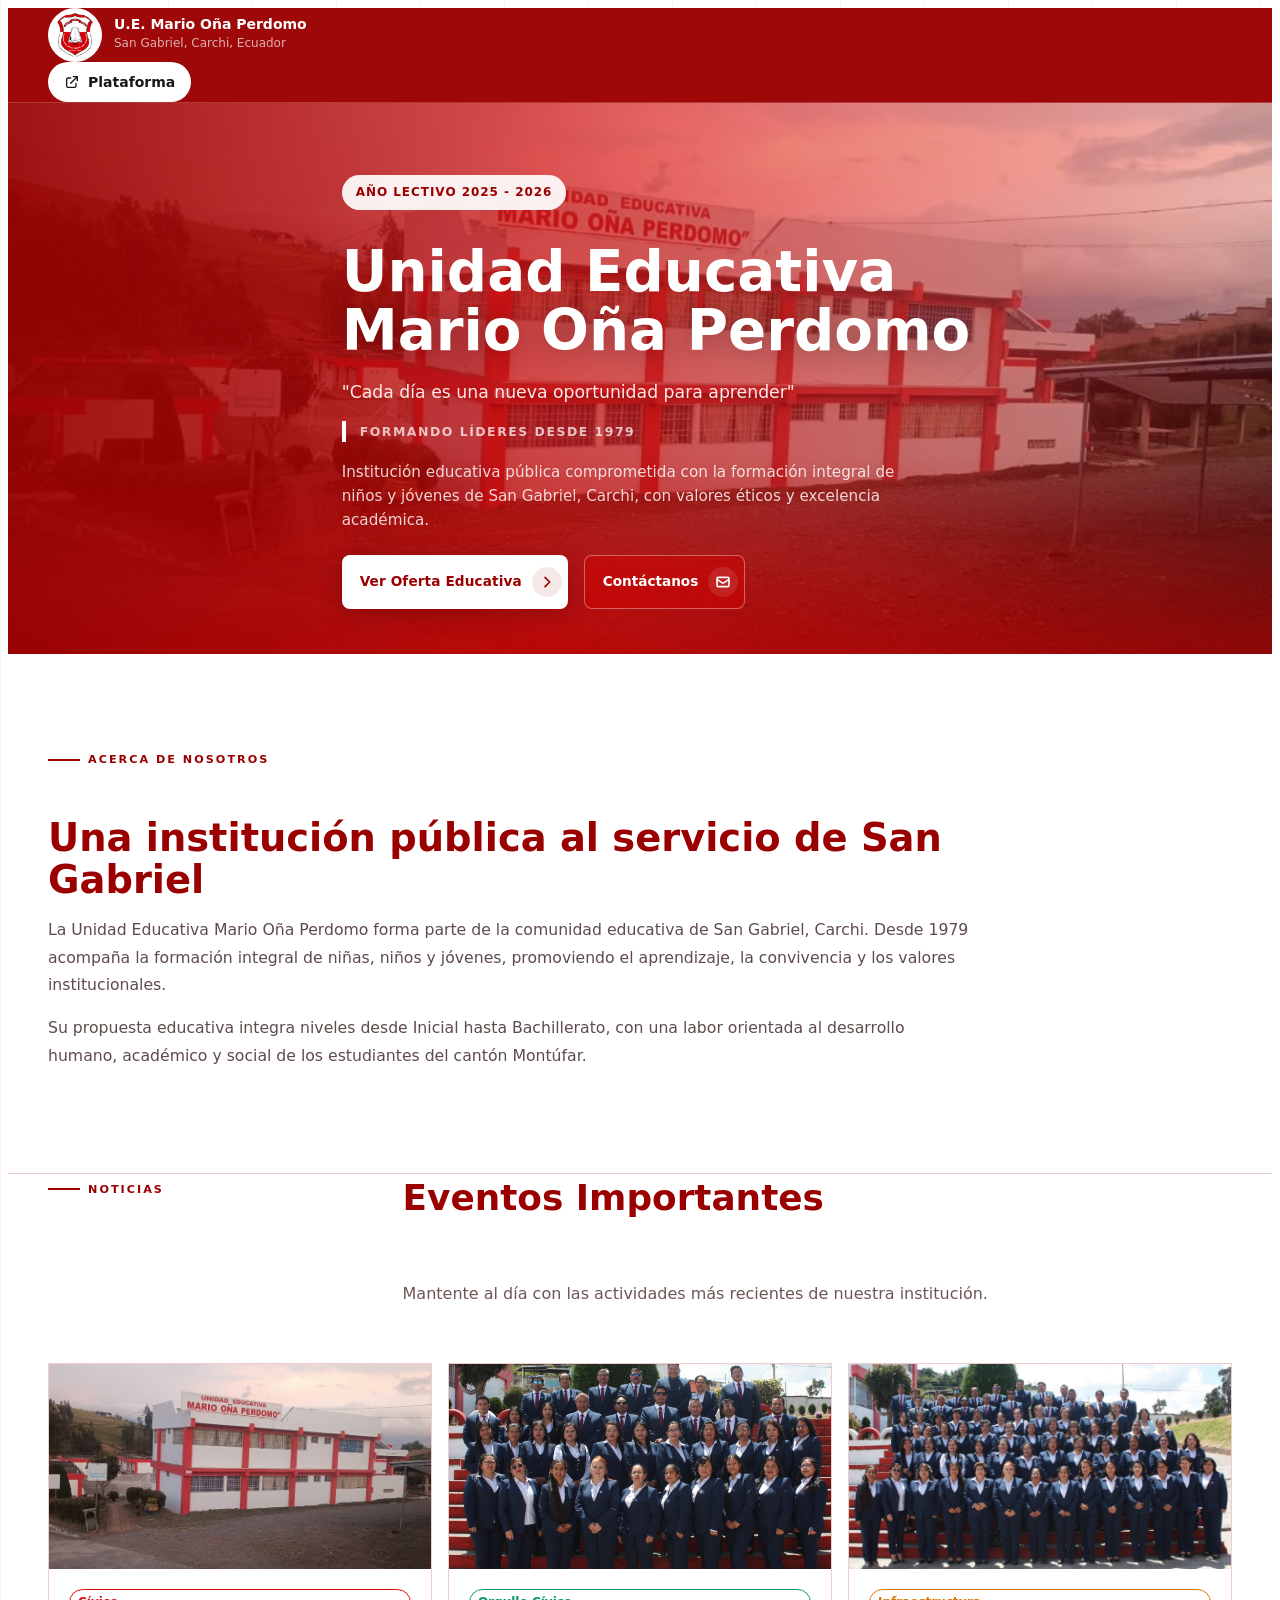
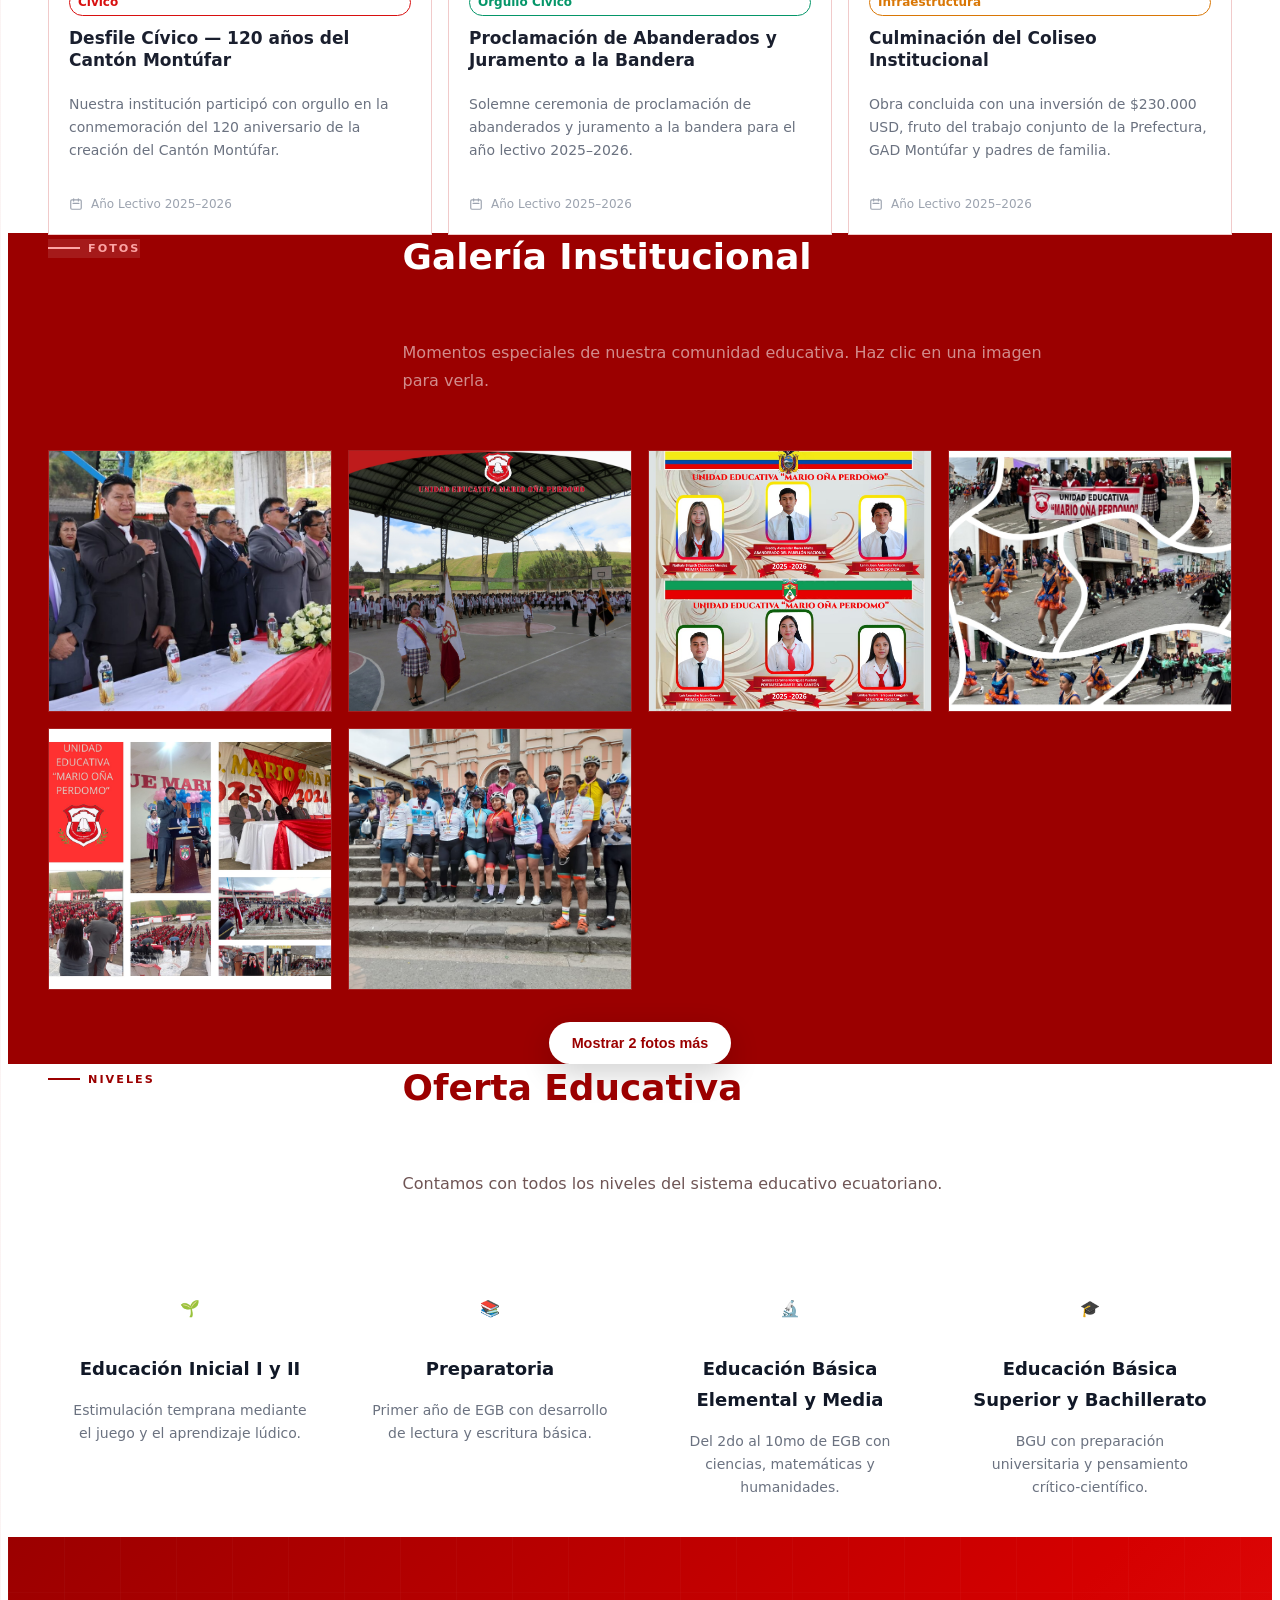
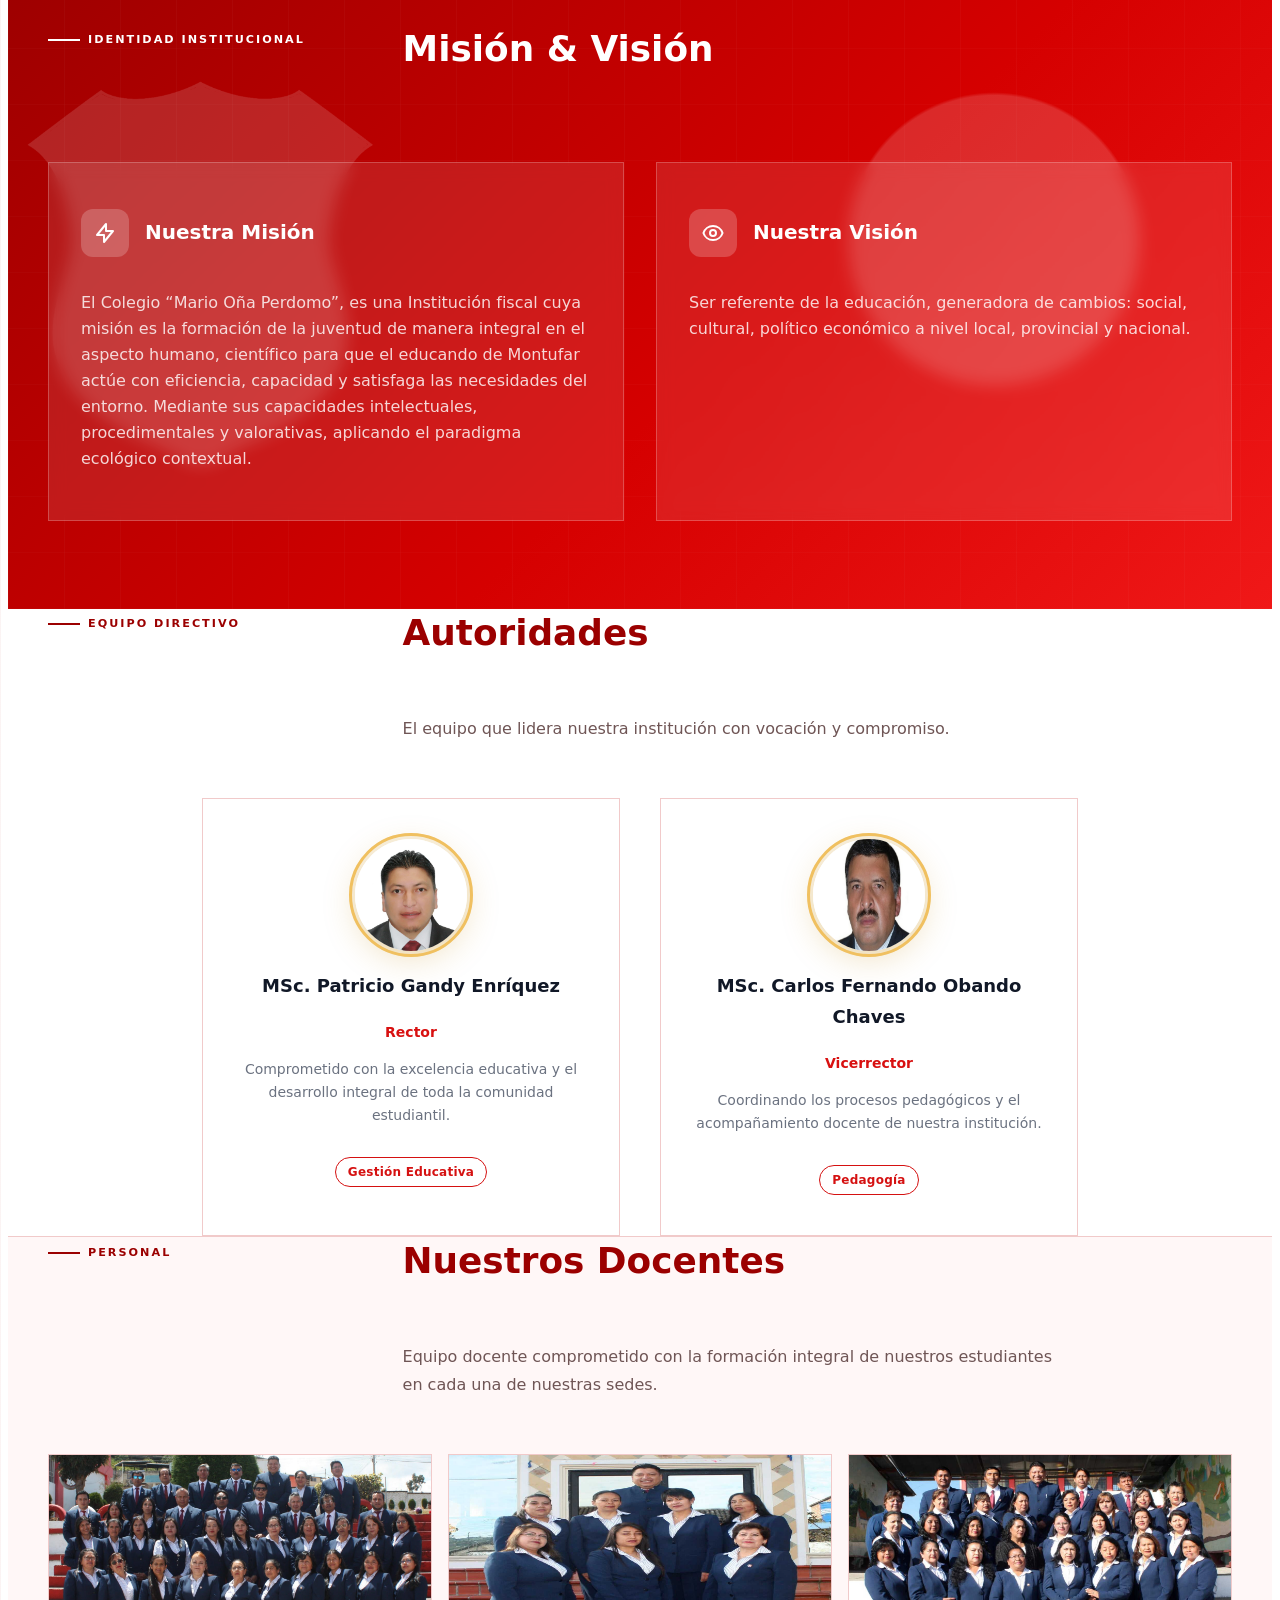
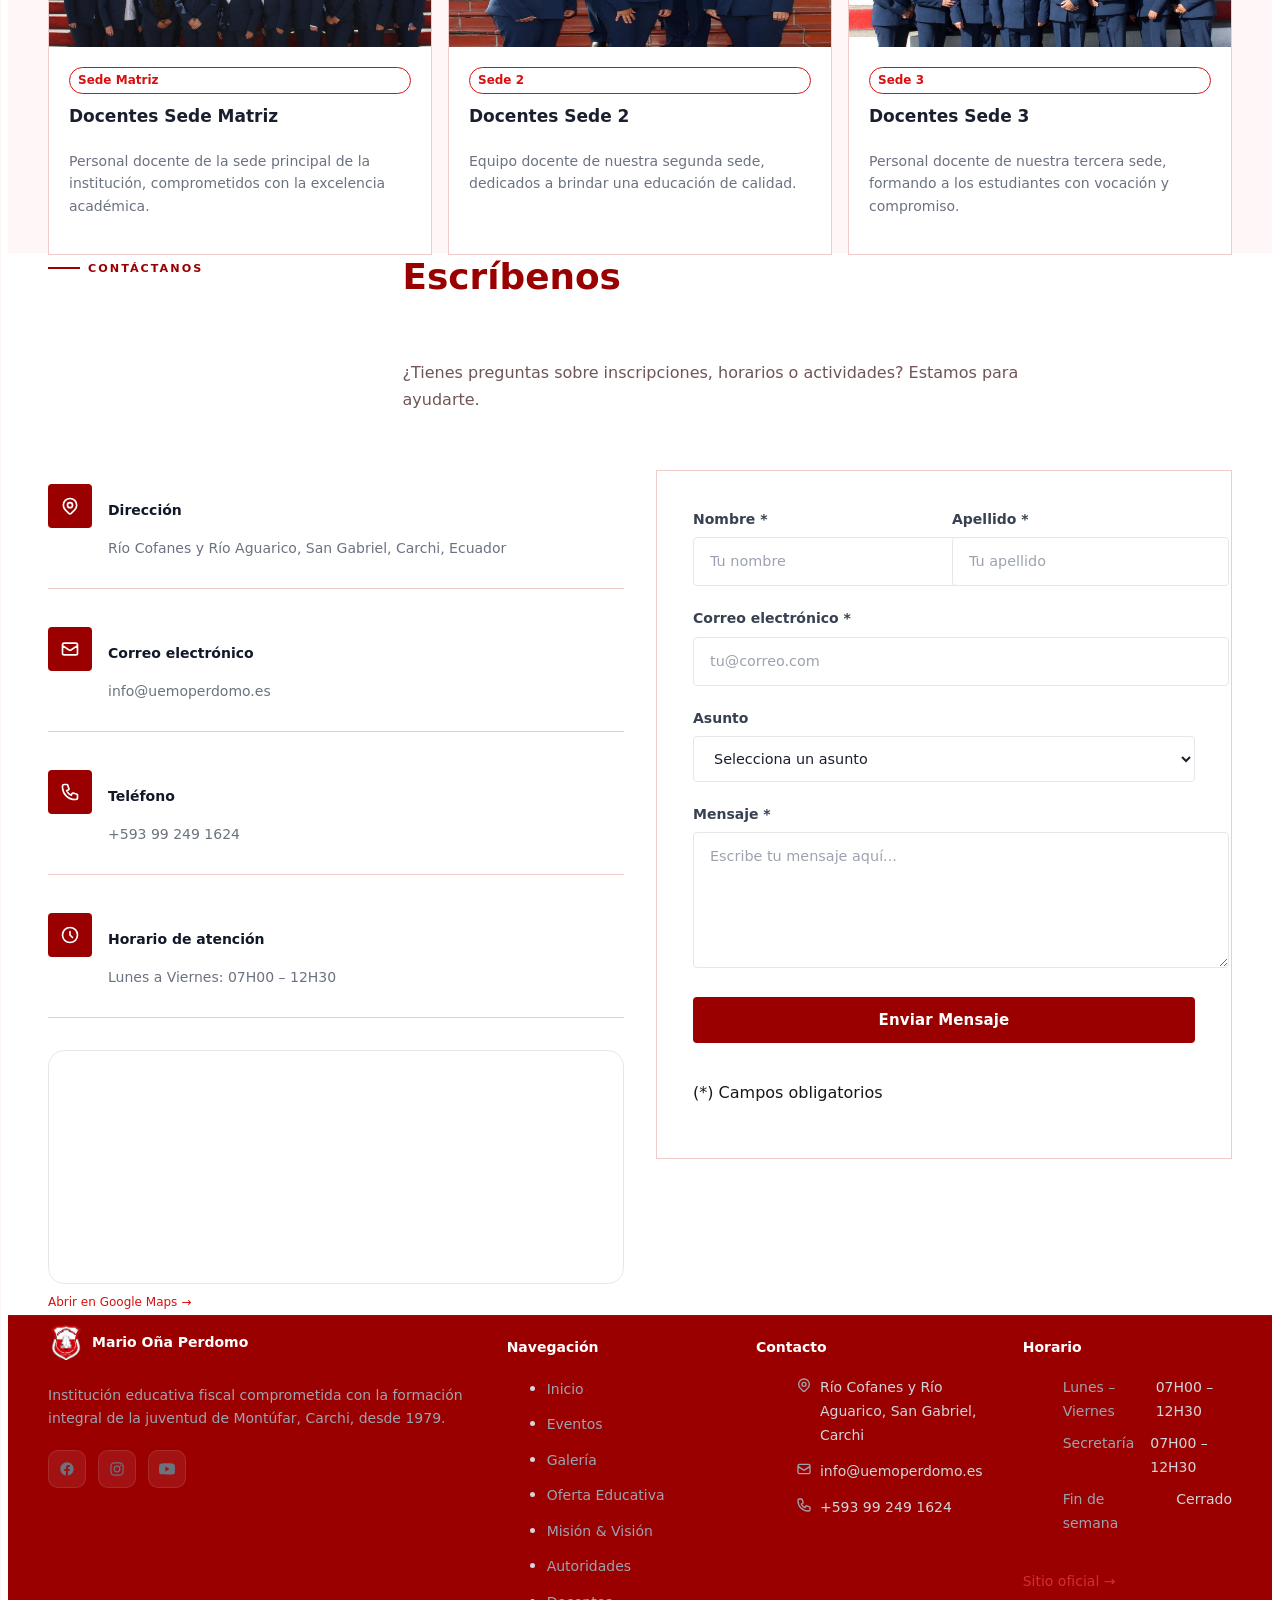
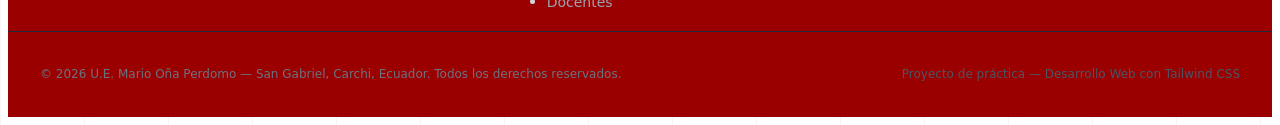
==== commit dd7d31fe: "fix: aria, lightbox caption overflow y section-subtitle grid - aria-hidden="true" en 4 eyebrows falt" ====
--- a/FrontEnd/index.html
+++ b/FrontEnd/index.html
@@ -8,7 +8,8 @@
     <meta name="description"
         content="Unidad Educativa Mario Oña Perdomo — Institución educativa pública de excelencia en San Gabriel, Carchi, Ecuador. Oferta educativa: Inicial, Preparatoria, Educación Básica y Bachillerato." />
     <meta http-equiv="Content-Security-Policy"
-        content="default-src 'self'; script-src 'self' 'unsafe-inline' https://cdn.tailwindcss.com; style-src 'self' 'unsafe-inline' https://fonts.googleapis.com; img-src 'self' data: http: https:; font-src 'self' https://fonts.gstatic.com; frame-src https://maps.google.com; object-src 'none'; base-uri 'self'; form-action 'self';" />
+        content="default-src 'self'; script-src 'self' 'unsafe-inline' https://cdn.tailwindcss.com; script-src-attr 'none'; style-src 'self' 'unsafe-inline' https://fonts.googleapis.com; img-src 'self' data: https: blob:; font-src 'self' https://fonts.gstatic.com; frame-src https://maps.google.com; connect-src 'self'; object-src 'none'; base-uri 'self'; form-action 'self'; frame-ancestors 'self';" />
+    <meta name="referrer" content="strict-origin-when-cross-origin" />
     <meta name="keywords"
         content="Mario Oña Perdomo, colegio San Gabriel, unidad educativa San Gabriel, bachillerato San Gabriel, educación pública Ecuador, Carchi" />
     <meta name="author" content="U.E. Mario Oña Perdomo" />
@@ -49,7 +50,7 @@
     <link rel="preconnect" href="https://fonts.gstatic.com" crossorigin />
     <link href="https://fonts.googleapis.com/css2?family=Plus+Jakarta+Sans:wght@400;500;600;700;800;900&amp;display=swap"
         rel="stylesheet" />
-    <link rel="stylesheet" href="css/styles.css?v=20260628-5" />
+    <link rel="stylesheet" href="css/styles.css?v=20260628-sec1" />
     <link rel="icon" type="image/png" href="images/escudo.png" />
 </head>
 
@@ -91,7 +92,7 @@
                 </div>
 
                 <!-- Acceso a plataforma institucional -->
-                <a href="https://uemop.emex365.cloud" target="_blank" rel="noopener" class="nav-login-btn">
+                <a href="https://uemop.emex365.cloud" target="_blank" rel="noopener noreferrer" class="nav-login-btn">
                     <svg fill="none" stroke="currentColor" viewBox="0 0 24 24">
                         <path stroke-linecap="round" stroke-linejoin="round" stroke-width="2"
                             d="M10 6H6a2 2 0 00-2 2v10a2 2 0 002 2h10a2 2 0 002-2v-4M14 4h6m0 0v6m0-6L10 14" />
@@ -121,7 +122,7 @@
             <a href="#autoridades" class="nav-mobile-link">Autoridades</a>
             <a href="#docentes" class="nav-mobile-link">Docentes</a>
             <a href="#contacto" class="nav-mobile-link">Contacto</a>
-            <a href="https://uemop.emex365.cloud" target="_blank" rel="noopener" class="nav-mobile-login">Iniciar sesión</a>
+            <a href="https://uemop.emex365.cloud" target="_blank" rel="noopener noreferrer" class="nav-mobile-login">Plataforma</a>
         </div>
     </nav>
 
@@ -227,6 +228,7 @@
 
                     <div class="content-card fade-up delay-100">
                         <img src="images/evento-panoramica.jpg" alt="Desfile Cívico — 120 años Cantón Montúfar"
+                            class="media-img media-img--evento-panoramica"
                             loading="lazy" />
                         <div class="card-body">
                             <span class="badge-rojo">Cívico</span>
@@ -244,6 +246,7 @@
 
                     <div class="content-card fade-up delay-200">
                         <img src="images/evento-edificio.jpg" alt="Proclamación de Abanderados 2025–2026"
+                            class="media-img media-img--evento-edificio"
                             loading="lazy" />
                         <div class="card-body">
                             <span class="badge-emerald">Orgullo Cívico</span>
@@ -261,6 +264,7 @@
 
                     <div class="content-card fade-up delay-300">
                         <img src="images/evento-especial.jpg" alt="Culminación del Coliseo Institucional"
+                            class="media-img media-img--evento-especial"
                             loading="lazy" />
                         <div class="card-body">
                             <span class="badge-amber">Infraestructura</span>
@@ -293,11 +297,12 @@
                         Haz clic en una imagen para verla.</p>
                 </div>
 
-                <div id="galeria-grid" class="gallery-grid" role="list">
+                <div id="galeria-grid" class="gallery-grid">
 
                     <div class="gallery-item fade-up delay-100" data-caption="Acto de graduación 2024"
                         tabindex="0" role="button" aria-label="Ver imagen: Acto de graduación 2024">
-                        <img src="images/galeria-1.jpg" alt="Acto de graduación 2024"                             loading="lazy" />
+                        <img src="images/galeria-1.jpg" alt="Acto de graduación 2024"
+                            class="gallery-img gallery-img--1" loading="lazy" />
                         <div class="gallery-overlay" aria-hidden="true">
                             <svg fill="none" stroke="currentColor" viewBox="0 0 24 24">
                                 <path stroke-linecap="round" stroke-linejoin="round" stroke-width="2"
@@ -309,6 +314,7 @@
                     <div class="gallery-item fade-up delay-200" data-caption="Olimpiadas deportivas 2024" tabindex="0"
                         role="button" aria-label="Ver imagen: Olimpiadas deportivas 2024">
                         <img src="images/galeria-2.jpg" alt="Olimpiadas deportivas 2024"
+                            class="gallery-img gallery-img--2"
                             loading="lazy" />
                         <div class="gallery-overlay" aria-hidden="true">
                             <svg fill="none" stroke="currentColor" viewBox="0 0 24 24">
@@ -320,7 +326,8 @@
 
                     <div class="gallery-item fade-up delay-300" data-caption="Feria de Ciencias 2024" tabindex="0"
                         role="button" aria-label="Ver imagen: Feria de Ciencias 2024">
-                        <img src="images/galeria-3.jpg" alt="Feria de Ciencias 2024"                             loading="lazy" />
+                        <img src="images/galeria-3.jpg" alt="Feria de Ciencias 2024"
+                            class="gallery-img gallery-img--3" loading="lazy" />
                         <div class="gallery-overlay" aria-hidden="true">
                             <svg fill="none" stroke="currentColor" viewBox="0 0 24 24">
                                 <path stroke-linecap="round" stroke-linejoin="round" stroke-width="2"
@@ -332,6 +339,7 @@
                     <div class="gallery-item fade-up delay-400" data-caption="Acto cívico — Día de la Independencia"
                         tabindex="0" role="button" aria-label="Ver imagen: Acto cívico — Día de la Independencia">
                         <img src="images/galeria-4.jpg" alt="Acto cívico — Día de la Independencia"
+                            class="gallery-img gallery-img--4"
                             loading="lazy" />
                         <div class="gallery-overlay" aria-hidden="true">
                             <svg fill="none" stroke="currentColor" viewBox="0 0 24 24">
@@ -344,6 +352,7 @@
                     <div class="gallery-item fade-up delay-100" data-caption="Club de Lectura estudiantil" tabindex="0"
                         role="button" aria-label="Ver imagen: Club de Lectura estudiantil">
                         <img src="images/galeria-5.jpg" alt="Club de Lectura estudiantil"
+                            class="gallery-img gallery-img--5"
                             loading="lazy" />
                         <div class="gallery-overlay" aria-hidden="true">
                             <svg fill="none" stroke="currentColor" viewBox="0 0 24 24">
@@ -356,6 +365,7 @@
                     <div class="gallery-item fade-up delay-200" data-caption="Danza folclórica — Festival Cultural"
                         tabindex="0" role="button" aria-label="Ver imagen: Danza folclórica — Festival Cultural">
                         <img src="images/galeria-6.jpg" alt="Danza folclórica — Festival Cultural"
+                            class="gallery-img gallery-img--6"
                             loading="lazy" />
                         <div class="gallery-overlay" aria-hidden="true">
                             <svg fill="none" stroke="currentColor" viewBox="0 0 24 24">
@@ -368,6 +378,7 @@
                     <div class="gallery-item fade-up delay-300" data-caption="Laboratorio de Computación" tabindex="0"
                         role="button" aria-label="Ver imagen: Laboratorio de Computación">
                         <img src="images/galeria-7.jpg" alt="Laboratorio de Computación"
+                            class="gallery-img gallery-img--7"
                             loading="lazy" />
                         <div class="gallery-overlay" aria-hidden="true">
                             <svg fill="none" stroke="currentColor" viewBox="0 0 24 24">
@@ -380,6 +391,7 @@
                     <div class="gallery-item fade-up delay-400" data-caption="Cancha deportiva institucional"
                         tabindex="0" role="button" aria-label="Ver imagen: Cancha deportiva institucional">
                         <img src="images/galeria-8.jpg" alt="Cancha deportiva institucional"
+                            class="gallery-img gallery-img--8"
                             loading="lazy" />
                         <div class="gallery-overlay" aria-hidden="true">
                             <svg fill="none" stroke="currentColor" viewBox="0 0 24 24">
@@ -416,7 +428,7 @@
             <div class="section-inner">
 
                 <div class="section-header fade-up">
-                    <span class="section-eyebrow">Niveles</span>
+                    <span class="section-eyebrow" aria-hidden="true">Niveles</span>
                     <h2 class="section-title">Oferta Educativa</h2>
                     <p class="section-subtitle">Contamos con todos los niveles del sistema educativo
                         ecuatoriano.</p>
@@ -428,7 +440,7 @@
                         <div class="oferta-icon bg-yellow-400">
                             <span class="text-2xl">🌱</span>
                         </div>
-                        <h3 class="oferta-title">Educación Inicial</h3>
+                        <h3 class="oferta-title">Educación Inicial I y II</h3>
                         <p class="card-desc">Estimulación temprana mediante el juego y el aprendizaje lúdico.</p>
 
                     </div>
@@ -446,7 +458,7 @@
                         <div class="oferta-icon bg-blue-500">
                             <span class="text-2xl">🔬</span>
                         </div>
-                        <h3 class="oferta-title">Educación Básica</h3>
+                        <h3 class="oferta-title">Educación Básica Elemental y Media</h3>
                         <p class="card-desc">Del 2do al 10mo de EGB con ciencias, matemáticas y humanidades.</p>
 
                     </div>
@@ -455,7 +467,7 @@
                         <div class="oferta-icon bg-rojo-600">
                             <span class="text-2xl">🎓</span>
                         </div>
-                        <h3 class="oferta-title">Bachillerato</h3>
+                        <h3 class="oferta-title">Educación Básica Superior y Bachillerato</h3>
                         <p class="card-desc">BGU con preparación universitaria y pensamiento crítico-científico.</p>
 
                     </div>
@@ -471,7 +483,7 @@
             <div class="section-inner">
 
                 <div class="section-header fade-up">
-                    <span class="section-eyebrow section-eyebrow--light">Identidad Institucional</span>
+                    <span class="section-eyebrow section-eyebrow--light" aria-hidden="true">Identidad Institucional</span>
                     <h2 class="section-title">Misión &amp; Visión</h2>
                 </div>
 
@@ -517,27 +529,7 @@
                     </div>
 
                 </div>
-
-                <!-- Valores -->
-                <div class="valores-grid fade-up">
-                    <div class="valor-card">
-                        <div class="valor-emoji">🤝</div>
-                        <p class="valor-label">Respeto</p>
-                    </div>
-                    <div class="valor-card">
-                        <div class="valor-emoji">⚖️</div>
-                        <p class="valor-label">Honestidad</p>
-                    </div>
-                    <div class="valor-card">
-                        <div class="valor-emoji">💡</div>
-                        <p class="valor-label">Innovación</p>
-                    </div>
-                    <div class="valor-card">
-                        <div class="valor-emoji">🌍</div>
-                        <p class="valor-label">Responsabilidad</p>
-                    </div>
-                </div>
-
+                
             </div>
         </section>
 
@@ -548,7 +540,7 @@
             <div class="section-inner">
 
                 <div class="section-header fade-up">
-                    <span class="section-eyebrow">Equipo Directivo</span>
+                    <span class="section-eyebrow" aria-hidden="true">Equipo Directivo</span>
                     <h2 class="section-title">Autoridades</h2>
                     <p class="section-subtitle">El equipo que lidera nuestra institución con vocación y compromiso.</p>
                 </div>
@@ -604,7 +596,7 @@
                     <div
                         class="content-card fade-up delay-100">
                         <img src="images/docentes-matriz.jpg" alt="Docentes Sede Matriz"
-                            class="h-52" loading="lazy" />
+                            class="docente-img docente-img--matriz" loading="lazy" />
                         <div class="card-body">
                             <span class="badge-rojo">Sede Matriz</span>
                             <h3 class="card-title">Docentes Sede Matriz</h3>
@@ -615,7 +607,7 @@
 
                     <div
                         class="content-card fade-up delay-200">
-                        <img src="images/docentes-sede2.jpg" alt="Docentes Sede 2" class="h-52"
+                        <img src="images/docentes-sede2.jpg" alt="Docentes Sede 2" class="docente-img docente-img--sede2"
                             loading="lazy" />
                         <div class="card-body">
                             <span class="badge-rojo">Sede 2</span>
@@ -627,7 +619,7 @@
 
                     <div
                         class="content-card fade-up delay-300">
-                        <img src="images/docentes-sede3.jpg" alt="Docentes Sede 3" class="h-52"
+                        <img src="images/docentes-sede3.jpg" alt="Docentes Sede 3" class="docente-img docente-img--sede3"
                             loading="lazy" />
                         <div class="card-body">
                             <span class="badge-rojo">Sede 3</span>
@@ -648,7 +640,7 @@
             <div class="section-inner">
 
                 <div class="section-header fade-up">
-                    <span class="section-eyebrow">Contáctanos</span>
+                    <span class="section-eyebrow" aria-hidden="true">Contáctanos</span>
                     <h2 class="section-title">Escríbenos</h2>
                     <p class="section-subtitle">¿Tienes preguntas sobre inscripciones, horarios o
                         actividades? Estamos para ayudarte.</p>
@@ -727,7 +719,7 @@
                                 referrerpolicy="no-referrer-when-downgrade"
                                 title="Ubicación U.E. Mario Oña Perdomo — Río Cofanes y Río Aguarico, San Gabriel, Carchi"></iframe>
                         </div>
-                        <a href="https://maps.app.goo.gl/WaLZVtpGyFx7cPSbA" target="_blank" rel="noopener"
+                        <a href="https://maps.app.goo.gl/WaLZVtpGyFx7cPSbA" target="_blank" rel="noopener noreferrer"
                             class="contact-map-link">
                             Abrir en Google Maps →
                         </a>
@@ -744,7 +736,7 @@
                                         class="form-label">Nombre *</label>
                                     <input type="text" id="campo-nombre" name="nombre" class="input-field"
                                         placeholder="Tu nombre" required autocomplete="given-name" aria-required="true"
-                                        aria-describedby="error-nombre" />
+                                        maxlength="80" aria-describedby="error-nombre" />
                                     <p id="error-nombre" class="form-error hidden"
                                         role="alert">Por favor ingresa tu nombre.</p>
                                 </div>
@@ -753,7 +745,7 @@
                                         class="form-label">Apellido *</label>
                                     <input type="text" id="campo-apellido" name="apellido" class="input-field"
                                         placeholder="Tu apellido" required autocomplete="family-name"
-                                        aria-required="true" aria-describedby="error-apellido" />
+                                        aria-required="true" maxlength="80" aria-describedby="error-apellido" />
                                     <p id="error-apellido" class="form-error hidden"
                                         role="alert">Por favor ingresa tu apellido.</p>
                                 </div>
@@ -764,7 +756,7 @@
                                     electrónico *</label>
                                 <input type="email" id="campo-email" name="email" class="input-field"
                                     placeholder="tu@correo.com" required autocomplete="email" aria-required="true"
-                                    aria-describedby="error-email" />
+                                    maxlength="160" aria-describedby="error-email" />
                                 <p id="error-email" class="form-error hidden" role="alert">Por
                                     favor ingresa un correo válido.</p>
                             </div>
@@ -786,7 +778,7 @@
                                     class="form-label">Mensaje *</label>
                                 <textarea id="campo-mensaje" name="mensaje" rows="5" class="input-field resize-none"
                                     placeholder="Escribe tu mensaje aquí..." required aria-required="true"
-                                    aria-describedby="error-mensaje"></textarea>
+                                    maxlength="1000" aria-describedby="error-mensaje"></textarea>
                                 <p id="error-mensaje" class="form-error hidden" role="alert">
                                     Por favor escribe tu mensaje.</p>
                             </div>
@@ -910,7 +902,7 @@
                                 <span class="footer-schedule-time">Cerrado</span>
                             </li>
                         </ul>
-                        <a href="https://uemoperdomo.es" target="_blank" rel="noopener"
+                        <a href="https://uemoperdomo.es" target="_blank" rel="noopener noreferrer"
                             class="footer-link-accent">
                             Sitio oficial →
                         </a>
@@ -942,18 +934,30 @@
     </button>
 
     <!-- Inyecta ítems de galería y eventos desde localStorage ANTES de que main.js inicie el lightbox -->
-    <script>
-            (function () {
-                function esc(s) {
-                    return s ? s.replace(/&/g, '&amp;').replace(/</g, '&lt;').replace(/>/g, '&gt;').replace(/"/g, '&quot;') : '';
-                }
-                function safeImageSrc(src) {
-                    var value = String(src || '').trim();
-                    if (!value) return '';
-                    if (/^data:image\/(png|jpe?g|webp|gif);base64,/i.test(value)) return value;
-                    try {
-                        var url = new URL(value, location.href);
-                        return (url.protocol === 'https:' || url.protocol === 'http:') ? value : '';
+	    <script>
+	            (function () {
+	                var MAX_DATA_IMAGE_CHARS = 4 * 1024 * 1024;
+	                function esc(s) {
+	                    return s ? s.replace(/&/g, '&amp;').replace(/</g, '&lt;').replace(/>/g, '&gt;').replace(/"/g, '&quot;') : '';
+	                }
+	                function cleanText(value, maxLength) {
+	                    return String(value || '')
+	                        .replace(/[\u0000-\u001F\u007F]/g, ' ')
+	                        .replace(/\s+/g, ' ')
+	                        .trim()
+	                        .slice(0, maxLength || 240);
+	                }
+	                function safeImageSrc(src) {
+	                    var value = String(src || '').trim();
+	                    if (!value) return '';
+	                    if (/^data:image\/(png|jpe?g|webp|gif);base64,/i.test(value)) {
+	                        var payload = value.split(',', 2)[1] || '';
+	                        return value.length <= MAX_DATA_IMAGE_CHARS && /^[a-z0-9+/=\s]+$/i.test(payload) ? value : '';
+	                    }
+	                    try {
+	                        var url = new URL(value, location.href);
+                        if (url.origin === location.origin && (url.protocol === 'https:' || url.protocol === 'http:')) return url.href;
+                        return url.protocol === 'https:' ? url.href : '';
                     } catch (e) {
                         return '';
                     }
@@ -964,24 +968,34 @@
                     var gItems = JSON.parse(localStorage.getItem('gallery_items') || '[]');
                     var gGrid = document.getElementById('galeria-grid');
                     if (gGrid && gItems.length) {
-                        var galleryFragment = document.createDocumentFragment();
-                        gItems.forEach(function (item) {
-                            var galleryImage = safeImageSrc(item.url);
-                            if (!galleryImage) return;
-                            var div = document.createElement('div');
-                            div.className = 'gallery-item fade-up';
-                            div.setAttribute('tabindex', '0');
-                            div.setAttribute('role', 'button');
-                            div.setAttribute('aria-label', 'Ver imagen: ' + esc(item.caption));
-                            div.setAttribute('data-caption', esc(item.caption));
-                            div.innerHTML =
-                                '<img src="' + esc(galleryImage) + '" alt="' + esc(item.caption) + '" class="rounded-xl" loading="lazy" />' +
-                                '<div class="gallery-overlay" aria-hidden="true">' +
-                                '<svg class="w-8 h-8 text-white" fill="none" stroke="currentColor" viewBox="0 0 24 24">' +
-                                '<path stroke-linecap="round" stroke-linejoin="round" stroke-width="2" d="M21 21l-6-6m2-5a7 7 0 11-14 0 7 7 0 0114 0zM10 7v3m0 0v3m0-3h3m-3 0H7"/>' +
-                                '</svg></div>';
-                            galleryFragment.appendChild(div);
-                        });
+	                        var galleryFragment = document.createDocumentFragment();
+	                        gItems.forEach(function (item) {
+	                            if (!item || typeof item !== 'object') return;
+	                            var galleryImage = safeImageSrc(item.url);
+	                            if (!galleryImage) return;
+	                            var caption = cleanText(item.caption, 160);
+	                            var div = document.createElement('div');
+	                            div.className = 'gallery-item fade-up';
+	                            div.setAttribute('tabindex', '0');
+	                            div.setAttribute('role', 'button');
+	                            div.setAttribute('aria-label', 'Ver imagen: ' + caption);
+	                            div.setAttribute('data-caption', caption);
+	                            var image = document.createElement('img');
+	                            image.src = galleryImage;
+	                            image.alt = caption;
+	                            image.className = 'rounded-xl';
+	                            image.loading = 'lazy';
+	                            var overlay = document.createElement('div');
+	                            overlay.className = 'gallery-overlay';
+	                            overlay.setAttribute('aria-hidden', 'true');
+	                            overlay.innerHTML =
+	                                '<svg class="w-8 h-8 text-white" fill="none" stroke="currentColor" viewBox="0 0 24 24">' +
+	                                '<path stroke-linecap="round" stroke-linejoin="round" stroke-width="2" d="M21 21l-6-6m2-5a7 7 0 11-14 0 7 7 0 0114 0zM10 7v3m0 0v3m0-3h3m-3 0H7"/>' +
+	                                '</svg>';
+	                            div.appendChild(image);
+	                            div.appendChild(overlay);
+	                            galleryFragment.appendChild(div);
+	                        });
                         gGrid.insertBefore(galleryFragment, gGrid.firstChild);
                     }
                 } catch (e) { }
@@ -990,47 +1004,51 @@
                 try {
                     var eItems = JSON.parse(localStorage.getItem('event_items') || '[]');
                     var eGrid = document.getElementById('eventos-grid');
-                    if (eGrid && eItems.length) {
-                        eItems = eItems
-                            .filter(function (item) { return item.publicado !== false; })
+	                    if (eGrid && eItems.length) {
+	                        eItems = eItems
+	                            .filter(function (item) { return item && typeof item === 'object'; })
+	                            .filter(function (item) { return item.publicado !== false; })
                             .sort(function (a, b) {
                                 return String(b.fecha || b.createdAt || '').localeCompare(String(a.fecha || a.createdAt || ''));
                             });
 
                         var eventFragment = document.createDocumentFragment();
-                        eItems.forEach(function (item) {
-                            var eventImage = safeImageSrc(item.imagen);
-                            var imgBlock = eventImage
-                                ? '<img src="' + esc(eventImage) + '" alt="' + esc(item.titulo) + '" class="w-full h-40 object-cover" />'
-                                : '<div class="bg-gradient-to-br from-rojo-600 to-rojo-800 h-40 flex items-center justify-center">' +
-                                '<svg class="w-14 h-14 text-white/40" fill="none" stroke="currentColor" viewBox="0 0 24 24">' +
+	                        eItems.forEach(function (item) {
+	                            var eventImage = safeImageSrc(item.imagen);
+	                            var category = cleanText(item.categoria || 'Evento', 40);
+	                            var title = cleanText(item.titulo, 140);
+	                            var description = cleanText(item.descripcion, 1000);
+	                            var imgBlock = eventImage
+	                                ? '<img src="' + esc(eventImage) + '" alt="' + esc(title) + '" class="w-full h-40 object-cover" />'
+	                                : '<div class="bg-gradient-to-br from-rojo-600 to-rojo-800 h-40 flex items-center justify-center">' +
+	                                '<svg class="w-14 h-14 text-white/40" fill="none" stroke="currentColor" viewBox="0 0 24 24">' +
                                 '<path stroke-linecap="round" stroke-linejoin="round" stroke-width="1.5" d="M8 7V3m8 4V3m-9 8h10M5 21h14a2 2 0 002-2V7a2 2 0 00-2-2H5a2 2 0 00-2 2v12a2 2 0 002 2z"/>' +
                                 '</svg></div>';
 
-                            var fechaStr = '';
-                            if (item.fecha) {
-                                try {
-                                    var d = new Date(item.fecha + 'T12:00:00');
-                                    fechaStr = d.toLocaleDateString('es-EC', { day: 'numeric', month: 'long', year: 'numeric' });
-                                } catch (e) { fechaStr = item.fecha; }
-                            }
-                            var meta = fechaStr;
-                            if (item.hora) meta += (meta ? ' · ' : '') + item.hora;
-                            if (item.lugar) meta += (meta ? ' · ' : '') + esc(item.lugar);
+	                            var fechaStr = '';
+	                            if (item.fecha) {
+	                                try {
+	                                    var d = new Date(item.fecha + 'T12:00:00');
+	                                    fechaStr = d.toLocaleDateString('es-EC', { day: 'numeric', month: 'long', year: 'numeric' });
+	                                } catch (e) { fechaStr = cleanText(item.fecha, 20); }
+	                            }
+	                            var meta = fechaStr;
+	                            if (item.hora) meta += (meta ? ' · ' : '') + cleanText(item.hora, 20);
+	                            if (item.lugar) meta += (meta ? ' · ' : '') + cleanText(item.lugar, 120);
 
                             var card = document.createElement('div');
                             card.className = 'content-card fade-up';
                             card.innerHTML =
-                                imgBlock +
-                                '<div class="p-5">' +
-                                '<span class="badge-rojo">' + esc(item.categoria || 'Evento') + '</span>' +
-                                '<h3 class="card-title">' + esc(item.titulo) + '</h3>' +
-                                '<p class="text-gray-500 text-sm leading-relaxed">' + esc(item.descripcion) + '</p>' +
-                                (meta ? '<div class="card-date">' +
-                                    '<svg class="w-3.5 h-3.5" fill="none" stroke="currentColor" viewBox="0 0 24 24">' +
-                                    '<path stroke-linecap="round" stroke-linejoin="round" stroke-width="2" d="M8 7V3m8 4V3m-9 8h10M5 21h14a2 2 0 002-2V7a2 2 0 00-2-2H5a2 2 0 00-2 2v12a2 2 0 002 2z"/>' +
-                                    '</svg>' + meta + '</div>' : '') +
-                                '</div>';
+	                                imgBlock +
+	                                '<div class="p-5">' +
+	                                '<span class="badge-rojo">' + esc(category) + '</span>' +
+	                                '<h3 class="card-title">' + esc(title) + '</h3>' +
+	                                '<p class="text-gray-500 text-sm leading-relaxed">' + esc(description) + '</p>' +
+	                                (meta ? '<div class="card-date">' +
+	                                    '<svg class="w-3.5 h-3.5" fill="none" stroke="currentColor" viewBox="0 0 24 24">' +
+	                                    '<path stroke-linecap="round" stroke-linejoin="round" stroke-width="2" d="M8 7V3m8 4V3m-9 8h10M5 21h14a2 2 0 002-2V7a2 2 0 00-2-2H5a2 2 0 00-2 2v12a2 2 0 002 2z"/>' +
+	                                    '</svg>' + esc(meta) + '</div>' : '') +
+	                                '</div>';
                             eventFragment.appendChild(card);
                         });
                         eGrid.insertBefore(eventFragment, eGrid.firstChild);
@@ -1039,7 +1057,7 @@
             })();
     </script>
 
-    <script src="js/main.js?v=20260628-5"></script>
+    <script src="js/main.js?v=20260628-sec1"></script>
 </body>
 
 </html>
--- a/FrontEnd/css/styles.css
+++ b/FrontEnd/css/styles.css
@@ -822,6 +822,9 @@
   backdrop-filter: blur(8px);
   padding: 8px 20px;
   border-radius: 24px;
+  max-width: 90vw;
+  overflow: hidden;
+  text-overflow: ellipsis;
   white-space: nowrap;
   margin: 0;
   border: 1px solid rgba(255,255,255,0.1);
@@ -2245,6 +2248,7 @@
 }
 
 .section-subtitle {
+  grid-column: 1 / -1;
   margin-left: 0;
   margin-right: 0;
   color: #6F5555;
@@ -3036,6 +3040,72 @@
 }
 
 /* ============================================================
+   DOCENTES — Encuadre de fotos grupales
+   ============================================================ */
+#eventos .media-img,
+#galeria .gallery-img,
+#galeria .gallery-item img {
+  object-fit: cover;
+  object-position: center top;
+}
+
+#eventos .media-img {
+  height: clamp(190px, 16vw, 220px);
+}
+
+#eventos .media-img--evento-panoramica {
+  object-position: center 12%;
+}
+
+#eventos .media-img--evento-edificio {
+  object-position: center 20%;
+}
+
+#eventos .media-img--evento-especial {
+  object-position: center 10%;
+}
+
+#galeria .gallery-item img.gallery-img--1,
+#galeria .gallery-item img.gallery-img--2,
+#galeria .gallery-item img.gallery-img--3,
+#galeria .gallery-item img.gallery-img--4,
+#galeria .gallery-item img.gallery-img--5,
+#galeria .gallery-item img.gallery-img--6 {
+  object-position: center 8%;
+}
+
+#galeria .gallery-item img.gallery-img--7,
+#galeria .gallery-item img.gallery-img--8 {
+  object-position: center 18%;
+}
+
+#docentes .docente-img {
+  width: 100%;
+  height: clamp(180px, 15vw, 220px) !important;
+  object-fit: cover;
+  object-position: center top;
+}
+
+#docentes .docente-img--matriz {
+  object-position: center 8%;
+}
+
+#docentes .docente-img--sede2 {
+  object-position: center 4%;
+}
+
+#docentes .docente-img--sede3 {
+  object-position: center 7%;
+}
+
+@media (max-width: 767px) {
+  #docentes .docente-img {
+    height: 230px !important;
+    object-position: center top;
+  }
+}
+
+/* ============================================================
    ACERCA DE NOSOTROS
    ============================================================ */
 @media (min-width: 1024px) {
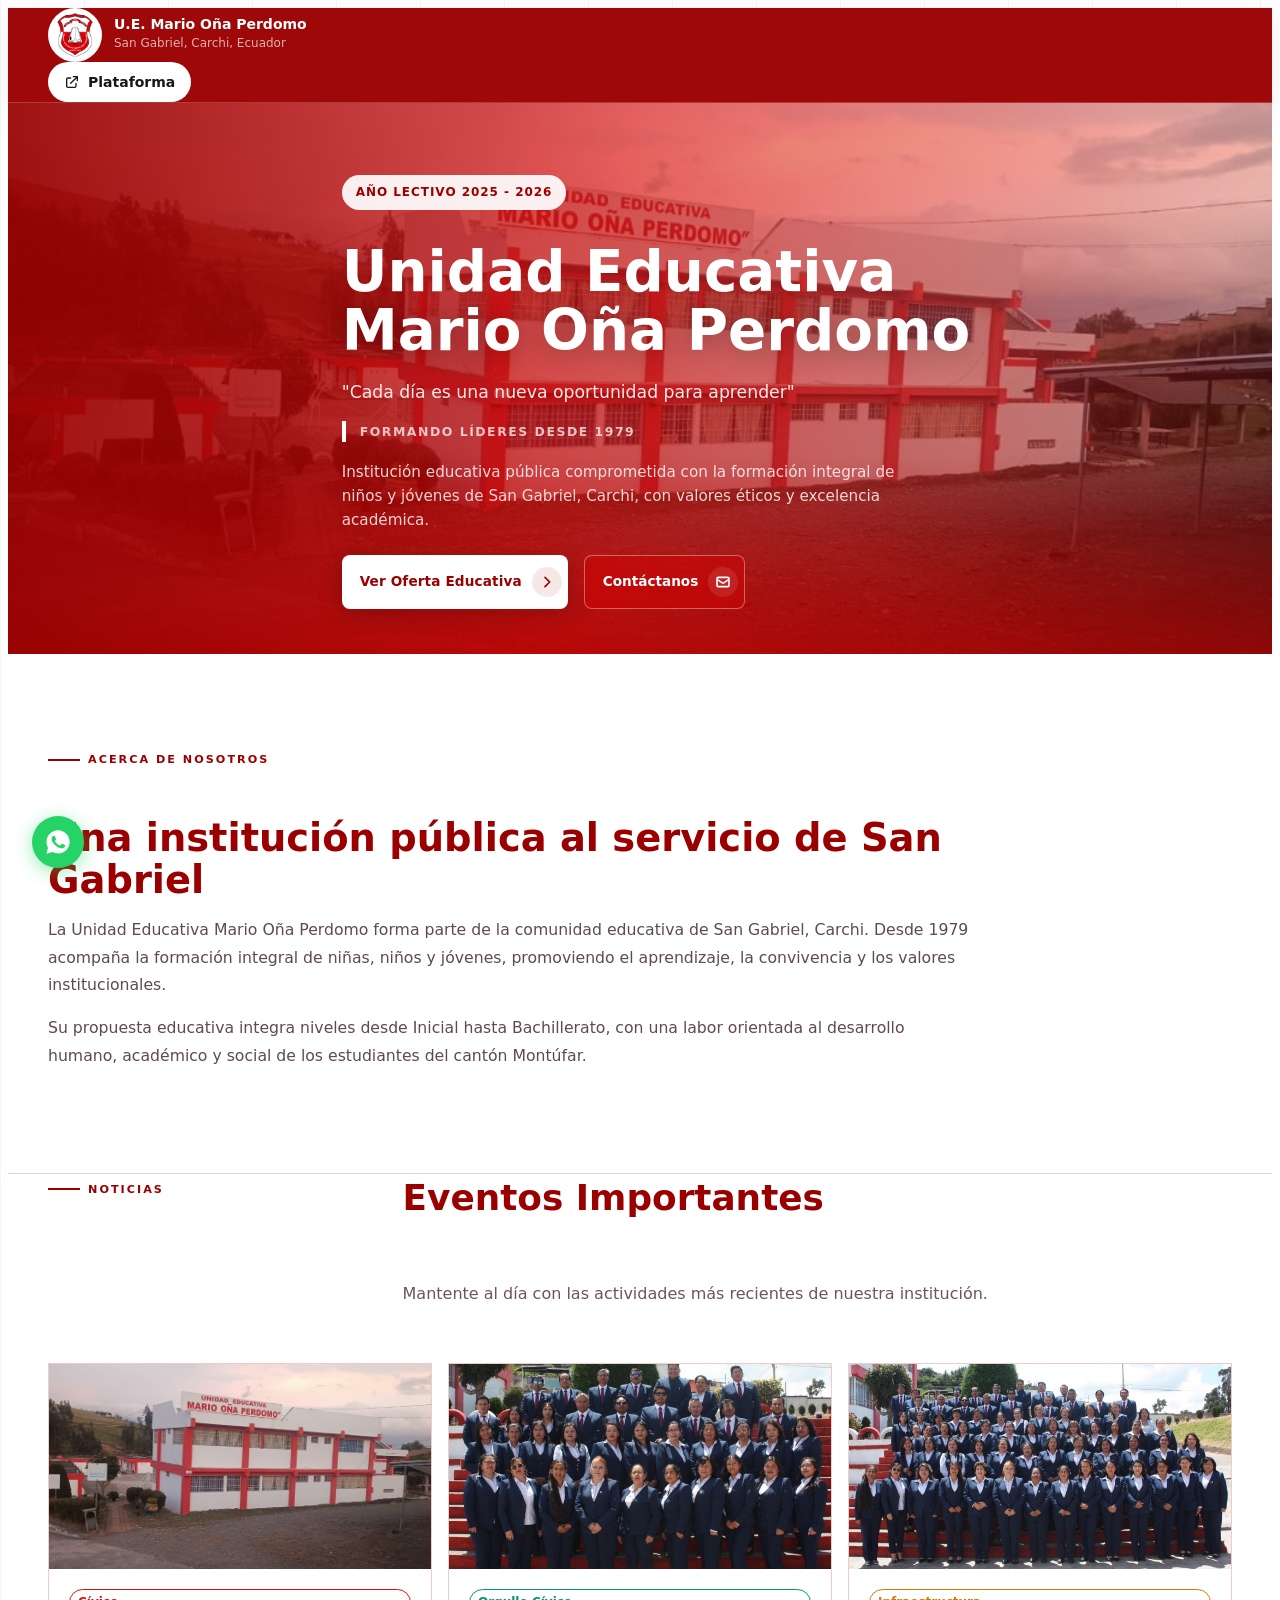
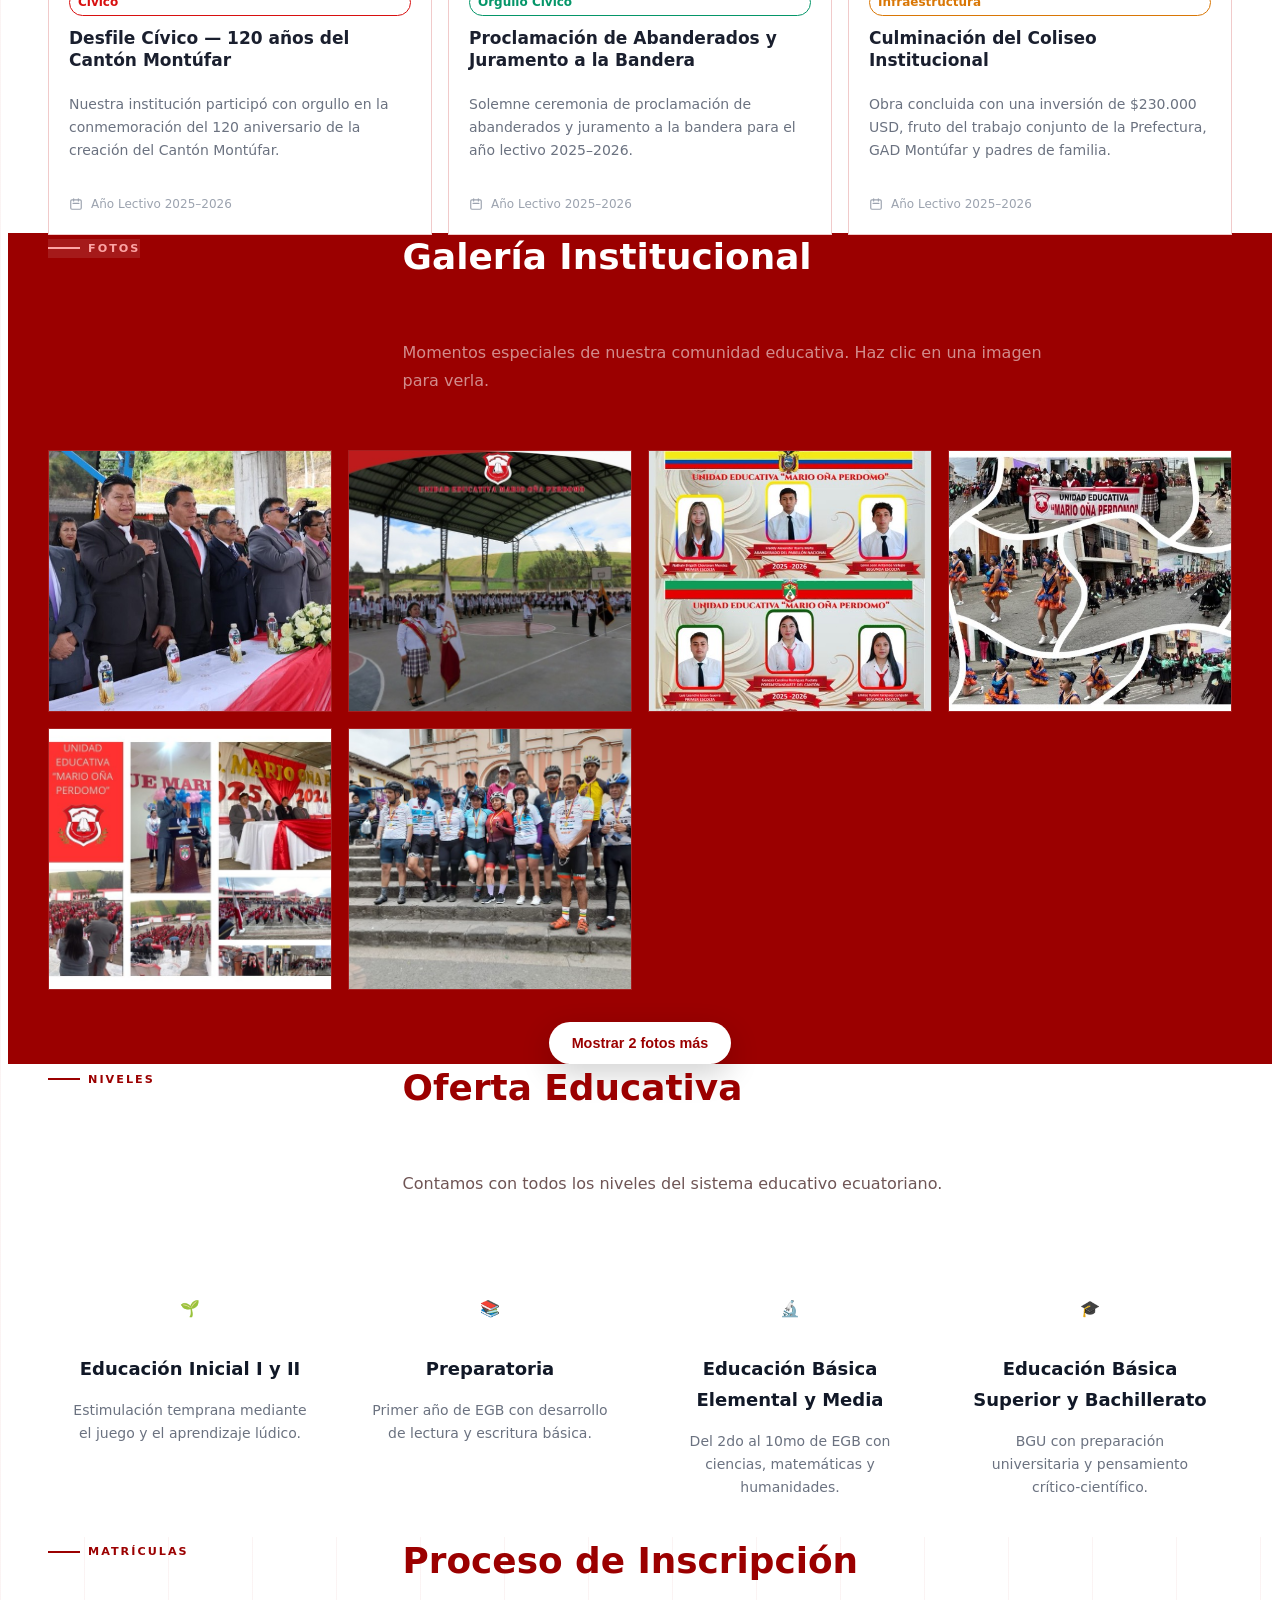
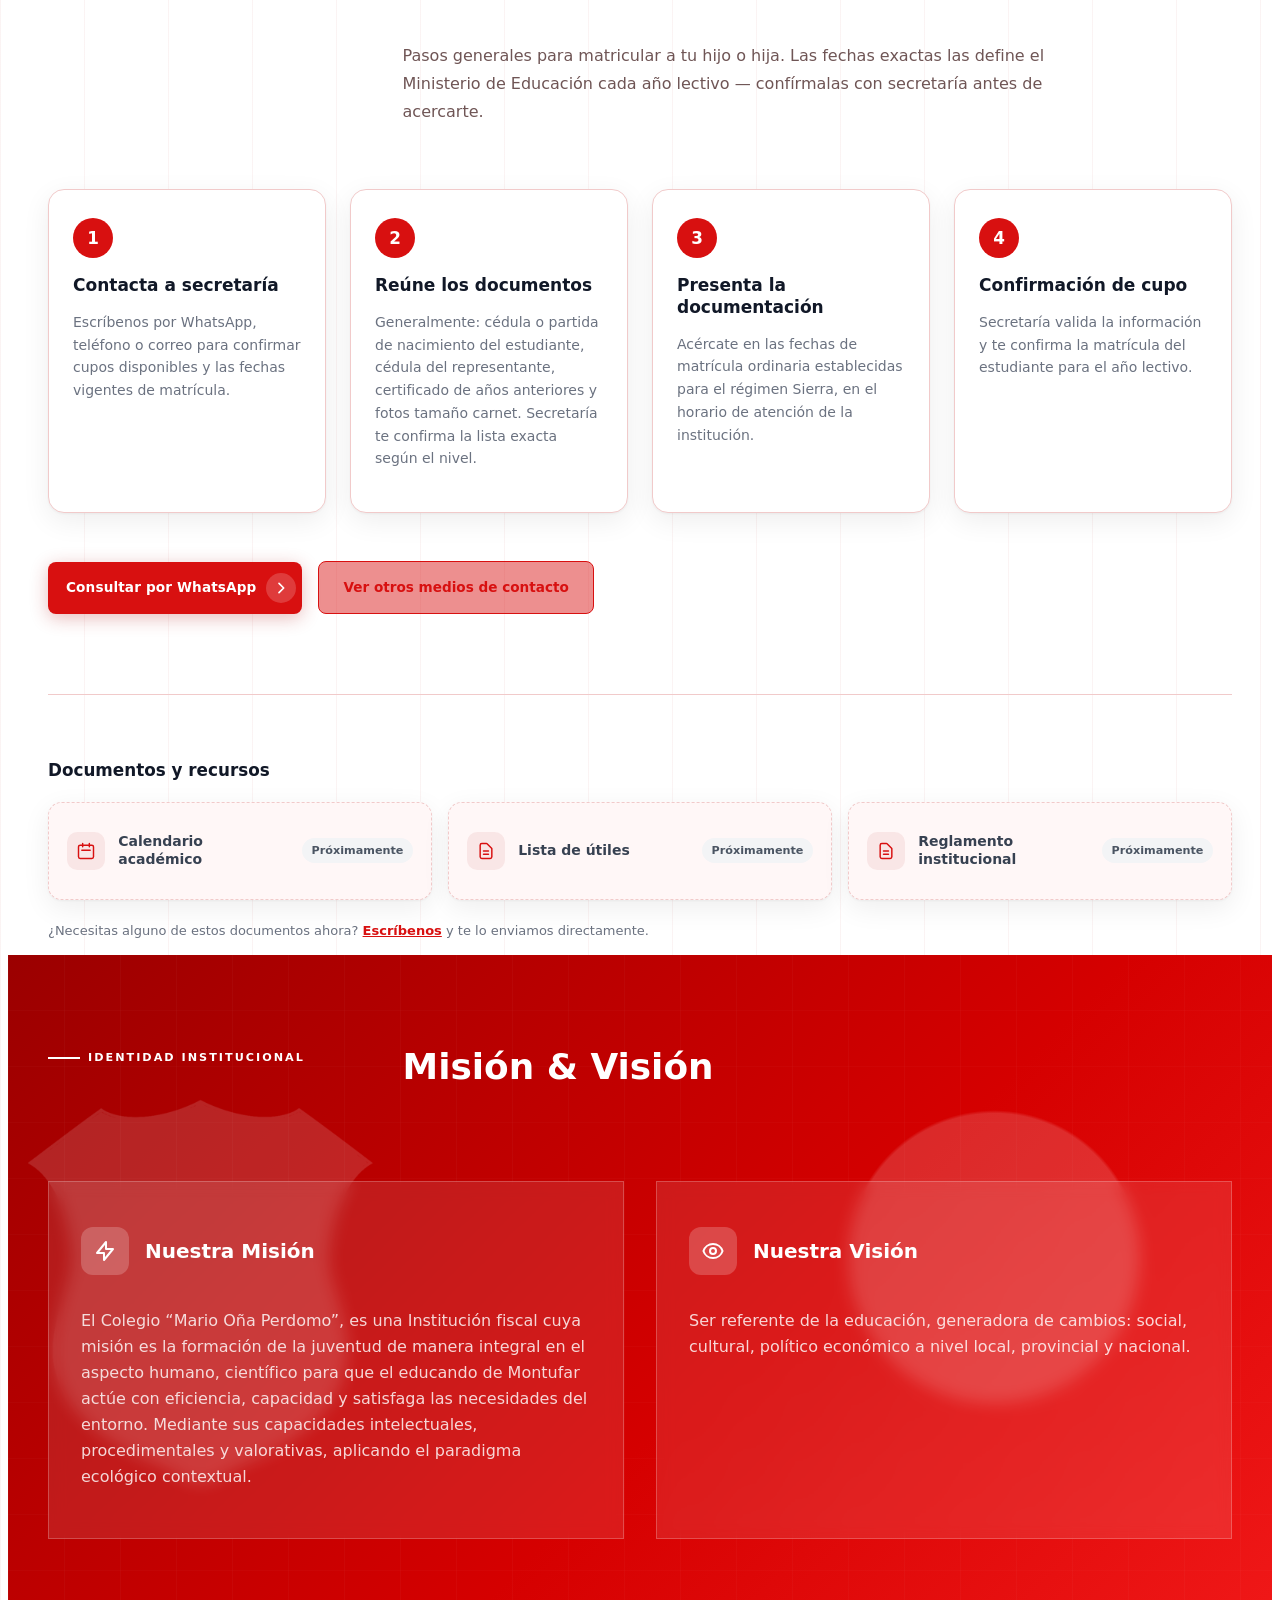
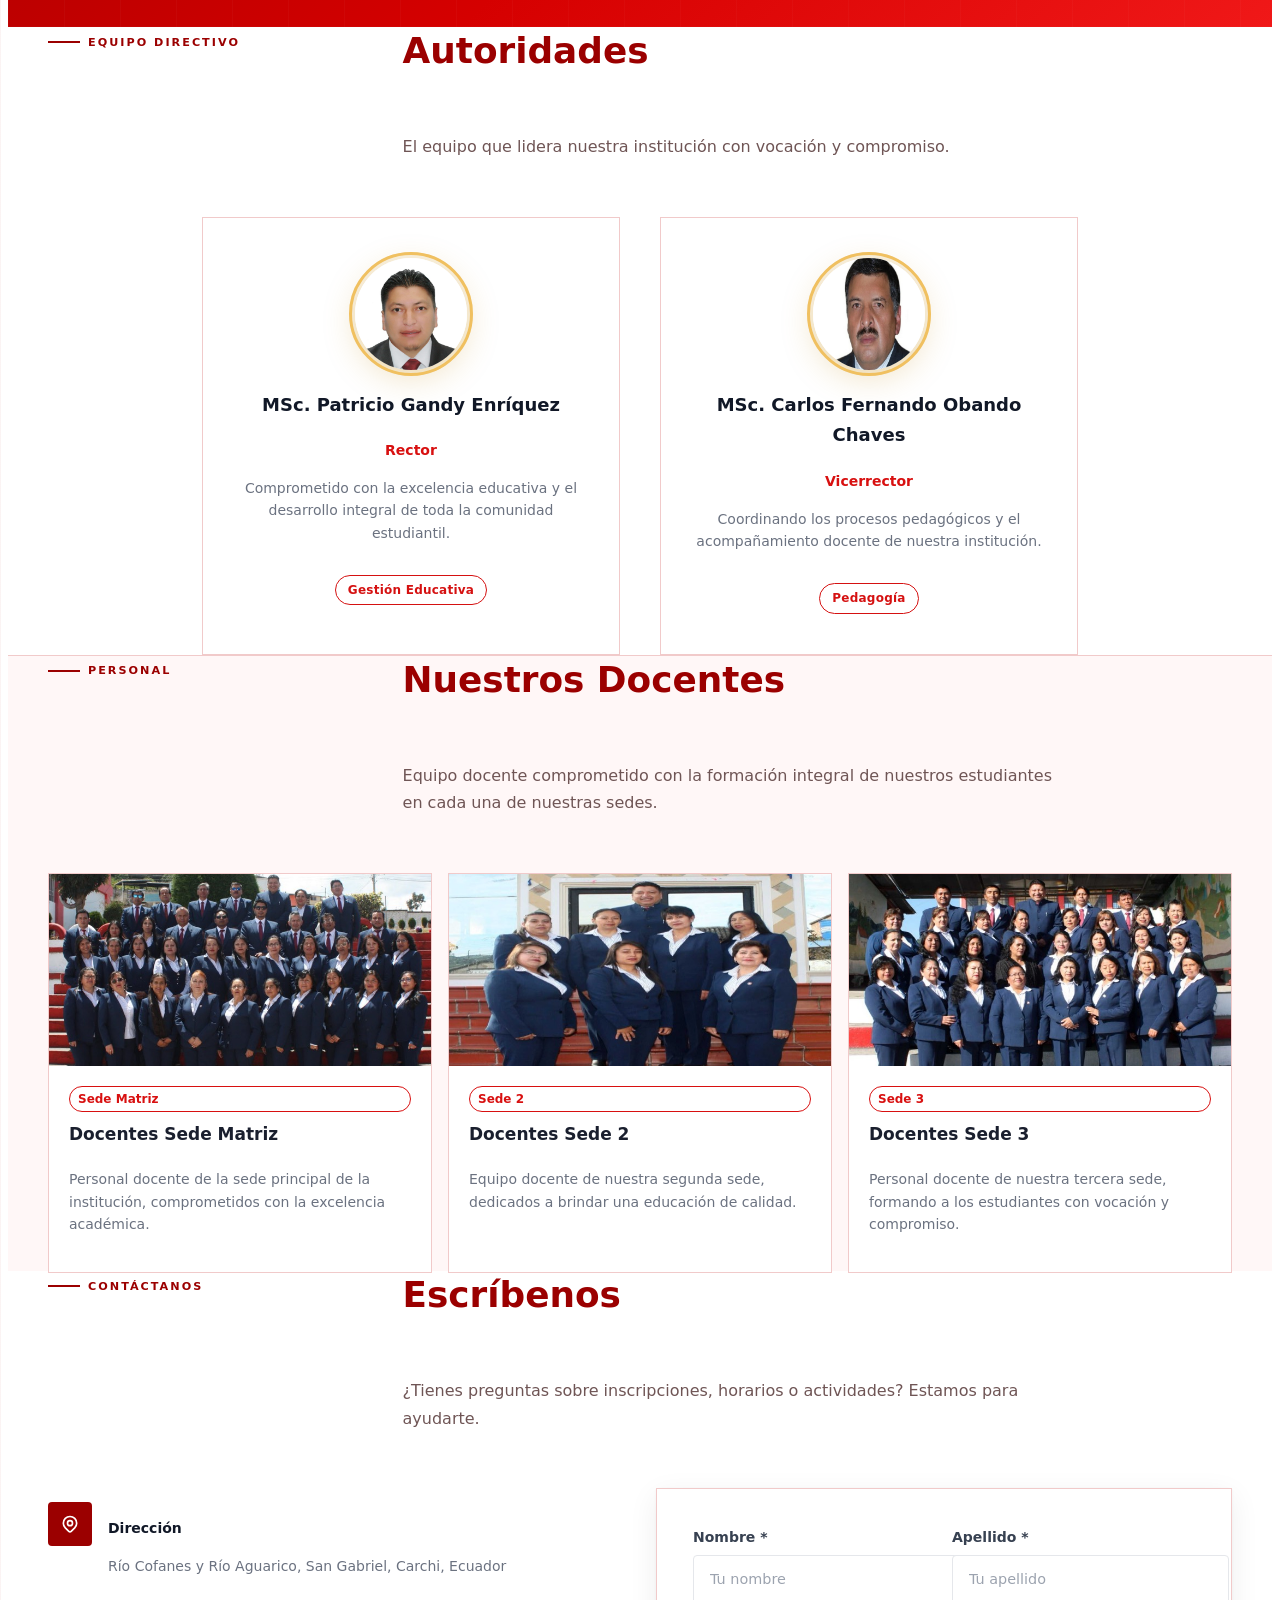
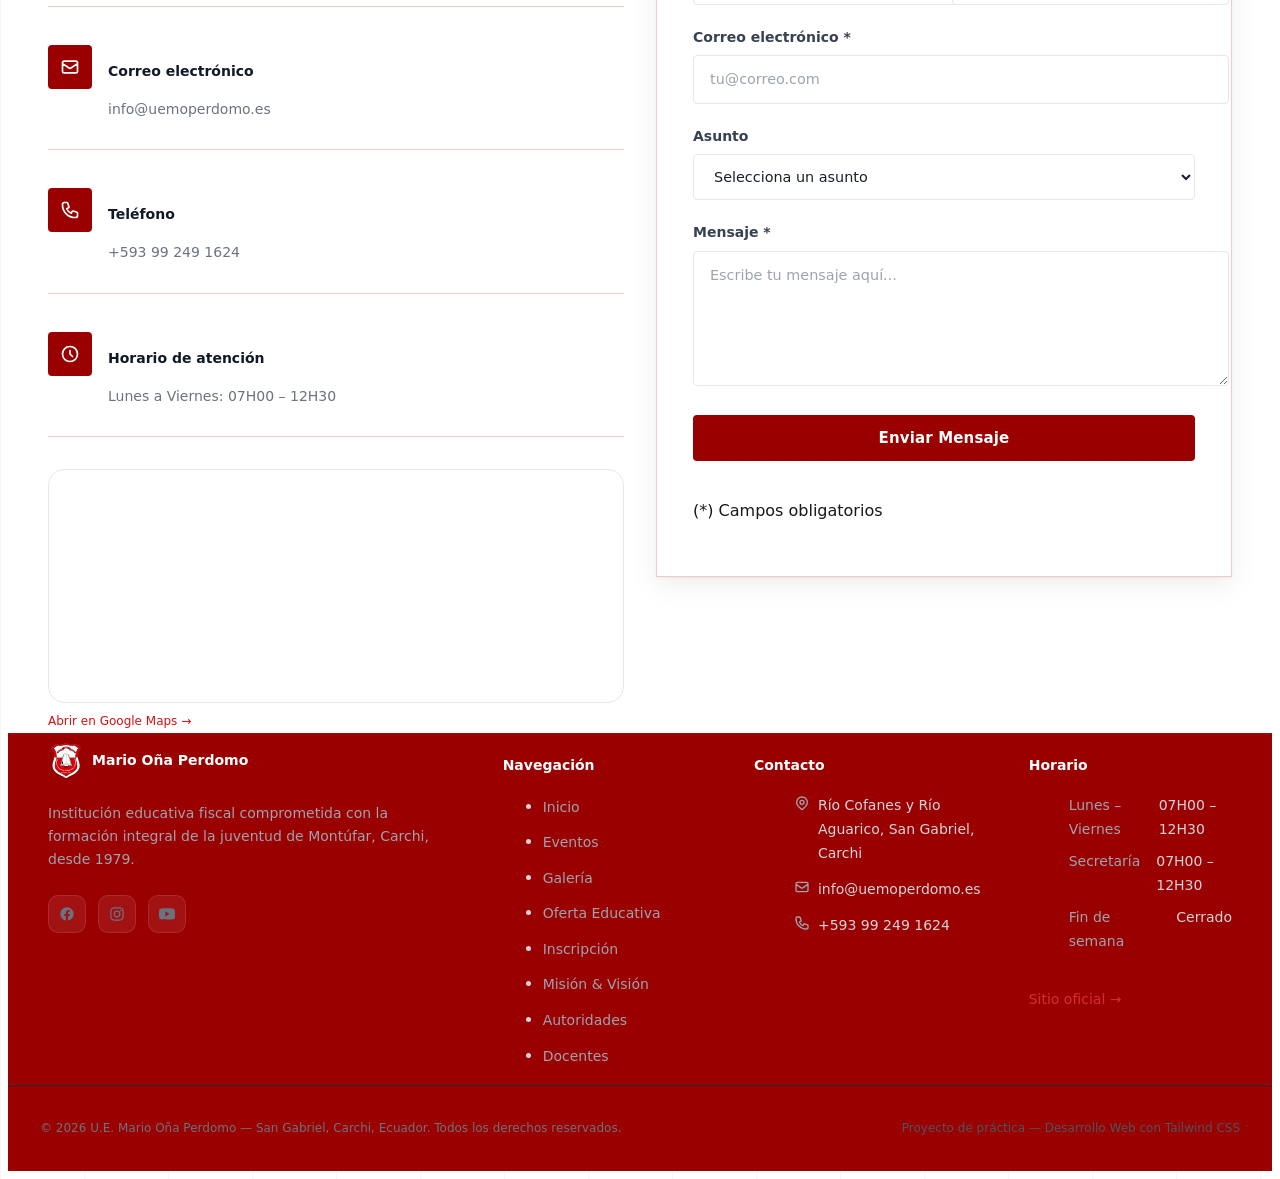
==== commit 8f07fff8: "mejoras profundas" ====
--- a/FrontEnd/index.html
+++ b/FrontEnd/index.html
@@ -8,7 +8,7 @@
     <meta name="description"
         content="Unidad Educativa Mario Oña Perdomo — Institución educativa pública de excelencia en San Gabriel, Carchi, Ecuador. Oferta educativa: Inicial, Preparatoria, Educación Básica y Bachillerato." />
     <meta http-equiv="Content-Security-Policy"
-        content="default-src 'self'; script-src 'self' 'unsafe-inline' https://cdn.tailwindcss.com; script-src-attr 'none'; style-src 'self' 'unsafe-inline' https://fonts.googleapis.com; img-src 'self' data: https: blob:; font-src 'self' https://fonts.gstatic.com; frame-src https://maps.google.com; connect-src 'self'; object-src 'none'; base-uri 'self'; form-action 'self'; frame-ancestors 'self';" />
+        content="default-src 'self'; script-src 'self' https://cdn.tailwindcss.com; script-src-attr 'none'; style-src 'self' 'unsafe-inline' https://fonts.googleapis.com; img-src 'self' data: https: blob:; font-src 'self' https://fonts.gstatic.com; frame-src https://maps.google.com; connect-src 'self'; object-src 'none'; base-uri 'self'; form-action 'self'; frame-ancestors 'self';" />
     <meta name="referrer" content="strict-origin-when-cross-origin" />
     <meta name="keywords"
         content="Mario Oña Perdomo, colegio San Gabriel, unidad educativa San Gabriel, bachillerato San Gabriel, educación pública Ecuador, Carchi" />
@@ -16,42 +16,31 @@
     <meta name="robots" content="index, follow" />
     <!-- Open Graph — Facebook, WhatsApp, LinkedIn -->
     <meta property="og:type" content="website" />
-    <meta property="og:url" content="https://uemoperdomo.es" />
+    <meta property="og:url" content="https://uemoperdomo.es/" />
     <meta property="og:title" content="U.E. Mario Oña Perdomo" />
     <meta property="og:description"
         content="Institución educativa pública comprometida con la formación integral de niños y jóvenes de San Gabriel desde 1979." />
-    <meta property="og:image" content="https://uemoperdomo.es/og-image.jpg" />
+    <meta property="og:image" content="https://uemoperdomo.es/images/og-image.jpg" />
+    <meta property="og:image:width" content="1200" />
+    <meta property="og:image:height" content="630" />
     <!-- Twitter Card -->
     <meta name="twitter:card" content="summary_large_image" />
     <meta name="twitter:title" content="U.E. Mario Oña Perdomo" />
     <meta name="twitter:description"
         content="Institución educativa pública comprometida con la formación integral de niños y jóvenes de San Gabriel desde 1979." />
+    <meta name="twitter:image" content="https://uemoperdomo.es/images/og-image.jpg" />
+    <link rel="canonical" href="https://uemoperdomo.es/" />
     <script src="https://cdn.tailwindcss.com"></script>
-    <script>
-        tailwind.config = {
-            theme: {
-                extend: {
-                    colors: {
-                        rojo: {
-                            50: '#FDECEA',
-                            100: '#FAD0CC',
-                            500: '#D32F2F',
-                            600: '#B22222',
-                            700: '#8B1A1A',
-                            800: '#6E1414',
-                        }
-                    }
-                }
-            }
-        }
-    </script>
+    <script src="js/tailwind-config.js"></script>
     <!-- Preconnect para mejorar carga de fuentes -->
     <link rel="preconnect" href="https://fonts.googleapis.com" />
     <link rel="preconnect" href="https://fonts.gstatic.com" crossorigin />
-    <link href="https://fonts.googleapis.com/css2?family=Plus+Jakarta+Sans:wght@400;500;600;700;800;900&amp;display=swap"
+    <link
+        href="https://fonts.googleapis.com/css2?family=Plus+Jakarta+Sans:wght@400;500;600;700;800;900&amp;display=swap"
         rel="stylesheet" />
     <link rel="stylesheet" href="css/styles.css?v=20260628-sec1" />
-    <link rel="icon" type="image/png" href="images/escudo.png" />
+    <link rel="icon" type="image/png" href="images/escudo-favicon.png" />
+    <script type="application/ld+json" src="js/schema.json"></script>
 </head>
 
 <body class="text-gray-800 bg-white">
@@ -71,7 +60,7 @@
 
                 <!-- Logo -->
                 <a href="#inicio" class="nav-logo" aria-label="U.E. Mario Oña Perdomo — Inicio">
-                    <img src="images/escudo.png" alt="" class="nav-logo-img" aria-hidden="true" />
+                    <img src="images/escudo-logo.png" alt="" class="nav-logo-img" aria-hidden="true" />
                     <div>
                         <span class="nav-logo-name">U.E. Mario Oña Perdomo</span>
                         <span class="nav-logo-sub">San Gabriel, Carchi, Ecuador</span>
@@ -79,12 +68,13 @@
                 </a>
 
                 <!-- Links desktop -->
-                <div class="hidden lg:flex items-center gap-6">
+                <div class="hidden xl:flex items-center gap-6">
                     <a href="#inicio" class="nav-link">Inicio</a>
                     <a href="#acerca" class="nav-link">Acerca</a>
                     <a href="#eventos" class="nav-link">Eventos</a>
                     <a href="#galeria" class="nav-link">Galería</a>
                     <a href="#oferta" class="nav-link">Oferta Educativa</a>
+                    <a href="#inscripcion" class="nav-link">Inscripción</a>
                     <a href="#mision" class="nav-link">Misión &amp; Visión</a>
                     <a href="#autoridades" class="nav-link">Autoridades</a>
                     <a href="#docentes" class="nav-link">Docentes</a>
@@ -101,8 +91,8 @@
                 </a>
 
                 <!-- Hamburguesa mobile -->
-                <button id="menuBtn" class="hamburger-btn"
-                    aria-label="Abrir menú de navegación" aria-expanded="false" aria-controls="mobileMenu">
+                <button id="menuBtn" class="hamburger-btn" aria-label="Abrir menú de navegación" aria-expanded="false"
+                    aria-controls="mobileMenu">
                     <svg aria-hidden="true" fill="none" stroke="currentColor" viewBox="0 0 24 24">
                         <path stroke-linecap="round" stroke-linejoin="round" stroke-width="2"
                             d="M4 6h16M4 12h16M4 18h16" />
@@ -118,11 +108,13 @@
             <a href="#eventos" class="nav-mobile-link">Eventos</a>
             <a href="#galeria" class="nav-mobile-link">Galería</a>
             <a href="#oferta" class="nav-mobile-link">Oferta Educativa</a>
+            <a href="#inscripcion" class="nav-mobile-link">Inscripción</a>
             <a href="#mision" class="nav-mobile-link">Misión &amp; Visión</a>
             <a href="#autoridades" class="nav-mobile-link">Autoridades</a>
             <a href="#docentes" class="nav-mobile-link">Docentes</a>
             <a href="#contacto" class="nav-mobile-link">Contacto</a>
-            <a href="https://uemop.emex365.cloud" target="_blank" rel="noopener noreferrer" class="nav-mobile-login">Plataforma</a>
+            <a href="https://uemop.emex365.cloud" target="_blank" rel="noopener noreferrer"
+                class="nav-mobile-login">Plataforma</a>
         </div>
     </nav>
 
@@ -130,8 +122,7 @@
        HERO
   ============================================================ -->
     <main id="main-content">
-        <section id="inicio" class="hero-bg"
-            aria-labelledby="hero-titulo">
+        <section id="inicio" class="hero-bg" aria-labelledby="hero-titulo">
             <!-- Círculos decorativos (ocultos a lectores de pantalla) -->
             <div class="hero-circle-tr" aria-hidden="true"></div>
             <div class="hero-circle-bl" aria-hidden="true"></div>
@@ -196,7 +187,8 @@
                 <div class="about-layout">
                     <div class="about-copy fade-up">
                         <span class="section-eyebrow" aria-hidden="true">Acerca de nosotros</span>
-                        <h2 id="acerca-titulo" class="about-title">Una institución pública al servicio de San Gabriel</h2>
+                        <h2 id="acerca-titulo" class="about-title">Una institución pública al servicio de San Gabriel
+                        </h2>
                         <p>
                             La Unidad Educativa Mario Oña Perdomo forma parte de la comunidad educativa de San
                             Gabriel, Carchi. Desde 1979 acompaña la formación integral de niñas, niños y jóvenes,
@@ -221,19 +213,23 @@
                 <div class="section-header fade-up">
                     <span class="section-eyebrow" aria-hidden="true">Noticias</span>
                     <h2 id="eventos-titulo" class="section-title">Eventos Importantes</h2>
-                    <p class="section-subtitle">Mantente al día con las actividades más recientes de nuestra institución.</p>
+                    <p class="section-subtitle">Mantente al día con las actividades más recientes de nuestra
+                        institución.</p>
                 </div>
 
                 <div id="eventos-grid" class="grid-3col">
 
                     <div class="content-card fade-up delay-100">
-                        <img src="images/evento-panoramica.jpg" alt="Desfile Cívico — 120 años Cantón Montúfar"
-                            class="media-img media-img--evento-panoramica"
-                            loading="lazy" />
+                        <img src="images/evento-panoramica.jpg"
+                            srcset="images/evento-panoramica-sm.jpg 700w, images/evento-panoramica.jpg 1024w"
+                            sizes="(max-width: 767px) 100vw, 380px"
+                            alt="Desfile Cívico — 120 años Cantón Montúfar"
+                            class="media-img media-img--evento-panoramica" loading="lazy" />
                         <div class="card-body">
                             <span class="badge-rojo">Cívico</span>
                             <h3 class="card-title">Desfile Cívico — 120 años del Cantón Montúfar</h3>
-                            <p class="card-desc">Nuestra institución participó con orgullo en la conmemoración del 120 aniversario de la creación del Cantón Montúfar.</p>
+                            <p class="card-desc">Nuestra institución participó con orgullo en la conmemoración del 120
+                                aniversario de la creación del Cantón Montúfar.</p>
                             <div class="card-date">
                                 <svg fill="none" stroke="currentColor" viewBox="0 0 24 24">
                                     <path stroke-linecap="round" stroke-linejoin="round" stroke-width="2"
@@ -245,13 +241,16 @@
                     </div>
 
                     <div class="content-card fade-up delay-200">
-                        <img src="images/evento-edificio.jpg" alt="Proclamación de Abanderados 2025–2026"
-                            class="media-img media-img--evento-edificio"
-                            loading="lazy" />
+                        <img src="images/evento-edificio.jpg"
+                            srcset="images/evento-edificio-sm.jpg 700w, images/evento-edificio.jpg 1480w"
+                            sizes="(max-width: 767px) 100vw, 380px"
+                            alt="Proclamación de Abanderados 2025–2026"
+                            class="media-img media-img--evento-edificio" loading="lazy" />
                         <div class="card-body">
                             <span class="badge-emerald">Orgullo Cívico</span>
                             <h3 class="card-title">Proclamación de Abanderados y Juramento a la Bandera</h3>
-                            <p class="card-desc">Solemne ceremonia de proclamación de abanderados y juramento a la bandera para el año lectivo 2025–2026.</p>
+                            <p class="card-desc">Solemne ceremonia de proclamación de abanderados y juramento a la
+                                bandera para el año lectivo 2025–2026.</p>
                             <div class="card-date">
                                 <svg fill="none" stroke="currentColor" viewBox="0 0 24 24">
                                     <path stroke-linecap="round" stroke-linejoin="round" stroke-width="2"
@@ -263,13 +262,16 @@
                     </div>
 
                     <div class="content-card fade-up delay-300">
-                        <img src="images/evento-especial.jpg" alt="Culminación del Coliseo Institucional"
-                            class="media-img media-img--evento-especial"
-                            loading="lazy" />
+                        <img src="images/evento-especial.jpg"
+                            srcset="images/evento-especial-sm.jpg 700w, images/evento-especial.jpg 1400w"
+                            sizes="(max-width: 767px) 100vw, 380px"
+                            alt="Culminación del Coliseo Institucional"
+                            class="media-img media-img--evento-especial" loading="lazy" />
                         <div class="card-body">
                             <span class="badge-amber">Infraestructura</span>
                             <h3 class="card-title">Culminación del Coliseo Institucional</h3>
-                            <p class="card-desc">Obra concluida con una inversión de $230.000 USD, fruto del trabajo conjunto de la Prefectura, GAD Montúfar y padres de familia.</p>
+                            <p class="card-desc">Obra concluida con una inversión de $230.000 USD, fruto del trabajo
+                                conjunto de la Prefectura, GAD Montúfar y padres de familia.</p>
                             <div class="card-date">
                                 <svg fill="none" stroke="currentColor" viewBox="0 0 24 24">
                                     <path stroke-linecap="round" stroke-linejoin="round" stroke-width="2"
@@ -299,22 +301,12 @@
 
                 <div id="galeria-grid" class="gallery-grid">
 
-                    <div class="gallery-item fade-up delay-100" data-caption="Acto de graduación 2024"
-                        tabindex="0" role="button" aria-label="Ver imagen: Acto de graduación 2024">
-                        <img src="images/galeria-1.jpg" alt="Acto de graduación 2024"
-                            class="gallery-img gallery-img--1" loading="lazy" />
-                        <div class="gallery-overlay" aria-hidden="true">
-                            <svg fill="none" stroke="currentColor" viewBox="0 0 24 24">
-                                <path stroke-linecap="round" stroke-linejoin="round" stroke-width="2"
-                                    d="M21 21l-6-6m2-5a7 7 0 11-14 0 7 7 0 0114 0zM10 7v3m0 0v3m0-3h3m-3 0H7" />
-                            </svg>
-                        </div>
-                    </div>
-
-                    <div class="gallery-item fade-up delay-200" data-caption="Olimpiadas deportivas 2024" tabindex="0"
-                        role="button" aria-label="Ver imagen: Olimpiadas deportivas 2024">
-                        <img src="images/galeria-2.jpg" alt="Olimpiadas deportivas 2024"
-                            class="gallery-img gallery-img--2"
+                    <div class="gallery-item fade-up delay-100" data-caption="Acto de graduación 2024" tabindex="0"
+                        role="button" aria-label="Ver imagen: Acto de graduación 2024">
+                        <img src="images/galeria-1.jpg"
+                            srcset="images/galeria-1-sm.jpg 700w, images/galeria-1.jpg 1024w"
+                            sizes="(max-width: 480px) 100vw, (max-width: 767px) 50vw, (max-width: 1023px) 33vw, 300px"
+                            alt="Acto de graduación 2024" class="gallery-img gallery-img--1"
                             loading="lazy" />
                         <div class="gallery-overlay" aria-hidden="true">
                             <svg fill="none" stroke="currentColor" viewBox="0 0 24 24">
@@ -324,10 +316,13 @@
                         </div>
                     </div>
 
-                    <div class="gallery-item fade-up delay-300" data-caption="Feria de Ciencias 2024" tabindex="0"
-                        role="button" aria-label="Ver imagen: Feria de Ciencias 2024">
-                        <img src="images/galeria-3.jpg" alt="Feria de Ciencias 2024"
-                            class="gallery-img gallery-img--3" loading="lazy" />
+                    <div class="gallery-item fade-up delay-200" data-caption="Olimpiadas deportivas 2024" tabindex="0"
+                        role="button" aria-label="Ver imagen: Olimpiadas deportivas 2024">
+                        <img src="images/galeria-2.jpg"
+                            srcset="images/galeria-2-sm.jpg 700w, images/galeria-2.jpg 1400w"
+                            sizes="(max-width: 480px) 100vw, (max-width: 767px) 50vw, (max-width: 1023px) 33vw, 300px"
+                            alt="Olimpiadas deportivas 2024"
+                            class="gallery-img gallery-img--2" loading="lazy" />
                         <div class="gallery-overlay" aria-hidden="true">
                             <svg fill="none" stroke="currentColor" viewBox="0 0 24 24">
                                 <path stroke-linecap="round" stroke-linejoin="round" stroke-width="2"
@@ -336,10 +331,12 @@
                         </div>
                     </div>
 
-                    <div class="gallery-item fade-up delay-400" data-caption="Acto cívico — Día de la Independencia"
-                        tabindex="0" role="button" aria-label="Ver imagen: Acto cívico — Día de la Independencia">
-                        <img src="images/galeria-4.jpg" alt="Acto cívico — Día de la Independencia"
-                            class="gallery-img gallery-img--4"
+                    <div class="gallery-item fade-up delay-300" data-caption="Feria de Ciencias 2024" tabindex="0"
+                        role="button" aria-label="Ver imagen: Feria de Ciencias 2024">
+                        <img src="images/galeria-3.jpg"
+                            srcset="images/galeria-3-sm.jpg 481w, images/galeria-3.jpg 962w"
+                            sizes="(max-width: 480px) 100vw, (max-width: 767px) 50vw, (max-width: 1023px) 33vw, 300px"
+                            alt="Feria de Ciencias 2024" class="gallery-img gallery-img--3"
                             loading="lazy" />
                         <div class="gallery-overlay" aria-hidden="true">
                             <svg fill="none" stroke="currentColor" viewBox="0 0 24 24">
@@ -349,11 +346,13 @@
                         </div>
                     </div>
 
-                    <div class="gallery-item fade-up delay-100" data-caption="Club de Lectura estudiantil" tabindex="0"
-                        role="button" aria-label="Ver imagen: Club de Lectura estudiantil">
-                        <img src="images/galeria-5.jpg" alt="Club de Lectura estudiantil"
-                            class="gallery-img gallery-img--5"
-                            loading="lazy" />
+                    <div class="gallery-item fade-up delay-400" data-caption="Acto cívico — Día de la Independencia"
+                        tabindex="0" role="button" aria-label="Ver imagen: Acto cívico — Día de la Independencia">
+                        <img src="images/galeria-4.jpg"
+                            srcset="images/galeria-4-sm.jpg 700w, images/galeria-4.jpg 1400w"
+                            sizes="(max-width: 480px) 100vw, (max-width: 767px) 50vw, (max-width: 1023px) 33vw, 300px"
+                            alt="Acto cívico — Día de la Independencia"
+                            class="gallery-img gallery-img--4" loading="lazy" />
                         <div class="gallery-overlay" aria-hidden="true">
                             <svg fill="none" stroke="currentColor" viewBox="0 0 24 24">
                                 <path stroke-linecap="round" stroke-linejoin="round" stroke-width="2"
@@ -362,11 +361,13 @@
                         </div>
                     </div>
 
-                    <div class="gallery-item fade-up delay-200" data-caption="Danza folclórica — Festival Cultural"
-                        tabindex="0" role="button" aria-label="Ver imagen: Danza folclórica — Festival Cultural">
-                        <img src="images/galeria-6.jpg" alt="Danza folclórica — Festival Cultural"
-                            class="gallery-img gallery-img--6"
-                            loading="lazy" />
+                    <div class="gallery-item fade-up delay-100" data-caption="Club de Lectura estudiantil" tabindex="0"
+                        role="button" aria-label="Ver imagen: Club de Lectura estudiantil">
+                        <img src="images/galeria-5.jpg"
+                            srcset="images/galeria-5-sm.jpg 700w, images/galeria-5.jpg 1400w"
+                            sizes="(max-width: 480px) 100vw, (max-width: 767px) 50vw, (max-width: 1023px) 33vw, 300px"
+                            alt="Club de Lectura estudiantil"
+                            class="gallery-img gallery-img--5" loading="lazy" />
                         <div class="gallery-overlay" aria-hidden="true">
                             <svg fill="none" stroke="currentColor" viewBox="0 0 24 24">
                                 <path stroke-linecap="round" stroke-linejoin="round" stroke-width="2"
@@ -375,11 +376,13 @@
                         </div>
                     </div>
 
-                    <div class="gallery-item fade-up delay-300" data-caption="Laboratorio de Computación" tabindex="0"
-                        role="button" aria-label="Ver imagen: Laboratorio de Computación">
-                        <img src="images/galeria-7.jpg" alt="Laboratorio de Computación"
-                            class="gallery-img gallery-img--7"
-                            loading="lazy" />
+                    <div class="gallery-item fade-up delay-200" data-caption="Danza folclórica — Festival Cultural"
+                        tabindex="0" role="button" aria-label="Ver imagen: Danza folclórica — Festival Cultural">
+                        <img src="images/galeria-6.jpg"
+                            srcset="images/galeria-6-sm.jpg 700w, images/galeria-6.jpg 1600w"
+                            sizes="(max-width: 480px) 100vw, (max-width: 767px) 50vw, (max-width: 1023px) 33vw, 300px"
+                            alt="Danza folclórica — Festival Cultural"
+                            class="gallery-img gallery-img--6" loading="lazy" />
                         <div class="gallery-overlay" aria-hidden="true">
                             <svg fill="none" stroke="currentColor" viewBox="0 0 24 24">
                                 <path stroke-linecap="round" stroke-linejoin="round" stroke-width="2"
@@ -388,11 +391,28 @@
                         </div>
                     </div>
 
+                    <div class="gallery-item fade-up delay-300" data-caption="Laboratorio de Computación" tabindex="0"
+                        role="button" aria-label="Ver imagen: Laboratorio de Computación">
+                        <img src="images/galeria-7.jpg"
+                            srcset="images/galeria-7-sm.jpg 700w, images/galeria-7.jpg 1400w"
+                            sizes="(max-width: 480px) 100vw, (max-width: 767px) 50vw, (max-width: 1023px) 33vw, 300px"
+                            alt="Laboratorio de Computación"
+                            class="gallery-img gallery-img--7" loading="lazy" />
+                        <div class="gallery-overlay" aria-hidden="true">
+                            <svg fill="none" stroke="currentColor" viewBox="0 0 24 24">
+                                <path stroke-linecap="round" stroke-linejoin="round" stroke-width="2"
+                                    d="M21 21l-6-6m2-5a7 7 0 11-14 0 7 7 0 0114 0zM10 7v3m0 0v3m0-3h3m-3 0H7" />
+                            </svg>
+                        </div>
+                    </div>
+
                     <div class="gallery-item fade-up delay-400" data-caption="Cancha deportiva institucional"
                         tabindex="0" role="button" aria-label="Ver imagen: Cancha deportiva institucional">
-                        <img src="images/galeria-8.jpg" alt="Cancha deportiva institucional"
-                            class="gallery-img gallery-img--8"
-                            loading="lazy" />
+                        <img src="images/galeria-8.jpg"
+                            srcset="images/galeria-8-sm.jpg 700w, images/galeria-8.jpg 1280w"
+                            sizes="(max-width: 480px) 100vw, (max-width: 767px) 50vw, (max-width: 1023px) 33vw, 300px"
+                            alt="Cancha deportiva institucional"
+                            class="gallery-img gallery-img--8" loading="lazy" />
                         <div class="gallery-overlay" aria-hidden="true">
                             <svg fill="none" stroke="currentColor" viewBox="0 0 24 24">
                                 <path stroke-linecap="round" stroke-linejoin="round" stroke-width="2"
@@ -436,7 +456,8 @@
 
                 <div class="oferta-grid">
 
-                    <div class="oferta-card bg-gradient-to-b from-yellow-50 to-orange-50 border border-yellow-200 fade-left delay-100">
+                    <div
+                        class="oferta-card bg-gradient-to-b from-yellow-50 to-orange-50 border border-yellow-200 fade-left delay-100">
                         <div class="oferta-icon bg-yellow-400">
                             <span class="text-2xl">🌱</span>
                         </div>
@@ -445,7 +466,8 @@
 
                     </div>
 
-                    <div class="oferta-card bg-gradient-to-b from-green-50 to-emerald-50 border border-green-200 fade-left delay-200">
+                    <div
+                        class="oferta-card bg-gradient-to-b from-green-50 to-emerald-50 border border-green-200 fade-left delay-200">
                         <div class="oferta-icon bg-green-400">
                             <span class="text-2xl">📚</span>
                         </div>
@@ -454,7 +476,8 @@
 
                     </div>
 
-                    <div class="oferta-card bg-gradient-to-b from-blue-50 to-indigo-50 border border-blue-200 fade-right delay-200">
+                    <div
+                        class="oferta-card bg-gradient-to-b from-blue-50 to-indigo-50 border border-blue-200 fade-right delay-200">
                         <div class="oferta-icon bg-blue-500">
                             <span class="text-2xl">🔬</span>
                         </div>
@@ -463,7 +486,8 @@
 
                     </div>
 
-                    <div class="oferta-card bg-gradient-to-b from-rojo-50 to-red-50 border border-red-200 fade-right delay-300">
+                    <div
+                        class="oferta-card bg-gradient-to-b from-rojo-50 to-red-50 border border-red-200 fade-right delay-300">
                         <div class="oferta-icon bg-rojo-600">
                             <span class="text-2xl">🎓</span>
                         </div>
@@ -477,13 +501,120 @@
         </section>
 
         <!-- ============================================================
+       PROCESO DE INSCRIPCIÓN
+  ============================================================ -->
+        <section id="inscripcion" class="py-20 bg-white" aria-labelledby="inscripcion-titulo">
+            <div class="section-inner">
+
+                <div class="section-header fade-up">
+                    <span class="section-eyebrow" aria-hidden="true">Matrículas</span>
+                    <h2 id="inscripcion-titulo" class="section-title">Proceso de Inscripción</h2>
+                    <p class="section-subtitle">Pasos generales para matricular a tu hijo o hija. Las fechas
+                        exactas las define el Ministerio de Educación cada año lectivo — confírmalas con
+                        secretaría antes de acercarte.</p>
+                </div>
+
+                <div class="pasos-grid">
+
+                    <div class="paso-card fade-up delay-100">
+                        <span class="paso-numero" aria-hidden="true">1</span>
+                        <h3 class="paso-title">Contacta a secretaría</h3>
+                        <p class="card-desc">Escríbenos por WhatsApp, teléfono o correo para confirmar cupos
+                            disponibles y las fechas vigentes de matrícula.</p>
+                    </div>
+
+                    <div class="paso-card fade-up delay-200">
+                        <span class="paso-numero" aria-hidden="true">2</span>
+                        <h3 class="paso-title">Reúne los documentos</h3>
+                        <p class="card-desc">Generalmente: cédula o partida de nacimiento del estudiante, cédula
+                            del representante, certificado de años anteriores y fotos tamaño carnet. Secretaría
+                            te confirma la lista exacta según el nivel.</p>
+                    </div>
+
+                    <div class="paso-card fade-up delay-300">
+                        <span class="paso-numero" aria-hidden="true">3</span>
+                        <h3 class="paso-title">Presenta la documentación</h3>
+                        <p class="card-desc">Acércate en las fechas de matrícula ordinaria establecidas para el
+                            régimen Sierra, en el horario de atención de la institución.</p>
+                    </div>
+
+                    <div class="paso-card fade-up delay-400">
+                        <span class="paso-numero" aria-hidden="true">4</span>
+                        <h3 class="paso-title">Confirmación de cupo</h3>
+                        <p class="card-desc">Secretaría valida la información y te confirma la matrícula del
+                            estudiante para el año lectivo.</p>
+                    </div>
+
+                </div>
+
+                <div class="pasos-cta fade-up">
+                    <a href="https://wa.me/593992491624?text=Hola%2C%20quisiera%20informaci%C3%B3n%20sobre%20el%20proceso%20de%20inscripci%C3%B3n"
+                        target="_blank" rel="noopener noreferrer" class="hero-btn-primary">
+                        Consultar por WhatsApp
+                        <span class="btn-icon" aria-hidden="true">
+                            <svg fill="none" stroke="currentColor" viewBox="0 0 24 24">
+                                <path stroke-linecap="round" stroke-linejoin="round" stroke-width="2.5"
+                                    d="M9 5l7 7-7 7" />
+                            </svg>
+                        </span>
+                    </a>
+                    <a href="#contacto" class="hero-btn-secondary">Ver otros medios de contacto</a>
+                </div>
+
+                <!-- Descargables -->
+                <div class="recursos-block fade-up">
+                    <h3 class="recursos-title">Documentos y recursos</h3>
+                    <div class="recursos-grid">
+
+                        <div class="recurso-card">
+                            <div class="recurso-icon" aria-hidden="true">
+                                <svg fill="none" stroke="currentColor" viewBox="0 0 24 24">
+                                    <path stroke-linecap="round" stroke-linejoin="round" stroke-width="1.75"
+                                        d="M8 7V3m8 4V3m-9 8h10M5 21h14a2 2 0 002-2V7a2 2 0 00-2-2H5a2 2 0 00-2 2v12a2 2 0 002 2z" />
+                                </svg>
+                            </div>
+                            <p class="recurso-nombre">Calendario académico</p>
+                            <span class="recurso-badge">Próximamente</span>
+                        </div>
+
+                        <div class="recurso-card">
+                            <div class="recurso-icon" aria-hidden="true">
+                                <svg fill="none" stroke="currentColor" viewBox="0 0 24 24">
+                                    <path stroke-linecap="round" stroke-linejoin="round" stroke-width="1.75"
+                                        d="M9 12h6m-6 4h6m2 5H7a2 2 0 01-2-2V5a2 2 0 012-2h5.586a1 1 0 01.707.293l5.414 5.414a1 1 0 01.293.707V19a2 2 0 01-2 2z" />
+                                </svg>
+                            </div>
+                            <p class="recurso-nombre">Lista de útiles</p>
+                            <span class="recurso-badge">Próximamente</span>
+                        </div>
+
+                        <div class="recurso-card">
+                            <div class="recurso-icon" aria-hidden="true">
+                                <svg fill="none" stroke="currentColor" viewBox="0 0 24 24">
+                                    <path stroke-linecap="round" stroke-linejoin="round" stroke-width="1.75"
+                                        d="M9 12h6m-6 4h6m2 5H7a2 2 0 01-2-2V5a2 2 0 012-2h5.586a1 1 0 01.707.293l5.414 5.414a1 1 0 01.293.707V19a2 2 0 01-2 2z" />
+                                </svg>
+                            </div>
+                            <p class="recurso-nombre">Reglamento institucional</p>
+                            <span class="recurso-badge">Próximamente</span>
+                        </div>
+
+                    </div>
+                    <p class="recursos-nota">¿Necesitas alguno de estos documentos ahora?
+                        <a href="#contacto">Escríbenos</a> y te lo enviamos directamente.</p>
+                </div>
+            </div>
+        </section>
+
+        <!-- ============================================================
        MISIÓN Y VISIÓN
   ============================================================ -->
         <section id="mision" class="mision-section">
             <div class="section-inner">
 
                 <div class="section-header fade-up">
-                    <span class="section-eyebrow section-eyebrow--light" aria-hidden="true">Identidad Institucional</span>
+                    <span class="section-eyebrow section-eyebrow--light" aria-hidden="true">Identidad
+                        Institucional</span>
                     <h2 class="section-title">Misión &amp; Visión</h2>
                 </div>
 
@@ -491,8 +622,7 @@
 
                     <div class="mision-card fade-left">
                         <div class="mision-header">
-                            <div
-                                class="mision-icon">
+                            <div class="mision-icon">
                                 <svg fill="none" stroke="currentColor" viewBox="0 0 24 24">
                                     <path stroke-linecap="round" stroke-linejoin="round" stroke-width="2"
                                         d="M13 10V3L4 14h7v7l9-11h-7z" />
@@ -511,8 +641,7 @@
 
                     <div class="mision-card fade-right">
                         <div class="mision-header">
-                            <div
-                                class="mision-icon">
+                            <div class="mision-icon">
                                 <svg fill="none" stroke="currentColor" viewBox="0 0 24 24">
                                     <path stroke-linecap="round" stroke-linejoin="round" stroke-width="2"
                                         d="M15 12a3 3 0 11-6 0 3 3 0 016 0z" />
@@ -529,7 +658,7 @@
                     </div>
 
                 </div>
-                
+
             </div>
         </section>
 
@@ -547,25 +676,21 @@
 
                 <div class="autoridades-flex">
 
-                    <div
-                        class="authority-card fade-left">
+                    <div class="authority-card fade-left">
                         <div class="authority-avatar">
-                            <img src="images/rector.jpg" alt="MSc. Patricio Gandy Enríquez Enríquez"
-                                />
+                            <img src="images/rector.jpg" alt="MSc. Patricio Gandy Enríquez Enríquez" />
                         </div>
                         <h3 class="authority-name">MSc. Patricio Gandy Enríquez</h3>
                         <p class="authority-role">Rector</p>
                         <p class="authority-bio">Comprometido con la excelencia educativa y
                             el desarrollo integral de toda la comunidad estudiantil.</p>
                         <span class="role-badge">Gestión
-                                Educativa</span>
-                    </div>
-
-                    <div
-                        class="authority-card fade-right">
+                            Educativa</span>
+                    </div>
+
+                    <div class="authority-card fade-right">
                         <div class="authority-avatar">
-                            <img src="images/vicerrector.jpg" alt="MSc. Carlos Fernando Obando Chaves"
-                                />
+                            <img src="images/vicerrector.jpg" alt="MSc. Carlos Fernando Obando Chaves" />
                         </div>
                         <h3 class="authority-name">MSc. Carlos Fernando Obando Chaves</h3>
                         <p class="authority-role">Vicerrector</p>
@@ -593,9 +718,11 @@
 
                 <div class="grid-3col">
 
-                    <div
-                        class="content-card fade-up delay-100">
-                        <img src="images/docentes-matriz.jpg" alt="Docentes Sede Matriz"
+                    <div class="content-card fade-up delay-100">
+                        <img src="images/docentes-matriz.jpg"
+                            srcset="images/docentes-matriz-sm.jpg 700w, images/docentes-matriz.jpg 1480w"
+                            sizes="(max-width: 767px) 100vw, 380px"
+                            alt="Docentes Sede Matriz"
                             class="docente-img docente-img--matriz" loading="lazy" />
                         <div class="card-body">
                             <span class="badge-rojo">Sede Matriz</span>
@@ -605,10 +732,12 @@
                         </div>
                     </div>
 
-                    <div
-                        class="content-card fade-up delay-200">
-                        <img src="images/docentes-sede2.jpg" alt="Docentes Sede 2" class="docente-img docente-img--sede2"
-                            loading="lazy" />
+                    <div class="content-card fade-up delay-200">
+                        <img src="images/docentes-sede2.jpg"
+                            srcset="images/docentes-sede2-sm.jpg 700w, images/docentes-sede2.jpg 1480w"
+                            sizes="(max-width: 767px) 100vw, 380px"
+                            alt="Docentes Sede 2"
+                            class="docente-img docente-img--sede2" loading="lazy" />
                         <div class="card-body">
                             <span class="badge-rojo">Sede 2</span>
                             <h3 class="card-title">Docentes Sede 2</h3>
@@ -617,10 +746,12 @@
                         </div>
                     </div>
 
-                    <div
-                        class="content-card fade-up delay-300">
-                        <img src="images/docentes-sede3.jpg" alt="Docentes Sede 3" class="docente-img docente-img--sede3"
-                            loading="lazy" />
+                    <div class="content-card fade-up delay-300">
+                        <img src="images/docentes-sede3.jpg"
+                            srcset="images/docentes-sede3-sm.jpg 700w, images/docentes-sede3.jpg 1480w"
+                            sizes="(max-width: 767px) 100vw, 380px"
+                            alt="Docentes Sede 3"
+                            class="docente-img docente-img--sede3" loading="lazy" />
                         <div class="card-body">
                             <span class="badge-rojo">Sede 3</span>
                             <h3 class="card-title">Docentes Sede 3</h3>
@@ -652,8 +783,7 @@
                     <div class="fade-left">
                         <div class="contact-list">
                             <div class="contact-item">
-                                <div
-                                    class="contact-icon">
+                                <div class="contact-icon">
                                     <svg fill="none" stroke="currentColor" viewBox="0 0 24 24">
                                         <path stroke-linecap="round" stroke-linejoin="round" stroke-width="2"
                                             d="M17.657 16.657L13.414 20.9a1.998 1.998 0 01-2.827 0l-4.244-4.243a8 8 0 1111.314 0z" />
@@ -669,8 +799,7 @@
                             </div>
 
                             <div class="contact-item">
-                                <div
-                                    class="contact-icon">
+                                <div class="contact-icon">
                                     <svg fill="none" stroke="currentColor" viewBox="0 0 24 24">
                                         <path stroke-linecap="round" stroke-linejoin="round" stroke-width="2"
                                             d="M3 8l7.89 5.26a2 2 0 002.22 0L21 8M5 19h14a2 2 0 002-2V7a2 2 0 00-2-2H5a2 2 0 00-2 2v10a2 2 0 002 2z" />
@@ -683,8 +812,7 @@
                             </div>
 
                             <div class="contact-item">
-                                <div
-                                    class="contact-icon">
+                                <div class="contact-icon">
                                     <svg fill="none" stroke="currentColor" viewBox="0 0 24 24">
                                         <path stroke-linecap="round" stroke-linejoin="round" stroke-width="2"
                                             d="M3 5a2 2 0 012-2h3.28a1 1 0 01.948.684l1.498 4.493a1 1 0 01-.502 1.21l-2.257 1.13a11.042 11.042 0 005.516 5.516l1.13-2.257a1 1 0 011.21-.502l4.493 1.498a1 1 0 01.684.948V19a2 2 0 01-2 2h-1C9.716 21 3 14.284 3 6V5z" />
@@ -697,8 +825,7 @@
                             </div>
 
                             <div class="contact-item">
-                                <div
-                                    class="contact-icon">
+                                <div class="contact-icon">
                                     <svg fill="none" stroke="currentColor" viewBox="0 0 24 24">
                                         <path stroke-linecap="round" stroke-linejoin="round" stroke-width="2"
                                             d="M12 8v4l3 3m6-3a9 9 0 11-18 0 9 9 0 0118 0z" />
@@ -727,27 +854,24 @@
 
                     <!-- Formulario -->
                     <div class="fade-right">
-                        <form id="contactForm" class="contact-form"
-                            novalidate>
+                        <form id="contactForm" class="contact-form" novalidate>
 
                             <div class="form-row">
                                 <div>
-                                    <label for="campo-nombre"
-                                        class="form-label">Nombre *</label>
+                                    <label for="campo-nombre" class="form-label">Nombre *</label>
                                     <input type="text" id="campo-nombre" name="nombre" class="input-field"
                                         placeholder="Tu nombre" required autocomplete="given-name" aria-required="true"
                                         maxlength="80" aria-describedby="error-nombre" />
-                                    <p id="error-nombre" class="form-error hidden"
-                                        role="alert">Por favor ingresa tu nombre.</p>
+                                    <p id="error-nombre" class="form-error hidden" role="alert">Por favor ingresa tu
+                                        nombre.</p>
                                 </div>
                                 <div>
-                                    <label for="campo-apellido"
-                                        class="form-label">Apellido *</label>
+                                    <label for="campo-apellido" class="form-label">Apellido *</label>
                                     <input type="text" id="campo-apellido" name="apellido" class="input-field"
                                         placeholder="Tu apellido" required autocomplete="family-name"
                                         aria-required="true" maxlength="80" aria-describedby="error-apellido" />
-                                    <p id="error-apellido" class="form-error hidden"
-                                        role="alert">Por favor ingresa tu apellido.</p>
+                                    <p id="error-apellido" class="form-error hidden" role="alert">Por favor ingresa tu
+                                        apellido.</p>
                                 </div>
                             </div>
 
@@ -762,8 +886,7 @@
                             </div>
 
                             <div>
-                                <label for="campo-asunto"
-                                    class="form-label">Asunto</label>
+                                <label for="campo-asunto" class="form-label">Asunto</label>
                                 <select id="campo-asunto" name="asunto" class="input-field">
                                     <option value="">Selecciona un asunto</option>
                                     <option value="inscripcion">Proceso de inscripción</option>
@@ -774,8 +897,7 @@
                             </div>
 
                             <div>
-                                <label for="campo-mensaje"
-                                    class="form-label">Mensaje *</label>
+                                <label for="campo-mensaje" class="form-label">Mensaje *</label>
                                 <textarea id="campo-mensaje" name="mensaje" rows="5" class="input-field resize-none"
                                     placeholder="Escribe tu mensaje aquí..." required aria-required="true"
                                     maxlength="1000" aria-describedby="error-mensaje"></textarea>
@@ -803,28 +925,26 @@
 
                     <div>
                         <div class="footer-logo">
-                            <img src="images/escudo.png" alt="" class="footer-logo-img" aria-hidden="true" />
+                            <img src="images/escudo-logo.png" alt="" class="footer-logo-img" aria-hidden="true" />
                             <p class="footer-brand-name">Mario Oña Perdomo</p>
                         </div>
-                        <p class="footer-brand-desc">Institución educativa fiscal comprometida con la formación integral de la juventud de Montúfar, Carchi, desde 1979.</p>
+                        <p class="footer-brand-desc">Institución educativa fiscal comprometida con la formación integral
+                            de la juventud de Montúfar, Carchi, desde 1979.</p>
                         <!-- Redes sociales -->
                         <div class="footer-social">
-                            <a href="#" aria-label="Facebook de U.E. Mario Oña Perdomo"
-                                class="social-btn">
+                            <a href="#" aria-label="Facebook de U.E. Mario Oña Perdomo" class="social-btn">
                                 <svg fill="currentColor" viewBox="0 0 24 24" aria-hidden="true">
                                     <path
                                         d="M22 12c0-5.523-4.477-10-10-10S2 6.477 2 12c0 4.991 3.657 9.128 8.438 9.878v-6.987h-2.54V12h2.54V9.797c0-2.506 1.492-3.89 3.777-3.89 1.094 0 2.238.195 2.238.195v2.46h-1.26c-1.243 0-1.63.771-1.63 1.562V12h2.773l-.443 2.89h-2.33v6.988C18.343 21.128 22 16.991 22 12z" />
                                 </svg>
                             </a>
-                            <a href="#" aria-label="Instagram de U.E. Mario Oña Perdomo"
-                                class="social-btn">
+                            <a href="#" aria-label="Instagram de U.E. Mario Oña Perdomo" class="social-btn">
                                 <svg fill="currentColor" viewBox="0 0 24 24" aria-hidden="true">
                                     <path
                                         d="M12.315 2c2.43 0 2.784.013 3.808.06 1.064.049 1.791.218 2.427.465a4.902 4.902 0 011.772 1.153 4.902 4.902 0 011.153 1.772c.247.636.416 1.363.465 2.427.048 1.067.06 1.407.06 4.123v.08c0 2.643-.012 2.987-.06 4.043-.049 1.064-.218 1.791-.465 2.427a4.902 4.902 0 01-1.153 1.772 4.902 4.902 0 01-1.772 1.153c-.636.247-1.363.416-2.427.465-1.067.048-1.407.06-4.123.06h-.08c-2.643 0-2.987-.012-4.043-.06-1.064-.049-1.791-.218-2.427-.465a4.902 4.902 0 01-1.772-1.153 4.902 4.902 0 01-1.153-1.772c-.247-.636-.416-1.363-.465-2.427-.047-1.024-.06-1.379-.06-3.808v-.63c0-2.43.013-2.784.06-3.808.049-1.064.218-1.791.465-2.427a4.902 4.902 0 011.153-1.772A4.902 4.902 0 015.45 2.525c.636-.247 1.363-.416 2.427-.465C8.901 2.013 9.256 2 11.685 2h.63zm-.081 1.802h-.468c-2.456 0-2.784.011-3.807.058-.975.045-1.504.207-1.857.344-.467.182-.8.398-1.15.748-.35.35-.566.683-.748 1.15-.137.353-.3.882-.344 1.857-.047 1.023-.058 1.351-.058 3.807v.468c0 2.456.011 2.784.058 3.807.045.975.207 1.504.344 1.857.182.466.399.8.748 1.15.35.35.683.566 1.15.748.353.137.882.3 1.857.344 1.054.048 1.37.058 4.041.058h.08c2.597 0 2.917-.01 3.96-.058.976-.045 1.505-.207 1.858-.344.466-.182.8-.398 1.15-.748.35-.35.566-.683.748-1.15.137-.353.3-.882.344-1.857.048-1.055.058-1.37.058-4.041v-.08c0-2.597-.01-2.917-.058-3.96-.045-.976-.207-1.505-.344-1.858a3.097 3.097 0 00-.748-1.15 3.098 3.098 0 00-1.15-.748c-.353-.137-.882-.3-1.857-.344-1.023-.047-1.351-.058-3.807-.058zM12 6.865a5.135 5.135 0 110 10.27 5.135 5.135 0 010-10.27zm0 1.802a3.333 3.333 0 100 6.666 3.333 3.333 0 000-6.666zm5.338-3.205a1.2 1.2 0 110 2.4 1.2 1.2 0 010-2.4z" />
                                 </svg>
                             </a>
-                            <a href="#" aria-label="YouTube de U.E. Mario Oña Perdomo"
-                                class="social-btn">
+                            <a href="#" aria-label="YouTube de U.E. Mario Oña Perdomo" class="social-btn">
                                 <svg fill="currentColor" viewBox="0 0 24 24" aria-hidden="true">
                                     <path
                                         d="M23.498 6.186a3.016 3.016 0 00-2.122-2.136C19.505 3.545 12 3.545 12 3.545s-7.505 0-9.377.505A3.017 3.017 0 00.502 6.186C0 8.07 0 12 0 12s0 3.93.502 5.814a3.016 3.016 0 002.122 2.136c1.871.505 9.376.505 9.376.505s7.505 0 9.377-.505a3.015 3.015 0 002.122-2.136C24 15.93 24 12 24 12s0-3.93-.502-5.814zM9.545 15.568V8.432L15.818 12l-6.273 3.568z" />
@@ -836,23 +956,17 @@
                     <div>
                         <h4 class="footer-heading">Navegación</h4>
                         <ul class="footer-nav-list">
-                            <li><a href="#inicio"
-                                    class="footer-link">Inicio</a></li>
-                            <li><a href="#eventos"
-                                    class="footer-link">Eventos</a></li>
-                            <li><a href="#galeria"
-                                    class="footer-link">Galería</a></li>
-                            <li><a href="#oferta"
-                                    class="footer-link">Oferta
+                            <li><a href="#inicio" class="footer-link">Inicio</a></li>
+                            <li><a href="#eventos" class="footer-link">Eventos</a></li>
+                            <li><a href="#galeria" class="footer-link">Galería</a></li>
+                            <li><a href="#oferta" class="footer-link">Oferta
                                     Educativa</a></li>
-                            <li><a href="#mision"
-                                    class="footer-link">Misión &amp;
+                            <li><a href="#inscripcion" class="footer-link">Inscripción</a></li>
+                            <li><a href="#mision" class="footer-link">Misión &amp;
                                     Visión</a></li>
-                            <li><a href="#autoridades"
-                                    class="footer-link">Autoridades</a>
+                            <li><a href="#autoridades" class="footer-link">Autoridades</a>
                             </li>
-                            <li><a href="#docentes"
-                                    class="footer-link">Docentes</a>
+                            <li><a href="#docentes" class="footer-link">Docentes</a>
                             </li>
                         </ul>
                     </div>
@@ -913,7 +1027,8 @@
 
             <div class="footer-bottom">
                 <div class="footer-bottom-inner">
-                    <p class="footer-copyright">© <span id="year"></span> U.E. Mario Oña Perdomo — San Gabriel, Carchi, Ecuador. Todos los derechos reservados.</p>
+                    <p class="footer-copyright">© <span id="year"></span> U.E. Mario Oña Perdomo — San Gabriel, Carchi,
+                        Ecuador. Todos los derechos reservados.</p>
                     <p class="footer-tagline">Proyecto de práctica — Desarrollo Web con Tailwind CSS</p>
                 </div>
             </div>
@@ -933,131 +1048,22 @@
         </svg>
     </button>
 
+    <!-- Botón flotante de WhatsApp -->
+    <a id="whatsapp-float" href="https://wa.me/593992491624?text=Hola%2C%20quisiera%20informaci%C3%B3n%20sobre%20la%20U.E.%20Mario%20O%C3%B1a%20Perdomo"
+        target="_blank" rel="noopener noreferrer" aria-label="Escribinos por WhatsApp">
+        <svg viewBox="0 0 24 24" aria-hidden="true">
+            <path
+                d="M12.04 2C6.58 2 2.13 6.45 2.13 11.91c0 1.75.46 3.45 1.32 4.95L2.05 22l5.25-1.38a9.9 9.9 0 0 0 4.74 1.21h.01c5.46 0 9.91-4.45 9.91-9.91C21.96 6.45 17.5 2 12.04 2Zm5.8 14.05c-.24.68-1.4 1.3-1.93 1.36-.5.06-1.02.29-3.4-.71-2.87-1.2-4.71-4.09-4.85-4.28-.14-.19-1.16-1.55-1.16-2.96s.73-2.1.99-2.39c.26-.29.56-.36.75-.36.19 0 .38 0 .54.01.18.01.41-.07.64.49.24.58.81 2 .88 2.14.07.14.12.31.02.5-.1.19-.15.31-.29.48-.15.17-.31.38-.44.51-.15.15-.3.31-.13.6.17.29.76 1.25 1.63 2.02 1.12.99 2.06 1.31 2.35 1.46.29.15.46.12.63-.07.17-.19.72-.83.91-1.12.19-.29.38-.24.64-.14.26.1 1.65.78 1.94.92.29.14.48.21.55.33.07.12.07.71-.17 1.39Z" />
+        </svg>
+    </a>
+
+    <!-- Utilidades compartidas (esc, cleanText, sanitizeImageSrc) -->
+    <script src="js/shared.js"></script>
+
     <!-- Inyecta ítems de galería y eventos desde localStorage ANTES de que main.js inicie el lightbox -->
-	    <script>
-	            (function () {
-	                var MAX_DATA_IMAGE_CHARS = 4 * 1024 * 1024;
-	                function esc(s) {
-	                    return s ? s.replace(/&/g, '&amp;').replace(/</g, '&lt;').replace(/>/g, '&gt;').replace(/"/g, '&quot;') : '';
-	                }
-	                function cleanText(value, maxLength) {
-	                    return String(value || '')
-	                        .replace(/[\u0000-\u001F\u007F]/g, ' ')
-	                        .replace(/\s+/g, ' ')
-	                        .trim()
-	                        .slice(0, maxLength || 240);
-	                }
-	                function safeImageSrc(src) {
-	                    var value = String(src || '').trim();
-	                    if (!value) return '';
-	                    if (/^data:image\/(png|jpe?g|webp|gif);base64,/i.test(value)) {
-	                        var payload = value.split(',', 2)[1] || '';
-	                        return value.length <= MAX_DATA_IMAGE_CHARS && /^[a-z0-9+/=\s]+$/i.test(payload) ? value : '';
-	                    }
-	                    try {
-	                        var url = new URL(value, location.href);
-                        if (url.origin === location.origin && (url.protocol === 'https:' || url.protocol === 'http:')) return url.href;
-                        return url.protocol === 'https:' ? url.href : '';
-                    } catch (e) {
-                        return '';
-                    }
-                }
-
-                /* --- Galería dinámica --- */
-                try {
-                    var gItems = JSON.parse(localStorage.getItem('gallery_items') || '[]');
-                    var gGrid = document.getElementById('galeria-grid');
-                    if (gGrid && gItems.length) {
-	                        var galleryFragment = document.createDocumentFragment();
-	                        gItems.forEach(function (item) {
-	                            if (!item || typeof item !== 'object') return;
-	                            var galleryImage = safeImageSrc(item.url);
-	                            if (!galleryImage) return;
-	                            var caption = cleanText(item.caption, 160);
-	                            var div = document.createElement('div');
-	                            div.className = 'gallery-item fade-up';
-	                            div.setAttribute('tabindex', '0');
-	                            div.setAttribute('role', 'button');
-	                            div.setAttribute('aria-label', 'Ver imagen: ' + caption);
-	                            div.setAttribute('data-caption', caption);
-	                            var image = document.createElement('img');
-	                            image.src = galleryImage;
-	                            image.alt = caption;
-	                            image.className = 'rounded-xl';
-	                            image.loading = 'lazy';
-	                            var overlay = document.createElement('div');
-	                            overlay.className = 'gallery-overlay';
-	                            overlay.setAttribute('aria-hidden', 'true');
-	                            overlay.innerHTML =
-	                                '<svg class="w-8 h-8 text-white" fill="none" stroke="currentColor" viewBox="0 0 24 24">' +
-	                                '<path stroke-linecap="round" stroke-linejoin="round" stroke-width="2" d="M21 21l-6-6m2-5a7 7 0 11-14 0 7 7 0 0114 0zM10 7v3m0 0v3m0-3h3m-3 0H7"/>' +
-	                                '</svg>';
-	                            div.appendChild(image);
-	                            div.appendChild(overlay);
-	                            galleryFragment.appendChild(div);
-	                        });
-                        gGrid.insertBefore(galleryFragment, gGrid.firstChild);
-                    }
-                } catch (e) { }
-
-                /* --- Eventos dinámicos --- */
-                try {
-                    var eItems = JSON.parse(localStorage.getItem('event_items') || '[]');
-                    var eGrid = document.getElementById('eventos-grid');
-	                    if (eGrid && eItems.length) {
-	                        eItems = eItems
-	                            .filter(function (item) { return item && typeof item === 'object'; })
-	                            .filter(function (item) { return item.publicado !== false; })
-                            .sort(function (a, b) {
-                                return String(b.fecha || b.createdAt || '').localeCompare(String(a.fecha || a.createdAt || ''));
-                            });
-
-                        var eventFragment = document.createDocumentFragment();
-	                        eItems.forEach(function (item) {
-	                            var eventImage = safeImageSrc(item.imagen);
-	                            var category = cleanText(item.categoria || 'Evento', 40);
-	                            var title = cleanText(item.titulo, 140);
-	                            var description = cleanText(item.descripcion, 1000);
-	                            var imgBlock = eventImage
-	                                ? '<img src="' + esc(eventImage) + '" alt="' + esc(title) + '" class="w-full h-40 object-cover" />'
-	                                : '<div class="bg-gradient-to-br from-rojo-600 to-rojo-800 h-40 flex items-center justify-center">' +
-	                                '<svg class="w-14 h-14 text-white/40" fill="none" stroke="currentColor" viewBox="0 0 24 24">' +
-                                '<path stroke-linecap="round" stroke-linejoin="round" stroke-width="1.5" d="M8 7V3m8 4V3m-9 8h10M5 21h14a2 2 0 002-2V7a2 2 0 00-2-2H5a2 2 0 00-2 2v12a2 2 0 002 2z"/>' +
-                                '</svg></div>';
-
-	                            var fechaStr = '';
-	                            if (item.fecha) {
-	                                try {
-	                                    var d = new Date(item.fecha + 'T12:00:00');
-	                                    fechaStr = d.toLocaleDateString('es-EC', { day: 'numeric', month: 'long', year: 'numeric' });
-	                                } catch (e) { fechaStr = cleanText(item.fecha, 20); }
-	                            }
-	                            var meta = fechaStr;
-	                            if (item.hora) meta += (meta ? ' · ' : '') + cleanText(item.hora, 20);
-	                            if (item.lugar) meta += (meta ? ' · ' : '') + cleanText(item.lugar, 120);
-
-                            var card = document.createElement('div');
-                            card.className = 'content-card fade-up';
-                            card.innerHTML =
-	                                imgBlock +
-	                                '<div class="p-5">' +
-	                                '<span class="badge-rojo">' + esc(category) + '</span>' +
-	                                '<h3 class="card-title">' + esc(title) + '</h3>' +
-	                                '<p class="text-gray-500 text-sm leading-relaxed">' + esc(description) + '</p>' +
-	                                (meta ? '<div class="card-date">' +
-	                                    '<svg class="w-3.5 h-3.5" fill="none" stroke="currentColor" viewBox="0 0 24 24">' +
-	                                    '<path stroke-linecap="round" stroke-linejoin="round" stroke-width="2" d="M8 7V3m8 4V3m-9 8h10M5 21h14a2 2 0 002-2V7a2 2 0 00-2-2H5a2 2 0 00-2 2v12a2 2 0 002 2z"/>' +
-	                                    '</svg>' + esc(meta) + '</div>' : '') +
-	                                '</div>';
-                            eventFragment.appendChild(card);
-                        });
-                        eGrid.insertBefore(eventFragment, eGrid.firstChild);
-                    }
-                } catch (e) { }
-            })();
-    </script>
+    <script src="js/inject-content.js"></script>
 
     <script src="js/main.js?v=20260628-sec1"></script>
 </body>
 
-</html>
+</html>
--- a/FrontEnd/css/styles.css
+++ b/FrontEnd/css/styles.css
@@ -228,6 +228,136 @@
 }
 
 .oferta-age { font-weight: 600; font-size: 0.75rem; margin-top: 12px; }
+
+/* ============================================================
+   PROCESO DE INSCRIPCIÓN
+   ============================================================ */
+.pasos-grid { display: grid; gap: 1.5rem; margin-top: 2.5rem; }
+@media (min-width: 640px) {
+  .pasos-grid { grid-template-columns: repeat(2, 1fr); }
+}
+@media (min-width: 1024px) {
+  .pasos-grid { grid-template-columns: repeat(4, 1fr); }
+}
+
+.paso-card {
+  background: #fff;
+  border: 1px solid #F1CACA;
+  border-radius: 1rem;
+  padding: 1.75rem 1.5rem;
+  transition: transform 0.3s var(--ease-spring), box-shadow 0.3s var(--ease-smooth);
+}
+.paso-card:hover {
+  transform: translateY(-5px);
+  box-shadow: var(--shadow-card-hover);
+}
+
+.paso-numero {
+  display: flex;
+  align-items: center;
+  justify-content: center;
+  width: 40px;
+  height: 40px;
+  border-radius: 50%;
+  background: var(--rojo);
+  color: white;
+  font-weight: 800;
+  font-size: 1.05rem;
+  margin-bottom: 1rem;
+}
+
+.paso-title {
+  font-weight: 700;
+  color: #111827;
+  font-size: 1.05rem;
+  margin-bottom: 8px;
+}
+
+.pasos-cta {
+  display: flex;
+  flex-wrap: wrap;
+  align-items: center;
+  gap: 1rem;
+  margin-top: 2.5rem;
+}
+.pasos-cta .hero-btn-primary {
+  background: var(--rojo);
+  color: white;
+  box-shadow: 0 4px 18px rgba(178,34,34,0.3);
+}
+.pasos-cta .hero-btn-primary .btn-icon { background: rgba(255,255,255,0.18); }
+.pasos-cta .hero-btn-secondary {
+  border-color: var(--rojo);
+  color: var(--rojo);
+  padding: 14px 24px;
+}
+.pasos-cta .hero-btn-secondary .btn-icon { background: rgba(178,34,34,0.10); }
+.pasos-cta .hero-btn-secondary:hover {
+  border-color: var(--rojo-oscuro);
+  background: rgba(178,34,34,0.06);
+}
+
+.recursos-block {
+  margin-top: 3.5rem;
+  padding-top: 2.5rem;
+  border-top: 1px solid #F1CACA;
+}
+.recursos-title {
+  font-weight: 700;
+  font-size: 1.05rem;
+  color: #111827;
+  margin-bottom: 1.25rem;
+}
+.recursos-grid { display: grid; gap: 1rem; }
+@media (min-width: 640px) {
+  .recursos-grid { grid-template-columns: repeat(3, 1fr); }
+}
+.recurso-card {
+  display: flex;
+  align-items: center;
+  gap: 0.85rem;
+  background: #FFF7F7;
+  border: 1px dashed #F1CACA;
+  border-radius: 0.85rem;
+  padding: 1rem 1.1rem;
+}
+.recurso-icon {
+  flex-shrink: 0;
+  width: 38px;
+  height: 38px;
+  border-radius: 0.65rem;
+  background: rgba(178,34,34,0.08);
+  color: var(--rojo);
+  display: flex;
+  align-items: center;
+  justify-content: center;
+}
+.recurso-icon svg { width: 20px; height: 20px; }
+.recurso-nombre {
+  flex: 1;
+  font-weight: 600;
+  font-size: 0.875rem;
+  color: #374151;
+}
+.recurso-badge {
+  font-size: 0.7rem;
+  font-weight: 700;
+  color: #4B5563;
+  background: #F3F4F6;
+  border-radius: 999px;
+  padding: 3px 10px;
+  white-space: nowrap;
+}
+.recursos-nota {
+  font-size: 0.8125rem;
+  color: #6B7280;
+  margin-top: 1.25rem;
+}
+.recursos-nota a {
+  color: var(--rojo);
+  font-weight: 600;
+  text-decoration: underline;
+}
 
 /* Body legible */
 .body-text {
@@ -338,7 +468,7 @@
   background: var(--rojo-suave);
 }
 .hamburger-btn svg { width: 24px; height: 24px; }
-@media (min-width: 1024px) {
+@media (min-width: 1280px) {
   .hamburger-btn { display: none; }
 }
 
@@ -735,9 +865,49 @@
 }
 #back-to-top:active { transform: scale(0.95); }
 
+/* ============================================================
+   BOTÓN FLOTANTE DE WHATSAPP
+   ============================================================ */
+#whatsapp-float {
+  position: fixed;
+  bottom: 2rem;
+  left: 2rem;
+  width: 52px;
+  height: 52px;
+  background: #25D366;
+  border-radius: 50%;
+  display: flex;
+  align-items: center;
+  justify-content: center;
+  box-shadow: 0 4px 18px rgba(37, 211, 102, 0.45);
+  z-index: 1000;
+  transition: transform 0.2s var(--ease-spring), box-shadow 0.2s ease;
+}
+#whatsapp-float svg {
+  width: 28px;
+  height: 28px;
+  fill: white;
+}
+#whatsapp-float:hover {
+  transform: translateY(-3px);
+  box-shadow: 0 8px 24px rgba(37, 211, 102, 0.55);
+}
+#whatsapp-float:active { transform: scale(0.95); }
+
+@media (max-width: 480px) {
+  #whatsapp-float {
+    bottom: 1.25rem;
+    left: 1.25rem;
+    width: 48px;
+    height: 48px;
+  }
+  #whatsapp-float svg { width: 25px; height: 25px; }
+}
+
 /* prefers-reduced-motion: ocultar progress bar y botón sin animación */
 @media (prefers-reduced-motion: reduce) {
   #back-to-top { transition: opacity 0.1s linear; }
+  #whatsapp-float { transition: opacity 0.1s linear; }
   #scroll-progress { transition: none; }
 }
 
@@ -995,7 +1165,7 @@
   flex-direction: column;
   gap: 4px;
 }
-@media (min-width: 1024px) {
+@media (min-width: 1280px) {
   .nav-mobile-menu { display: none !important; }
 }
 
@@ -1686,7 +1856,7 @@
    REDISEÑO — Scroll progress bar
    ============================================================ */
 #scroll-progress {
-  background: linear-gradient(to right, var(--rojo-oscuro), var(--dorado-claro), var(--rojo-claro));
+  background: white;
   height: 2.5px;
 }
 
@@ -2359,7 +2529,7 @@
   width: clamp(14rem, 30vw, 28rem);
   aspect-ratio: 1;
   transform: translateY(-50%);
-  background: url("../images/escudo.png") center / contain no-repeat;
+  background: url("../images/escudo-watermark.png") center / contain no-repeat;
   opacity: 0.14;
   filter: grayscale(1) brightness(0) invert(1);
   pointer-events: none;
@@ -3108,8 +3278,8 @@
 /* ============================================================
    ACERCA DE NOSOTROS
    ============================================================ */
-@media (min-width: 1024px) {
-  nav .lg\:flex {
+@media (min-width: 1280px) {
+  nav .xl\:flex {
     gap: 1.25rem !important;
   }
 }
@@ -3154,3 +3324,153 @@
     display: block;
   }
 }
+
+/* ============================================================
+   PÁGINA 404
+   ============================================================ */
+.error-page {
+  min-height: 100vh;
+  display: flex;
+  align-items: center;
+  justify-content: center;
+  padding: 2rem;
+  background:
+    radial-gradient(ellipse 80% 60% at 50% 0%, rgba(216,16,16,0.06) 0%, transparent 60%);
+}
+.error-content {
+  max-width: 30rem;
+  text-align: center;
+}
+.error-logo {
+  width: 64px;
+  height: 64px;
+  object-fit: contain;
+  margin: 0 auto 1.5rem;
+}
+.error-code {
+  font-weight: 900;
+  font-size: clamp(3.5rem, 12vw, 6rem);
+  line-height: 1;
+  color: var(--rojo);
+  letter-spacing: -0.02em;
+}
+.error-title {
+  font-weight: 800;
+  font-size: clamp(1.35rem, 3vw, 1.75rem);
+  color: #111827;
+  margin-top: 0.5rem;
+  margin-bottom: 0.75rem;
+}
+.error-desc {
+  color: #6B7280;
+  font-size: 0.9375rem;
+  line-height: 1.65;
+  margin-bottom: 2rem;
+}
+.error-actions {
+  display: flex;
+  flex-wrap: wrap;
+  align-items: center;
+  justify-content: center;
+  gap: 1rem;
+}
+.error-btn-primary {
+  background: var(--rojo);
+  color: white;
+  box-shadow: 0 4px 18px rgba(178,34,34,0.3);
+}
+.error-btn-primary .btn-icon { background: rgba(255,255,255,0.18); }
+.error-btn-secondary {
+  border-color: var(--rojo);
+  color: var(--rojo);
+  padding: 14px 24px;
+}
+.error-btn-secondary:hover {
+  border-color: var(--rojo-oscuro);
+  background: rgba(178,34,34,0.06);
+}
+
+/* ============================================================
+   PULIDO VISUAL — Consistencia de sistema de diseño
+   (secciones agregadas después del rediseño editorial: Inscripción,
+   Recursos, WhatsApp, 404 — alineadas a las variables ya definidas
+   en :root en vez de valores sueltos)
+   ============================================================ */
+
+/* 1. Tipografía — .paso-title es una cabecera de tarjeta genuina,
+   se alinea con la misma escala que .card-title */
+.paso-title {
+  font-weight: 800;
+  font-size: var(--text-h3);
+  line-height: var(--lh-heading);
+}
+.recursos-title,
+.recurso-nombre,
+.error-title {
+  line-height: var(--lh-heading);
+}
+
+/* 2. Espaciado — escala --space-* en vez de rem sueltos */
+.pasos-grid { margin-top: var(--space-lg); }
+.pasos-cta { margin-top: var(--space-lg); }
+.recursos-block {
+  margin-top: var(--space-xl);
+  padding-top: var(--space-lg);
+}
+.footer-social { margin-top: var(--space-md); }
+.footer-grid { gap: var(--space-lg); }
+
+/* 3. Componentes — mismo tratamiento premium que .content-card:
+   sombra en reposo + barra de acento superior animada en hover */
+.paso-card,
+.recurso-card {
+  box-shadow: var(--shadow-card);
+  border-color: var(--line);
+  position: relative;
+  overflow: hidden;
+  transition: transform 0.3s var(--ease-spring), box-shadow 0.3s var(--ease-smooth);
+}
+.paso-card::before,
+.recurso-card::before {
+  content: '';
+  position: absolute;
+  top: 0;
+  left: 0;
+  right: 0;
+  height: 3px;
+  background: linear-gradient(90deg, var(--rojo-oscuro), var(--rojo-claro));
+  transform: scaleX(0);
+  transform-origin: left;
+  transition: transform 0.3s var(--ease-smooth);
+}
+.paso-card:hover::before,
+.recurso-card:hover::before { transform: scaleX(1); }
+
+.recurso-card:hover {
+  transform: translateY(-3px);
+  box-shadow: var(--shadow-card-hover);
+}
+
+.contact-form { box-shadow: var(--shadow-card); }
+
+.nav-link,
+.hamburger-btn {
+  transition-timing-function: var(--ease-smooth);
+}
+
+/* 5. Navegación — sombra de scroll apoyada en el token de elevación */
+nav {
+  box-shadow: 0 1px 0 rgba(0,0,0,0.06), var(--shadow-card);
+}
+nav.shadow-lg {
+  box-shadow: 0 1px 0 rgba(0,0,0,0.06), var(--shadow-elevated);
+}
+
+/* 6. Micro-interacciones — mismas curvas de animación en footer */
+.social-btn,
+.footer-link {
+  transition-timing-function: var(--ease-smooth);
+}
+.social-btn:hover {
+  transform: translateY(-2px);
+}
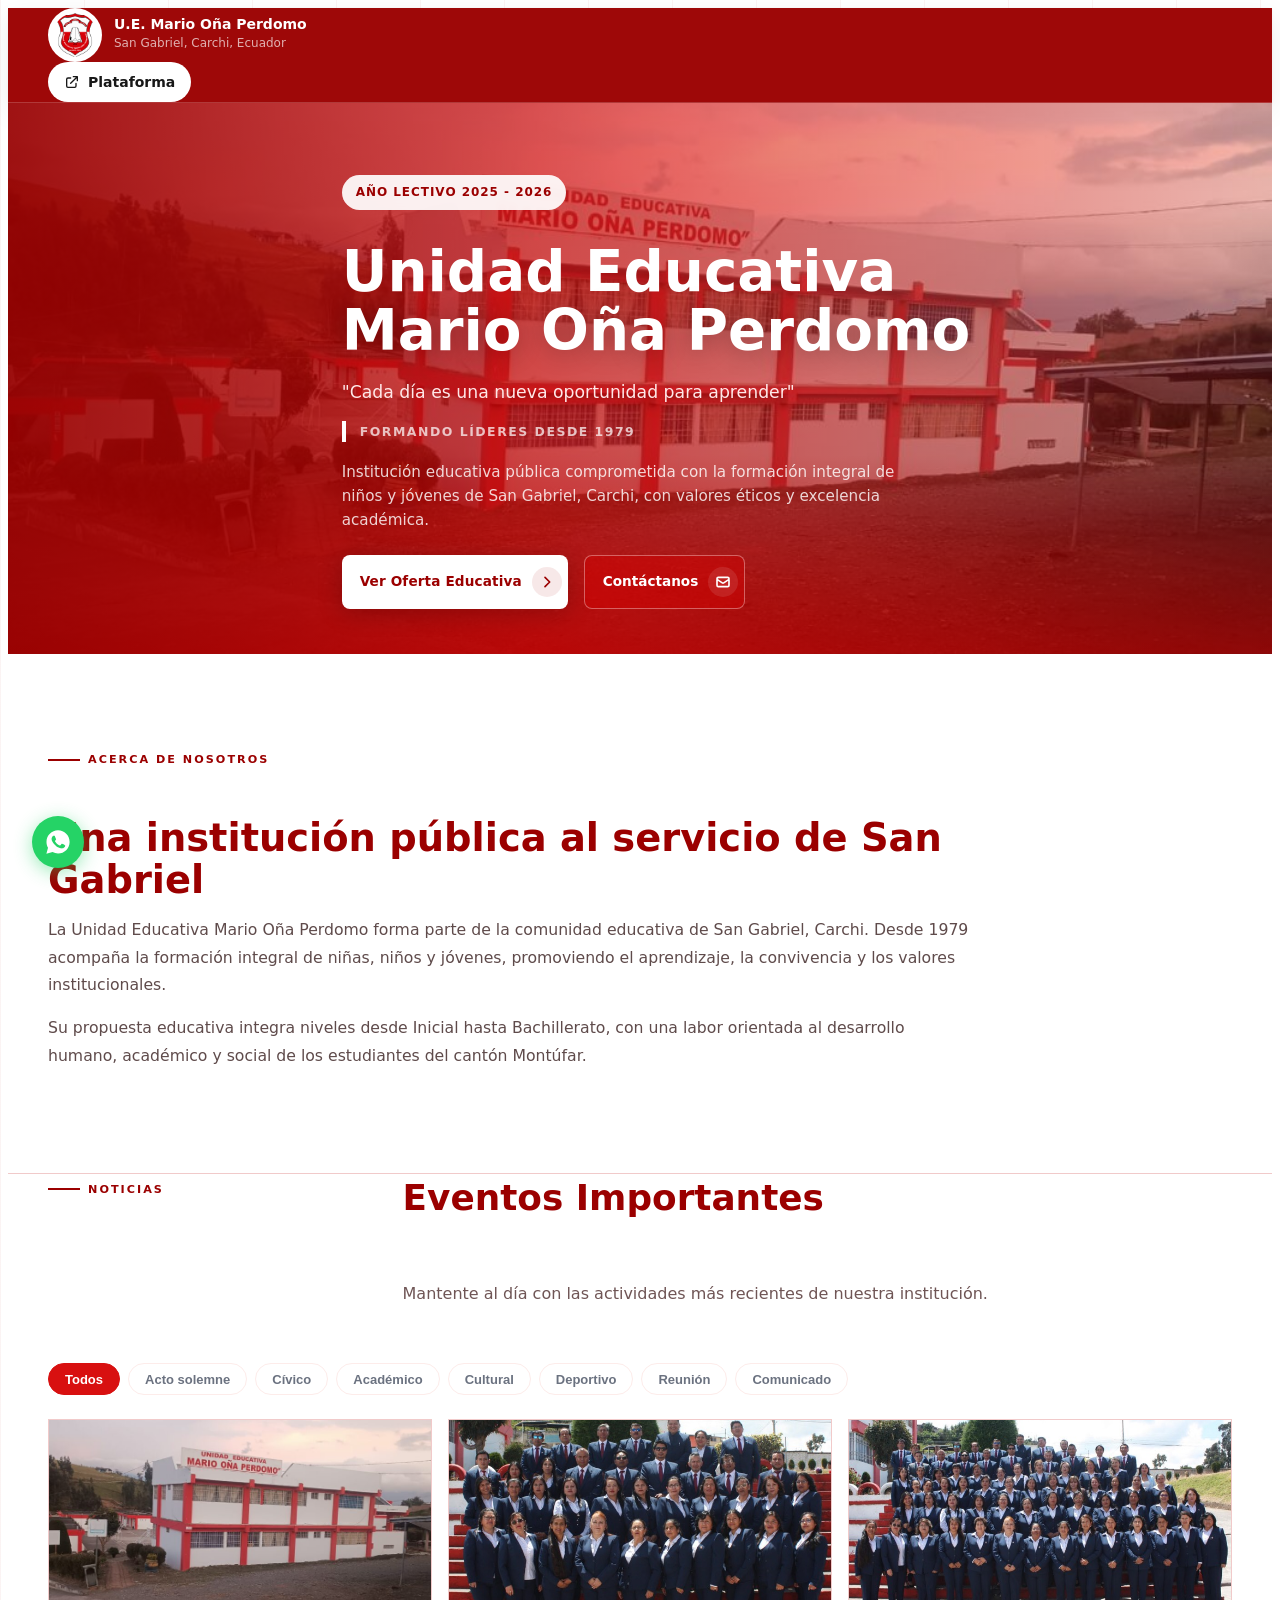
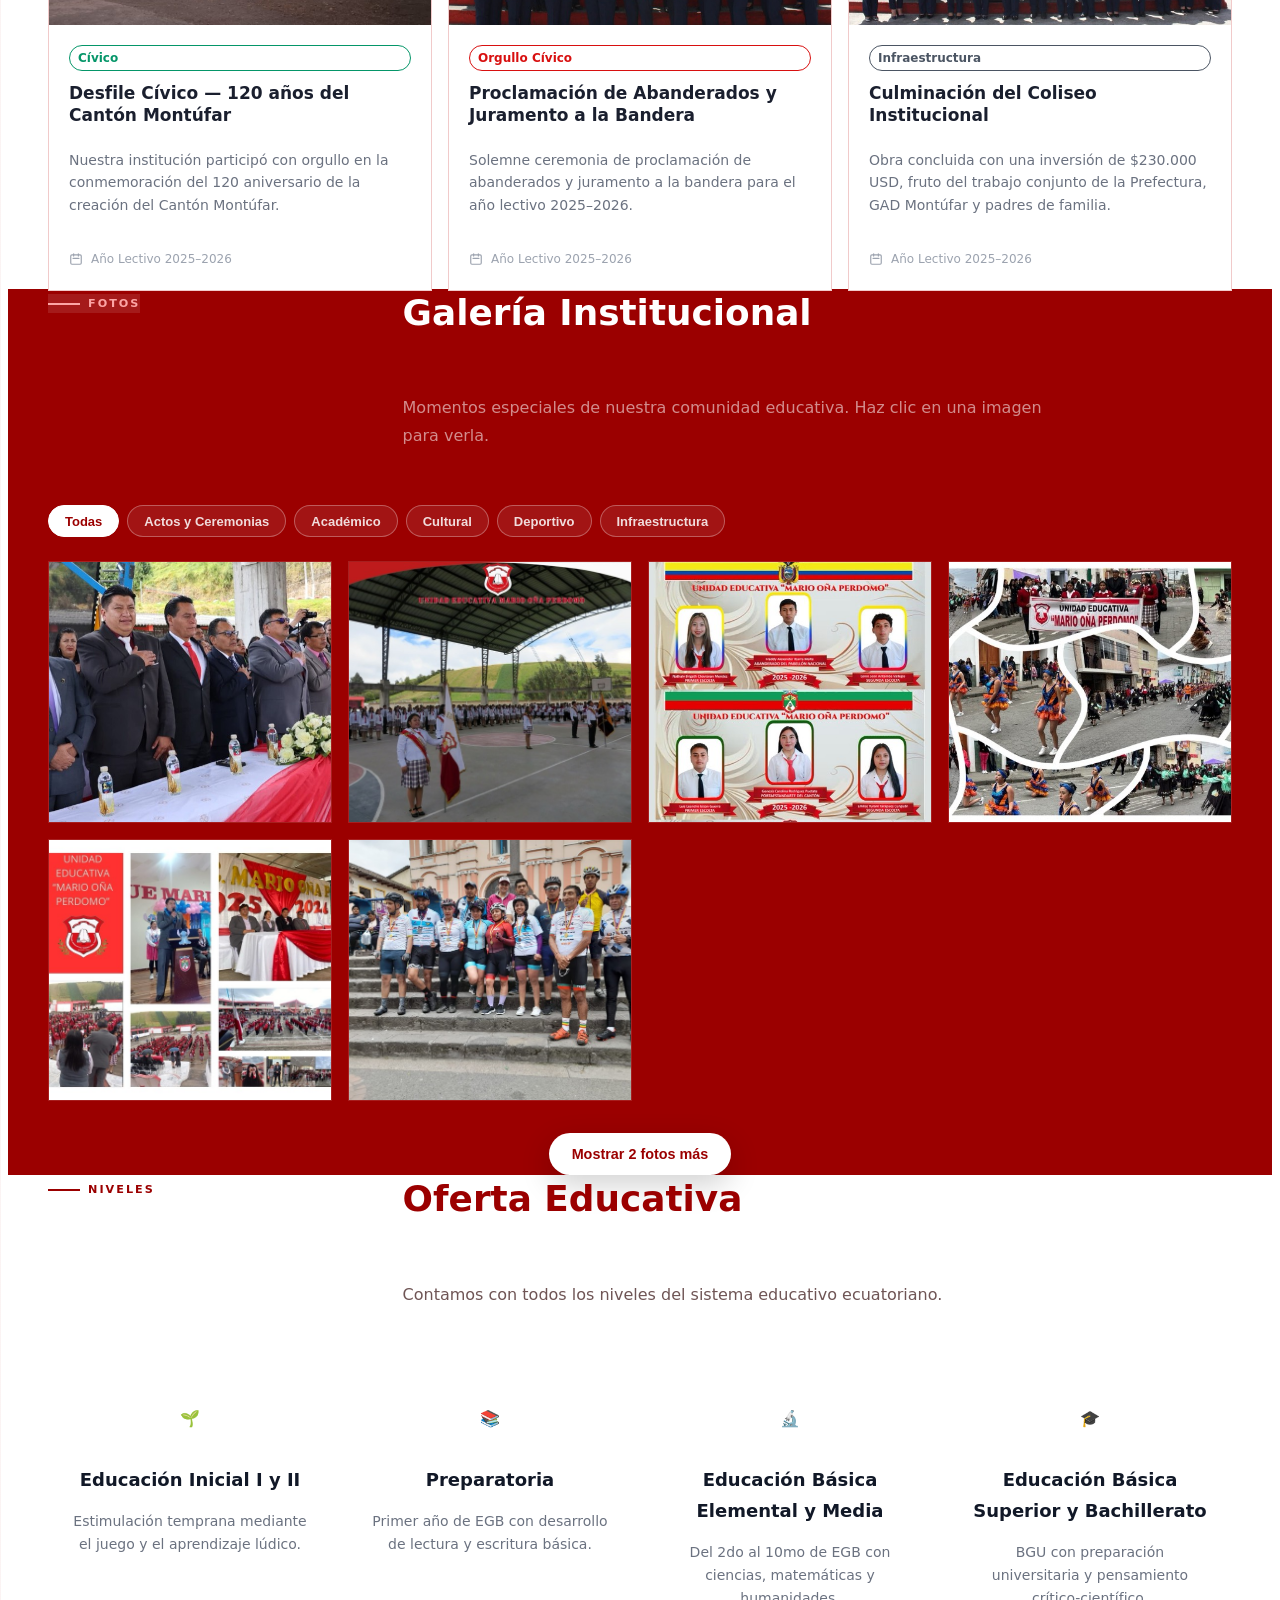
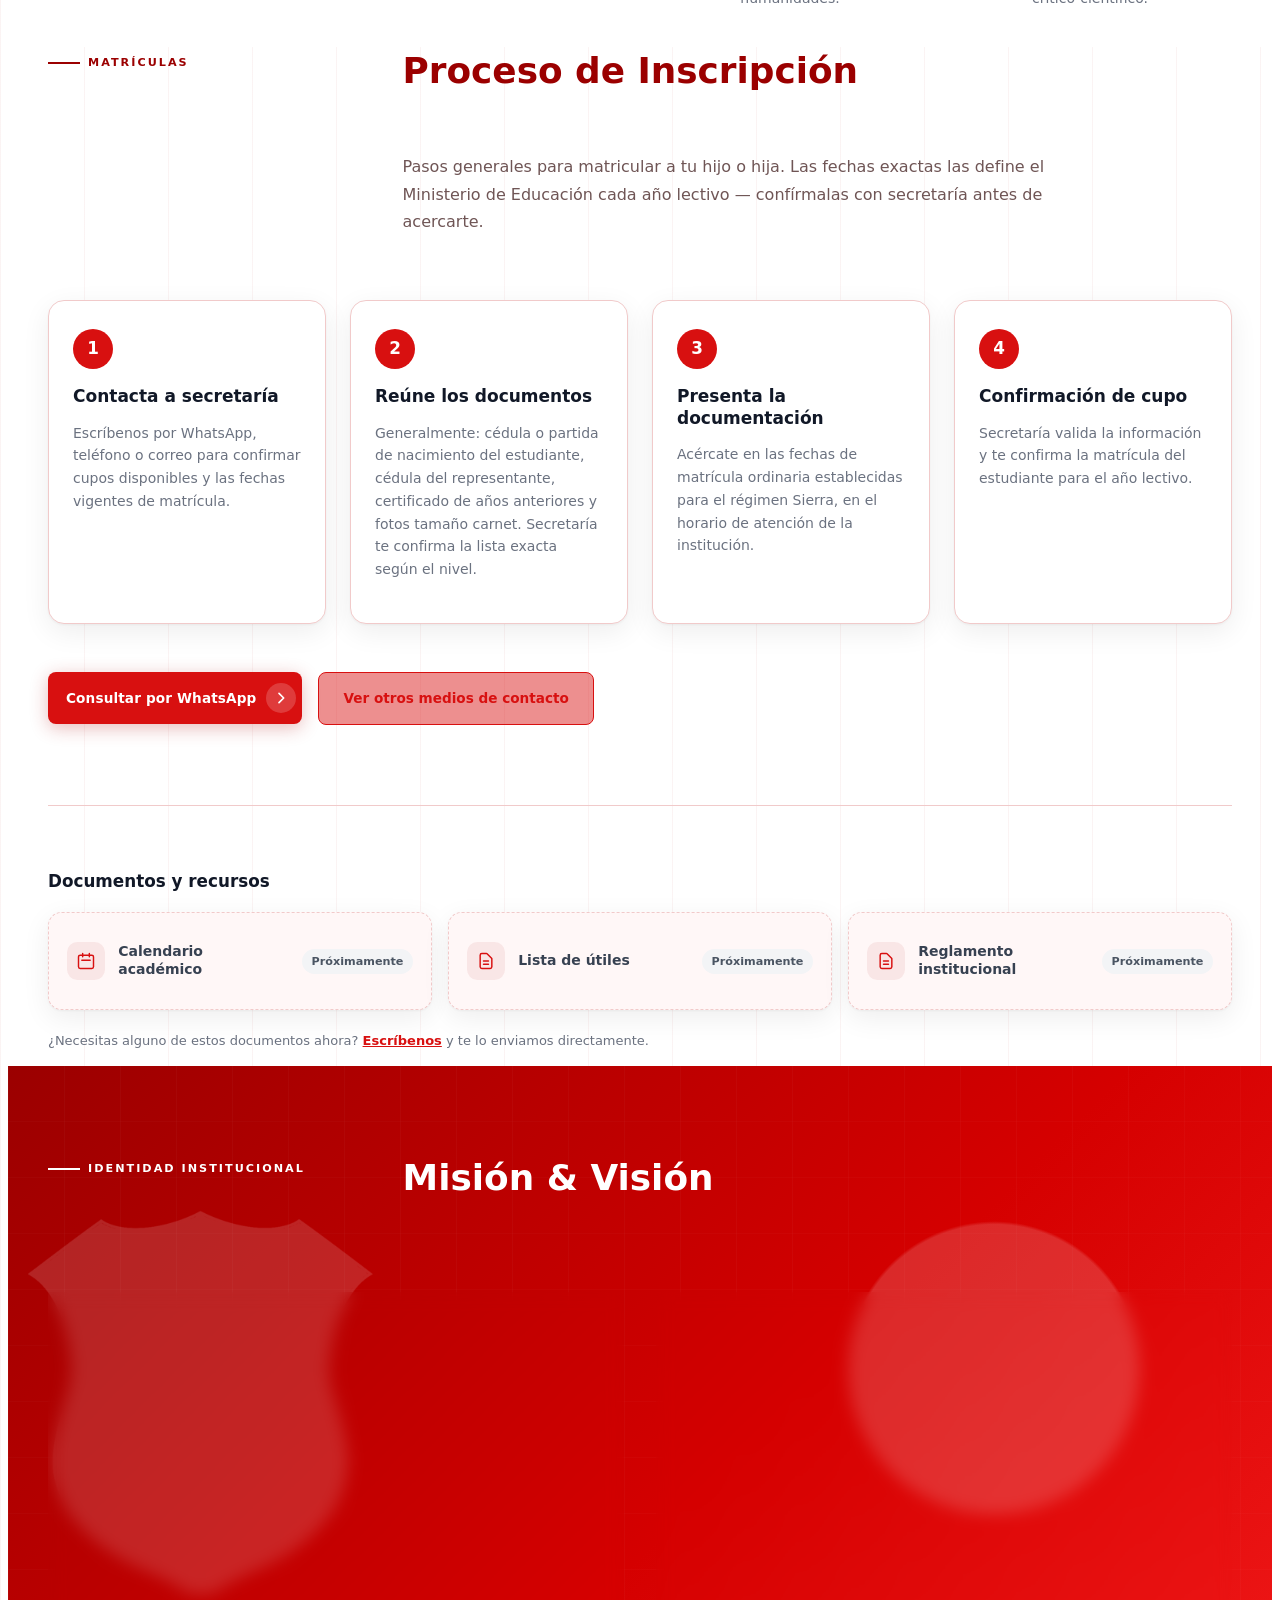
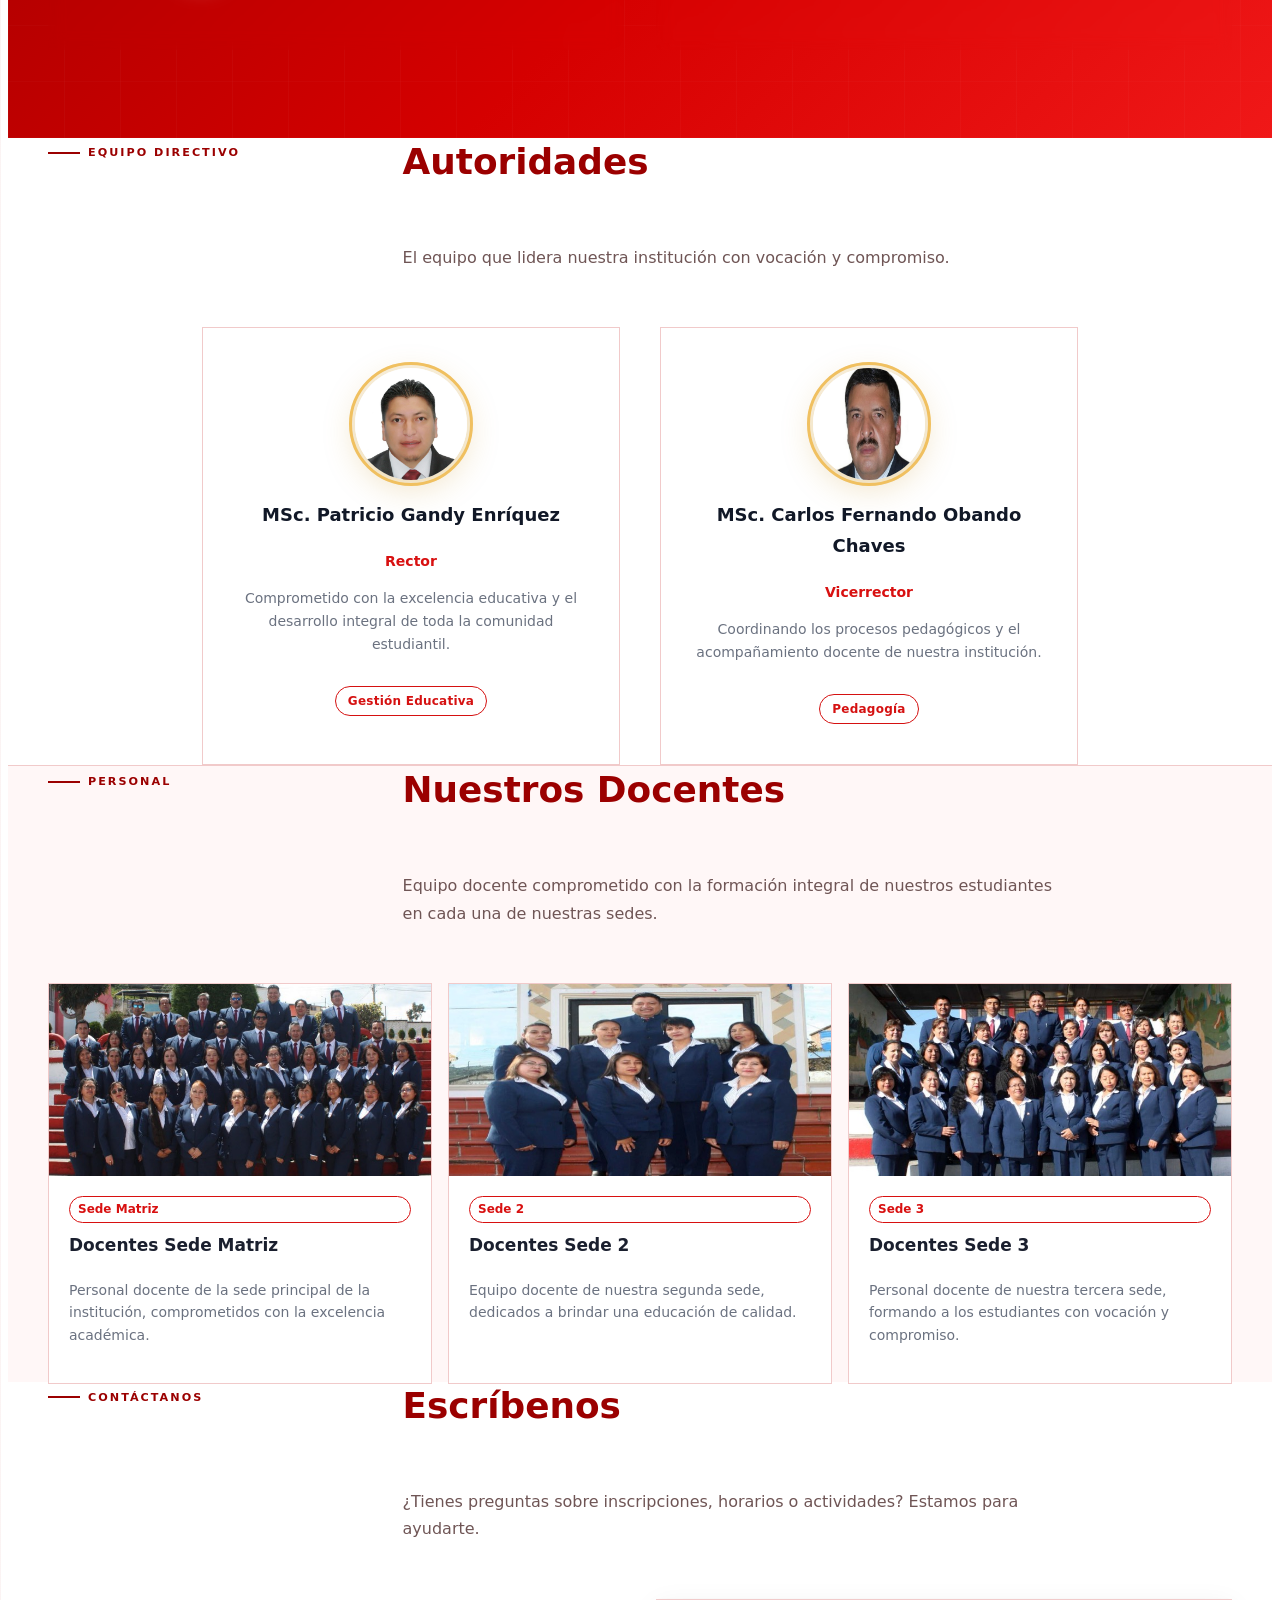
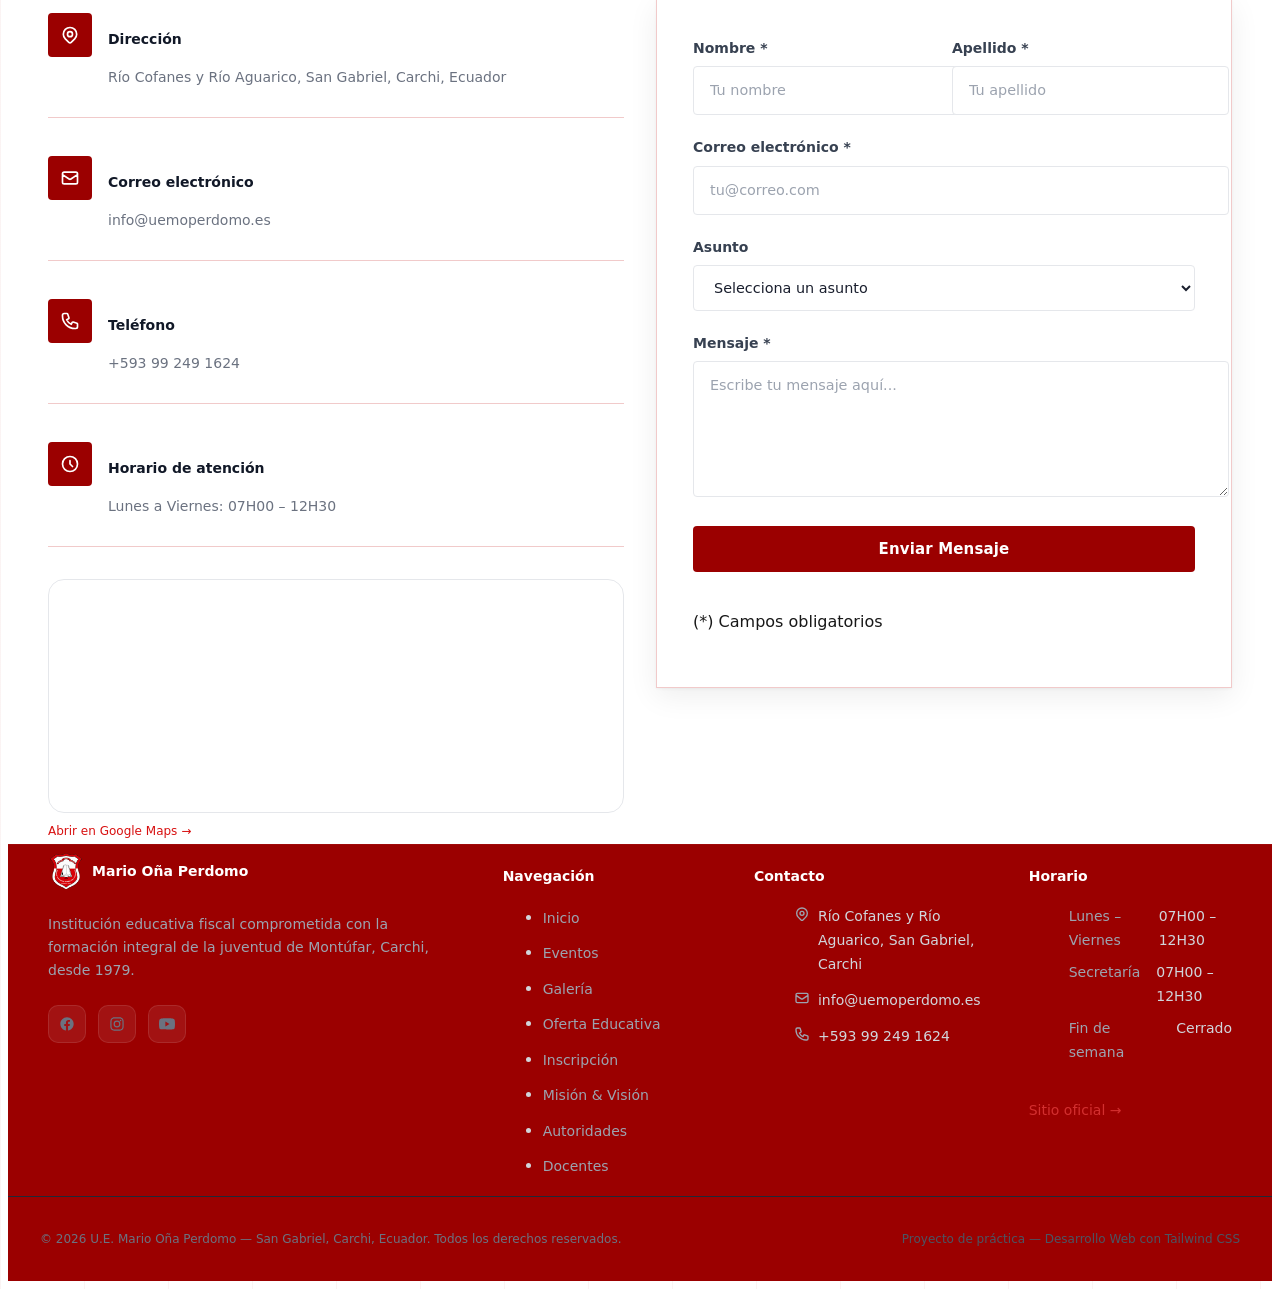
==== commit 13187cbe: "mejoras chrome" ====
--- a/FrontEnd/index.html
+++ b/FrontEnd/index.html
@@ -8,7 +8,7 @@
     <meta name="description"
         content="Unidad Educativa Mario Oña Perdomo — Institución educativa pública de excelencia en San Gabriel, Carchi, Ecuador. Oferta educativa: Inicial, Preparatoria, Educación Básica y Bachillerato." />
     <meta http-equiv="Content-Security-Policy"
-        content="default-src 'self'; script-src 'self' https://cdn.tailwindcss.com; script-src-attr 'none'; style-src 'self' 'unsafe-inline' https://fonts.googleapis.com; img-src 'self' data: https: blob:; font-src 'self' https://fonts.gstatic.com; frame-src https://maps.google.com; connect-src 'self'; object-src 'none'; base-uri 'self'; form-action 'self'; frame-ancestors 'self';" />
+        content="default-src 'self'; script-src 'self' https://cdn.tailwindcss.com; script-src-attr 'none'; style-src 'self' 'unsafe-inline' https://fonts.googleapis.com; img-src 'self' data: https: blob:; font-src 'self' https://fonts.gstatic.com; frame-src https://maps.google.com https://www.google.com; connect-src 'self'; object-src 'none'; base-uri 'self'; form-action 'self'; frame-ancestors 'self';" />
     <meta name="referrer" content="strict-origin-when-cross-origin" />
     <meta name="keywords"
         content="Mario Oña Perdomo, colegio San Gabriel, unidad educativa San Gabriel, bachillerato San Gabriel, educación pública Ecuador, Carchi" />
@@ -217,16 +217,27 @@
                         institución.</p>
                 </div>
 
+                <div id="eventos-filtros" class="filter-bar" role="group" aria-label="Filtrar eventos por categoría">
+                    <button type="button" class="filter-pill is-active" data-categoria-filtro="todos">Todos</button>
+                    <button type="button" class="filter-pill" data-categoria-filtro="Acto solemne">Acto solemne</button>
+                    <button type="button" class="filter-pill" data-categoria-filtro="Cívico">Cívico</button>
+                    <button type="button" class="filter-pill" data-categoria-filtro="Académico">Académico</button>
+                    <button type="button" class="filter-pill" data-categoria-filtro="Cultural">Cultural</button>
+                    <button type="button" class="filter-pill" data-categoria-filtro="Deportivo">Deportivo</button>
+                    <button type="button" class="filter-pill" data-categoria-filtro="Reunión">Reunión</button>
+                    <button type="button" class="filter-pill" data-categoria-filtro="Comunicado">Comunicado</button>
+                </div>
+
                 <div id="eventos-grid" class="grid-3col">
 
-                    <div class="content-card fade-up delay-100">
+                    <div class="content-card fade-up delay-100" data-categoria="Cívico">
                         <img src="images/evento-panoramica.jpg"
                             srcset="images/evento-panoramica-sm.jpg 700w, images/evento-panoramica.jpg 1024w"
                             sizes="(max-width: 767px) 100vw, 380px"
                             alt="Desfile Cívico — 120 años Cantón Montúfar"
                             class="media-img media-img--evento-panoramica" loading="lazy" />
                         <div class="card-body">
-                            <span class="badge-rojo">Cívico</span>
+                            <span class="badge-emerald">Cívico</span>
                             <h3 class="card-title">Desfile Cívico — 120 años del Cantón Montúfar</h3>
                             <p class="card-desc">Nuestra institución participó con orgullo en la conmemoración del 120
                                 aniversario de la creación del Cantón Montúfar.</p>
@@ -240,14 +251,14 @@
                         </div>
                     </div>
 
-                    <div class="content-card fade-up delay-200">
+                    <div class="content-card fade-up delay-200" data-categoria="Acto solemne">
                         <img src="images/evento-edificio.jpg"
                             srcset="images/evento-edificio-sm.jpg 700w, images/evento-edificio.jpg 1480w"
                             sizes="(max-width: 767px) 100vw, 380px"
                             alt="Proclamación de Abanderados 2025–2026"
                             class="media-img media-img--evento-edificio" loading="lazy" />
                         <div class="card-body">
-                            <span class="badge-emerald">Orgullo Cívico</span>
+                            <span class="badge-rojo">Orgullo Cívico</span>
                             <h3 class="card-title">Proclamación de Abanderados y Juramento a la Bandera</h3>
                             <p class="card-desc">Solemne ceremonia de proclamación de abanderados y juramento a la
                                 bandera para el año lectivo 2025–2026.</p>
@@ -261,14 +272,14 @@
                         </div>
                     </div>
 
-                    <div class="content-card fade-up delay-300">
+                    <div class="content-card fade-up delay-300" data-categoria="Comunicado">
                         <img src="images/evento-especial.jpg"
                             srcset="images/evento-especial-sm.jpg 700w, images/evento-especial.jpg 1400w"
                             sizes="(max-width: 767px) 100vw, 380px"
                             alt="Culminación del Coliseo Institucional"
                             class="media-img media-img--evento-especial" loading="lazy" />
                         <div class="card-body">
-                            <span class="badge-amber">Infraestructura</span>
+                            <span class="badge-gris">Infraestructura</span>
                             <h3 class="card-title">Culminación del Coliseo Institucional</h3>
                             <p class="card-desc">Obra concluida con una inversión de $230.000 USD, fruto del trabajo
                                 conjunto de la Prefectura, GAD Montúfar y padres de familia.</p>
@@ -299,9 +310,18 @@
                         Haz clic en una imagen para verla.</p>
                 </div>
 
+                <div id="galeria-filtros" class="filter-bar" role="group" aria-label="Filtrar galería por categoría">
+                    <button type="button" class="filter-pill is-active" data-galeria-filtro="todas">Todas</button>
+                    <button type="button" class="filter-pill" data-galeria-filtro="Actos y Ceremonias">Actos y Ceremonias</button>
+                    <button type="button" class="filter-pill" data-galeria-filtro="Académico">Académico</button>
+                    <button type="button" class="filter-pill" data-galeria-filtro="Cultural">Cultural</button>
+                    <button type="button" class="filter-pill" data-galeria-filtro="Deportivo">Deportivo</button>
+                    <button type="button" class="filter-pill" data-galeria-filtro="Infraestructura">Infraestructura</button>
+                </div>
+
                 <div id="galeria-grid" class="gallery-grid">
 
-                    <div class="gallery-item fade-up delay-100" data-caption="Acto de graduación 2024" tabindex="0"
+                    <div class="gallery-item fade-up delay-100" data-caption="Acto de graduación 2024" data-categoria="Actos y Ceremonias" tabindex="0"
                         role="button" aria-label="Ver imagen: Acto de graduación 2024">
                         <img src="images/galeria-1.jpg"
                             srcset="images/galeria-1-sm.jpg 700w, images/galeria-1.jpg 1024w"
@@ -316,7 +336,7 @@
                         </div>
                     </div>
 
-                    <div class="gallery-item fade-up delay-200" data-caption="Olimpiadas deportivas 2024" tabindex="0"
+                    <div class="gallery-item fade-up delay-200" data-caption="Olimpiadas deportivas 2024" data-categoria="Deportivo" tabindex="0"
                         role="button" aria-label="Ver imagen: Olimpiadas deportivas 2024">
                         <img src="images/galeria-2.jpg"
                             srcset="images/galeria-2-sm.jpg 700w, images/galeria-2.jpg 1400w"
@@ -331,7 +351,7 @@
                         </div>
                     </div>
 
-                    <div class="gallery-item fade-up delay-300" data-caption="Feria de Ciencias 2024" tabindex="0"
+                    <div class="gallery-item fade-up delay-300" data-caption="Feria de Ciencias 2024" data-categoria="Académico" tabindex="0"
                         role="button" aria-label="Ver imagen: Feria de Ciencias 2024">
                         <img src="images/galeria-3.jpg"
                             srcset="images/galeria-3-sm.jpg 481w, images/galeria-3.jpg 962w"
@@ -346,7 +366,7 @@
                         </div>
                     </div>
 
-                    <div class="gallery-item fade-up delay-400" data-caption="Acto cívico — Día de la Independencia"
+                    <div class="gallery-item fade-up delay-400" data-caption="Acto cívico — Día de la Independencia" data-categoria="Actos y Ceremonias"
                         tabindex="0" role="button" aria-label="Ver imagen: Acto cívico — Día de la Independencia">
                         <img src="images/galeria-4.jpg"
                             srcset="images/galeria-4-sm.jpg 700w, images/galeria-4.jpg 1400w"
@@ -361,7 +381,7 @@
                         </div>
                     </div>
 
-                    <div class="gallery-item fade-up delay-100" data-caption="Club de Lectura estudiantil" tabindex="0"
+                    <div class="gallery-item fade-up delay-100" data-caption="Club de Lectura estudiantil" data-categoria="Académico" tabindex="0"
                         role="button" aria-label="Ver imagen: Club de Lectura estudiantil">
                         <img src="images/galeria-5.jpg"
                             srcset="images/galeria-5-sm.jpg 700w, images/galeria-5.jpg 1400w"
@@ -376,7 +396,7 @@
                         </div>
                     </div>
 
-                    <div class="gallery-item fade-up delay-200" data-caption="Danza folclórica — Festival Cultural"
+                    <div class="gallery-item fade-up delay-200" data-caption="Danza folclórica — Festival Cultural" data-categoria="Cultural"
                         tabindex="0" role="button" aria-label="Ver imagen: Danza folclórica — Festival Cultural">
                         <img src="images/galeria-6.jpg"
                             srcset="images/galeria-6-sm.jpg 700w, images/galeria-6.jpg 1600w"
@@ -391,7 +411,7 @@
                         </div>
                     </div>
 
-                    <div class="gallery-item fade-up delay-300" data-caption="Laboratorio de Computación" tabindex="0"
+                    <div class="gallery-item fade-up delay-300" data-caption="Laboratorio de Computación" data-categoria="Infraestructura" tabindex="0"
                         role="button" aria-label="Ver imagen: Laboratorio de Computación">
                         <img src="images/galeria-7.jpg"
                             srcset="images/galeria-7-sm.jpg 700w, images/galeria-7.jpg 1400w"
@@ -406,7 +426,7 @@
                         </div>
                     </div>
 
-                    <div class="gallery-item fade-up delay-400" data-caption="Cancha deportiva institucional"
+                    <div class="gallery-item fade-up delay-400" data-caption="Cancha deportiva institucional" data-categoria="Infraestructura"
                         tabindex="0" role="button" aria-label="Ver imagen: Cancha deportiva institucional">
                         <img src="images/galeria-8.jpg"
                             srcset="images/galeria-8-sm.jpg 700w, images/galeria-8.jpg 1280w"
--- a/FrontEnd/css/styles.css
+++ b/FrontEnd/css/styles.css
@@ -54,6 +54,18 @@
   --ease-smooth:    cubic-bezier(0.4, 0, 0.2, 1);
   --ease-out:       cubic-bezier(0, 0, 0.2, 1);
   --ease-cinematic: cubic-bezier(0.32, 0.72, 0, 1);
+
+  /* Rediseño total — dirección editorial (superficies oscuras: footer, galería, misión) */
+  --ink:        #181818;
+  --paper:      #FFFFFF;
+  --paper-soft: #FFF7F7;
+  --line:       #F1CACA;
+  --accent:        #D50000;
+  --accent-dark:   #9B0000;
+  --accent-bright: #F01818;
+  --red-soft:      #FFE5E5;
+  --shadow-editorial: 0 18px 50px rgba(213,0,0,0.22);
+  --shadow-soft:      0 10px 30px rgba(213,0,0,0.15);
 }
 
 /* ============================================================
@@ -1254,6 +1266,68 @@
   padding: 2px 8px;
   border-radius: 100px;
 }
+.badge-azul {
+  font-size: 0.75rem;
+  font-weight: 600;
+  color: #2563EB;
+  background: #EFF6FF;
+  padding: 2px 8px;
+  border-radius: 100px;
+}
+.badge-morado {
+  font-size: 0.75rem;
+  font-weight: 600;
+  color: #7C3AED;
+  background: #F5F3FF;
+  padding: 2px 8px;
+  border-radius: 100px;
+}
+.badge-teal {
+  font-size: 0.75rem;
+  font-weight: 600;
+  color: #0D9488;
+  background: #F0FDFA;
+  padding: 2px 8px;
+  border-radius: 100px;
+}
+.badge-gris {
+  font-size: 0.75rem;
+  font-weight: 600;
+  color: #4B5563;
+  background: #F3F4F6;
+  padding: 2px 8px;
+  border-radius: 100px;
+}
+
+/* ============================================================
+   FILTROS — Barra de pills para Eventos / Galería
+   ============================================================ */
+.filter-bar {
+  display: flex;
+  flex-wrap: wrap;
+  gap: 0.5rem;
+  margin-bottom: 1.5rem;
+}
+.filter-pill {
+  border: 1.5px solid var(--rojo-suave);
+  background: white;
+  color: var(--gris-medio);
+  padding: 0.45rem 1rem;
+  border-radius: 999px;
+  font-weight: 600;
+  font-size: 0.8125rem;
+  cursor: pointer;
+  transition: background 0.15s ease, color 0.15s ease, border-color 0.15s ease;
+}
+.filter-pill:hover {
+  border-color: var(--rojo);
+  color: var(--rojo);
+}
+.filter-pill.is-active {
+  background: var(--rojo);
+  border-color: var(--rojo);
+  color: white;
+}
 
 /* ============================================================
    CARD DATE — Fila de fecha en cards
@@ -2051,19 +2125,8 @@
 
 /* ============================================================
    REDISEÑO TOTAL — Dirección editorial institucional
-   ============================================================ */
-:root {
-  --ink: #181818;
-  --paper: #FFFFFF;
-  --paper-soft: #FFF7F7;
-  --line: #F1CACA;
-  --accent: #D50000;
-  --accent-dark: #9B0000;
-  --accent-bright: #F01818;
-  --red-soft: #FFE5E5;
-  --shadow-editorial: 0 18px 50px rgba(213,0,0,0.22);
-  --shadow-soft: 0 10px 30px rgba(213,0,0,0.15);
-}
+   (tokens --ink/--paper/--accent* movidos al :root principal arriba)
+   ============================================================ */
 
 body {
   background:
@@ -2461,6 +2524,10 @@
 .badge-rojo,
 .badge-emerald,
 .badge-amber,
+.badge-azul,
+.badge-morado,
+.badge-teal,
+.badge-gris,
 .role-badge {
   border-radius: 999px;
   background: transparent;
@@ -2469,6 +2536,21 @@
 
 #galeria {
   background: var(--accent-dark) !important;
+}
+
+#galeria-filtros .filter-pill {
+  background: rgba(255,255,255,0.08);
+  border-color: rgba(255,255,255,0.3);
+  color: rgba(255,255,255,0.85);
+}
+#galeria-filtros .filter-pill:hover {
+  border-color: white;
+  color: white;
+}
+#galeria-filtros .filter-pill.is-active {
+  background: white;
+  border-color: white;
+  color: var(--accent-dark);
 }
 
 .gallery-item {
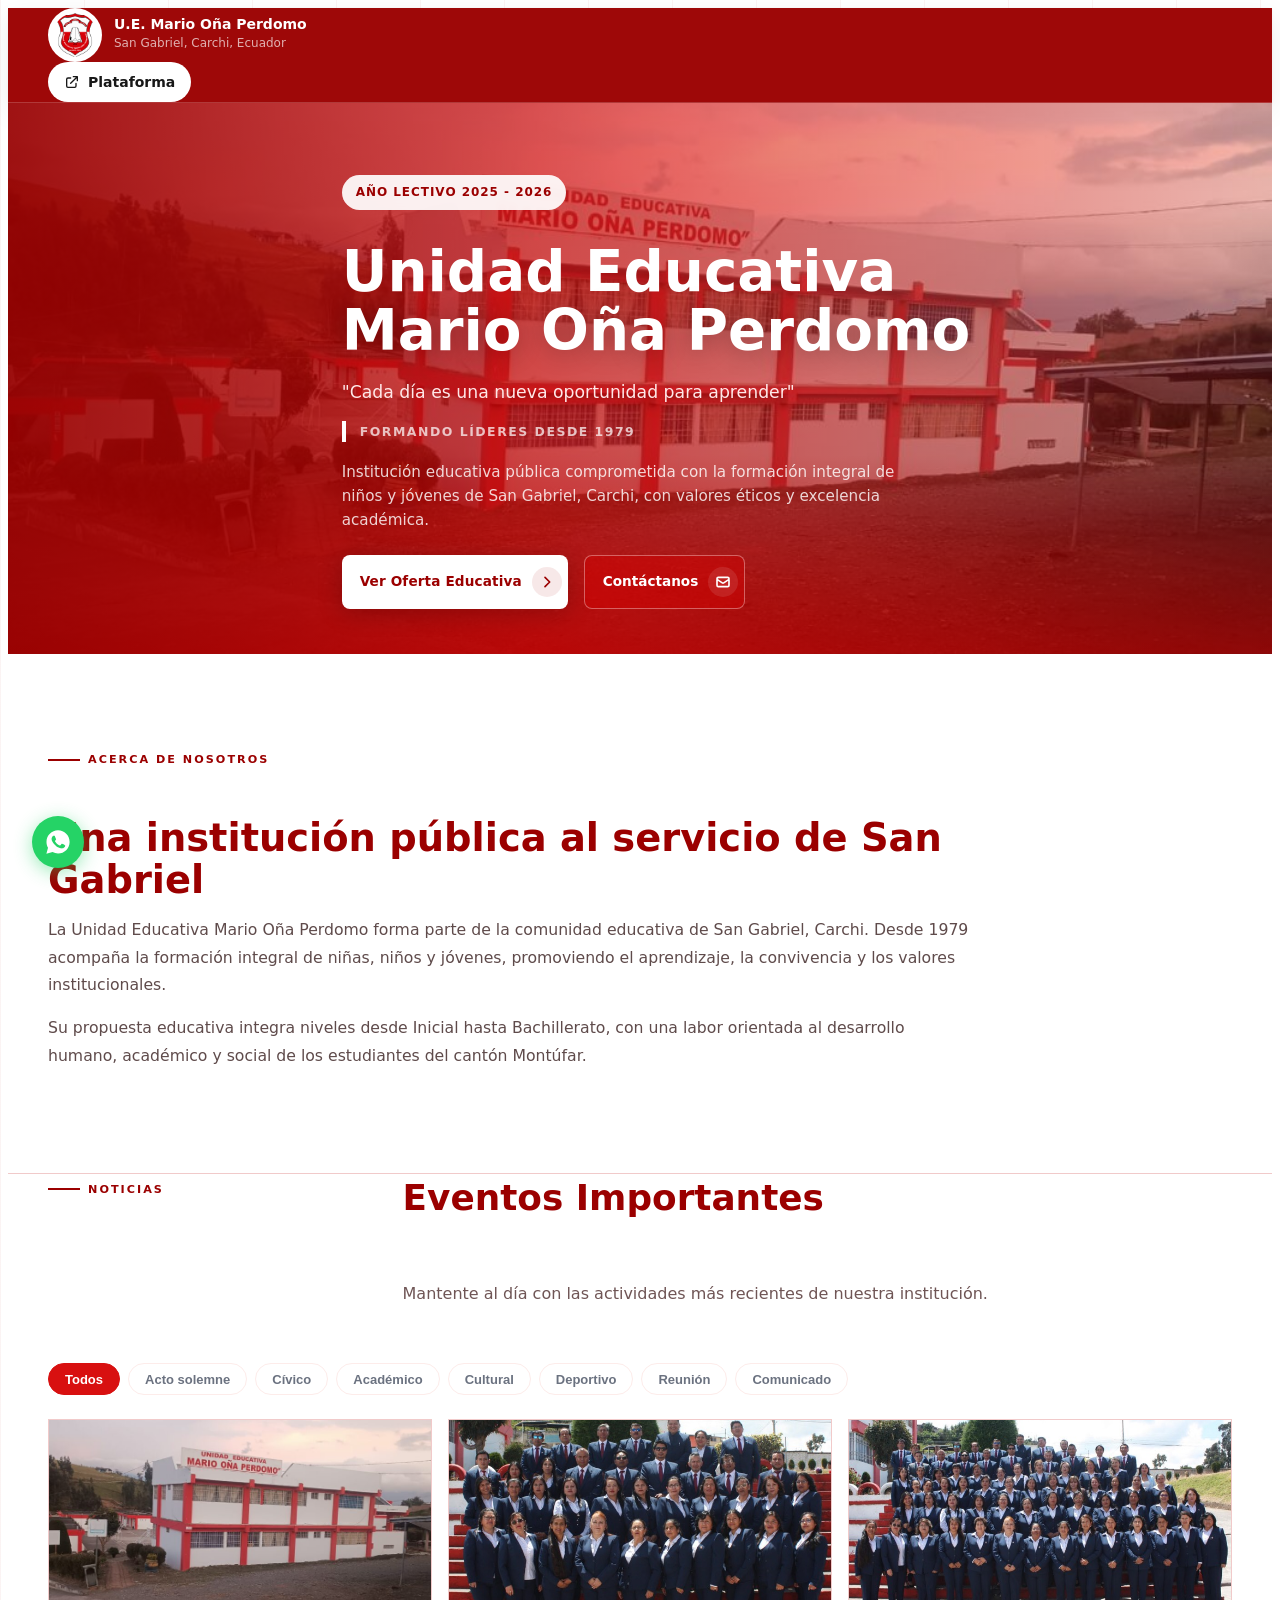
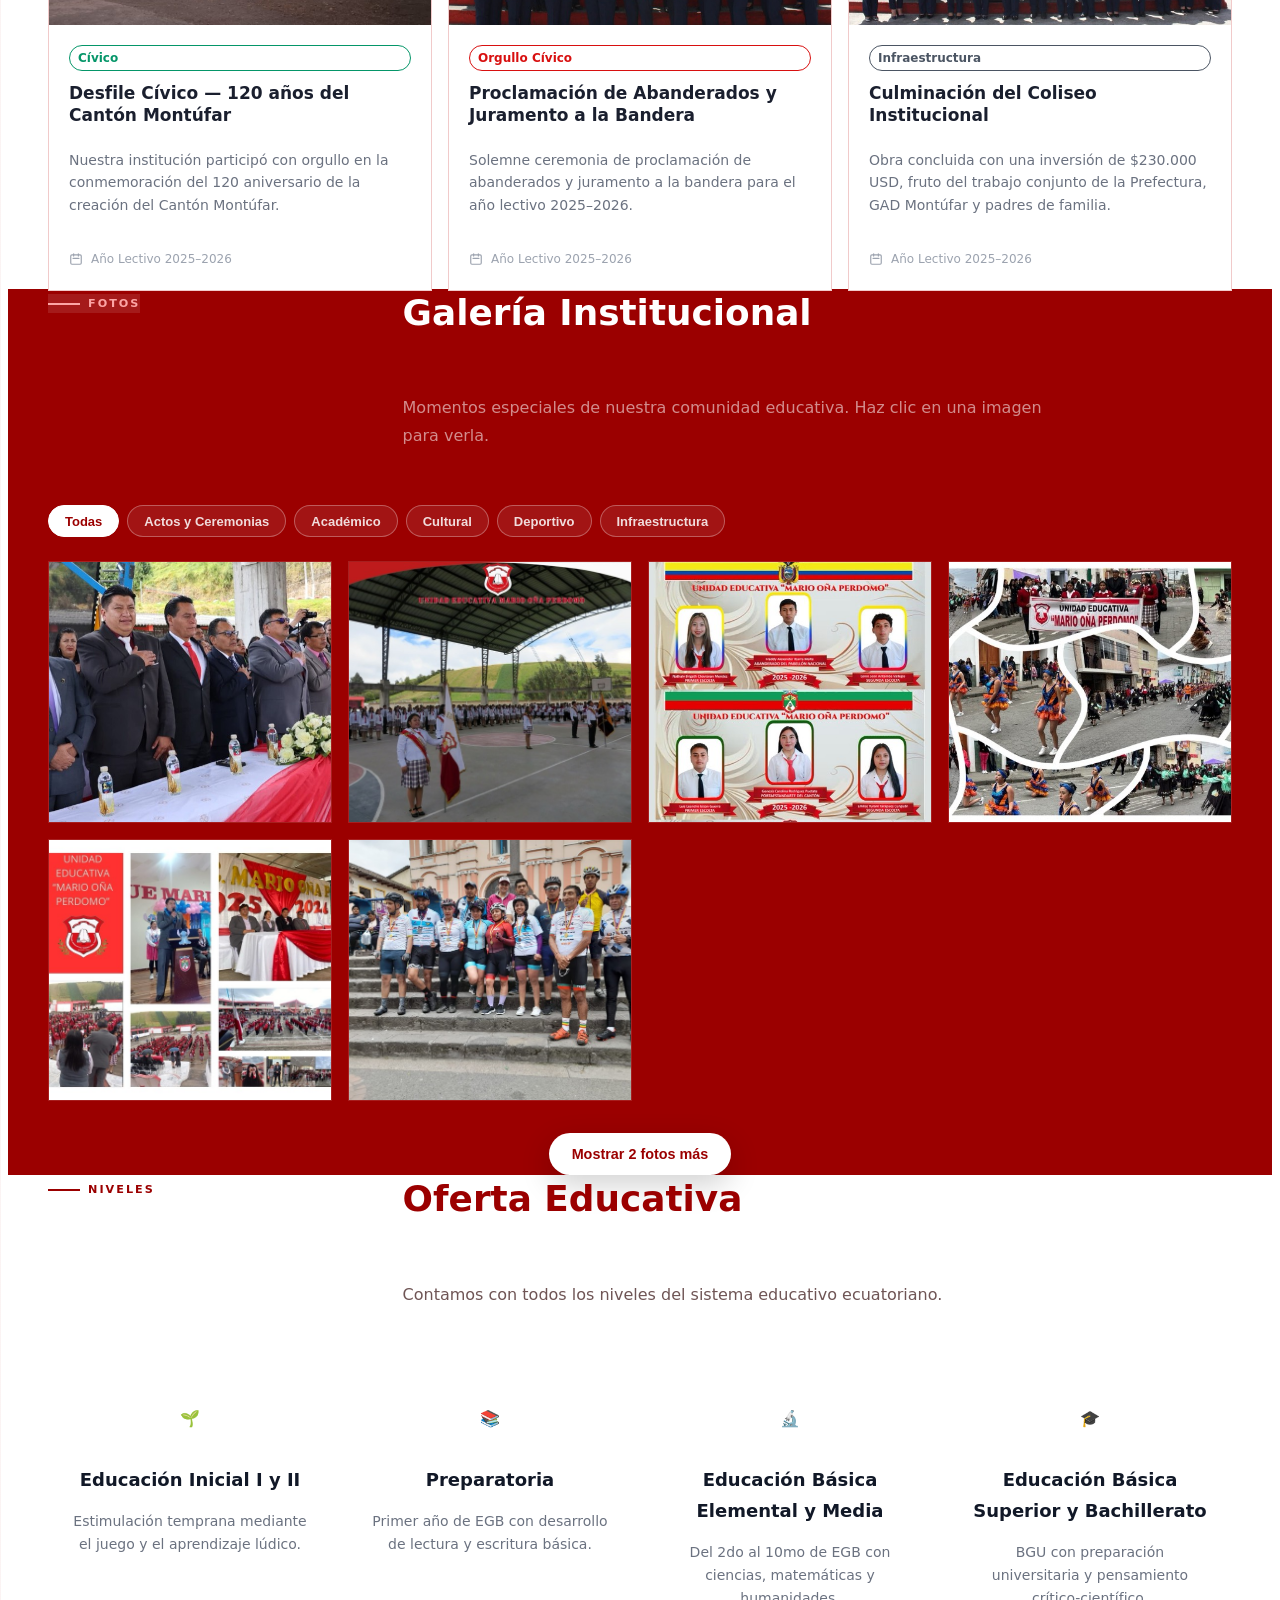
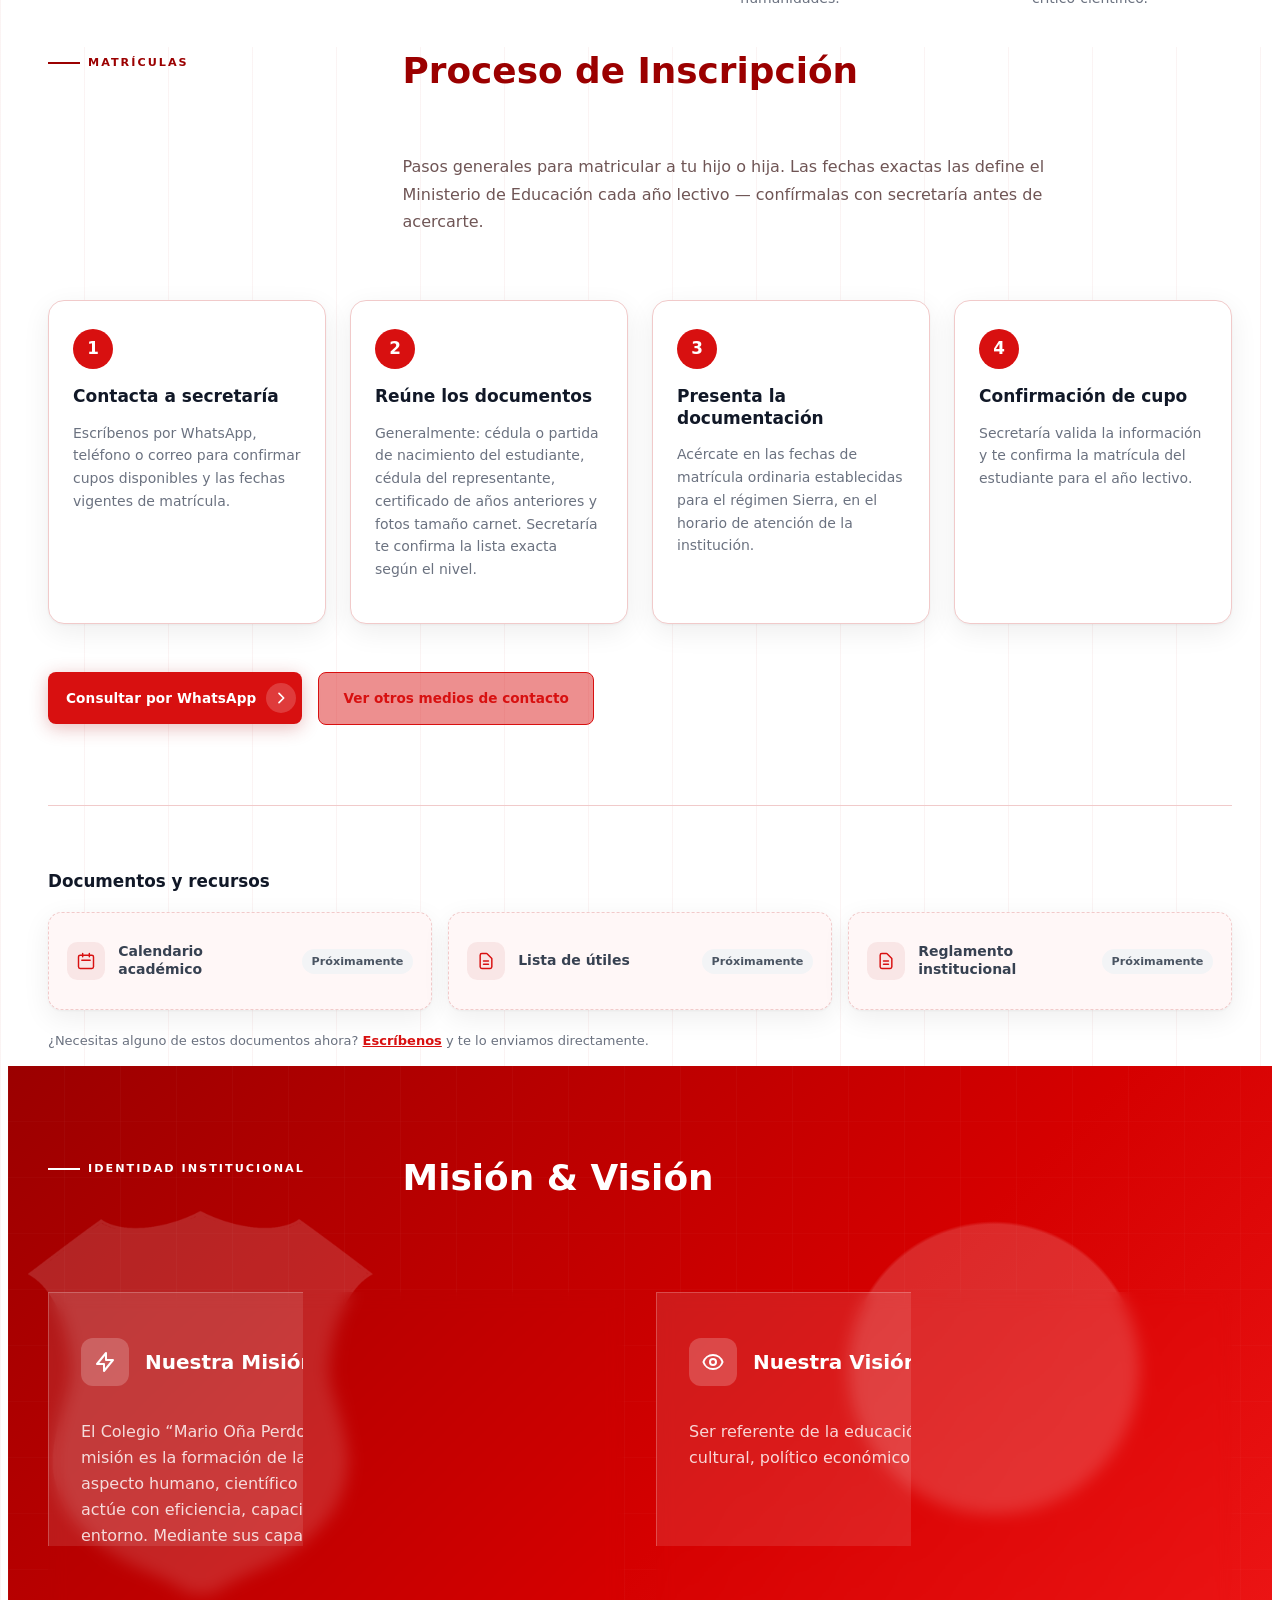
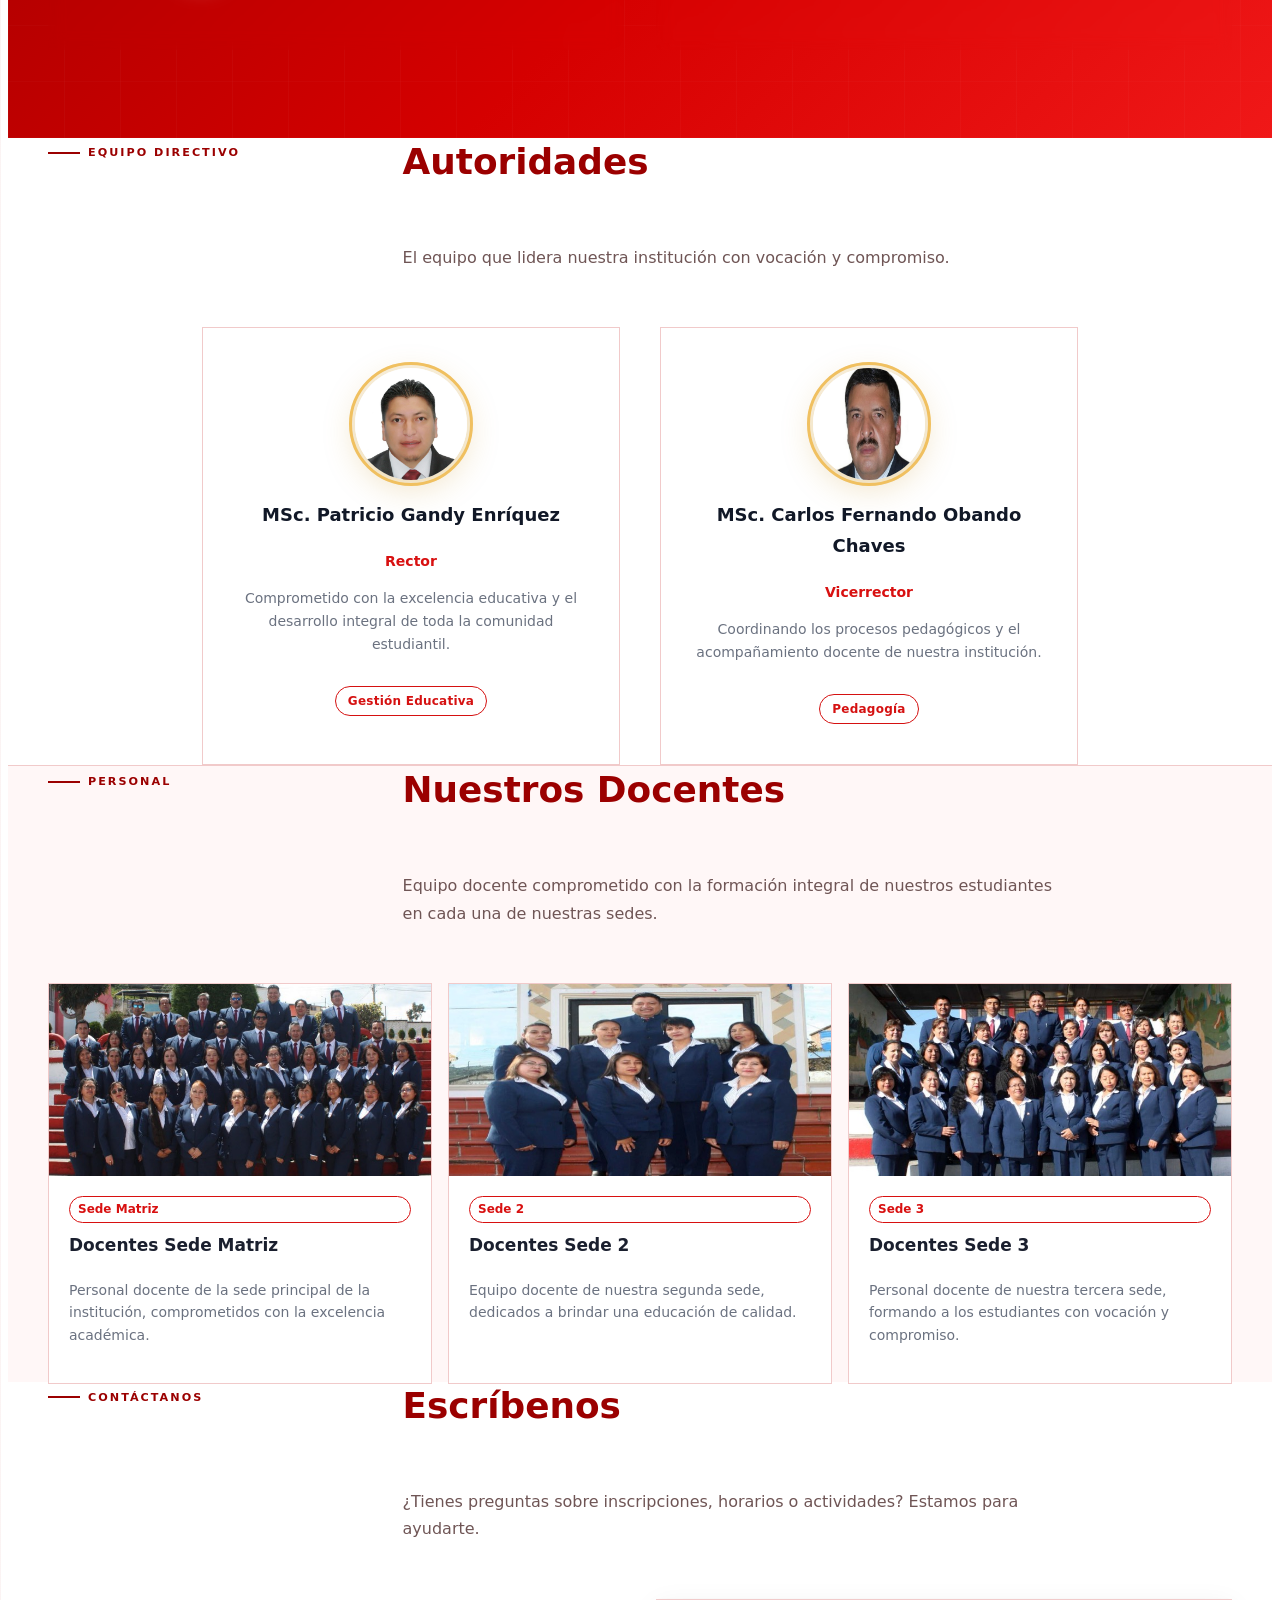
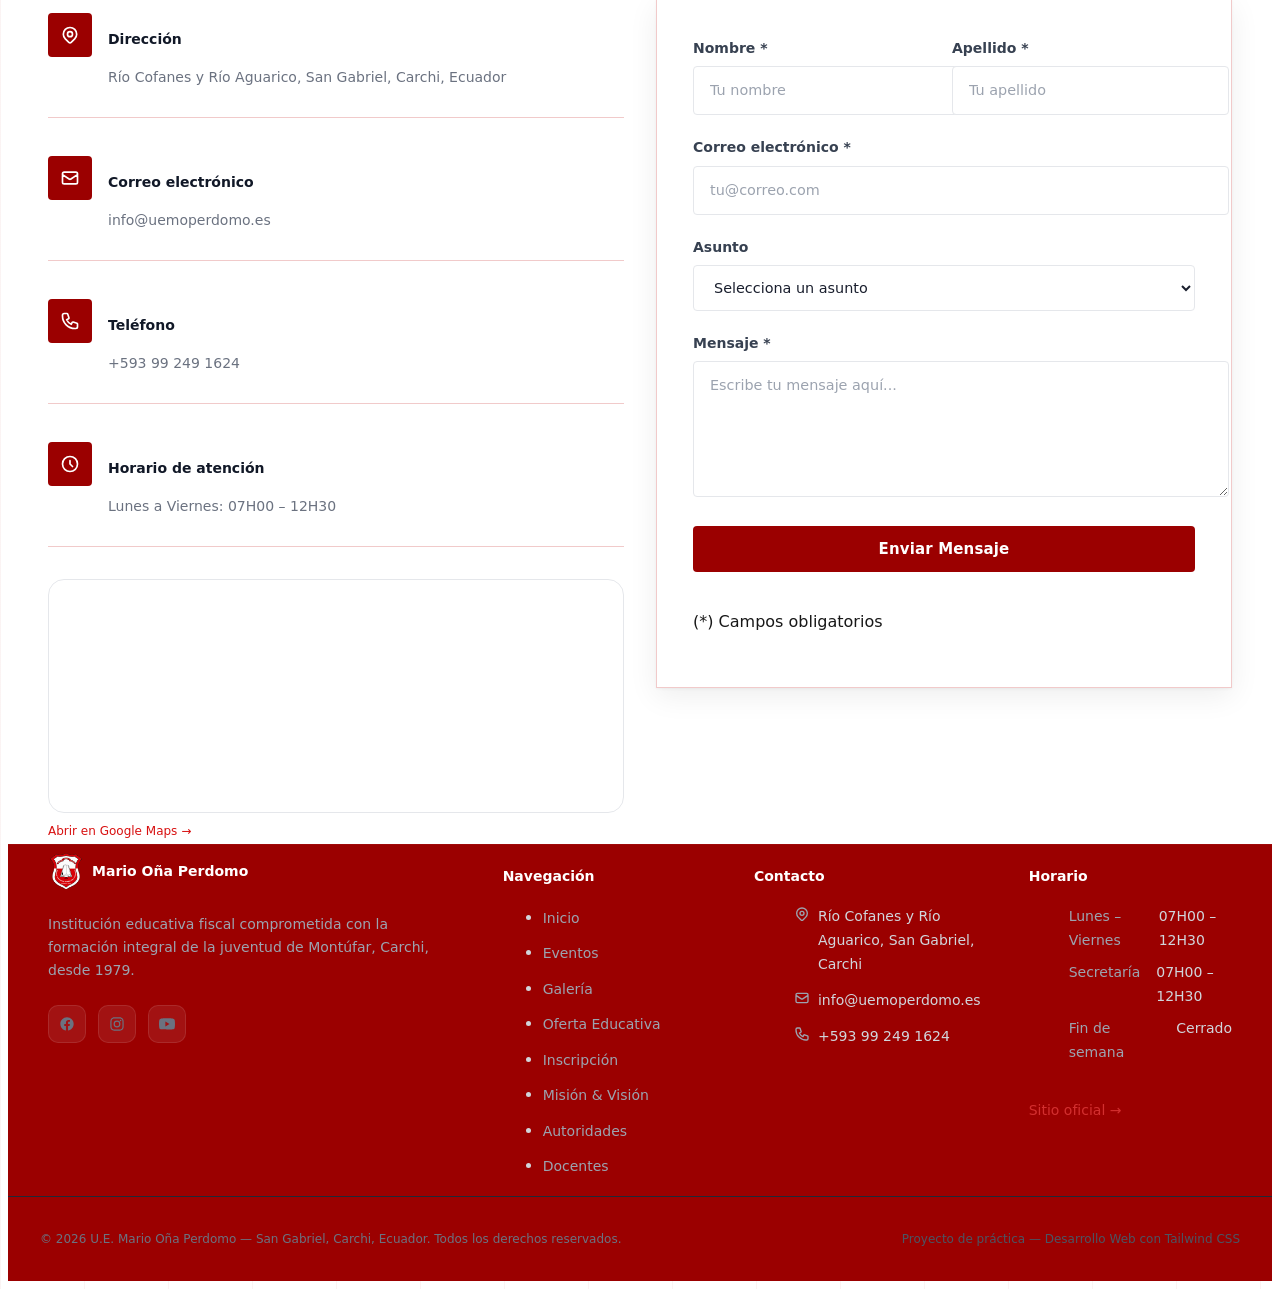
==== commit b573ee02: "feat: conectar formulario de contacto a Web3Forms - Reemplaza el envio simulado (setTimeout) por fet" ====
--- a/FrontEnd/index.html
+++ b/FrontEnd/index.html
@@ -8,7 +8,7 @@
     <meta name="description"
         content="Unidad Educativa Mario Oña Perdomo — Institución educativa pública de excelencia en San Gabriel, Carchi, Ecuador. Oferta educativa: Inicial, Preparatoria, Educación Básica y Bachillerato." />
     <meta http-equiv="Content-Security-Policy"
-        content="default-src 'self'; script-src 'self' https://cdn.tailwindcss.com; script-src-attr 'none'; style-src 'self' 'unsafe-inline' https://fonts.googleapis.com; img-src 'self' data: https: blob:; font-src 'self' https://fonts.gstatic.com; frame-src https://maps.google.com https://www.google.com; connect-src 'self'; object-src 'none'; base-uri 'self'; form-action 'self'; frame-ancestors 'self';" />
+        content="default-src 'self'; script-src 'self' https://cdn.tailwindcss.com; script-src-attr 'none'; style-src 'self' 'unsafe-inline' https://fonts.googleapis.com; img-src 'self' data: https: blob:; font-src 'self' https://fonts.gstatic.com; frame-src https://maps.google.com https://www.google.com; connect-src 'self' https://api.web3forms.com; object-src 'none'; base-uri 'self'; form-action 'self'; frame-ancestors 'self';" />
     <meta name="referrer" content="strict-origin-when-cross-origin" />
     <meta name="keywords"
         content="Mario Oña Perdomo, colegio San Gabriel, unidad educativa San Gabriel, bachillerato San Gabriel, educación pública Ecuador, Carchi" />
@@ -875,6 +875,9 @@
                     <!-- Formulario -->
                     <div class="fade-right">
                         <form id="contactForm" class="contact-form" novalidate>
+                            <input type="hidden" name="access_key" value="355532c6-c03c-4e3f-b9aa-e59764b4a641">
+                            <input type="hidden" name="subject" value="Nuevo mensaje de contacto — U.E. Mario Oña Perdomo">
+                            <input type="checkbox" name="botcheck" class="hidden" style="display:none" tabindex="-1" autocomplete="off">
 
                             <div class="form-row">
                                 <div>
--- a/FrontEnd/css/styles.css
+++ b/FrontEnd/css/styles.css
@@ -1036,6 +1036,9 @@
   transform: translateY(0);
   opacity: 1;
 }
+#toast.error {
+  background: #b91c1c;
+}
 
 /* ============================================================
    ANIMACIONES
